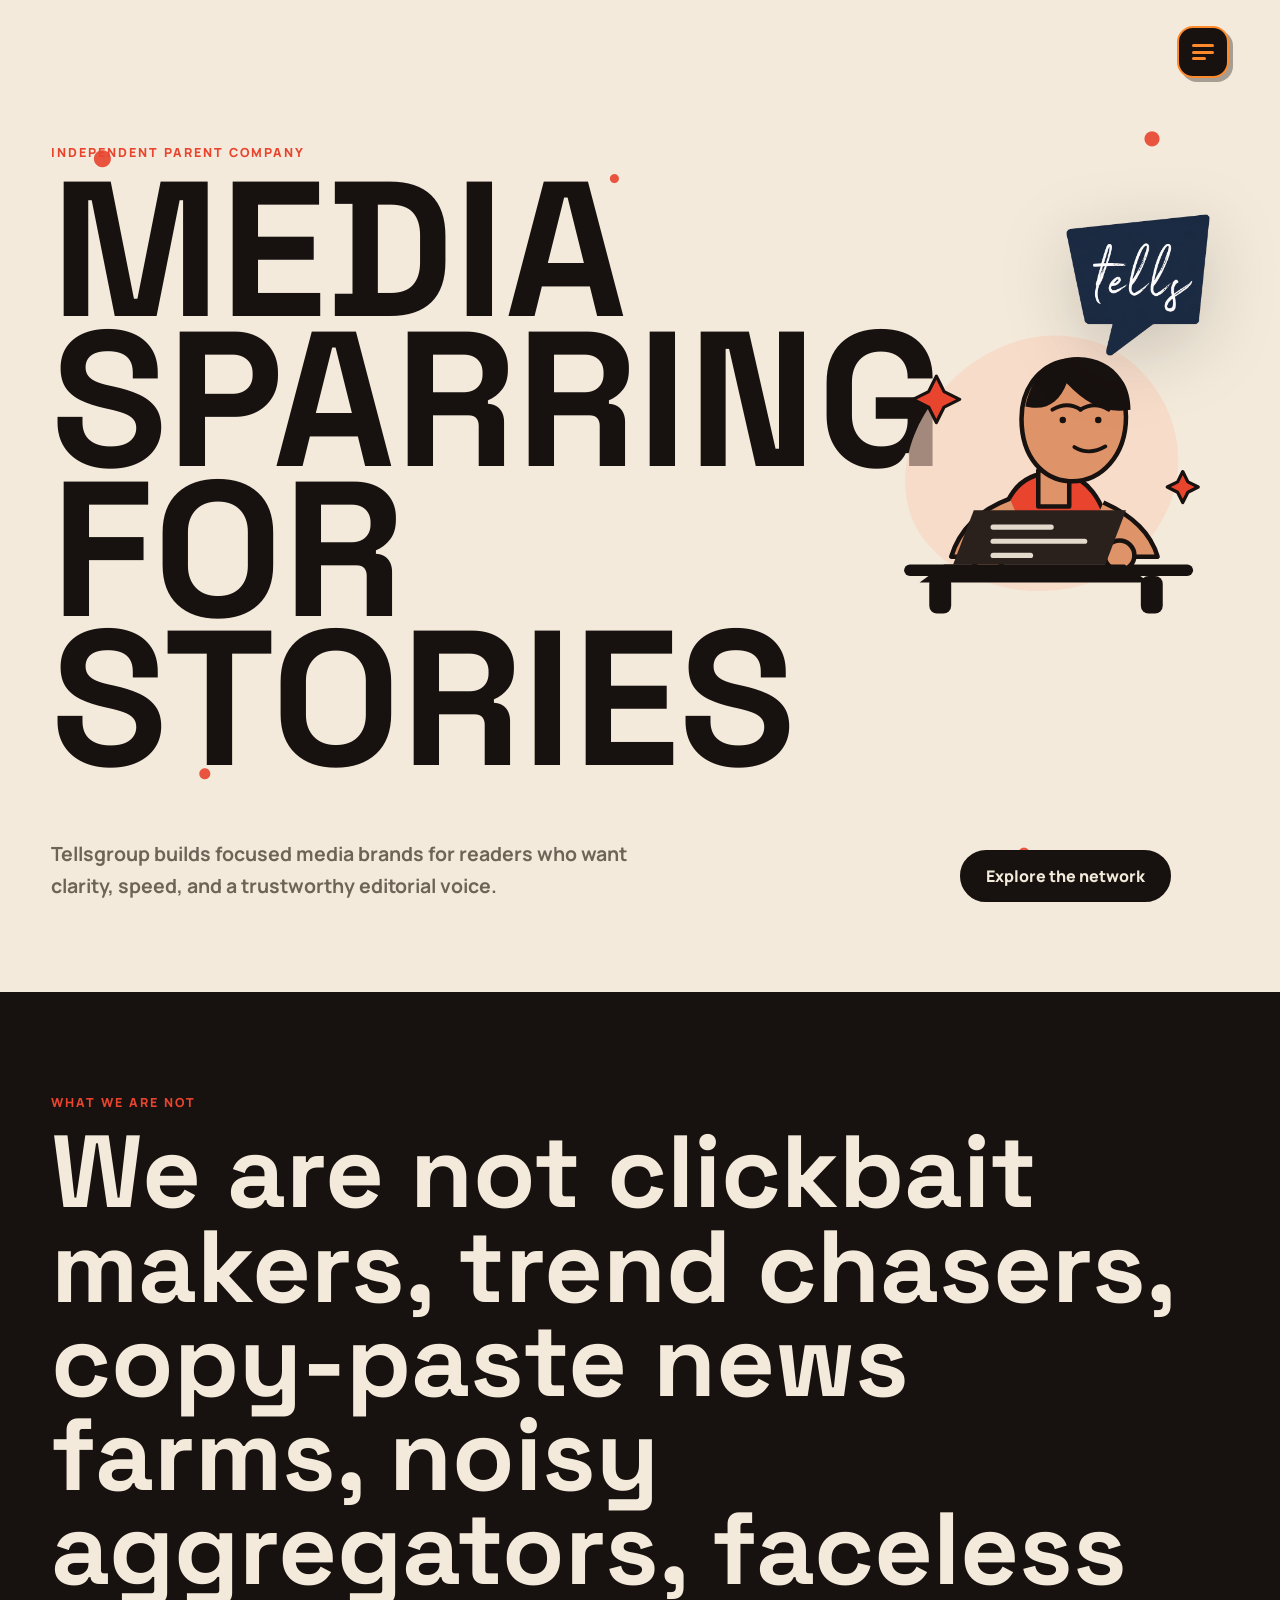
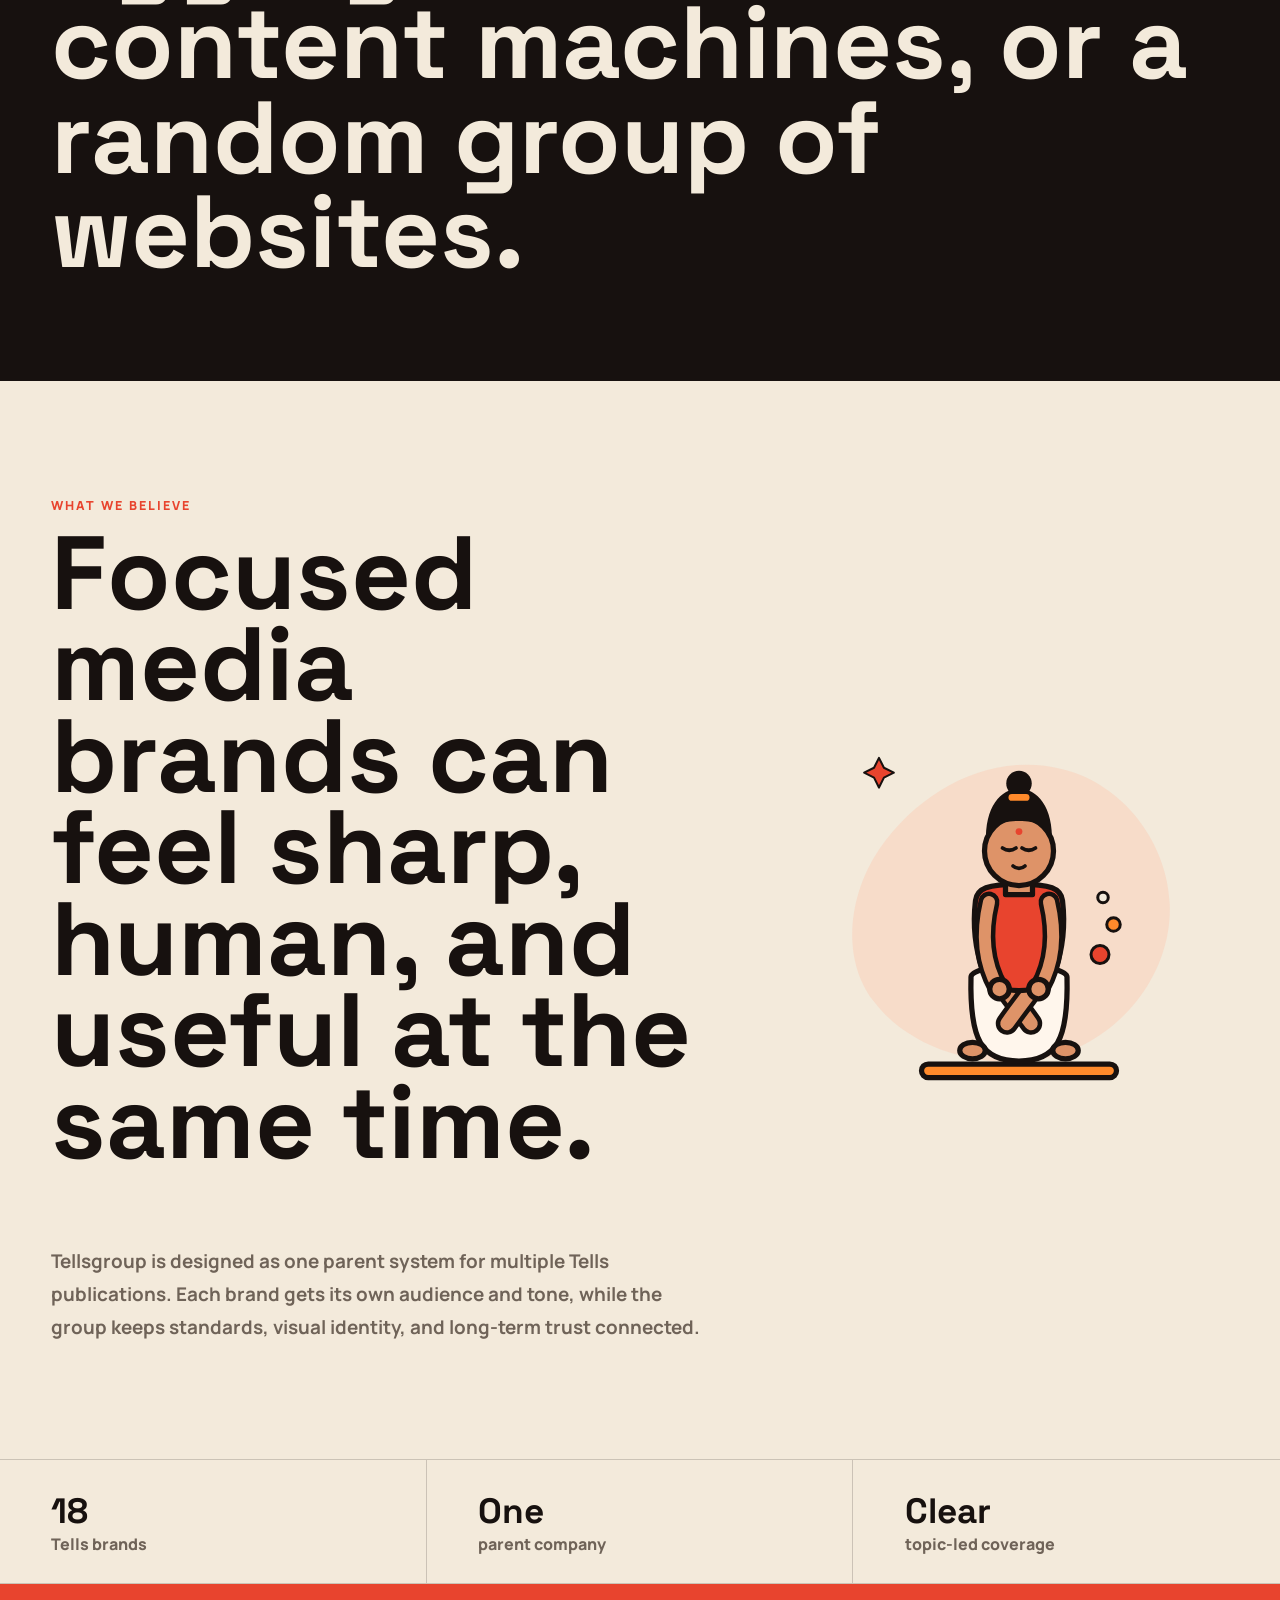
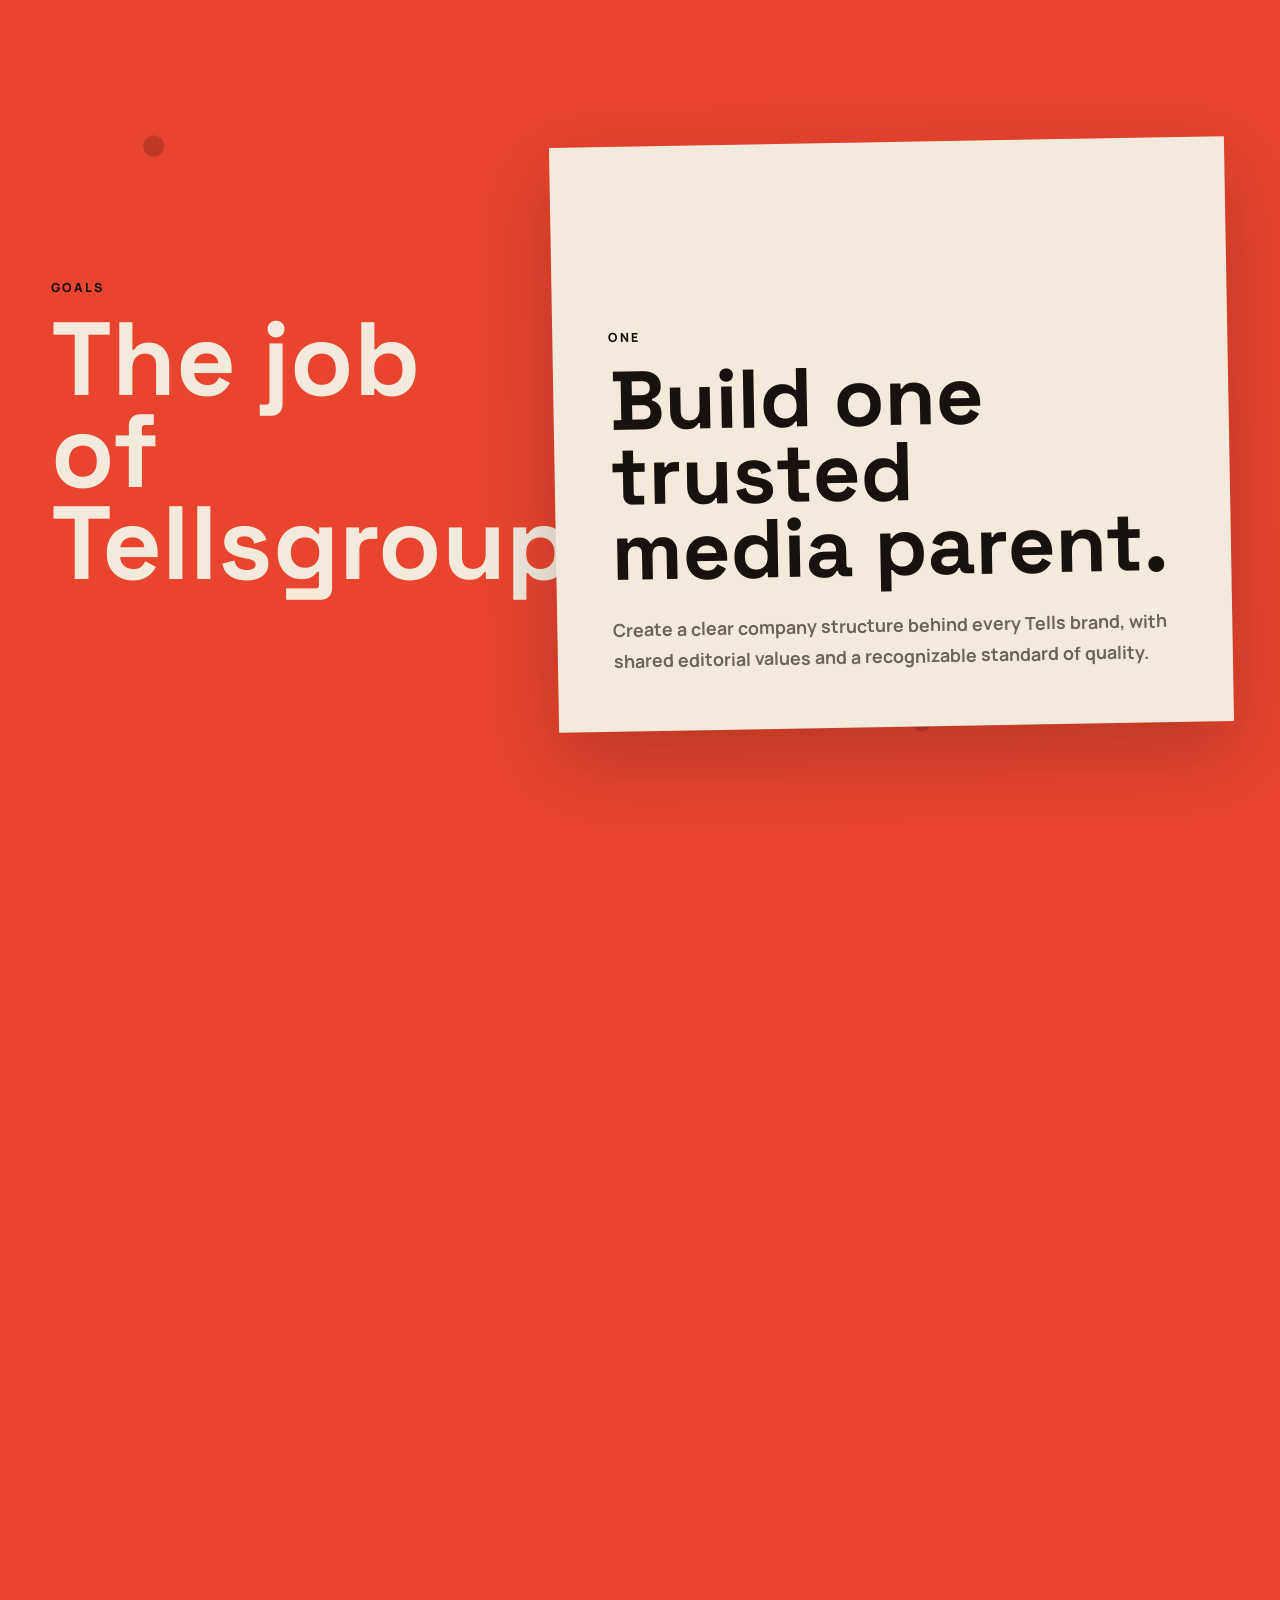
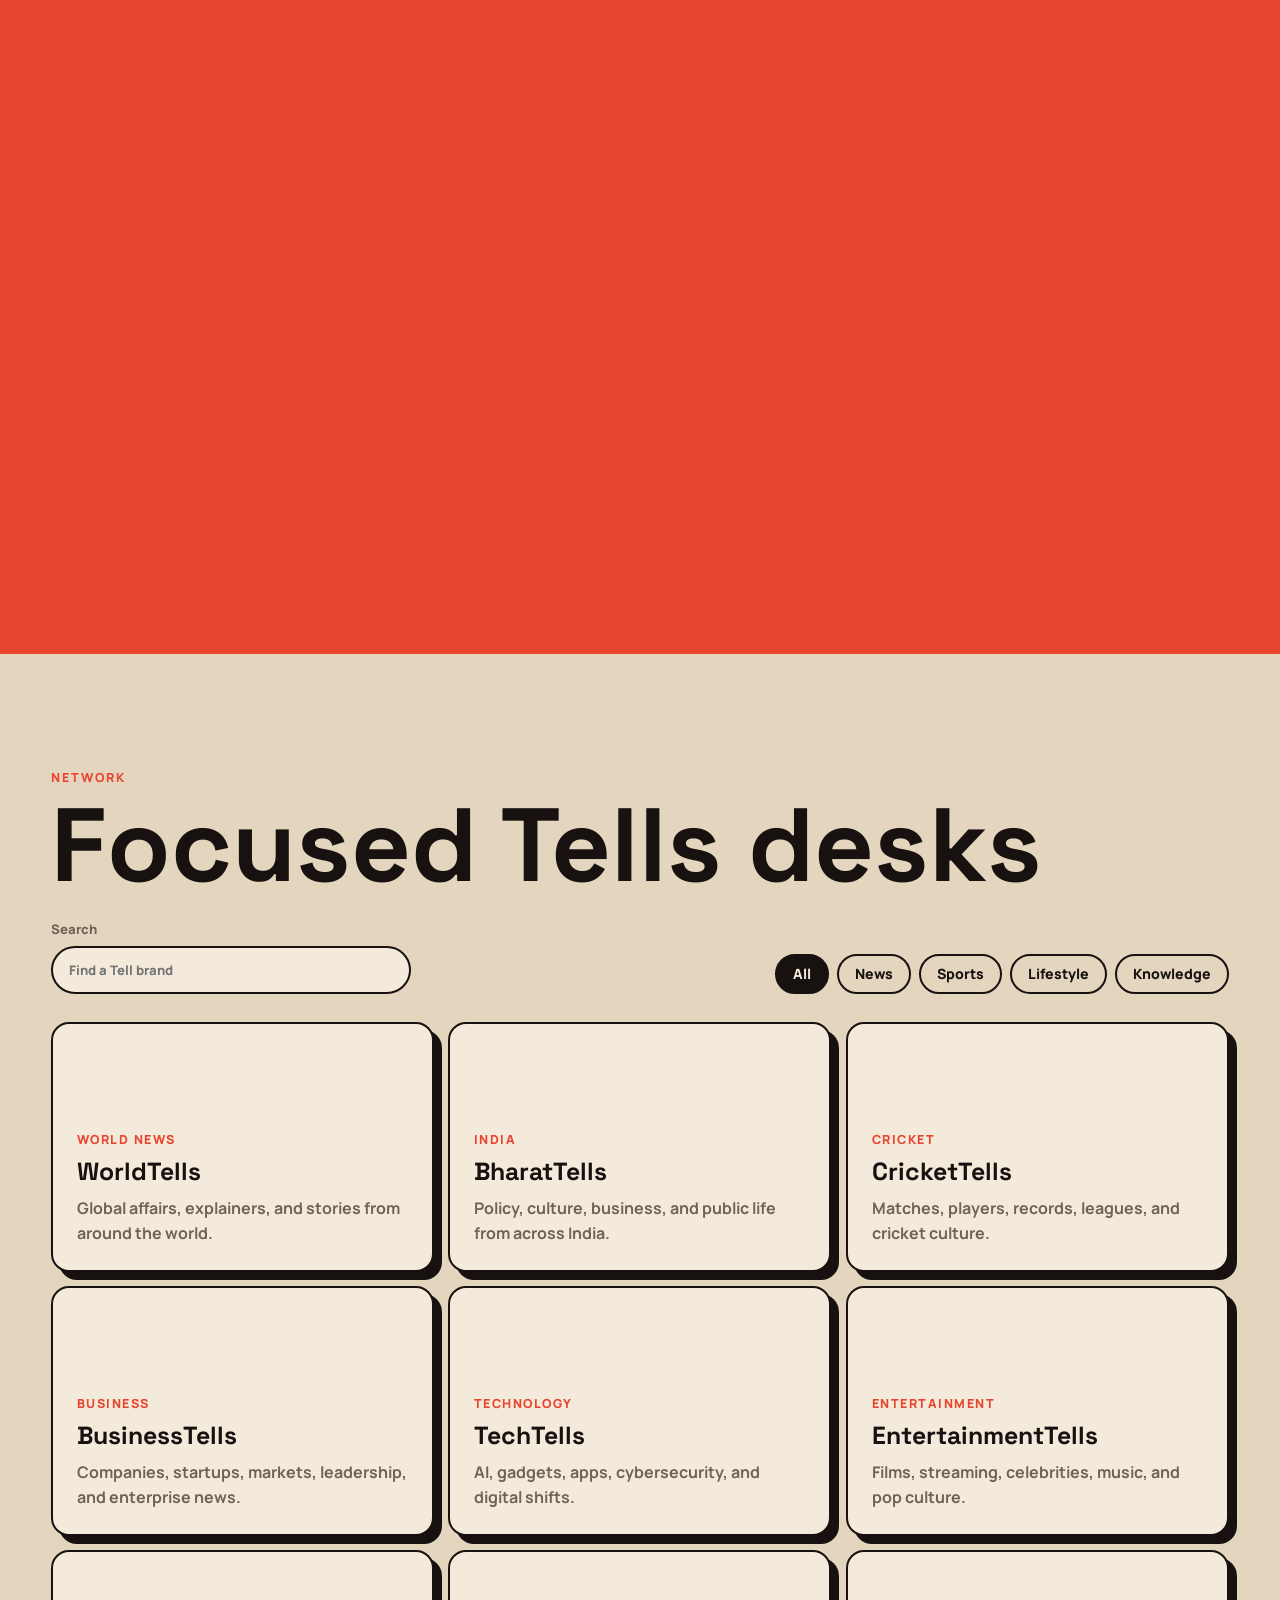
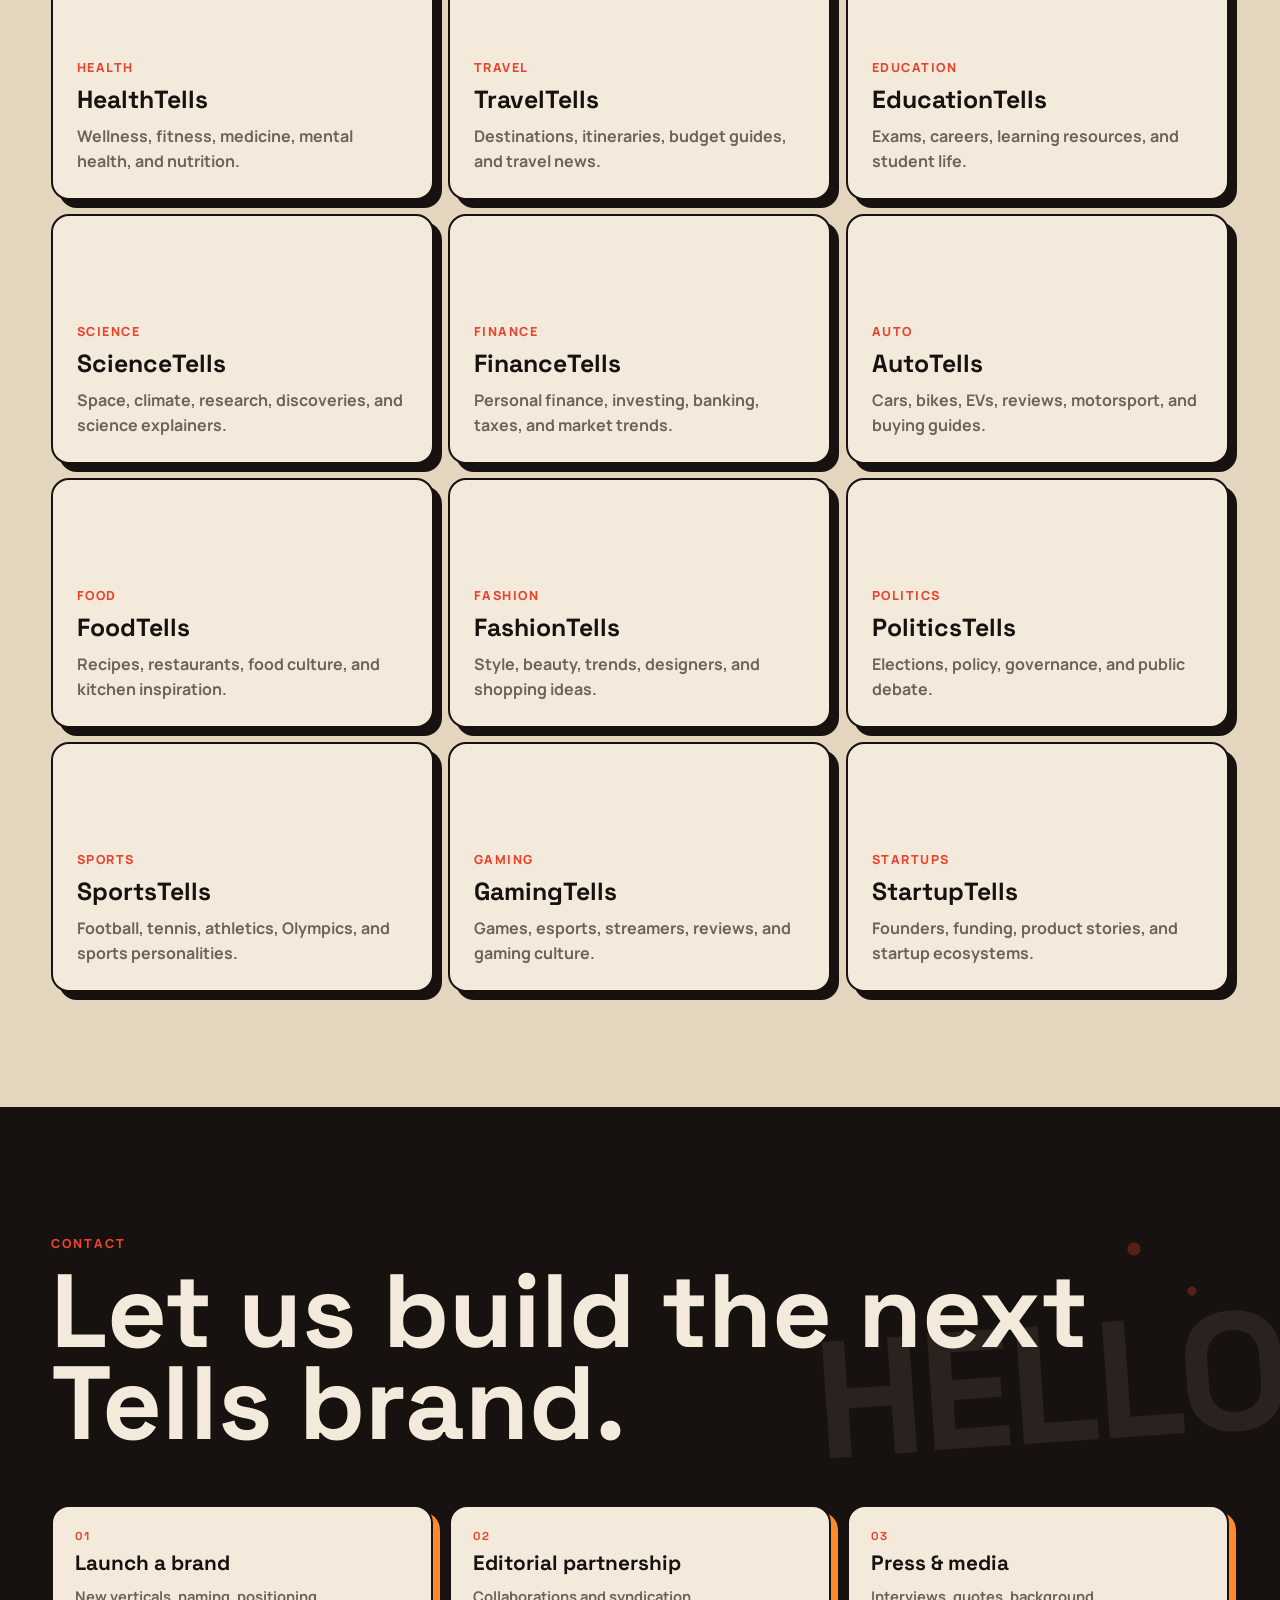
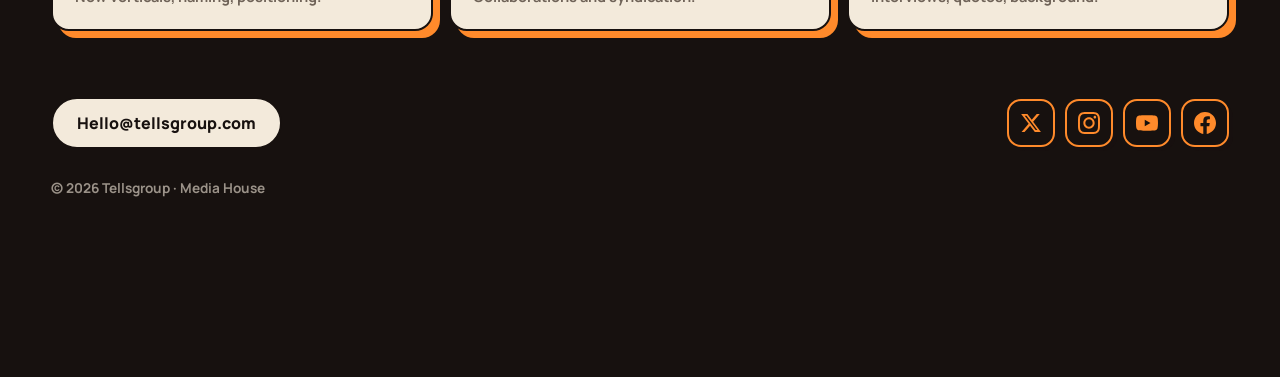
==== index.html @ 2623aae7 "update" ====
<!DOCTYPE html>
<html lang="en">
<head>
  <meta charset="UTF-8">
  <meta name="viewport" content="width=device-width, initial-scale=1.0">
  <title>Tellsgroup | Media House</title>
  <meta name="description" content="Tellsgroup is the parent company behind focused Tells brands across news, India, cricket, business, technology, and culture.">
  <link rel="icon" href="assets/favicon.ico" sizes="any">
  <link rel="icon" type="image/png" sizes="32x32" href="assets/favicon-32x32.png">
  <link rel="apple-touch-icon" href="assets/apple-touch-icon.png">
  <meta name="theme-color" content="#17110f">
  <link rel="preconnect" href="https://fonts.googleapis.com">
  <link rel="preconnect" href="https://fonts.gstatic.com" crossorigin>
  <link href="https://fonts.googleapis.com/css2?family=Manrope:wght@400;500;600;700;800;900&family=Space+Grotesk:wght@500;600;700&display=swap" rel="stylesheet">
  <link rel="stylesheet" href="styles.css">
</head>
<body>
<header class="site-header" id="siteHeader">
    <button
      class="menu-toggle"
      id="menuToggle"
      type="button"
      aria-label="Open menu"
      aria-controls="mobileNav"
      aria-expanded="false"
    >
      <span class="menu-toggle-lines" aria-hidden="true">
        <span></span>
        <span></span>
        <span></span>
      </span>
    </button>

    <div class="mobile-nav" id="mobileNav" hidden>
      <nav class="mobile-nav-panel" aria-label="Navigation">
        <a href="#goals" data-mobile-link style="--i: 0">
          <span class="mobile-link-index">01</span>
          <span class="mobile-link-label">Goals</span>
        </a>
        <a href="#brands" data-mobile-link style="--i: 1">
          <span class="mobile-link-index">02</span>
          <span class="mobile-link-label">Brands</span>
        </a>
        <a href="#contact" data-mobile-link style="--i: 2">
          <span class="mobile-link-index">03</span>
          <span class="mobile-link-label">Contact</span>
        </a>
      </nav>
    </div>
  </header>

  <main id="top">
    <section class="hero">
      <div class="freckle-field" aria-hidden="true"></div>
      <div class="lotus-rain" aria-hidden="true">
        <span class="lotus-item" style="--x:6%;--d:14s;--delay:-4s;--s:1.15;--o:.5;--petal:#ef9cb8">
          <svg class="lotus-flower" viewBox="0 0 48 48"><ellipse cx="24" cy="15" rx="6.5" ry="11"/><ellipse cx="24" cy="15" rx="6.5" ry="11" transform="rotate(45 24 24)"/><ellipse cx="24" cy="15" rx="6.5" ry="11" transform="rotate(90 24 24)"/><ellipse cx="24" cy="15" rx="6.5" ry="11" transform="rotate(135 24 24)"/><ellipse cx="24" cy="15" rx="6.5" ry="11" transform="rotate(180 24 24)"/><ellipse cx="24" cy="15" rx="6.5" ry="11" transform="rotate(225 24 24)"/><ellipse cx="24" cy="15" rx="6.5" ry="11" transform="rotate(270 24 24)"/><ellipse cx="24" cy="15" rx="6.5" ry="11" transform="rotate(315 24 24)"/><circle cx="24" cy="24" r="4.5"/></svg>
        </span>
        <span class="lotus-item" style="--x:16%;--d:11s;--delay:-7s;--s:.8;--o:.55;--petal:#ff8a2b;--sw:3s">
          <svg class="lotus-petal" viewBox="0 0 24 32"><path d="M12 2 C 21 11, 22 22, 12 30 C 2 22, 3 11, 12 2 Z"/></svg>
        </span>
        <span class="lotus-item" style="--x:28%;--d:16s;--delay:-9s;--s:.9;--o:.45;--petal:#ef9cb8">
          <svg class="lotus-flower" viewBox="0 0 48 48"><ellipse cx="24" cy="15" rx="6.5" ry="11"/><ellipse cx="24" cy="15" rx="6.5" ry="11" transform="rotate(45 24 24)"/><ellipse cx="24" cy="15" rx="6.5" ry="11" transform="rotate(90 24 24)"/><ellipse cx="24" cy="15" rx="6.5" ry="11" transform="rotate(135 24 24)"/><ellipse cx="24" cy="15" rx="6.5" ry="11" transform="rotate(180 24 24)"/><ellipse cx="24" cy="15" rx="6.5" ry="11" transform="rotate(225 24 24)"/><ellipse cx="24" cy="15" rx="6.5" ry="11" transform="rotate(270 24 24)"/><ellipse cx="24" cy="15" rx="6.5" ry="11" transform="rotate(315 24 24)"/><circle cx="24" cy="24" r="4.5"/></svg>
        </span>
        <span class="lotus-item" style="--x:42%;--d:12s;--delay:-2s;--s:.7;--o:.5;--petal:#e8442e;--sw:2.6s">
          <svg class="lotus-petal" viewBox="0 0 24 32"><path d="M12 2 C 21 11, 22 22, 12 30 C 2 22, 3 11, 12 2 Z"/></svg>
        </span>
        <span class="lotus-item" style="--x:55%;--d:15s;--delay:-6s;--s:1.3;--o:.4;--petal:#ef9cb8">
          <svg class="lotus-flower" viewBox="0 0 48 48"><ellipse cx="24" cy="15" rx="6.5" ry="11"/><ellipse cx="24" cy="15" rx="6.5" ry="11" transform="rotate(45 24 24)"/><ellipse cx="24" cy="15" rx="6.5" ry="11" transform="rotate(90 24 24)"/><ellipse cx="24" cy="15" rx="6.5" ry="11" transform="rotate(135 24 24)"/><ellipse cx="24" cy="15" rx="6.5" ry="11" transform="rotate(180 24 24)"/><ellipse cx="24" cy="15" rx="6.5" ry="11" transform="rotate(225 24 24)"/><ellipse cx="24" cy="15" rx="6.5" ry="11" transform="rotate(270 24 24)"/><ellipse cx="24" cy="15" rx="6.5" ry="11" transform="rotate(315 24 24)"/><circle cx="24" cy="24" r="4.5"/></svg>
        </span>
        <span class="lotus-item" style="--x:66%;--d:13s;--delay:-11s;--s:.85;--o:.6;--petal:#fff6ec">
          <svg class="lotus-petal" viewBox="0 0 24 32"><path d="M12 2 C 21 11, 22 22, 12 30 C 2 22, 3 11, 12 2 Z"/></svg>
        </span>
        <span class="lotus-item" style="--x:78%;--d:17s;--delay:-3s;--s:1;--o:.45;--petal:#ef9cb8">
          <svg class="lotus-flower" viewBox="0 0 48 48"><ellipse cx="24" cy="15" rx="6.5" ry="11"/><ellipse cx="24" cy="15" rx="6.5" ry="11" transform="rotate(45 24 24)"/><ellipse cx="24" cy="15" rx="6.5" ry="11" transform="rotate(90 24 24)"/><ellipse cx="24" cy="15" rx="6.5" ry="11" transform="rotate(135 24 24)"/><ellipse cx="24" cy="15" rx="6.5" ry="11" transform="rotate(180 24 24)"/><ellipse cx="24" cy="15" rx="6.5" ry="11" transform="rotate(225 24 24)"/><ellipse cx="24" cy="15" rx="6.5" ry="11" transform="rotate(270 24 24)"/><ellipse cx="24" cy="15" rx="6.5" ry="11" transform="rotate(315 24 24)"/><circle cx="24" cy="24" r="4.5"/></svg>
        </span>
        <span class="lotus-item" style="--x:88%;--d:10.5s;--delay:-8s;--s:.75;--o:.5;--petal:#ef9cb8;--sw:2.8s">
          <svg class="lotus-petal" viewBox="0 0 24 32"><path d="M12 2 C 21 11, 22 22, 12 30 C 2 22, 3 11, 12 2 Z"/></svg>
        </span>
        <span class="lotus-item" style="--x:95%;--d:13.5s;--delay:-12s;--s:.85;--o:.4;--petal:#ef9cb8">
          <svg class="lotus-flower" viewBox="0 0 48 48"><ellipse cx="24" cy="15" rx="6.5" ry="11"/><ellipse cx="24" cy="15" rx="6.5" ry="11" transform="rotate(45 24 24)"/><ellipse cx="24" cy="15" rx="6.5" ry="11" transform="rotate(90 24 24)"/><ellipse cx="24" cy="15" rx="6.5" ry="11" transform="rotate(135 24 24)"/><ellipse cx="24" cy="15" rx="6.5" ry="11" transform="rotate(180 24 24)"/><ellipse cx="24" cy="15" rx="6.5" ry="11" transform="rotate(225 24 24)"/><ellipse cx="24" cy="15" rx="6.5" ry="11" transform="rotate(270 24 24)"/><ellipse cx="24" cy="15" rx="6.5" ry="11" transform="rotate(315 24 24)"/><circle cx="24" cy="24" r="4.5"/></svg>
        </span>
      </div>
      <div class="hero-copy-block">
        <p class="eyebrow">Independent parent company</p>
        <h1>MEDIA<br>SPARRING<br>FOR STORIES</h1>
      </div>

      <div class="hero-visual">
        <div class="thinker-animation" role="img" aria-label="Animated editor thinking about Tellsgroup ideas">
          <img class="idea-logo" src="assets/tells-logo-transparent.png" alt="">
          <span class="hello-badge">HI</span>
          <svg class="thinker-svg" viewBox="0 0 560 520" aria-hidden="true" focusable="false">
            <path class="blob-bg" d="M86 368c-44-57-35-148 16-214C160 79 250 37 338 59c82 20 140 99 143 180 3 79-47 155-120 190-89 43-219 15-275-61Z"/>
            <g class="desk">
              <rect x="56" y="408" width="448" height="18" rx="9"/>
              <rect x="95" y="426" width="34" height="58" rx="12"/>
              <rect x="423" y="426" width="34" height="58" rx="12"/>
            </g>
            <g class="editor">
              <path class="torso" d="M198 384c8-80 36-118 88-118s82 38 94 118H198Z"/>
              <path class="neck" d="M264 262h48v56h-48z"/>
              <g class="head-group">
                <path class="head" d="M238 182c0-52 34-91 82-91 46 0 80 36 80 88 0 61-39 100-83 100-45 0-79-37-79-97Z"/>
                <path class="hair" d="M244 163c10-53 48-82 93-76 43 6 70 38 70 81-35 7-68-7-99-41-11 29-31 44-64 36Z"/>
                <circle class="eye eye-left" cx="302" cy="184" r="5"/>
                <circle class="eye eye-right" cx="357" cy="184" r="5"/>
                <path class="brow" d="M286 168c15-9 30-9 44 0"/>
                <path class="brow" d="M329 168c15-9 30-9 44 0"/>
                <path class="mouth" d="M320 226c15 9 31 9 48-1"/>
              </g>
              <path class="arm arm-left" d="M220 306c-48 18-78 48-91 90h62c8-21 24-36 48-46"/>
              <path class="arm arm-right" d="M365 312c47 21 74 49 84 84h-62c-7-17-20-30-41-41"/>
              <circle class="hand hand-left" cx="186" cy="396" r="24"/>
              <circle class="hand hand-right" cx="390" cy="394" r="23"/>
            </g>
            <g class="laptop">
              <path class="screen" d="M164 324h236l-32 84H132l32-84Z"/>
              <path class="base" d="M118 408h280l38 28H80l38-28Z"/>
              <line class="code-line line-one" x1="194" y1="350" x2="284" y2="350"/>
              <line class="code-line line-two" x1="194" y1="372" x2="336" y2="372"/>
              <line class="code-line line-three" x1="194" y1="394" x2="252" y2="394"/>
            </g>
            <path class="spark spark-one" d="M106 116l12 24 24 12-24 12-12 24-12-24-24-12 24-12 12-24Z"/>
            <path class="spark spark-two" d="M488 264l8 16 16 8-16 8-8 16-8-16-16-8 16-8 8-16Z"/>
          </svg>
        </div>
      </div>

      <div class="hero-bottom">
        <p>Tellsgroup builds focused media brands for readers who want clarity, speed, and a trustworthy editorial voice.</p>
        <a class="round-button" href="#brands">Explore the network</a>
      </div>
    </section>

    <section class="anti-section">
      <p class="eyebrow">What we are not</p>
      <p class="anti-copy">We are not clickbait makers, trend chasers, copy-paste news farms, noisy aggregators, faceless content machines, or a random group of websites.</p>
    </section>

    <section class="statement-section" id="about">
      <div class="lotus-rain" aria-hidden="true">
        <span class="lotus-item" style="--x:12%;--d:12s;--delay:-5s;--s:.8;--o:.5;--petal:#ff8a2b;--sw:3s">
          <svg class="lotus-petal" viewBox="0 0 24 32"><path d="M12 2 C 21 11, 22 22, 12 30 C 2 22, 3 11, 12 2 Z"/></svg>
        </span>
        <span class="lotus-item" style="--x:22%;--d:14.5s;--delay:-3s;--s:1;--o:.45;--petal:#ef9cb8">
          <svg class="lotus-flower" viewBox="0 0 48 48"><ellipse cx="24" cy="15" rx="6.5" ry="11"/><ellipse cx="24" cy="15" rx="6.5" ry="11" transform="rotate(45 24 24)"/><ellipse cx="24" cy="15" rx="6.5" ry="11" transform="rotate(90 24 24)"/><ellipse cx="24" cy="15" rx="6.5" ry="11" transform="rotate(135 24 24)"/><ellipse cx="24" cy="15" rx="6.5" ry="11" transform="rotate(180 24 24)"/><ellipse cx="24" cy="15" rx="6.5" ry="11" transform="rotate(225 24 24)"/><ellipse cx="24" cy="15" rx="6.5" ry="11" transform="rotate(270 24 24)"/><ellipse cx="24" cy="15" rx="6.5" ry="11" transform="rotate(315 24 24)"/><circle cx="24" cy="24" r="4.5"/></svg>
        </span>
        <span class="lotus-item" style="--x:30%;--d:15s;--delay:-8s;--s:.9;--o:.45;--petal:#ef9cb8">
          <svg class="lotus-flower" viewBox="0 0 48 48"><ellipse cx="24" cy="15" rx="6.5" ry="11"/><ellipse cx="24" cy="15" rx="6.5" ry="11" transform="rotate(45 24 24)"/><ellipse cx="24" cy="15" rx="6.5" ry="11" transform="rotate(90 24 24)"/><ellipse cx="24" cy="15" rx="6.5" ry="11" transform="rotate(135 24 24)"/><ellipse cx="24" cy="15" rx="6.5" ry="11" transform="rotate(180 24 24)"/><ellipse cx="24" cy="15" rx="6.5" ry="11" transform="rotate(225 24 24)"/><ellipse cx="24" cy="15" rx="6.5" ry="11" transform="rotate(270 24 24)"/><ellipse cx="24" cy="15" rx="6.5" ry="11" transform="rotate(315 24 24)"/><circle cx="24" cy="24" r="4.5"/></svg>
        </span>
        <span class="lotus-item" style="--x:48%;--d:11s;--delay:-2s;--s:.7;--o:.5;--petal:#e8442e;--sw:2.6s">
          <svg class="lotus-petal" viewBox="0 0 24 32"><path d="M12 2 C 21 11, 22 22, 12 30 C 2 22, 3 11, 12 2 Z"/></svg>
        </span>
        <span class="lotus-item" style="--x:66%;--d:16s;--delay:-10s;--s:1.1;--o:.4;--petal:#ef9cb8">
          <svg class="lotus-flower" viewBox="0 0 48 48"><ellipse cx="24" cy="15" rx="6.5" ry="11"/><ellipse cx="24" cy="15" rx="6.5" ry="11" transform="rotate(45 24 24)"/><ellipse cx="24" cy="15" rx="6.5" ry="11" transform="rotate(90 24 24)"/><ellipse cx="24" cy="15" rx="6.5" ry="11" transform="rotate(135 24 24)"/><ellipse cx="24" cy="15" rx="6.5" ry="11" transform="rotate(180 24 24)"/><ellipse cx="24" cy="15" rx="6.5" ry="11" transform="rotate(225 24 24)"/><ellipse cx="24" cy="15" rx="6.5" ry="11" transform="rotate(270 24 24)"/><ellipse cx="24" cy="15" rx="6.5" ry="11" transform="rotate(315 24 24)"/><circle cx="24" cy="24" r="4.5"/></svg>
        </span>
        <span class="lotus-item" style="--x:58%;--d:13.5s;--delay:-7s;--s:.75;--o:.5;--petal:#ff8a2b;--sw:3s">
          <svg class="lotus-petal" viewBox="0 0 24 32"><path d="M12 2 C 21 11, 22 22, 12 30 C 2 22, 3 11, 12 2 Z"/></svg>
        </span>
        <span class="lotus-item" style="--x:80%;--d:13s;--delay:-6s;--s:.85;--o:.55;--petal:#fff6ec">
          <svg class="lotus-petal" viewBox="0 0 24 32"><path d="M12 2 C 21 11, 22 22, 12 30 C 2 22, 3 11, 12 2 Z"/></svg>
        </span>
        <span class="lotus-item" style="--x:90%;--d:14s;--delay:-1s;--s:.8;--o:.45;--petal:#ef9cb8">
          <svg class="lotus-flower" viewBox="0 0 48 48"><ellipse cx="24" cy="15" rx="6.5" ry="11"/><ellipse cx="24" cy="15" rx="6.5" ry="11" transform="rotate(45 24 24)"/><ellipse cx="24" cy="15" rx="6.5" ry="11" transform="rotate(90 24 24)"/><ellipse cx="24" cy="15" rx="6.5" ry="11" transform="rotate(135 24 24)"/><ellipse cx="24" cy="15" rx="6.5" ry="11" transform="rotate(180 24 24)"/><ellipse cx="24" cy="15" rx="6.5" ry="11" transform="rotate(225 24 24)"/><ellipse cx="24" cy="15" rx="6.5" ry="11" transform="rotate(270 24 24)"/><ellipse cx="24" cy="15" rx="6.5" ry="11" transform="rotate(315 24 24)"/><circle cx="24" cy="24" r="4.5"/></svg>
        </span>
      </div>
      <div>
        <p class="eyebrow">What we believe</p>
        <h2>Focused media brands can feel sharp, human, and useful at the same time.</h2>
      </div>
      <figure class="yoga-figure reveal-item" tabindex="0" role="img" aria-label="Meditating figure giving a blessing">
        <svg class="yoga-svg" xmlns="http://www.w3.org/2000/svg" viewBox="0 0 560 520" focusable="false">
          <path class="yoga-blob" d="M86 368c-44-57-35-148 16-214C160 79 250 37 338 59c82 20 140 99 143 180 3 79-47 155-120 190-89 43-219 15-275-61Z"/>
          <g class="yoga-body">
            <rect class="yoga-mat" x="150" y="452" width="260" height="18" rx="9"/>
            <path class="yoga-legs" d="M216 336 C214 420 230 448 280 448 C330 448 346 420 344 336 C344 328 316 320 280 320 C244 320 216 328 216 336 Z"/>
            <path class="yoga-shin-ink shin-left" d="M250 336 C 266 358, 282 378, 296 398"/>
            <path class="yoga-shin shin-left" d="M250 336 C 266 358, 282 378, 296 398"/>
            <path class="yoga-shin-ink shin-right" d="M310 336 C 294 358, 278 378, 264 398"/>
            <path class="yoga-shin shin-right" d="M310 336 C 294 358, 278 378, 264 398"/>
            <ellipse class="yoga-foot" cx="218" cy="434" rx="17" ry="11"/>
            <ellipse class="yoga-foot" cx="342" cy="434" rx="17" ry="11"/>
            <path class="yoga-torso" d="M222 234 C218 268 222 300 232 328 C240 346 258 354 280 354 C302 354 320 346 328 328 C338 300 342 268 338 234 C336 218 322 212 280 212 C238 212 224 218 222 234 Z"/>

            <!-- Left arm (her left, our right) stays in lap -->
            <path class="yoga-arm-ink arm-right" d="M320 236 C 330 278, 326 318, 308 350"/>
            <path class="yoga-arm arm-right" d="M320 236 C 330 278, 326 318, 308 350"/>

            <!-- Right arm (her right, our left) in meditation mudra by default -->
            <g class="yoga-arm-resting">
              <path class="yoga-arm-ink arm-left" d="M240 236 C 230 278, 234 318, 252 350"/>
              <path class="yoga-arm arm-left" d="M240 236 C 230 278, 234 318, 252 350"/>
              <circle class="yoga-hand yoga-hand-resting" cx="254" cy="352" r="13"/>
            </g>
            <circle class="yoga-hand" cx="306" cy="352" r="13"/>

            <!-- Blessing mudra (abhaya) — hidden until hover -->
            <g class="yoga-blessing" opacity="0">
              <!-- divine saffron glow behind the raised palm -->
              <circle class="yoga-blessing-glow" cx="190" cy="156" r="42"/>
              <circle class="yoga-blessing-glow-ring" cx="190" cy="156" r="52"/>
              <!-- raised right arm (ink outline + skin fill) -->
              <path class="yoga-arm-ink yoga-blessing-arm-ink" d="M240 236 C 220 224 202 210 192 196" stroke-linecap="round"/>
              <path class="yoga-arm yoga-blessing-arm" d="M240 236 C 220 224 202 210 192 196" stroke-linecap="round"/>
              <!-- hand: abhaya/ashirvad mudra scaled around wrist joint (192, 196) -->
              <g transform="translate(192, 196) scale(0.64) translate(-192, -196)">
                <g class="yoga-blessing-hand">
                  <path class="yoga-blessing-hand-outline" d="
                    M 176 196
                    C 170 178, 165 158, 165 140
                    C 165 120, 167 106, 171 106
                    C 175 106, 177 114, 177 120
                    C 177 104, 179 90, 183 90
                    C 187 90, 189 100, 189 112
                    C 189 98, 191 82, 196 82
                    C 201 82, 203 94, 203 108
                    C 203 98, 204 86, 208 86
                    C 212 86, 214 96, 213 114
                    C 213 130, 211 142, 209 148
                    C 213 142, 221 133, 230 128
                    C 237 124, 244 128, 244 135
                    C 244 144, 237 158, 228 170
                    C 220 180, 214 188, 212 196
                    Z"/>

                  <!-- Vertical finger division lines extending down into the palm -->
                  <path class="yoga-blessing-finger-line" d="M 177 118 C 177 132, 177 148, 177 160"/>
                  <path class="yoga-blessing-finger-line" d="M 189 110 C 189 128, 189 146, 189 164"/>
                  <path class="yoga-blessing-finger-line" d="M 203 106 C 203 126, 202 144, 202 162"/>

                  <!-- Horizontal knuckle arc creases -->
                  <path class="yoga-blessing-knuckle" d="M 167 124 Q 171 126 175 124"/>
                  <path class="yoga-blessing-knuckle" d="M 168 136 Q 172 138 176 136"/>
                  <path class="yoga-blessing-knuckle" d="M 179 110 Q 183 112 187 110"/>
                  <path class="yoga-blessing-knuckle" d="M 179 128 Q 183 130 187 128"/>
                  <path class="yoga-blessing-knuckle" d="M 191 104 Q 195 106 199 104"/>
                  <path class="yoga-blessing-knuckle" d="M 191 124 Q 195 126 199 124"/>
                  <path class="yoga-blessing-knuckle" d="M 204 106 Q 207 108 211 106"/>
                  <path class="yoga-blessing-knuckle" d="M 203 126 Q 207 128 210 126"/>

                  <!-- Palm creases (Ashirvad style as shown in image.png) -->
                  <path class="yoga-blessing-palm-line" d="M 171 160 C 182 156, 195 156, 207 160"/>
                  <path class="yoga-blessing-palm-line" d="M 175 170 C 187 168, 199 164, 209 152"/>
                  <path class="yoga-blessing-palm-line" d="M 209 152 C 201 166, 197 178, 197 194"/>
                </g>

                <!-- Rudraksha mala (prayer bead bracelet wrapped around wrist) -->
                <g class="yoga-blessing-mala">
                  <circle class="yoga-mala-bead" cx="174" cy="196" r="5.5"/>
                  <circle class="yoga-mala-bead" cx="183" cy="199" r="5.5"/>
                  <circle class="yoga-mala-bead" cx="192" cy="200" r="5.5"/>
                  <circle class="yoga-mala-bead" cx="201" cy="199" r="5.5"/>
                  <circle class="yoga-mala-bead" cx="210" cy="195" r="5.5"/>
                  
                  <circle class="yoga-mala-bead-top" cx="177" cy="190" r="5"/>
                  <circle class="yoga-mala-bead-top" cx="186" cy="192" r="5"/>
                  <circle class="yoga-mala-bead-top" cx="195" cy="192" r="5"/>
                  <circle class="yoga-mala-bead-top" cx="204" cy="190" r="5"/>
                  <circle class="yoga-mala-guru" cx="192" cy="208" r="6.5"/>
                </g>
              </g>
            </g>
          </g>
          <g class="yoga-head">
            <path class="yoga-neck" d="M262 204 h36 v22 h-36 z"/>
            <circle class="yoga-face" cx="280" cy="168" r="46"/>
            <path class="yoga-hair" d="M236 158 C 234 108, 256 86, 280 84 C 304 86, 326 108, 324 158 C 322 134, 302 128, 280 128 C 258 128, 238 134, 236 158 Z"/>
            <circle class="yoga-bun" cx="280" cy="78" r="17"/>
            <rect class="yoga-tie" x="266" y="92" width="28" height="9" rx="4.5"/>

            <!-- Closed (meditating) eyes — fade out on hover -->
            <path class="yoga-eye eye-left" d="M258 164 C 264 168, 270 168, 276 164"/>
            <path class="yoga-eye eye-right" d="M284 164 C 290 168, 296 168, 302 164"/>

            <!-- Open eyes — hidden until hover -->
            <g class="yoga-eyes-open" opacity="0">
              <!-- eye whites (outlines) -->
              <ellipse class="yoga-eye-open-outline" cx="267" cy="167" rx="8" ry="9"/>
              <ellipse class="yoga-eye-open-outline" cx="293" cy="167" rx="8" ry="9"/>
              <!-- pupils -->
              <ellipse class="yoga-eye-pupil" cx="267" cy="168" rx="4.5" ry="6"/>
              <ellipse class="yoga-eye-pupil" cx="293" cy="168" rx="4.5" ry="6"/>
              <!-- catchlights -->
              <circle class="yoga-eye-shine" cx="269" cy="165" r="1.8" fill="#fff"/>
              <circle class="yoga-eye-shine" cx="295" cy="165" r="1.8" fill="#fff"/>
              <!-- raised warm eyebrows for the "blessing" look -->
              <path class="yoga-eyebrow" d="M256 153 Q 267 148 278 154"/>
              <path class="yoga-eyebrow" d="M282 154 Q 293 148 304 153"/>
            </g>

            <!-- Smile (closed-mouth, soft; gets a subtle lift in CSS when blessing) -->
            <path class="yoga-smile" d="M272 188 C 276 192, 284 192, 288 188"/>
            <path class="yoga-smile-blessing" d="M270 188 C 275 194, 285 194, 290 188" opacity="0"/>
            <circle class="yoga-bindi" cx="280" cy="142" r="4.5"/>
          </g>
          <g transform="translate(35 -20) scale(0.55)">
            <path class="yoga-spark" d="M106 116l12 24 24 12-24 12-12 24-12-24-24-12 24-12 12-24Z"/>
          </g>
          <g class="yoga-dots">
            <circle class="yoga-dot" cx="388" cy="306" r="12"/>
            <circle class="yoga-dot" cx="406" cy="266" r="9"/>
            <circle class="yoga-dot" cx="392" cy="230" r="7"/>
          </g>
          <g class="yoga-badge">
            <rect class="yoga-badge-shadow" x="402" y="152" width="78" height="50" rx="25" transform="rotate(-4 441 177)"/>
            <rect class="yoga-badge-bg" x="397" y="147" width="78" height="50" rx="25" transform="rotate(-4 436 172)"/>
            <text x="436" y="184" text-anchor="middle">OM</text>
          </g>
        </svg>
      </figure>
      <p>Tellsgroup is designed as one parent system for multiple Tells publications. Each brand gets its own audience and tone, while the group keeps standards, visual identity, and long-term trust connected.</p>
    </section>

    <section class="stats-band" aria-label="Network highlights">
      <div>
        <strong>18</strong>
        <span>Tells brands</span>
      </div>
      <div>
        <strong>One</strong>
        <span>parent company</span>
      </div>
      <div>
        <strong>Clear</strong>
        <span>topic-led coverage</span>
      </div>
    </section>

    <section class="goals-stage" id="goals">
      <div class="goal-pin">
        <div class="goal-label">
          <span>goals</span>
          <h2>The job of Tellsgroup</h2>
        </div>

        <div class="goal-deck" aria-label="Tellsgroup goals">
          <article class="goal-card is-active">
            <span>one</span>
            <h3>Build one trusted media parent.</h3>
            <p>Create a clear company structure behind every Tells brand, with shared editorial values and a recognizable standard of quality.</p>
          </article>
          <article class="goal-card">
            <span>two</span>
            <h3>Make each topic instantly clear.</h3>
            <p>Every Tells brand should explain its purpose in seconds, so readers know why it exists and when to return.</p>
          </article>
          <article class="goal-card">
            <span>three</span>
            <h3>Grow without becoming noisy.</h3>
            <p>Launch new verticals with discipline, not clutter. The group should become bigger while staying simple to understand.</p>
          </article>
          <article class="goal-card">
            <span>four</span>
            <h3>Turn attention into trust.</h3>
            <p>Use design, speed, and responsible publishing to make the Tells network dependable for readers, partners, and future teams.</p>
          </article>
        </div>
      </div>
    </section>

    <section class="brands-section" id="brands">
      <div class="section-heading">
        <p class="eyebrow">Network</p>
        <h2>Focused Tells desks</h2>
      </div>

      <div class="brand-tools" aria-label="Brand filters">
        <label class="search-field">
          <span>Search</span>
          <input id="brandSearch" type="search" placeholder="Find a Tell brand" autocomplete="off">
        </label>
        <div class="filter-buttons" role="group" aria-label="Filter brands by category">
          <button class="filter-button active" type="button" data-filter="all">All</button>
          <button class="filter-button" type="button" data-filter="news">News</button>
          <button class="filter-button" type="button" data-filter="sports">Sports</button>
          <button class="filter-button" type="button" data-filter="lifestyle">Lifestyle</button>
          <button class="filter-button" type="button" data-filter="knowledge">Knowledge</button>
        </div>
      </div>

      <div class="brands-grid" id="brandsGrid">
        <a class="brand-card" href="https://worldtells.com" data-category="news"><span>World news</span><strong>WorldTells</strong><p>Global affairs, explainers, and stories from around the world.</p></a>
        <a class="brand-card" href="https://bharattells.com" data-category="news"><span>India</span><strong>BharatTells</strong><p>Policy, culture, business, and public life from across India.</p></a>
        <a class="brand-card" href="https://crickettells.com" data-category="sports"><span>Cricket</span><strong>CricketTells</strong><p>Matches, players, records, leagues, and cricket culture.</p></a>
        <a class="brand-card" href="https://businesstells.com" data-category="news"><span>Business</span><strong>BusinessTells</strong><p>Companies, startups, markets, leadership, and enterprise news.</p></a>
        <a class="brand-card" href="https://techtells.com" data-category="knowledge"><span>Technology</span><strong>TechTells</strong><p>AI, gadgets, apps, cybersecurity, and digital shifts.</p></a>
        <a class="brand-card" href="https://entertainmenttells.com" data-category="lifestyle"><span>Entertainment</span><strong>EntertainmentTells</strong><p>Films, streaming, celebrities, music, and pop culture.</p></a>
        <a class="brand-card" href="https://healthtells.com" data-category="lifestyle"><span>Health</span><strong>HealthTells</strong><p>Wellness, fitness, medicine, mental health, and nutrition.</p></a>
        <a class="brand-card" href="https://traveltells.com" data-category="lifestyle"><span>Travel</span><strong>TravelTells</strong><p>Destinations, itineraries, budget guides, and travel news.</p></a>
        <a class="brand-card" href="https://educationtells.com" data-category="knowledge"><span>Education</span><strong>EducationTells</strong><p>Exams, careers, learning resources, and student life.</p></a>
        <a class="brand-card" href="https://sciencetells.com" data-category="knowledge"><span>Science</span><strong>ScienceTells</strong><p>Space, climate, research, discoveries, and science explainers.</p></a>
        <a class="brand-card" href="https://financetells.com" data-category="news"><span>Finance</span><strong>FinanceTells</strong><p>Personal finance, investing, banking, taxes, and market trends.</p></a>
        <a class="brand-card" href="https://autotells.com" data-category="lifestyle"><span>Auto</span><strong>AutoTells</strong><p>Cars, bikes, EVs, reviews, motorsport, and buying guides.</p></a>
        <a class="brand-card" href="https://foodtells.com" data-category="lifestyle"><span>Food</span><strong>FoodTells</strong><p>Recipes, restaurants, food culture, and kitchen inspiration.</p></a>
        <a class="brand-card" href="https://fashiontells.com" data-category="lifestyle"><span>Fashion</span><strong>FashionTells</strong><p>Style, beauty, trends, designers, and shopping ideas.</p></a>
        <a class="brand-card" href="https://politicstells.com" data-category="news"><span>Politics</span><strong>PoliticsTells</strong><p>Elections, policy, governance, and public debate.</p></a>
        <a class="brand-card" href="https://sportstells.com" data-category="sports"><span>Sports</span><strong>SportsTells</strong><p>Football, tennis, athletics, Olympics, and sports personalities.</p></a>
        <a class="brand-card" href="https://gamingtells.com" data-category="lifestyle"><span>Gaming</span><strong>GamingTells</strong><p>Games, esports, streamers, reviews, and gaming culture.</p></a>
        <a class="brand-card" href="https://startuptells.com" data-category="knowledge"><span>Startups</span><strong>StartupTells</strong><p>Founders, funding, product stories, and startup ecosystems.</p></a>
      </div>
    </section>

    <section class="contact-section" id="contact">
      <span class="contact-backdrop" aria-hidden="true">HELLO</span>
      <div class="contact-freckles" aria-hidden="true"></div>

      <div class="contact-head">
        <p class="eyebrow">Contact</p>
        <h2>Let us build the next Tells brand.</h2>
      </div>

      <div class="contact-cards">
        <a class="contact-card" href="/cdn-cgi/l/email-protection#82eae7eeeeedc2f6e7eeeef1e5f0edf7f2ace1edef">
          <span class="contact-card-index">01</span>
          <strong>Launch a brand</strong>
          <p>New verticals, naming, positioning.</p>
        </a>
        <a class="contact-card" href="/cdn-cgi/l/email-protection#69010c050506291d0c05051a0e1b061c19470a0604">
          <span class="contact-card-index">02</span>
          <strong>Editorial partnership</strong>
          <p>Collaborations and syndication.</p>
        </a>
        <a class="contact-card" href="/cdn-cgi/l/email-protection#523a373e3e3d1226373e3e2135203d27227c313d3f">
          <span class="contact-card-index">03</span>
          <strong>Press &amp; media</strong>
          <p>Interviews, quotes, background.</p>
        </a>
      </div>

      <div class="contact-closer">
        <a class="round-button dark" href="mailto:YOUR_EMAIL@example.com">
  Hello@tellsgroup.com
</a>
        <div class="social-row">
          <a class="social-chip" href="https://x.com/tellsgroup" target="_blank" rel="noopener noreferrer" aria-label="Tellsgroup on X">
            <svg viewBox="0 0 24 24" aria-hidden="true" focusable="false"><path d="M18.244 2.25h3.308l-7.227 8.26 8.502 11.24H16.17l-5.214-6.817L4.99 21.75H1.68l7.73-8.835L1.254 2.25H8.08l4.713 6.231 5.451-6.231zm-1.161 17.52h1.833L7.084 4.126H5.117l11.966 15.644z"/></svg>
          </a>
          <a class="social-chip" href="https://instagram.com/tellsgroup" target="_blank" rel="noopener noreferrer" aria-label="Tellsgroup on Instagram">
            <svg viewBox="0 0 24 24" aria-hidden="true" focusable="false"><path d="M12 2.163c3.204 0 3.584.012 4.85.07 3.252.148 4.771 1.691 4.919 4.919.058 1.265.069 1.645.069 4.849 0 3.205-.012 3.584-.069 4.849-.149 3.225-1.664 4.771-4.919 4.919-1.266.058-1.644.07-4.85.07-3.204 0-3.584-.012-4.849-.07-3.26-.149-4.771-1.699-4.919-4.92-.058-1.265-.07-1.644-.07-4.849 0-3.204.013-3.583.07-4.849.149-3.227 1.664-4.771 4.919-4.919 1.266-.057 1.645-.069 4.849-.069zm0-2.163c-3.259 0-3.667.014-4.947.072-4.358.2-6.78 2.618-6.98 6.98-.059 1.281-.073 1.689-.073 4.948 0 3.259.014 3.668.072 4.948.2 4.358 2.618 6.78 6.98 6.98 1.281.058 1.689.072 4.948.072 3.259 0 3.668-.014 4.948-.072 4.354-.2 6.782-2.618 6.979-6.98.059-1.28.073-1.689.073-4.948 0-3.259-.014-3.667-.072-4.947-.196-4.354-2.617-6.78-6.979-6.98-1.281-.059-1.69-.073-4.949-.073zm0 5.838c-3.403 0-6.162 2.759-6.162 6.162s2.759 6.163 6.162 6.163 6.162-2.759 6.162-6.163c0-3.403-2.759-6.162-6.162-6.162zm0 10.162c-2.209 0-4-1.79-4-4 0-2.209 1.791-4 4-4s4 1.791 4 4c0 2.21-1.791 4-4 4zm6.406-11.845c-.796 0-1.441.645-1.441 1.44s.645 1.44 1.441 1.44c.795 0 1.439-.645 1.439-1.44s-.644-1.44-1.439-1.44z"/></svg>
          </a>
          <a class="social-chip" href="https://youtube.com/@tellsgroup" target="_blank" rel="noopener noreferrer" aria-label="Tellsgroup on YouTube">
            <svg viewBox="0 0 24 24" aria-hidden="true" focusable="false"><path d="M23.498 6.186a3.016 3.016 0 0 0-2.122-2.136C19.505 3.545 12 3.545 12 3.545s-7.505 0-9.377.505A3.017 3.017 0 0 0 .502 6.186C0 8.07 0 12 0 12s0 3.93.502 5.814a3.016 3.016 0 0 0 2.122 2.136c1.871.505 9.376.505 9.376.505s7.505 0 9.377-.505a3.015 3.015 0 0 0 2.122-2.136C24 15.93 24 12 24 12s0-3.93-.502-5.814zM9.545 15.568V8.432L15.818 12l-6.273 3.568z"/></svg>
          </a>
          <a class="social-chip" href="https://facebook.com/tellsgroup" target="_blank" rel="noopener noreferrer" aria-label="Tellsgroup on Facebook">
            <svg viewBox="0 0 24 24" aria-hidden="true" focusable="false"><path d="M24 12.073c0-6.627-5.373-12-12-12s-12 5.373-12 12c0 5.99 4.388 10.954 10.125 11.854v-8.385H7.078v-3.47h3.047V9.43c0-3.007 1.792-4.669 4.533-4.669 1.312 0 2.686.235 2.686.235v2.953H15.83c-1.491 0-1.956.925-1.956 1.874v2.25h3.328l-.532 3.47h-2.796v8.385C19.612 23.027 24 18.062 24 12.073z"/></svg>
          </a>
        </div>
      </div>
      <span class="contact-copy">© 2026 Tellsgroup · Media House</span>
    </section>
  </main>

  <button
    class="to-top"
    id="toTop"
    type="button"
    aria-label="Back to top"
  >
    <svg viewBox="0 0 24 24" aria-hidden="true" focusable="false">
      <path d="M12 19V5M5 12l7-7 7 7" fill="none" stroke="#ff8a2b" stroke-width="2.5" stroke-linecap="round" stroke-linejoin="round"/>
    </svg>
  </button>


  <!-- Cat chatbot mascot — fixed directly above the back-to-top arrow -->
  <div id="catChatbot">
    <div id="catTooltip" role="status" aria-live="polite">
      <span>Meow! Need help? 🐾</span>
    </div>

    <button id="catBtn" type="button" aria-label="Open cat chat" aria-expanded="false" aria-controls="catPanel">
      <!-- Cat face only -->
      <svg class="cat-btn-svg" viewBox="0 0 60 60" xmlns="http://www.w3.org/2000/svg" aria-hidden="true" focusable="false">
        <!-- Ears -->
        <path class="cat-ear" d="M10 22 L15 6 L24 18 Z"/>
        <path class="cat-ear" d="M50 22 L45 6 L36 18 Z"/>
        <path class="cat-ear-inner" d="M13 19 L16 10 L22 17 Z"/>
        <path class="cat-ear-inner" d="M47 19 L44 10 L38 17 Z"/>
        <!-- Face -->
        <circle class="cat-face-circle" cx="30" cy="34" r="22"/>
        <!-- Cheeks -->
        <circle class="cat-blush" cx="18" cy="38" r="3.5"/>
        <circle class="cat-blush" cx="42" cy="38" r="3.5"/>
        <!-- Open eyes -->
        <g class="cat-eyes-open">
          <ellipse class="cat-eye" cx="22" cy="31" rx="3" ry="4.5"/>
          <ellipse class="cat-eye" cx="38" cy="31" rx="3" ry="4.5"/>
          <circle class="cat-eye-shine" cx="23" cy="29.5" r="1"/>
          <circle class="cat-eye-shine" cx="39" cy="29.5" r="1"/>
        </g>
        <!-- Closed (blinking) eyes -->
        <g class="cat-eyes-closed">
          <path class="cat-eye-closed" d="M18 32 Q 22 28 26 32"/>
          <path class="cat-eye-closed" d="M34 32 Q 38 28 42 32"/>
        </g>
        <!-- Nose + mouth -->
        <path class="cat-nose" d="M28 39 L32 39 L30 42 Z"/>
        <path class="cat-mouth" d="M30 42 Q 27 46 24 44 M30 42 Q 33 46 36 44"/>
        <!-- Whiskers -->
        <path class="cat-whisker" d="M14 38 L4 36"/>
        <path class="cat-whisker" d="M14 42 L4 44"/>
        <path class="cat-whisker" d="M46 38 L56 36"/>
        <path class="cat-whisker" d="M46 42 L56 44"/>
      </svg>

      <span id="catDot" aria-hidden="true">1</span>
    </button>

    <div id="catPanel" role="dialog" aria-label="Chat with the Tells Cat" aria-hidden="true">
      <div class="cat-panel-header">
        <div class="cat-panel-avatar">
          <span>🐱</span>
          <span class="cat-panel-status" title="Online"></span>
        </div>
        <div class="cat-panel-title">
          <strong>Tells Cat</strong>
          <small>Online · Replies instantly</small>
        </div>
        <button id="catClose" type="button" aria-label="Close chat">
          <svg viewBox="0 0 24 24" width="14" height="14" aria-hidden="true"><path d="M6 6l12 12M18 6L6 18" stroke="currentColor" stroke-width="2.5" stroke-linecap="round" fill="none"/></svg>
        </button>
      </div>
      <div class="cat-panel-messages" id="catMessages">
        <div class="cat-msg cat-msg-bot">
          <span class="cat-msg-avatar" aria-hidden="true">🐱</span>
          <div class="cat-msg-bubble"><p>Hi, I'm the <strong>Tells Cat</strong>! 🐾 Welcome to Tellsgroup.</p></div>
        </div>
        <div class="cat-msg cat-msg-bot">
          <span class="cat-msg-avatar" aria-hidden="true">🐱</span>
          <div class="cat-msg-bubble"><p>Try a quick reply or type me a message!</p></div>
        </div>
      </div>
      <div class="cat-panel-quick" id="catQuick">
        <button type="button" data-intent="brands">🏷️ Show brands</button>
        <button type="button" data-intent="about">🤔 About</button>
        <button type="button" data-intent="contact">📬 Contact</button>
        <button type="button" data-intent="pet">✋ Pet me</button>
      </div>
      <form class="cat-panel-input" id="catForm">
        <input type="text" id="catInput" placeholder="Type a message..." autocomplete="off" aria-label="Type your message">
        <button type="submit" aria-label="Send">
          <svg viewBox="0 0 24 24" width="16" height="16" aria-hidden="true"><path d="M3 11l18-8-8 18-2-8-8-2z" fill="currentColor"/></svg>
        </button>
      </form>
    </div>
  </div>

  <script src="script.js"></script>
<script>(function(){function c(){var b=a.contentDocument||(a.contentWindow&&a.contentWindow.document);if(b){var d=b.createElement('script');d.innerHTML="window.__CF$cv$params={r:'a28db66628c7c0e2',t:'MTc4NjM1MTQwMQ=='};var a=document.createElement('script');a.src='/cdn-cgi/challenge-platform/scripts/jsd/main.js';document.getElementsByTagName('head')[0].appendChild(a);";b.getElementsByTagName('head')[0].appendChild(d)}}if(document.body){var a=document.createElement('iframe');a.height=1;a.width=1;a.style.position='absolute';a.style.top=0;a.style.left=0;a.style.border='none';a.style.visibility='hidden';document.body.appendChild(a);if('loading'!==document.readyState)c();else if(window.addEventListener)document.addEventListener('DOMContentLoaded',c);else{var e=document.onreadystatechange||function(){};document.onreadystatechange=function(b){e(b);'loading'!==document.readyState&&(document.onreadystatechange=e,c())}}}})();</script><script>(function(){function c(){var b=a.contentDocument||(a.contentWindow&&a.contentWindow.document);if(b){var d=b.createElement('script');d.innerHTML="window.__CF$cv$params={r:'a28f031bf8214015',t:'MTc4NjM2NTAyOQ=='};var a=document.createElement('script');a.src='/cdn-cgi/challenge-platform/scripts/jsd/main.js';document.getElementsByTagName('head')[0].appendChild(a);";b.getElementsByTagName('head')[0].appendChild(d)}}if(document.body){var a=document.createElement('iframe');a.height=1;a.width=1;a.style.position='absolute';a.style.top=0;a.style.left=0;a.style.border='none';a.style.visibility='hidden';document.body.appendChild(a);if('loading'!==document.readyState)c();else if(window.addEventListener)document.addEventListener('DOMContentLoaded',c);else{var e=document.onreadystatechange||function(){};document.onreadystatechange=function(b){e(b);'loading'!==document.readyState&&(document.onreadystatechange=e,c())}}}})();</script><script type="module" src="https://static.cloudflareinsights.com/beacon.min.js/v4513226cdae34746b4dedf0b4dfa099e1781791509496" integrity="sha512-ZE9pZaUXND66v380QUtch/5sE9tPFh2zg45pR2PB0CVkCtOREv2AJKkSidISWkysEuQ0EH8faUU5du78bx87UQ==" data-cf-beacon='{"version":"2024.11.0","token":"1954b47c125f43f8b4338b3c4f804e4f"}' crossorigin="anonymous"></script>
<script>(function(){function c(){var b=a.contentDocument||(a.contentWindow&&a.contentWindow.document);if(b){var d=b.createElement('script');d.innerHTML="window.__CF$cv$params={r:'a28f195a6b849648',t:'MTc4NjM2NTk0MA=='};var a=document.createElement('script');a.src='/cdn-cgi/challenge-platform/scripts/jsd/main.js';document.getElementsByTagName('head')[0].appendChild(a);";b.getElementsByTagName('head')[0].appendChild(d)}}if(document.body){var a=document.createElement('iframe');a.height=1;a.width=1;a.style.position='absolute';a.style.top=0;a.style.left=0;a.style.border='none';a.style.visibility='hidden';document.body.appendChild(a);if('loading'!==document.readyState)c();else if(window.addEventListener)document.addEventListener('DOMContentLoaded',c);else{var e=document.onreadystatechange||function(){};document.onreadystatechange=function(b){e(b);'loading'!==document.readyState&&(document.onreadystatechange=e,c())}}}})();</script><script type="module" src="https://static.cloudflareinsights.com/beacon.min.js/v4513226cdae34746b4dedf0b4dfa099e1781791509496" integrity="sha512-ZE9pZaUXND66v380QUtch/5sE9tPFh2zg45pR2PB0CVkCtOREv2AJKkSidISWkysEuQ0EH8faUU5du78bx87UQ==" data-cf-beacon='{"version":"2024.11.0","token":"1954b47c125f43f8b4338b3c4f804e4f"}' crossorigin="anonymous"></script>
</body></html>
---- styles.css ----
:root {
  --cream: #f3eadb;
  --cream-2: #e4d5bf;
  --ink: #17110f;
  --red: #e8442e;
  --red-dark: #b72c20;
  --muted: #6f6358;
  --line: rgba(23, 17, 15, 0.18);
  --shadow: 0 28px 80px rgba(23, 17, 15, 0.22);
}

* {
  box-sizing: border-box;
}

html {
  scroll-behavior: smooth;
}

body {
  margin: 0;
  color: var(--ink);
  background: var(--cream);
  font-family: "Manrope", Arial, sans-serif;
}

a {
  color: inherit;
}

/* ------------------------------------------------------------------
   Floating header: just the hamburger at top-right. No logo, no
   bar, no background — the header itself is invisible.
------------------------------------------------------------------- */
.site-header {
  position: fixed;
  top: 0;
  left: 0;
  right: 0;
  z-index: 40;
  display: flex;
  align-items: center;
  justify-content: flex-end;
  gap: 16px;
  padding: clamp(14px, 2.6vw, 26px) clamp(18px, 4vw, 64px);
  background: transparent;
  border: 0;
  box-shadow: none;
  pointer-events: none; /* let clicks pass through the empty strip */
  animation: headerDropIn 700ms cubic-bezier(0.16, 1, 0.3, 1) both;
}

/* Hamburger: orange lines on a black chip — brand colors,
   always visible on light and dark sections alike.
   Lines keep the exact same X-morph animation as before. */
.menu-toggle {
  position: relative;
  z-index: 2;
  display: grid;
  place-items: center;
  width: 52px;
  height: 52px;
  padding: 0;
  border: 2px solid #ff8a2b;
  border-radius: 16px;
  background: var(--ink);
  box-shadow: 4px 4px 0 rgba(23, 17, 15, 0.35);
  cursor: pointer;
  flex-shrink: 0;
  pointer-events: auto;
  opacity: 0;
  animation: headerItemIn 700ms cubic-bezier(0.16, 1, 0.3, 1) 120ms forwards;
  transition:
    transform 240ms cubic-bezier(0.2, 0.8, 0.2, 1),
    box-shadow 240ms ease;
}

.menu-toggle:hover {
  transform: translate(-1px, -1px);
  box-shadow: 6px 6px 0 rgba(23, 17, 15, 0.35);
}

.menu-toggle:active {
  transform: scale(0.92);
}

.menu-toggle-lines {
  position: relative;
  display: block;
  width: 22px;
  height: 16px;
  margin: 0 auto;
}

.menu-toggle-lines span {
  position: absolute;
  left: 0;
  width: 22px;
  height: 3px;
  border-radius: 999px;
  background: #ff8a2b;
  transition:
    transform 320ms cubic-bezier(0.2, 0.8, 0.2, 1),
    opacity 220ms ease,
    top 320ms cubic-bezier(0.2, 0.8, 0.2, 1),
    width 320ms ease;
}

.menu-toggle-lines span:nth-child(1) {
  top: 0;
}

.menu-toggle-lines span:nth-child(2) {
  top: 6.5px;
}

.menu-toggle-lines span:nth-child(3) {
  top: 13px;
  width: 14px;
}

/* Open state: morphs the three lines into an X (existing animation) */
.menu-toggle[aria-expanded="true"] .menu-toggle-lines span:nth-child(1) {
  top: 6.5px;
  transform: rotate(45deg);
}

.menu-toggle[aria-expanded="true"] .menu-toggle-lines span:nth-child(2) {
  opacity: 0;
  transform: scaleX(0);
}

.menu-toggle[aria-expanded="true"] .menu-toggle-lines span:nth-child(3) {
  top: 6.5px;
  width: 22px;
  transform: rotate(-45deg);
}

/* Back to top — black & orange, matching the hamburger.
   Appears at the bottom-right once the page is scrolled. */
.to-top {
  position: fixed;
  right: clamp(18px, 4vw, 64px);
  bottom: clamp(18px, 3vw, 32px);
  z-index: 35;
  display: grid;
  place-items: center;
  width: 52px;
  height: 52px;
  padding: 0;
  border: 2px solid #ff8a2b;
  border-radius: 16px;
  background: var(--ink);
  box-shadow: 4px 4px 0 rgba(23, 17, 15, 0.35);
  cursor: pointer;
  opacity: 0;
  transform: translateY(14px);
  pointer-events: none;
  transition:
    opacity 280ms ease,
    transform 280ms cubic-bezier(0.2, 0.8, 0.2, 1),
    background 220ms ease,
    box-shadow 220ms ease;
}

.to-top.is-visible {
  opacity: 1;
  transform: translateY(0);
  pointer-events: auto;
}

.to-top:hover {
  background: #ff8a2b;
  box-shadow: 6px 6px 0 rgba(23, 17, 15, 0.35);
  transform: translateY(-2px);
}

.to-top:hover svg path {
  stroke: var(--ink);
}

.to-top:active {
  transform: scale(0.92);
}

.to-top svg {
  width: 22px;
  height: 22px;
}

.to-top svg path {
  transition: stroke 220ms ease;
}

/* Mobile / dropdown menu panel — now the only navigation, all sizes */
.mobile-nav {
  position: fixed;
  top: clamp(84px, 12vh, 100px);
  left: 0;
  right: 0;
  z-index: 30;
  padding: 14px clamp(18px, 4vw, 64px) 24px;
  pointer-events: none;
}

.mobile-nav.is-open {
  pointer-events: auto;
}

.mobile-nav[hidden] {
  display: none;
}

.mobile-nav.is-closing,
.mobile-nav.is-open {
  display: block;
}

.mobile-nav-panel {
  display: grid;
  gap: 10px;
  max-width: 640px;
  margin: 0 auto;
  padding: 18px;
  border: 3px solid var(--ink);
  border-radius: 28px;
  background:
    radial-gradient(circle at 12% 18%, rgba(255, 138, 43, 0.22) 0 10px, transparent 11px),
    radial-gradient(circle at 88% 72%, rgba(23, 17, 15, 0.08) 0 8px, transparent 9px),
    #fff6ec;
  box-shadow: 10px 14px 0 var(--ink);
  transform: translateY(-18px) scale(0.96);
  opacity: 0;
  filter: blur(8px);
  transition:
    transform 420ms cubic-bezier(0.16, 1, 0.3, 1),
    opacity 320ms ease,
    filter 320ms ease;
  transform-origin: top center;
  max-height: calc(100vh - 110px);
  overflow-y: auto;
}

.mobile-nav.is-open .mobile-nav-panel {
  transform: translateY(0) scale(1);
  opacity: 1;
  filter: blur(0);
}

.mobile-nav-panel a {
  position: relative;
  display: flex;
  align-items: center;
  justify-content: space-between;
  gap: 16px;
  min-height: 64px;
  padding: 14px 18px;
  border: 2px solid var(--ink);
  border-radius: 18px;
  background: #fff6ec;
  color: var(--ink);
  text-decoration: none;
  box-shadow: 5px 5px 0 var(--ink);
  overflow: hidden;
  opacity: 0;
  transform: translateY(18px);
  transition:
    transform 280ms cubic-bezier(0.2, 0.8, 0.2, 1),
    box-shadow 280ms ease,
    background 220ms ease,
    color 220ms ease;
}

.mobile-nav.is-open .mobile-nav-panel a {
  opacity: 1;
  transform: translateY(0);
  transition-delay: calc(80ms + (var(--i, 0) * 70ms));
}

.mobile-nav-panel a::before {
  content: "";
  position: absolute;
  inset: 0;
  background: linear-gradient(110deg, transparent 0 40%, rgba(255, 138, 43, 0.35) 50%, transparent 60%);
  transform: translateX(-120%);
  transition: transform 520ms ease;
}

.mobile-nav-panel a:hover,
.mobile-nav-panel a:focus-visible {
  background: var(--ink);
  color: #ff8a2b;
  transform: translate(-2px, -2px);
  box-shadow: 8px 8px 0 #ff8a2b;
  outline: none;
}

.mobile-nav-panel a:hover::before,
.mobile-nav-panel a:focus-visible::before {
  transform: translateX(120%);
}

.mobile-link-index {
  font-family: "Space Grotesk", "Manrope", Arial, sans-serif;
  font-size: 0.78rem;
  font-weight: 700;
  letter-spacing: 0.14em;
  opacity: 0.55;
}

.mobile-link-label {
  margin-left: auto;
  font-family: "Space Grotesk", "Manrope", Arial, sans-serif;
  font-size: 1.45rem;
  font-weight: 700;
}


body.menu-open {
  overflow: hidden;
}

.hero {
  position: relative;
  min-height: 100vh;
  display: grid;
  grid-template-columns: minmax(0, 1fr) minmax(320px, 0.48fr);
  gap: clamp(28px, 5vw, 72px);
  align-items: center;
  /* extra top padding so the floating logo never sits on the headline */
  padding: clamp(130px, 16vh, 190px) clamp(20px, 4vw, 64px) clamp(56px, 7vw, 100px);
  overflow: hidden;
}

.freckle-field {
  position: absolute;
  inset: 0;
  pointer-events: none;
  background:
    radial-gradient(circle at 8% 16%, var(--red) 0 8px, transparent 9px),
    radial-gradient(circle at 16% 78%, var(--red) 0 5px, transparent 6px),
    radial-gradient(circle at 48% 18%, var(--red) 0 4px, transparent 5px),
    radial-gradient(circle at 90% 14%, var(--red) 0 7px, transparent 8px),
    radial-gradient(circle at 80% 86%, var(--red) 0 5px, transparent 6px);
  opacity: 0.9;
}

/* Lotus rain — gentle drifting lotus flowers and petals, flat style
   with ink outlines. Sparse, slow, and non-interactive on purpose. */
.lotus-rain {
  position: absolute;
  inset: 0;
  overflow: hidden;
  z-index: 0;
  pointer-events: none;
}

.lotus-item {
  position: absolute;
  top: -80px;
  left: var(--x, 50%);
  width: calc(26px * var(--s, 1));
  opacity: 0;
  animation: lotusFall var(--d, 14s) linear var(--delay, 0s) infinite;
}

.lotus-item svg {
  display: block;
  width: 100%;
  height: auto;
  animation: lotusSway var(--sw, 3.6s) ease-in-out infinite alternate;
}

.lotus-flower ellipse {
  fill: var(--petal, #ef9cb8);
  stroke: var(--ink);
  stroke-width: 2;
  stroke-linejoin: round;
}

.lotus-flower circle {
  fill: #ff8a2b;
  stroke: var(--ink);
  stroke-width: 2;
}

.lotus-petal path {
  fill: var(--petal, #e8442e);
  stroke: var(--ink);
  stroke-width: 2;
  stroke-linejoin: round;
}

@keyframes lotusFall {
  0% {
    top: -80px;
    opacity: 0;
    transform: rotate(0deg);
  }

  8% {
    opacity: var(--o, 0.5);
  }

  88% {
    opacity: var(--o, 0.5);
  }

  100% {
    top: calc(100% + 60px);
    opacity: 0;
    transform: rotate(220deg);
  }
}

@keyframes lotusSway {
  from {
    transform: translateX(-10px) rotate(-10deg);
  }

  to {
    transform: translateX(10px) rotate(10deg);
  }
}

.hero-copy-block,
.hero-visual,
.hero-bottom {
  position: relative;
  z-index: 1;
}

.eyebrow {
  margin: 0 0 14px;
  color: var(--red);
  font-size: 0.78rem;
  font-weight: 900;
  letter-spacing: 0.16em;
  text-transform: uppercase;
}

h1,
h2,
h3 {
  margin: 0;
  font-family: "Space Grotesk", "Manrope", Arial, sans-serif;
  font-weight: 700;
  letter-spacing: 0;
}

h1 {
  font-size: 12rem;
  line-height: 0.78;
  text-transform: uppercase;
}

h2 {
  font-size: 6.5rem;
  line-height: 0.88;
}

.hero-visual {
  min-height: 540px;
}

.thinker-animation {
  position: absolute;
  right: 0;
  bottom: 0;
  width: min(520px, 100%);
  height: 520px;
  overflow: visible;
  cursor: pointer;
}

.thinker-svg {
  position: absolute;
  inset: 0;
  width: 100%;
  height: 100%;
  overflow: visible;
  transform-origin: center bottom;
  transition: transform 420ms cubic-bezier(0.2, 0.8, 0.2, 1);
}

.idea-logo {
  position: absolute;
  top: 2px;
  right: 16px;
  z-index: 3;
  width: 150px;
  transform-origin: center;
  filter: drop-shadow(0 18px 34px rgba(23, 17, 15, 0.18));
  animation: ideaFloat 4s ease-in-out infinite alternate;
  transition: opacity 220ms ease, filter 220ms ease;
}

.hello-badge {
  position: absolute;
  top: 252px;
  right: -6px;
  z-index: 5;
  display: grid;
  width: 86px;
  height: 58px;
  place-items: center;
  color: var(--cream);
  border: 3px solid var(--ink);
  border-radius: 999px 999px 999px 8px;
  background: var(--red);
  box-shadow: 8px 8px 0 var(--ink);
  font-family: "Space Grotesk", "Manrope", Arial, sans-serif;
  font-size: 1.2rem;
  font-weight: 900;
  opacity: 0;
  transform: translateY(12px) scale(0.82) rotate(-8deg);
  transition: opacity 180ms ease, transform 260ms cubic-bezier(0.2, 0.8, 0.2, 1);
  pointer-events: none;
}

.thinker-animation:hover .hello-badge,
.thinker-animation:focus-within .hello-badge {
  opacity: 1;
  transform: translateY(0) scale(1) rotate(-3deg);
  animation: helloPop 1.1s ease-in-out infinite alternate;
}

.thinker-animation:hover .thinker-svg,
.thinker-animation:focus-within .thinker-svg {
  transform: translateY(-12px) rotate(-1.5deg) scale(1.035);
}

.thinker-animation:hover .idea-logo,
.thinker-animation:focus-within .idea-logo {
  opacity: 0;
  filter: drop-shadow(0 26px 42px rgba(232, 68, 46, 0.32));
  animation-duration: 1.6s;
}

.thinker-animation:hover .spark-one,
.thinker-animation:hover .spark-two,
.thinker-animation:focus-within .spark-one,
.thinker-animation:focus-within .spark-two {
  animation-duration: 900ms;
}

.blob-bg {
  fill: #f8d3be;
  opacity: 0.62;
  animation: blobBreathe 8s ease-in-out infinite alternate;
}

.desk rect,
.screen,
.base {
  fill: var(--ink);
}

.torso {
  fill: var(--red);
  stroke: var(--ink);
  stroke-width: 7;
  stroke-linejoin: round;
}

.neck,
.head,
.arm-left,
.arm-right,
.hand-left,
.hand-right {
  fill: #de9368;
  stroke: var(--ink);
  stroke-width: 7;
  stroke-linejoin: round;
}

.hair,
.eye-left,
.eye-right {
  fill: var(--ink);
}

.brow,
.mouth {
  fill: none;
  stroke: var(--ink);
  stroke-width: 6;
  stroke-linecap: round;
}

.head-group {
  transform-origin: 320px 190px;
  animation: headNod 3.6s ease-in-out infinite alternate;
}

.arm-right,
.hand-right {
  transform-origin: 386px 394px;
  animation: thinkingHand 2.6s ease-in-out infinite alternate;
}

.screen {
  fill: #2a211d;
}

.base {
  fill: var(--ink);
}

.code-line {
  stroke: var(--cream);
  stroke-width: 8;
  stroke-linecap: round;
  opacity: 0.92;
  animation: codeBlink 2.4s ease-in-out infinite;
}

.line-two {
  animation-delay: 220ms;
}

.line-three {
  animation-delay: 440ms;
}

.spark-one,
.spark-two {
  fill: var(--red);
  stroke: var(--ink);
  stroke-width: 5;
  stroke-linejoin: round;
  transform-box: fill-box;
  transform-origin: center;
  animation: sparkTwinkle 2.8s ease-in-out infinite alternate;
}

.spark-two {
  animation-delay: 480ms;
}

.hero-bottom {
  grid-column: 1 / -1;
  display: flex;
  align-items: end;
  justify-content: space-between;
  gap: 24px;
  max-width: 1120px;
}

.hero-bottom p {
  max-width: 640px;
  margin: 0;
  color: var(--muted);
  font-size: 1.22rem;
  line-height: 1.65;
  font-weight: 700;
}

.round-button {
  display: inline-flex;
  align-items: center;
  justify-content: center;
  min-height: 52px;
  padding: 0 24px;
  color: var(--cream);
  border: 2px solid var(--ink);
  border-radius: 999px;
  background: var(--ink);
  font-weight: 900;
  text-decoration: none;
  transition: transform 160ms ease, background 160ms ease, color 160ms ease;
}

.round-button:hover {
  color: var(--ink);
  background: transparent;
  transform: translateY(-2px);
}

.round-button.dark {
  color: var(--ink);
  background: var(--cream);
}

.round-button.dark:hover {
  color: var(--cream);
  background: transparent;
}

.anti-section {
  padding: clamp(54px, 8vw, 110px) clamp(20px, 4vw, 64px);
  color: var(--cream);
  background: var(--ink);
}

.anti-copy {
  max-width: 1250px;
  margin: 0;
  font-family: "Space Grotesk", "Manrope", Arial, sans-serif;
  font-size: 6.4rem;
  font-weight: 700;
  line-height: 0.92;
  letter-spacing: 0;
}

.statement-section {
  position: relative;
  display: grid;
  grid-template-columns: minmax(0, 0.9fr) minmax(280px, 0.62fr);
  gap: clamp(28px, 6vw, 86px);
  align-items: end;
  padding: clamp(70px, 9vw, 124px) clamp(20px, 4vw, 64px);
  border-bottom: 1px solid var(--line);
  overflow: hidden;
}

.statement-section p:last-child {
  position: relative;
  z-index: 2;
  grid-column: 1;
  margin: 0;
  color: var(--muted);
  font-size: 1.18rem;
  line-height: 1.75;
  font-weight: 700;
}

/* Yoga figure — meditating woman in the "What we believe" section,
   drawn in the same style as the hero thinker (flat fills, thick
   ink outlines, peach blob, red/orange/cream palette). */
.yoga-figure {
  margin: 0;
  grid-column: 2;
  grid-row: 1 / span 2;
  align-self: center;
  justify-self: end;
  width: min(100%, 420px);
  z-index: 1;
  cursor: pointer;
  outline: none;
}

.yoga-svg {
  display: block;
  width: 100%;
  height: auto;
  overflow: visible;
  transform-origin: center bottom;
  transition: transform 420ms cubic-bezier(0.2, 0.8, 0.2, 1);
}

.yoga-figure:hover .yoga-svg {
  transform: translateY(-10px) rotate(-1.5deg) scale(1.02);
}

/* ----- Blessing mudra on hover / keyboard focus / tap ----- */
/* Symmetric in/out timings so eyes don't "drop" — same curve both directions. */

/* Closed (meditating) eyes and resting smile — softened out on hover (lifted by base transition rule below) */
.yoga-figure:hover .yoga-eye,
.yoga-figure:focus-within .yoga-eye,
.yoga-figure.is-blessing .yoga-eye {
  opacity: 0;
}
.yoga-figure:hover .yoga-smile,
.yoga-figure:focus-within .yoga-smile,
.yoga-figure.is-blessing .yoga-smile {
  opacity: 0;
}

/* Open eyes: scale vertically from closed (slits) → fully open like eyelids lifting.
   Each eye element scales around its own center for a clean "eyelid" open/close. */
.yoga-eyes-open > * {
  transform-box: fill-box;
  transform-origin: center;
}
.yoga-eyes-open {
  opacity: 0;
  transition: opacity 320ms cubic-bezier(0.2, 0.8, 0.2, 1) 120ms;
}
.yoga-eyes-open .yoga-eye-open-outline {
  transform: scaleY(0.08);
  transition: transform 360ms cubic-bezier(0.2, 0.8, 0.2, 1) 100ms;
}
.yoga-eyes-open .yoga-eye-pupil {
  transform: scaleY(0.08);
  transition: transform 340ms cubic-bezier(0.2, 0.8, 0.2, 1) 140ms;
}
.yoga-eyes-open .yoga-eye-shine {
  opacity: 0;
  transform: scale(0.3);
  transition: opacity 200ms ease 320ms, transform 260ms cubic-bezier(0.2,0.8,0.2,1) 300ms;
}
.yoga-eyes-open .yoga-eyebrow {
  opacity: 0;
  transform: translateY(4px);
  transition: opacity 260ms ease 160ms, transform 300ms cubic-bezier(0.2,0.8,0.2,1) 140ms;
}
.yoga-figure:hover .yoga-eyes-open,
.yoga-figure:focus-within .yoga-eyes-open,
.yoga-figure.is-blessing .yoga-eyes-open {
  opacity: 1;
}
.yoga-figure:hover .yoga-eyes-open .yoga-eye-open-outline,
.yoga-figure:focus-within .yoga-eyes-open .yoga-eye-open-outline,
.yoga-figure.is-blessing .yoga-eyes-open .yoga-eye-open-outline {
  transform: scaleY(1);
  transition: transform 380ms cubic-bezier(0.2, 0.8, 0.2, 1) 220ms;
}
.yoga-figure:hover .yoga-eyes-open .yoga-eye-pupil,
.yoga-figure:focus-within .yoga-eyes-open .yoga-eye-pupil,
.yoga-figure.is-blessing .yoga-eyes-open .yoga-eye-pupil {
  transform: scaleY(1);
  transition: transform 360ms cubic-bezier(0.2, 0.8, 0.2, 1) 260ms;
}
.yoga-figure:hover .yoga-eyes-open .yoga-eye-shine,
.yoga-figure:focus-within .yoga-eyes-open .yoga-eye-shine,
.yoga-figure.is-blessing .yoga-eyes-open .yoga-eye-shine {
  opacity: 1;
  transform: scale(1);
  transition: opacity 220ms ease 520ms, transform 260ms cubic-bezier(0.2,0.8,0.2,1) 500ms;
}
.yoga-figure:hover .yoga-eyes-open .yoga-eyebrow,
.yoga-figure:focus-within .yoga-eyes-open .yoga-eyebrow,
.yoga-figure.is-blessing .yoga-eyes-open .yoga-eyebrow {
  opacity: 1;
  transform: translateY(0);
  transition: opacity 260ms ease 300ms, transform 320ms cubic-bezier(0.2,0.8,0.2,1) 280ms;
}

/* Eye outlines (whites) are cream, pupils ink */
.yoga-eye-open-outline {
  fill: #fff6ec;
  stroke: var(--ink);
  stroke-width: 4;
}
.yoga-eye-pupil {
  fill: var(--ink);
}
.yoga-eyebrow {
  fill: none;
  stroke: var(--ink);
  stroke-width: 3.5;
  stroke-linecap: round;
}
.yoga-eye-shine { pointer-events: none; }

/* Warmer, more open smile when blessing */
.yoga-smile-blessing {
  opacity: 0;
  transform: scale(0.6);
  transform-box: fill-box;
  transform-origin: center;
  transition:
    opacity 260ms ease 260ms,
    transform 300ms cubic-bezier(0.2,0.8,0.2,1) 260ms;
}
.yoga-figure:hover .yoga-smile-blessing,
.yoga-figure:focus-within .yoga-smile-blessing,
.yoga-figure.is-blessing .yoga-smile-blessing {
  opacity: 1;
  transform: scale(1);
  transition:
    opacity 260ms ease 440ms,
    transform 300ms cubic-bezier(0.2,0.8,0.2,1) 440ms;
}

/* Resting (meditation) right arm/hand fades out as blessing arm fades in */
.yoga-arm-resting {
  opacity: 1;
  transform: translateY(0);
  transition: opacity 280ms ease, transform 340ms cubic-bezier(0.2, 0.8, 0.2, 1);
}
.yoga-figure:hover .yoga-arm-resting,
.yoga-figure:focus-within .yoga-arm-resting,
.yoga-figure.is-blessing .yoga-arm-resting {
  opacity: 0;
  transform: translateY(4px);
}

/* Blessing arm group: fades in and lifts up from the lap for a graceful "raise" */
.yoga-blessing {
  opacity: 0;
  pointer-events: none;
  transform-origin: 240px 236px;
  transform: translateY(10px) rotate(-8deg);
  transition:
    opacity 320ms cubic-bezier(0.2, 0.8, 0.2, 1) 120ms,
    transform 420ms cubic-bezier(0.2, 0.8, 0.2, 1) 100ms;
}
.yoga-figure:hover .yoga-blessing,
.yoga-figure:focus-within .yoga-blessing,
.yoga-figure.is-blessing .yoga-blessing {
  opacity: 1;
  transform: translateY(0) rotate(0);
  transition:
    opacity 280ms ease 220ms,
    transform 460ms cubic-bezier(0.2, 0.8, 0.2, 1) 180ms;
}

.yoga-blessing-arm-ink {
  stroke: var(--ink);
  stroke-width: 28;
  stroke-linecap: round;
  fill: none;
}
.yoga-blessing-arm {
  stroke: #de9368;
  stroke-width: 16;
  stroke-linecap: round;
  fill: none;
}

/* Hand: single outline+fill path now (outline is the stroke, fill is skin) */
.yoga-blessing-hand-outline {
  fill: #de9368;
  stroke: var(--ink);
  stroke-width: 6;
  stroke-linejoin: round;
  stroke-linecap: round;
}
.yoga-blessing-hand-fill { display: none; }
.yoga-blessing-thumb-outline,
.yoga-blessing-thumb { display: none; }
.yoga-blessing-finger-line {
  stroke: var(--ink);
  stroke-width: 1.8;
  stroke-linecap: round;
  fill: none;
  opacity: 0.45;
}
.yoga-blessing-knuckle {
  stroke-width: 1.4;
  opacity: 0.38;
}
.yoga-blessing-palm-line {
  stroke: var(--ink);
  stroke-width: 1.8;
  stroke-linecap: round;
  fill: none;
  opacity: 0.4;
}
.yoga-blessing-palm-line-soft {
  stroke-width: 1.4;
  opacity: 0.32;
}
.yoga-blessing-thumb-crease {
  stroke-width: 1.6;
  opacity: 0.4;
}

/* Divine glow behind the raised hand (saffron halo) */
.yoga-blessing-glow {
  fill: #ff8a2b;
  opacity: 0;
  filter: blur(12px);
  transform-origin: 190px 156px;
  transform: scale(0.7);
  transition: opacity 320ms ease, transform 420ms cubic-bezier(0.2, 0.8, 0.2, 1);
}
.yoga-blessing-glow-ring {
  fill: none;
  stroke: #ffd300;
  stroke-width: 4;
  opacity: 0;
  transform-origin: 190px 156px;
  transform: scale(0.7);
  transition: opacity 320ms ease 120ms, transform 420ms cubic-bezier(0.2, 0.8, 0.2, 1) 100ms;
}
.yoga-figure:hover .yoga-blessing-glow,
.yoga-figure:focus-within .yoga-blessing-glow,
.yoga-figure.is-blessing .yoga-blessing-glow {
  opacity: 0.5;
  transform: scale(1);
  animation: blessingGlowPulse 2.4s ease-in-out infinite 600ms;
  transition: opacity 360ms ease 240ms, transform 460ms cubic-bezier(0.2, 0.8, 0.2, 1) 220ms;
}
.yoga-figure:hover .yoga-blessing-glow-ring,
.yoga-figure:focus-within .yoga-blessing-glow-ring,
.yoga-figure.is-blessing .yoga-blessing-glow-ring {
  opacity: 0.7;
  transform: scale(1);
  animation: blessingGlowPulse 2.4s ease-in-out infinite 800ms;
  transition: opacity 360ms ease 300ms, transform 460ms cubic-bezier(0.2, 0.8, 0.2, 1) 280ms;
}
@keyframes blessingGlowPulse {
  0%, 100% { transform: scale(1); opacity: 0.5; }
  50%      { transform: scale(1.12); opacity: 0.78; }
}

/* Rudraksha mala beads */
.yoga-mala-bead {
  fill: #c22b0c;
  stroke: var(--ink);
  stroke-width: 2;
}
.yoga-mala-bead-top {
  fill: #e64a19;
  stroke: var(--ink);
  stroke-width: 2;
}
.yoga-mala-guru {
  fill: #ff8a2b;
}

.yoga-blob {
  fill: #f8d3be;
  opacity: 0.62;
  animation: blobBreathe 8s ease-in-out infinite alternate;
}

.yoga-mat {
  fill: #ff8a2b;
  stroke: var(--ink);
  stroke-width: 7;
  stroke-linejoin: round;
}

.yoga-legs {
  fill: #fff6ec;
  stroke: var(--ink);
  stroke-width: 7;
  stroke-linejoin: round;
}

.yoga-foot {
  fill: #de9368;
  stroke: var(--ink);
  stroke-width: 7;
}

.yoga-torso {
  fill: var(--red);
  stroke: var(--ink);
  stroke-width: 7;
  stroke-linejoin: round;
}

.yoga-neck,
.yoga-face {
  fill: #de9368;
  stroke: var(--ink);
  stroke-width: 7;
  stroke-linejoin: round;
}

.yoga-hair,
.yoga-bun {
  fill: var(--ink);
}

.yoga-tie {
  fill: #ff8a2b;
}

.yoga-eye,
.yoga-smile {
  fill: none;
  stroke: var(--ink);
  stroke-width: 5;
  stroke-linecap: round;
  opacity: 1;
  transition: opacity 320ms cubic-bezier(0.2, 0.8, 0.2, 1);
}

.yoga-bindi {
  fill: var(--red);
}

.yoga-arm-ink,
.yoga-shin-ink {
  stroke: var(--ink);
  stroke-linecap: round;
  fill: none;
}

.yoga-arm-ink {
  stroke-width: 28;
}

.yoga-arm {
  stroke: #de9368;
  stroke-width: 16;
  stroke-linecap: round;
  fill: none;
}

.yoga-shin-ink {
  stroke-width: 30;
}

.yoga-shin {
  stroke: #de9368;
  stroke-width: 18;
  stroke-linecap: round;
  fill: none;
}

.yoga-hand {
  fill: #de9368;
  stroke: var(--ink);
  stroke-width: 7;
}

.yoga-body {
  transform-origin: 280px 450px;
  animation: yogaBreathe 4.6s ease-in-out infinite alternate;
}

.yoga-head {
  transform-origin: 280px 210px;
  animation: yogaSway 5.4s ease-in-out infinite alternate;
}

.yoga-spark {
  fill: var(--red);
  stroke: var(--ink);
  stroke-width: 5;
  stroke-linejoin: round;
  transform-box: fill-box;
  transform-origin: center;
  animation: sparkTwinkle 2.8s ease-in-out infinite alternate;
}

.yoga-figure:hover .yoga-spark {
  animation-duration: 900ms;
}

.yoga-dot {
  stroke: var(--ink);
  stroke-width: 4;
  transform-box: fill-box;
  transform-origin: center;
  animation: calmBounce 2.6s ease-in-out infinite;
}

.yoga-dot:nth-child(1) {
  fill: var(--red);
}

.yoga-dot:nth-child(2) {
  fill: #ff8a2b;
  animation-delay: 180ms;
}

.yoga-dot:nth-child(3) {
  fill: var(--cream);
  animation-delay: 360ms;
}

.yoga-badge {
  opacity: 0;
  transform: translateY(10px) scale(0.85) rotate(4deg);
  transform-origin: 436px 172px;
  transition:
    opacity 180ms ease,
    transform 260ms cubic-bezier(0.2, 0.8, 0.2, 1);
  pointer-events: none;
}

.yoga-figure:hover .yoga-badge,
.yoga-figure:focus-within .yoga-badge {
  opacity: 1;
  transform: translateY(0) scale(1) rotate(2deg);
  animation: helloPop 1.1s ease-in-out infinite alternate;
}

.yoga-badge-shadow {
  fill: var(--ink);
}

.yoga-badge-bg {
  fill: #ff8a2b;
  stroke: var(--ink);
  stroke-width: 3;
}

.yoga-badge text {
  fill: var(--ink);
  font-family: "Space Grotesk", "Manrope", Arial, sans-serif;
  font-size: 26px;
  font-weight: 700;
}

@keyframes yogaBreathe {
  from {
    transform: scaleY(1);
  }

  to {
    transform: scaleY(1.018) translateY(-2px);
  }
}

@keyframes yogaSway {
  from {
    transform: rotate(-1.2deg);
  }

  to {
    transform: rotate(1.2deg);
  }
}

.statement-section > div:first-child:not(.lotus-rain) {
  position: relative;
  z-index: 2;
}

.calm-mark {
  position: absolute;
  right: 40%;
  bottom: 104px;
  z-index: 1;
  display: grid;
  grid-template-columns: repeat(3, 34px);
  gap: 12px;
  pointer-events: none;
}

.calm-mark span {
  display: block;
  width: 34px;
  height: 34px;
  border: 4px solid var(--ink);
  border-radius: 50%;
  background: var(--red);
  box-shadow: 5px 5px 0 var(--ink);
  animation: calmBounce 2.6s ease-in-out infinite;
}

.calm-mark span:nth-child(2) {
  background: #ff8a2b;
  animation-delay: 180ms;
}

.calm-mark span:nth-child(3) {
  background: var(--cream);
  animation-delay: 360ms;
}

.stats-band {
  display: grid;
  grid-template-columns: repeat(3, 1fr);
  background: var(--cream);
  border-bottom: 1px solid var(--line);
}

.stats-band div {
  padding: 28px clamp(20px, 4vw, 64px);
  border-right: 1px solid var(--line);
}

.stats-band div:last-child {
  border-right: 0;
}

.stats-band strong,
.stats-band span {
  display: block;
}

.stats-band strong {
  font-family: "Space Grotesk", "Manrope", Arial, sans-serif;
  font-size: 2.2rem;
  letter-spacing: 0;
}

.stats-band span {
  color: var(--muted);
  font-weight: 900;
}

.goals-stage {
  position: relative;
  height: 430vh;
  color: var(--cream);
  background: var(--red);
}

.goal-pin {
  position: sticky;
  top: 0;
  min-height: 100vh;
  display: grid;
  grid-template-columns: minmax(260px, 0.65fr) minmax(0, 1fr);
  gap: clamp(28px, 5vw, 80px);
  align-items: center;
  padding: clamp(70px, 8vw, 112px) clamp(20px, 4vw, 64px);
  overflow: hidden;
}

.goal-pin::before {
  content: "";
  position: absolute;
  inset: 0;
  background:
    radial-gradient(circle at 12% 18%, rgba(23, 17, 15, 0.2) 0 10px, transparent 11px),
    radial-gradient(circle at 86% 22%, rgba(23, 17, 15, 0.18) 0 6px, transparent 7px),
    radial-gradient(circle at 72% 82%, rgba(23, 17, 15, 0.18) 0 9px, transparent 10px);
}

.goal-label,
.goal-deck {
  position: relative;
  z-index: 1;
}

.goal-label span,
.goal-card span {
  display: block;
  margin-bottom: 18px;
  color: var(--ink);
  font-size: 0.78rem;
  font-weight: 900;
  letter-spacing: 0.18em;
  text-transform: uppercase;
}

.goal-label h2 {
  max-width: 520px;
}

.goal-deck,
.goal-card {
  min-height: min(65vh, 620px);
}

.goal-card {
  position: absolute;
  inset: 0;
  display: grid;
  align-content: end;
  padding: clamp(28px, 5vw, 56px);
  color: var(--ink);
  background: var(--cream);
  box-shadow: var(--shadow);
  opacity: 0;
  transform: translateY(80px) scale(0.9) rotate(2deg);
  transition: opacity 520ms ease, transform 760ms cubic-bezier(0.2, 0.8, 0.18, 1);
  pointer-events: none;
}

.goal-card.is-active {
  z-index: 3;
  opacity: 1;
  transform: translateY(0) scale(1) rotate(-1deg);
}

.goal-card.is-previous {
  z-index: 2;
  opacity: 0;
  transform: translateY(-90px) scale(0.9) rotate(-3deg);
}

.goal-card h3 {
  max-width: 760px;
  font-size: 5.2rem;
  line-height: 0.9;
}

.goal-card p {
  max-width: 620px;
  margin: 26px 0 0;
  color: var(--muted);
  font-size: 1.12rem;
  line-height: 1.7;
  font-weight: 700;
}

.brands-section {
  padding: clamp(70px, 9vw, 124px) clamp(20px, 4vw, 64px);
  background: var(--cream-2);
}

.section-heading {
  margin-bottom: 28px;
}

.brand-tools {
  display: flex;
  align-items: end;
  justify-content: space-between;
  gap: 18px;
  margin-bottom: 28px;
}

.search-field {
  display: grid;
  width: min(360px, 100%);
  gap: 8px;
  color: var(--muted);
  font-size: 0.82rem;
  font-weight: 900;
}

.search-field input {
  width: 100%;
  height: 48px;
  padding: 0 16px;
  border: 2px solid var(--ink);
  border-radius: 999px;
  color: var(--ink);
  background: var(--cream);
  font: inherit;
  outline: 0;
}

.search-field input:focus {
  box-shadow: 0 0 0 4px rgba(232, 68, 46, 0.18);
}

.filter-buttons {
  display: flex;
  align-items: center;
  flex-wrap: wrap;
  gap: 8px;
}

.filter-button {
  height: 40px;
  padding: 0 16px;
  border: 2px solid var(--ink);
  border-radius: 999px;
  color: var(--ink);
  background: transparent;
  font: inherit;
  font-size: 0.88rem;
  font-weight: 900;
  cursor: pointer;
}

.filter-button.active {
  color: var(--cream);
  background: var(--ink);
}

.brands-grid {
  display: grid;
  grid-template-columns: repeat(3, minmax(0, 1fr));
  gap: 14px;
}

.brand-card {
  position: relative;
  isolation: isolate;
  overflow: hidden;
  min-height: 250px;
  display: grid;
  align-content: end;
  gap: 12px;
  padding: 24px;
  color: var(--ink);
  border: 2px solid var(--ink);
  border-radius: 18px;
  background: var(--cream);
  text-decoration: none;
  box-shadow: 8px 8px 0 var(--ink);
  transform: perspective(900px) rotateX(0) rotateY(0) translateY(0);
  transform-origin: center center;
  transition: transform 220ms cubic-bezier(0.2, 0.8, 0.2, 1), box-shadow 220ms ease, background 180ms ease, color 180ms ease;
}

.brand-card::before {
  content: "";
  position: absolute;
  inset: auto -18% -48% auto;
  z-index: -1;
  width: 190px;
  height: 190px;
  border-radius: 50%;
  background:
    radial-gradient(circle at 32% 32%, var(--cream) 0 4px, transparent 5px),
    radial-gradient(circle at 55% 48%, var(--cream) 0 4px, transparent 5px),
    radial-gradient(circle at 43% 66%, var(--cream) 0 3px, transparent 4px),
    var(--red);
  transform: scale(0.18);
  transform-origin: center;
  transition: transform 420ms cubic-bezier(0.16, 1, 0.3, 1), border-radius 420ms ease;
}

.brand-card::after {
  content: "OPEN DESK";
  position: absolute;
  top: 18px;
  right: 18px;
  display: grid;
  min-width: 82px;
  height: 34px;
  place-items: center;
  color: var(--cream);
  border: 2px solid var(--ink);
  border-radius: 999px;
  background: var(--ink);
  font-size: 0.68rem;
  font-weight: 900;
  letter-spacing: 0.08em;
  transform: translateY(-12px);
  opacity: 0;
  transition: opacity 180ms ease, transform 220ms ease;
}

.brand-card:hover,
.brand-card:focus-visible {
  z-index: 1;
  color: var(--cream);
  background: var(--ink);
  box-shadow: 14px 14px 0 var(--red);
  transform: perspective(900px) translateY(-16px) rotateX(7deg) rotateY(-10deg) rotateZ(-2deg);
}

.brand-card:nth-child(even):hover,
.brand-card:nth-child(even):focus-visible {
  box-shadow: -14px 14px 0 var(--red);
  transform: perspective(900px) translateY(-16px) rotateX(7deg) rotateY(10deg) rotateZ(2deg);
}

.brand-card:nth-child(3n):hover,
.brand-card:nth-child(3n):focus-visible {
  transform: perspective(900px) translateY(-17px) rotateX(8deg) rotateY(8deg) rotateZ(2.5deg);
}

.brand-card:hover::before,
.brand-card:focus-visible::before {
  border-radius: 30%;
  transform: scale(4.7) rotate(18deg);
}

.brand-card:hover::after,
.brand-card:focus-visible::after {
  opacity: 1;
  transform: translateY(0);
}

.brand-card:nth-child(3):hover,
.brand-card:nth-child(3):focus-visible {
  transform: perspective(900px) translateY(-18px) rotateX(8deg) rotateY(12deg) rotateZ(3deg);
  box-shadow: -14px 14px 0 var(--red);
}

.brand-card:nth-child(3)::after {
  content: "MATCH ON";
}

.brand-card:nth-child(3)::before {
  background:
    radial-gradient(circle at 34% 34%, var(--cream) 0 4px, transparent 5px),
    radial-gradient(circle at 54% 48%, var(--cream) 0 4px, transparent 5px),
    radial-gradient(circle at 44% 66%, var(--cream) 0 3px, transparent 4px),
    var(--red);
}

.brand-card:nth-child(5)::after {
  content: "SIGNAL";
}

.brand-card:nth-child(11)::after {
  content: "MARKET";
}

.brand-card:nth-child(18)::after {
  content: "BUILD";
}

.brand-card span {
  color: var(--red);
  font-size: 0.78rem;
  font-weight: 900;
  letter-spacing: 0.12em;
  text-transform: uppercase;
}

.brand-card:hover span,
.brand-card:focus-visible span {
  color: var(--ink);
}

.brand-card strong {
  font-family: "Space Grotesk", "Manrope", Arial, sans-serif;
  font-size: 1.55rem;
  line-height: 1;
  letter-spacing: 0;
}

.brand-card p {
  margin: 0;
  color: var(--muted);
  line-height: 1.55;
  font-weight: 700;
}

.brand-card:hover p,
.brand-card:focus-visible p {
  color: rgba(243, 234, 219, 0.84);
}

.brand-card.hidden {
  display: none;
}

.contact-section {
  position: relative;
  overflow: hidden;
  padding: clamp(70px, 10vw, 140px) clamp(20px, 4vw, 64px) 0;
  color: var(--cream);
  background: var(--ink);
}

.contact-head {
  position: relative;
  z-index: 1;
}

.contact-head h2 {
  max-width: 1050px;
  margin: 0;
}

/* Giant background stamp — on-brand big type, subtle */
.contact-backdrop {
  position: absolute;
  right: 0;
  top: clamp(96px, 14vw, 200px);
  z-index: 0;
  color: var(--cream);
  opacity: 0.08;
  font-family: "Space Grotesk", "Manrope", Arial, sans-serif;
  font-size: clamp(4.5rem, 13vw, 11rem);
  font-weight: 900;
  line-height: 1;
  letter-spacing: -0.02em;
  white-space: nowrap;
  transform: rotate(-4deg);
  transform-origin: top right;
  pointer-events: none;
  user-select: none;
}

/* Freckle dots — echoes the hero pattern, barely-there texture */
.contact-freckles {
  position: absolute;
  top: clamp(44px, 6vw, 84px);
  right: clamp(20px, 4vw, 64px);
  z-index: 0;
  width: 190px;
  height: 130px;
  background:
    radial-gradient(circle, var(--red) 0 6px, transparent 7px),
    radial-gradient(circle, var(--red) 0 4px, transparent 5px),
    radial-gradient(circle, var(--red) 0 3px, transparent 4px);
  background-position: 0 0, 58px 42px, 118px 12px;
  background-repeat: no-repeat;
  opacity: 0.3;
  pointer-events: none;
}

/* Purpose cards — cream, ink border, orange hard shadow */
.contact-cards {
  position: relative;
  z-index: 1;
  display: grid;
  grid-template-columns: repeat(3, minmax(0, 1fr));
  gap: 16px;
  margin: clamp(36px, 5vw, 56px) 0 clamp(34px, 4vw, 46px);
}

.contact-card {
  display: grid;
  gap: 10px;
  padding: 22px;
  color: var(--ink);
  background: var(--cream);
  border: 2px solid var(--ink);
  border-radius: 18px;
  box-shadow: 7px 7px 0 #ff8a2b;
  text-decoration: none;
  transition:
    transform 200ms cubic-bezier(0.2, 0.8, 0.2, 1),
    box-shadow 200ms ease,
    background 180ms ease,
    color 180ms ease;
}

.contact-card:hover,
.contact-card:focus-visible {
  color: var(--cream);
  background: var(--ink);
  transform: translate(-2px, -2px);
  box-shadow: 10px 10px 0 #ff8a2b;
  outline: none;
}

.contact-card-index {
  color: var(--red);
  font-family: "Space Grotesk", "Manrope", Arial, sans-serif;
  font-size: 0.72rem;
  font-weight: 700;
  letter-spacing: 0.16em;
}

.contact-card strong {
  font-family: "Space Grotesk", "Manrope", Arial, sans-serif;
  font-size: 1.3rem;
  line-height: 1.05;
  letter-spacing: 0;
}

.contact-card p {
  margin: 0;
  color: var(--muted);
  font-size: 0.92rem;
  font-weight: 700;
  line-height: 1.5;
}

.contact-card:hover .contact-card-index,
.contact-card:focus-visible .contact-card-index {
  color: #ff8a2b;
}

.contact-card:hover p,
.contact-card:focus-visible p {
  color: rgba(243, 234, 219, 0.75);
}

/* Closer row — email button + social chips */
.contact-closer {
  position: relative;
  z-index: 1;
  display: flex;
  align-items: center;
  justify-content: space-between;
  flex-wrap: wrap;
  gap: 16px 24px;
  padding-top: clamp(8px, 2vw, 20px);
}

/* Social chips — black squares, orange icons, same language as the
   hamburger and back-to-top buttons. */
.social-row {
  display: flex;
  align-items: center;
  gap: 10px;
}

.social-chip {
  display: grid;
  place-items: center;
  width: 48px;
  height: 48px;
  padding: 0;
  border: 2px solid #ff8a2b;
  border-radius: 14px;
  background: var(--ink);
  box-shadow: 4px 4px 0 rgba(23, 17, 15, 0.35);
  cursor: pointer;
  text-decoration: none;
  transition:
    transform 200ms cubic-bezier(0.2, 0.8, 0.2, 1),
    background-color 200ms ease,
    border-color 200ms ease,
    box-shadow 200ms ease;
}

.social-chip svg {
  width: 22px;
  height: 22px;
  display: block;
  pointer-events: none;
}

.social-chip svg path {
  fill: #ff8a2b;
  transition: fill 200ms ease;
}

.social-chip:hover,
.social-chip:focus-visible {
  background-color: #ff8a2b;
  border-color: var(--ink);
  box-shadow: 6px 6px 0 rgba(23, 17, 15, 0.35);
  transform: translate(-2px, -2px);
  outline: none;
}

.social-chip:hover svg path,
.social-chip:focus-visible svg path {
  fill: var(--ink);
}

.social-chip:active {
  transform: translate(-1px, -1px) scale(0.94);
  box-shadow: 2px 2px 0 rgba(23, 17, 15, 0.35);
}

.contact-copy {
  display: block;
  position: relative;
  z-index: 1;
  margin-top: clamp(18px, 3vw, 30px);
  /* extra bottom space to clear the cat + back-to-top FABs
     so they never cover the copyright or social chips */
  padding-bottom: clamp(140px, 20vh, 180px);
  color: rgba(243, 234, 219, 0.6);
  font-size: 0.85rem;
  font-weight: 700;
}

.reveal-item {
  opacity: 0;
  transform: translateY(36px);
  transition: opacity 700ms ease, transform 700ms cubic-bezier(0.2, 0.8, 0.2, 1);
  transition-delay: var(--reveal-delay, 0ms);
}

.reveal-item.is-visible {
  opacity: 1;
  transform: translateY(0);
}

.brand-card.reveal-item {
  transform: perspective(900px) translateY(36px) rotateX(0) rotateY(0);
}

.brand-card.reveal-item.is-visible {
  transform: perspective(900px) translateY(0) rotateX(0) rotateY(0);
}

.brand-card.reveal-item.is-visible:hover,
.brand-card.reveal-item.is-visible:focus-visible {
  transform: perspective(900px) translateY(-16px) rotateX(7deg) rotateY(-10deg) rotateZ(-2deg);
}

.brand-card.reveal-item.is-visible:nth-child(even):hover,
.brand-card.reveal-item.is-visible:nth-child(even):focus-visible {
  transform: perspective(900px) translateY(-16px) rotateX(7deg) rotateY(10deg) rotateZ(2deg);
}

.brand-card.reveal-item.is-visible:nth-child(3n):hover,
.brand-card.reveal-item.is-visible:nth-child(3n):focus-visible {
  transform: perspective(900px) translateY(-17px) rotateX(8deg) rotateY(8deg) rotateZ(2.5deg);
}

.brand-card.reveal-item.is-visible:nth-child(3):hover,
.brand-card.reveal-item.is-visible:nth-child(3):focus-visible {
  transform: perspective(900px) translateY(-18px) rotateX(8deg) rotateY(12deg) rotateZ(3deg);
}

@keyframes ideaFloat {
  from {
    transform: translateY(0) rotate(-5deg) scale(1);
  }

  to {
    transform: translateY(-16px) rotate(2deg) scale(1.035);
  }
}

@keyframes blobBreathe {
  from {
    transform: scale(1);
  }

  to {
    transform: scale(1.035) translate(-4px, -6px);
  }
}

@keyframes headNod {
  from {
    transform: rotate(-1.8deg) translateY(0);
  }

  to {
    transform: rotate(2deg) translateY(-5px);
  }
}

@keyframes thinkingHand {
  0% {
    transform: translate(0, 0) rotate(0deg);
  }

  100% {
    transform: translate(4px, -6px) rotate(-2deg);
  }
}

@keyframes codeBlink {
  0%,
  100% {
    opacity: 0.34;
    stroke-dasharray: 24 18;
  }

  50% {
    opacity: 1;
    stroke-dasharray: 120 8;
  }
}

@keyframes sparkTwinkle {
  from {
    transform: scale(0.82) rotate(0deg);
    opacity: 0.58;
  }

  to {
    transform: scale(1.05) rotate(12deg);
    opacity: 1;
  }
}

@keyframes helloPop {
  from {
    transform: translateY(0) scale(1) rotate(-3deg);
  }

  to {
    transform: translateY(-7px) scale(1.04) rotate(2deg);
  }
}


@keyframes headerDropIn {
  from {
    opacity: 0;
    transform: translateY(-24px);
  }

  to {
    opacity: 1;
    transform: translateY(0);
  }
}

@keyframes headerItemIn {
  from {
    opacity: 0;
    transform: translateY(-14px) scale(0.96);
  }

  to {
    opacity: 1;
    transform: translateY(0) scale(1);
  }
}

@keyframes calmBounce {
  0%,
  100% {
    transform: translateY(0) scale(1);
  }

  50% {
    transform: translateY(-12px) scale(1.06);
  }
}

@media (prefers-reduced-motion: reduce) {
  *,
  *::before,
  *::after {
    animation-duration: 0.01ms !important;
    animation-iteration-count: 1 !important;
    transition-duration: 0.01ms !important;
    scroll-behavior: auto !important;
  }

  .reveal-item,
  .menu-toggle {
    opacity: 1;
    transform: none;
  }

  .site-header {
    transform: none;
  }

  .mobile-nav-panel,
  .mobile-nav-panel a {
    filter: none;
    opacity: 1;
    transform: none;
  }

  .lotus-item,
  .lotus-item svg {
    animation: none !important;
    opacity: 0 !important;
  }
}

@media (max-width: 980px) {
  h1 {
    font-size: 7rem;
  }

  h2 {
    font-size: 4.3rem;
  }

  .anti-copy {
    font-size: 4.2rem;
  }

  .goal-card h3 {
    font-size: 3.8rem;
  }

  .hero,
  .statement-section,
  .goal-pin {
    grid-template-columns: 1fr;
  }

  .yoga-figure {
    grid-column: 1;
    grid-row: auto;
    justify-self: center;
    width: min(100%, 340px);
    margin: 0 auto;
  }

  .calm-mark {
    right: 28px;
    bottom: 34px;
    opacity: 0.34;
  }

  .hero-visual {
    min-height: 420px;
  }

  .hero-bottom,
  .brand-tools {
    align-items: flex-start;
    flex-direction: column;
  }

  .brands-grid {
    grid-template-columns: repeat(2, minmax(0, 1fr));
  }
}

@media (max-width: 680px) {
  h1 {
    font-size: 4rem;
  }

  h2 {
    font-size: 2.85rem;
  }

  .anti-copy {
    font-size: 2.7rem;
  }

  .goal-card h3 {
    font-size: 2.5rem;
  }

  .hero-bottom p,
  .statement-section p:last-child,
  .goal-card p {
    font-size: 1rem;
  }

  .menu-toggle {
    width: 44px;
    height: 44px;
  }

  .to-top {
    width: 44px;
    height: 44px;
  }

  .calm-mark {
    display: none;
  }

  .hero-visual {
    min-height: 330px;
  }

  .thinker-animation {
    right: 50%;
    width: 320px;
    height: 330px;
    transform: translateX(50%) scale(0.72);
    transform-origin: bottom center;
  }

  .idea-logo {
    width: 118px;
    right: 22px;
  }

  .stats-band,
  .brands-grid {
    grid-template-columns: 1fr;
  }

  .stats-band div {
    border-right: 0;
    border-bottom: 1px solid var(--line);
  }

  .goals-stage {
    height: 390vh;
  }

  .goal-deck,
  .goal-card {
    min-height: 440px;
  }

  .contact-cards {
    grid-template-columns: 1fr;
  }

  .contact-backdrop {
    opacity: 0.055;
  }

  .social-chip {
    width: 42px;
    height: 42px;
    border-radius: 12px;
  }

  .social-chip svg {
    width: 19px;
    height: 19px;
  }

}

/* ================================================================
   Cat Chatbot – fixed in bottom-right, DIRECTLY ABOVE the ↑ arrow.
   Circular FAB in the same black+orange language as the site's
   other action buttons (hamburger, back-to-top).
   ================================================================ */
#catChatbot {
  position: fixed;
  /* Align horizontally with .to-top arrow (52px wide). Cat is 56px,
     so shift 2px left to center on the arrow. */
  right: calc(clamp(18px, 4vw, 64px) - 2px);
  /* Sit above the arrow with enough clearance that the cat doesn't
     cover the social chips (Facebook, etc.) in the contact section.
     Arrow bottom + arrow height + gap (26px gives ~16px clearance
     above the chip row at desktop). */
  bottom: calc(clamp(18px, 3vw, 32px) + 52px + 26px);
  z-index: 9999;
  /* Container sized exactly to the button — panel & tooltip are
     absolutely positioned so they never push the button around. */
  width: 56px;
  height: 56px;
  pointer-events: none;
  font-family: "Manrope", Arial, sans-serif;
  opacity: 0;
  transform: translateY(12px) scale(0.9);
  transition: opacity 280ms ease, transform 280ms cubic-bezier(0.2,0.8,0.2,1);
}
#catChatbot.cat-visible {
  opacity: 1;
  transform: translateY(0) scale(1);
}

/* Greeting bubble — absolutely positioned ABOVE the button,
   out of flow so it never affects the button's location. */
#catTooltip {
  position: absolute;
  bottom: calc(100% + 10px);
  right: 0;
  max-width: 220px;
  padding: 9px 14px;
  background: #fff6ec;
  color: var(--ink);
  border: 2.5px solid var(--ink);
  border-radius: 16px 16px 4px 16px;
  box-shadow: 4px 4px 0 var(--ink);
  font-size: 0.85rem;
  font-weight: 700;
  line-height: 1.3;
  opacity: 0;
  transform: translateY(6px) scale(0.9);
  pointer-events: none;
  transition: opacity 220ms ease, transform 220ms cubic-bezier(0.2,0.8,0.2,1);
  white-space: normal;
}
#catTooltip.tooltip-visible {
  opacity: 1;
  transform: translateY(0) scale(1);
}

/* ----- Cat FAB button ----- */
#catBtn {
  position: absolute;
  inset: 0;
  width: 56px;
  height: 56px;
  padding: 0;
  display: block;
  border: 2px solid #ff8a2b;
  border-radius: 50%;
  background: var(--ink);
  box-shadow: 4px 4px 0 rgba(23,17,15,0.45);
  cursor: pointer;
  pointer-events: auto;
  outline: none;
  z-index: 2;
  transition: transform 200ms cubic-bezier(0.2,0.8,0.2,1),
              box-shadow 200ms ease, background 200ms ease;
}
#catBtn:hover {
  background: #ff8a2b;
  transform: translate(-1px,-2px);
  box-shadow: 6px 6px 0 rgba(23,17,15,0.45);
}
#catBtn:active { transform: scale(0.92); }
#catBtn:focus-visible { box-shadow: 0 0 0 4px rgba(255,138,43,0.35), 4px 4px 0 rgba(23,17,15,0.45); }

#catBtn svg.cat-btn-svg {
  position: absolute;
  inset: 0;
  width: 100%;
  height: 100%;
  overflow: visible;
  display: block;
  transition: transform 240ms cubic-bezier(0.2,0.8,0.2,1);
}
#catBtn:hover svg.cat-btn-svg { transform: rotate(-8deg) scale(1.05); }
#catBtn.cat-open svg.cat-btn-svg { transform: rotate(10deg) scale(0.9); }

/* Cat face drawing (simple, readable at small size) */
#catBtn .cat-face-circle { fill: #fff6ec; stroke: var(--ink); stroke-width: 3; }
#catBtn .cat-ear        { fill: #fff6ec; stroke: var(--ink); stroke-width: 3; stroke-linejoin: round; }
#catBtn .cat-ear-inner  { fill: #ef9cb8; stroke: none; }
#catBtn .cat-eye        { fill: var(--ink); }
#catBtn .cat-eye-shine  { fill: #fff; }
#catBtn .cat-blush      { fill: #ef9cb8; opacity: 0.5; }
#catBtn .cat-nose       { fill: #ef9cb8; stroke: var(--ink); stroke-width: 1.5; stroke-linejoin: round; }
#catBtn .cat-mouth      { fill: none; stroke: var(--ink); stroke-width: 2; stroke-linecap: round; }
#catBtn .cat-whisker    { stroke: var(--ink); stroke-width: 1.5; stroke-linecap: round; opacity: 0.7; }

/* Open/closed eyes for blinking */
#catBtn .cat-eye-closed {
  fill: none;
  stroke: var(--ink);
  stroke-width: 2.5;
  stroke-linecap: round;
  opacity: 0;
}
#catBtn.is-blinking .cat-eye,
#catBtn.is-blinking .cat-eye-shine { opacity: 0; }
#catBtn.is-blinking .cat-eye-closed { opacity: 1; }

/* Unread badge */
#catDot {
  position: absolute;
  top: -2px;
  right: -2px;
  min-width: 20px;
  height: 20px;
  padding: 0 5px;
  display: grid;
  place-items: center;
  background: var(--red);
  color: #fff;
  border: 2px solid #fff6ec;
  border-radius: 999px;
  font-size: 0.68rem;
  font-weight: 900;
  box-shadow: 2px 2px 0 rgba(0,0,0,0.3);
  opacity: 0;
  transform: scale(0);
  transition: opacity 200ms ease, transform 200ms cubic-bezier(0.2,0.8,0.2,1);
  z-index: 3;
}
#catDot.badge-visible {
  opacity: 1;
  transform: scale(1);
  animation: catDotBounce 500ms cubic-bezier(0.2,0.8,0.2,1);
}
@keyframes catDotBounce {
  0% { transform: scale(0); }
  60% { transform: scale(1.2); }
  100% { transform: scale(1); }
}

/* ----- Chat panel -----
   Absolutely positioned above the button (out of flow) so open/close
   and message growth never push the cat button off its anchor. */
#catPanel {
  position: absolute;
  bottom: calc(100% + 12px);
  right: 0;
  width: 320px;
  max-width: calc(100vw - 36px);
  max-height: min(460px, calc(100vh - 160px));
  display: flex;
  flex-direction: column;
  background: #fff6ec;
  border: 3px solid var(--ink);
  border-radius: 22px;
  box-shadow: 8px 10px 0 var(--ink);
  overflow: hidden;
  opacity: 0;
  visibility: hidden;
  transform: translateY(10px) scale(0.95);
  transform-origin: bottom right;
  pointer-events: none;
  transition:
    opacity 260ms ease,
    transform 300ms cubic-bezier(0.2,0.8,0.2,1),
    visibility 0s linear 260ms;
}
#catPanel.panel-open {
  opacity: 1;
  visibility: visible;
  transform: translateY(0) scale(1);
  pointer-events: auto;
  transition: opacity 260ms ease, transform 300ms cubic-bezier(0.2,0.8,0.2,1), visibility 0s;
}

.cat-panel-header {
  display: flex;
  align-items: center;
  gap: 10px;
  padding: 12px 14px;
  background: var(--ink);
  color: #fff6ec;
}
.cat-panel-avatar {
  position: relative;
  width: 38px; height: 38px;
  border-radius: 50%;
  background: var(--red);
  border: 2px solid #ff8a2b;
  display: grid; place-items: center;
  font-size: 1.3rem;
  flex-shrink: 0;
}
.cat-panel-status {
  position: absolute;
  right: -2px; bottom: -2px;
  width: 11px; height: 11px;
  border-radius: 50%;
  background: #4ade80;
  border: 2px solid var(--ink);
}
.cat-panel-title strong {
  display: block;
  font-family: "Space Grotesk","Manrope",Arial,sans-serif;
  font-size: 0.95rem;
  font-weight: 700;
}
.cat-panel-title small {
  color: rgba(255,246,236,0.6);
  font-size: 0.7rem;
  font-weight: 700;
}
#catClose {
  margin-left: auto;
  width: 30px; height: 30px;
  border: 2px solid rgba(255,246,236,0.3);
  border-radius: 8px;
  background: transparent;
  color: #fff6ec;
  cursor: pointer;
  display: grid; place-items: center;
  transition: background 160ms, transform 160ms;
}
#catClose:hover { background: var(--red); border-color: var(--red); transform: rotate(90deg); }

.cat-panel-messages {
  flex: 1;
  overflow-y: auto;
  padding: 14px;
  display: flex;
  flex-direction: column;
  gap: 10px;
  background: var(--cream);
}
.cat-panel-messages::-webkit-scrollbar { width: 6px; }
.cat-panel-messages::-webkit-scrollbar-thumb { background: var(--line); border-radius: 999px; }

.cat-msg {
  display: flex;
  gap: 7px;
  align-items: flex-end;
  max-width: 85%;
  animation: catMsgIn 280ms cubic-bezier(0.2,0.8,0.2,1) both;
}
@keyframes catMsgIn {
  from { opacity: 0; transform: translateY(8px) scale(0.96); }
  to   { opacity: 1; transform: translateY(0) scale(1); }
}
.cat-msg-bot { align-self: flex-start; }
.cat-msg-user { align-self: flex-end; flex-direction: row-reverse; }

.cat-msg-avatar {
  width: 26px; height: 26px;
  border-radius: 50%;
  background: var(--red);
  border: 2px solid var(--ink);
  display: grid; place-items: center;
  font-size: 0.9rem;
  flex-shrink: 0;
}
.cat-msg-user .cat-msg-avatar { background: #ff8a2b; }

.cat-msg-bubble {
  padding: 8px 12px;
  border: 2px solid var(--ink);
  border-radius: 13px 13px 13px 3px;
  background: #fff6ec;
  box-shadow: 2px 2px 0 var(--ink);
}
.cat-msg-user .cat-msg-bubble {
  background: var(--ink);
  color: #fff6ec;
  border-radius: 13px 13px 3px 13px;
  box-shadow: -2px 2px 0 var(--red);
}
.cat-msg-bubble p {
  margin: 0;
  font-size: 0.84rem;
  line-height: 1.45;
  font-weight: 600;
}

/* Typing */
.cat-typing { display: inline-flex; gap: 4px; padding: 4px 0; }
.cat-typing span {
  width: 6px; height: 6px;
  border-radius: 50%;
  background: var(--muted);
  animation: catTypingDot 1.1s ease-in-out infinite;
}
.cat-typing span:nth-child(2) { animation-delay: 0.15s; }
.cat-typing span:nth-child(3) { animation-delay: 0.3s; }
@keyframes catTypingDot {
  0%,60%,100% { transform: translateY(0); opacity: 0.4; }
  30% { transform: translateY(-4px); opacity: 1; }
}

.cat-panel-quick {
  display: flex;
  flex-wrap: wrap;
  gap: 6px;
  padding: 8px 12px;
  background: var(--cream);
  border-top: 2px solid var(--line);
}
.cat-panel-quick button {
  padding: 5px 10px;
  border: 2px solid var(--ink);
  border-radius: 999px;
  background: #fff6ec;
  color: var(--ink);
  font: inherit;
  font-size: 0.74rem;
  font-weight: 800;
  cursor: pointer;
  transition: transform 150ms, background 150ms, color 150ms;
}
.cat-panel-quick button:hover {
  background: var(--ink);
  color: #ff8a2b;
  transform: translateY(-2px);
}

.cat-panel-input {
  display: flex;
  gap: 6px;
  padding: 10px;
  background: #fff6ec;
  border-top: 2px solid var(--ink);
}
.cat-panel-input input {
  flex: 1;
  height: 36px;
  padding: 0 12px;
  border: 2px solid var(--ink);
  border-radius: 999px;
  background: var(--cream);
  color: var(--ink);
  font: inherit;
  font-size: 0.84rem;
  font-weight: 600;
  outline: none;
}
.cat-panel-input input:focus { box-shadow: 0 0 0 4px rgba(232,68,46,0.18); }
.cat-panel-input button[type="submit"] {
  width: 36px; height: 36px;
  border: 2px solid var(--ink);
  border-radius: 50%;
  background: var(--red);
  color: #fff6ec;
  cursor: pointer;
  display: grid; place-items: center;
  flex-shrink: 0;
  transition: transform 150ms, background 150ms;
}
.cat-panel-input button[type="submit"]:hover { background: var(--ink); transform: scale(1.08) rotate(-8deg); }

/* Desktop (≥980px): base rule already positions the cat correctly */
@media (min-width: 980px) {
  #catChatbot {
    right: calc(clamp(18px, 4vw, 64px) - 2px);
    bottom: calc(clamp(18px, 3vw, 32px) + 52px + 26px);
    width: 56px;
    height: 56px;
  }
}

/* Mobile tweaks: arrow is 44×44, cat is 48×48 (centered by shifting
   2px left). Increase gap to 22px so the cat clears social chips. */
@media (max-width: 680px) {
  #catChatbot {
    right: calc(clamp(18px, 4vw, 64px) - 2px);
    bottom: calc(clamp(18px, 3vw, 32px) + 44px + 22px);
    width: 48px;
    height: 48px;
  }
  #catBtn { width: 48px; height: 48px; }
  #catPanel {
    width: min(320px, calc(100vw - 28px));
    max-width: calc(100vw - 28px);
    max-height: 60vh;
    right: 0;
  }
}
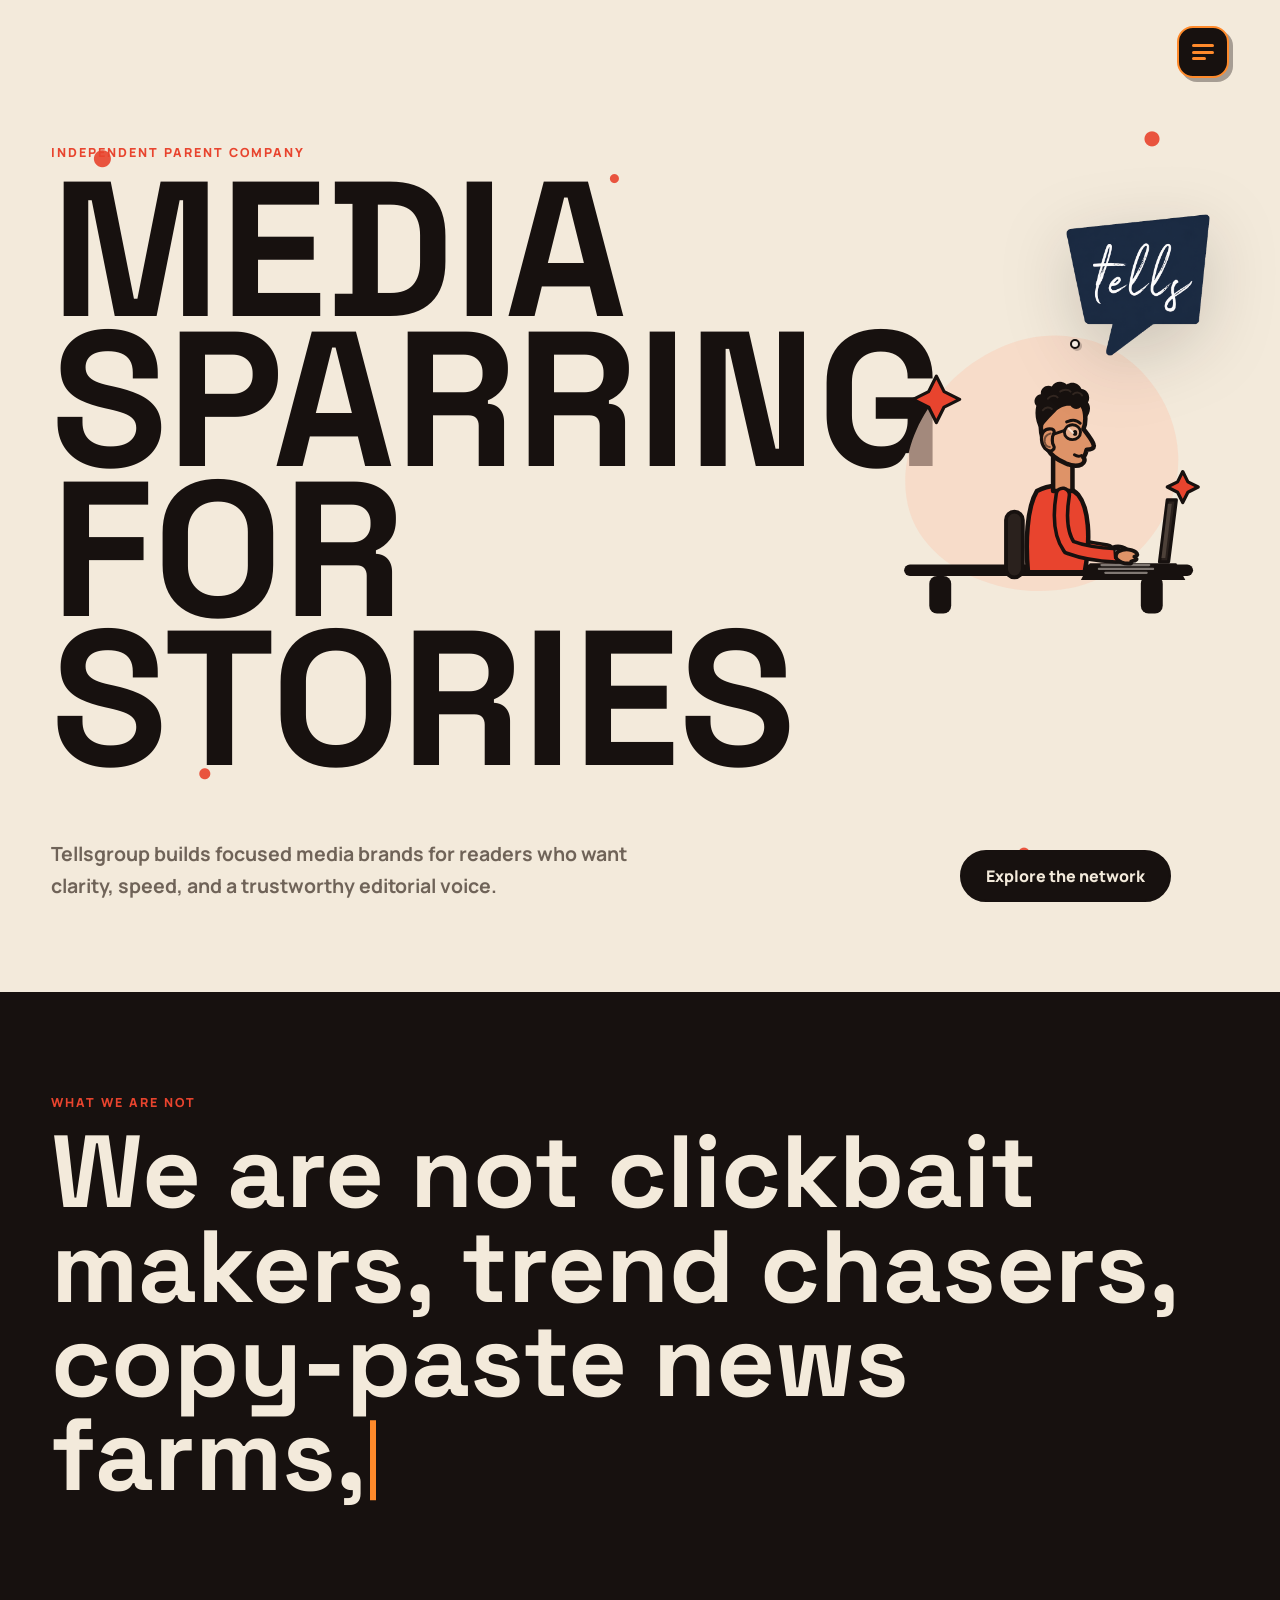
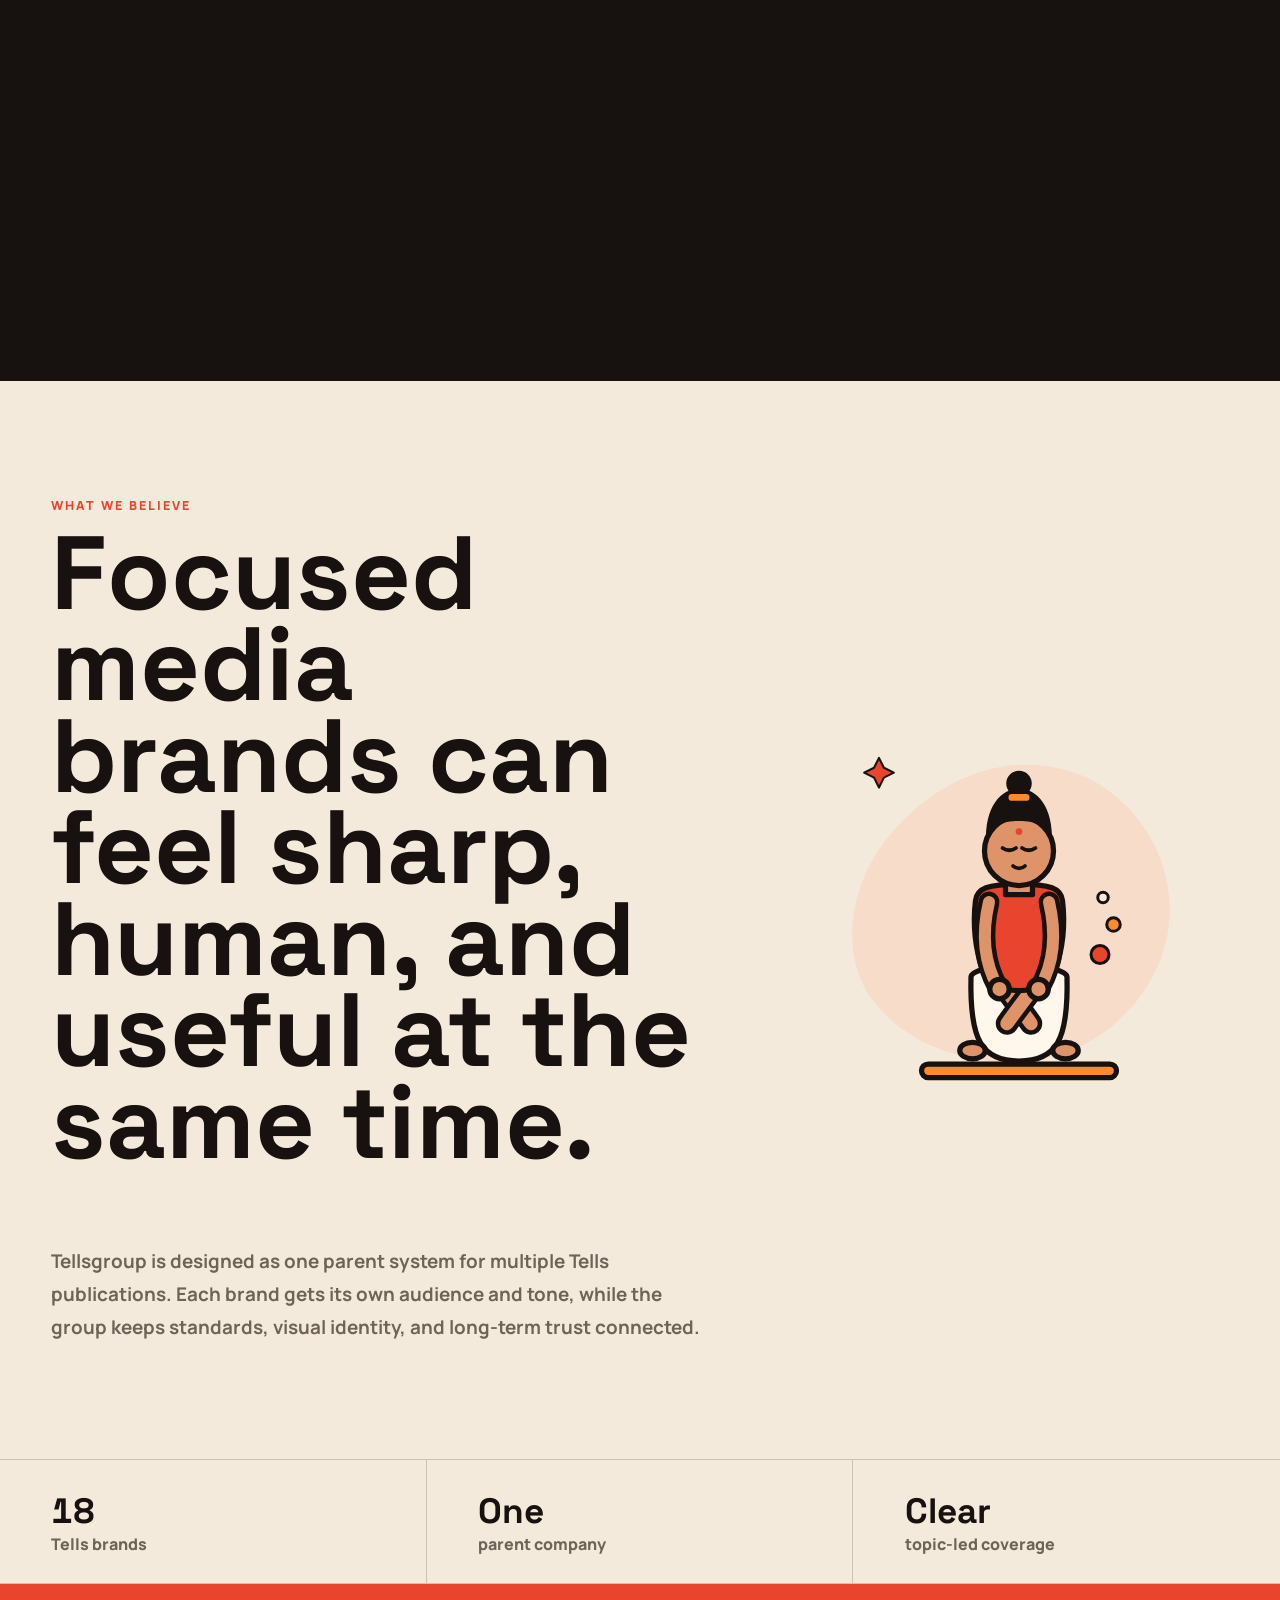
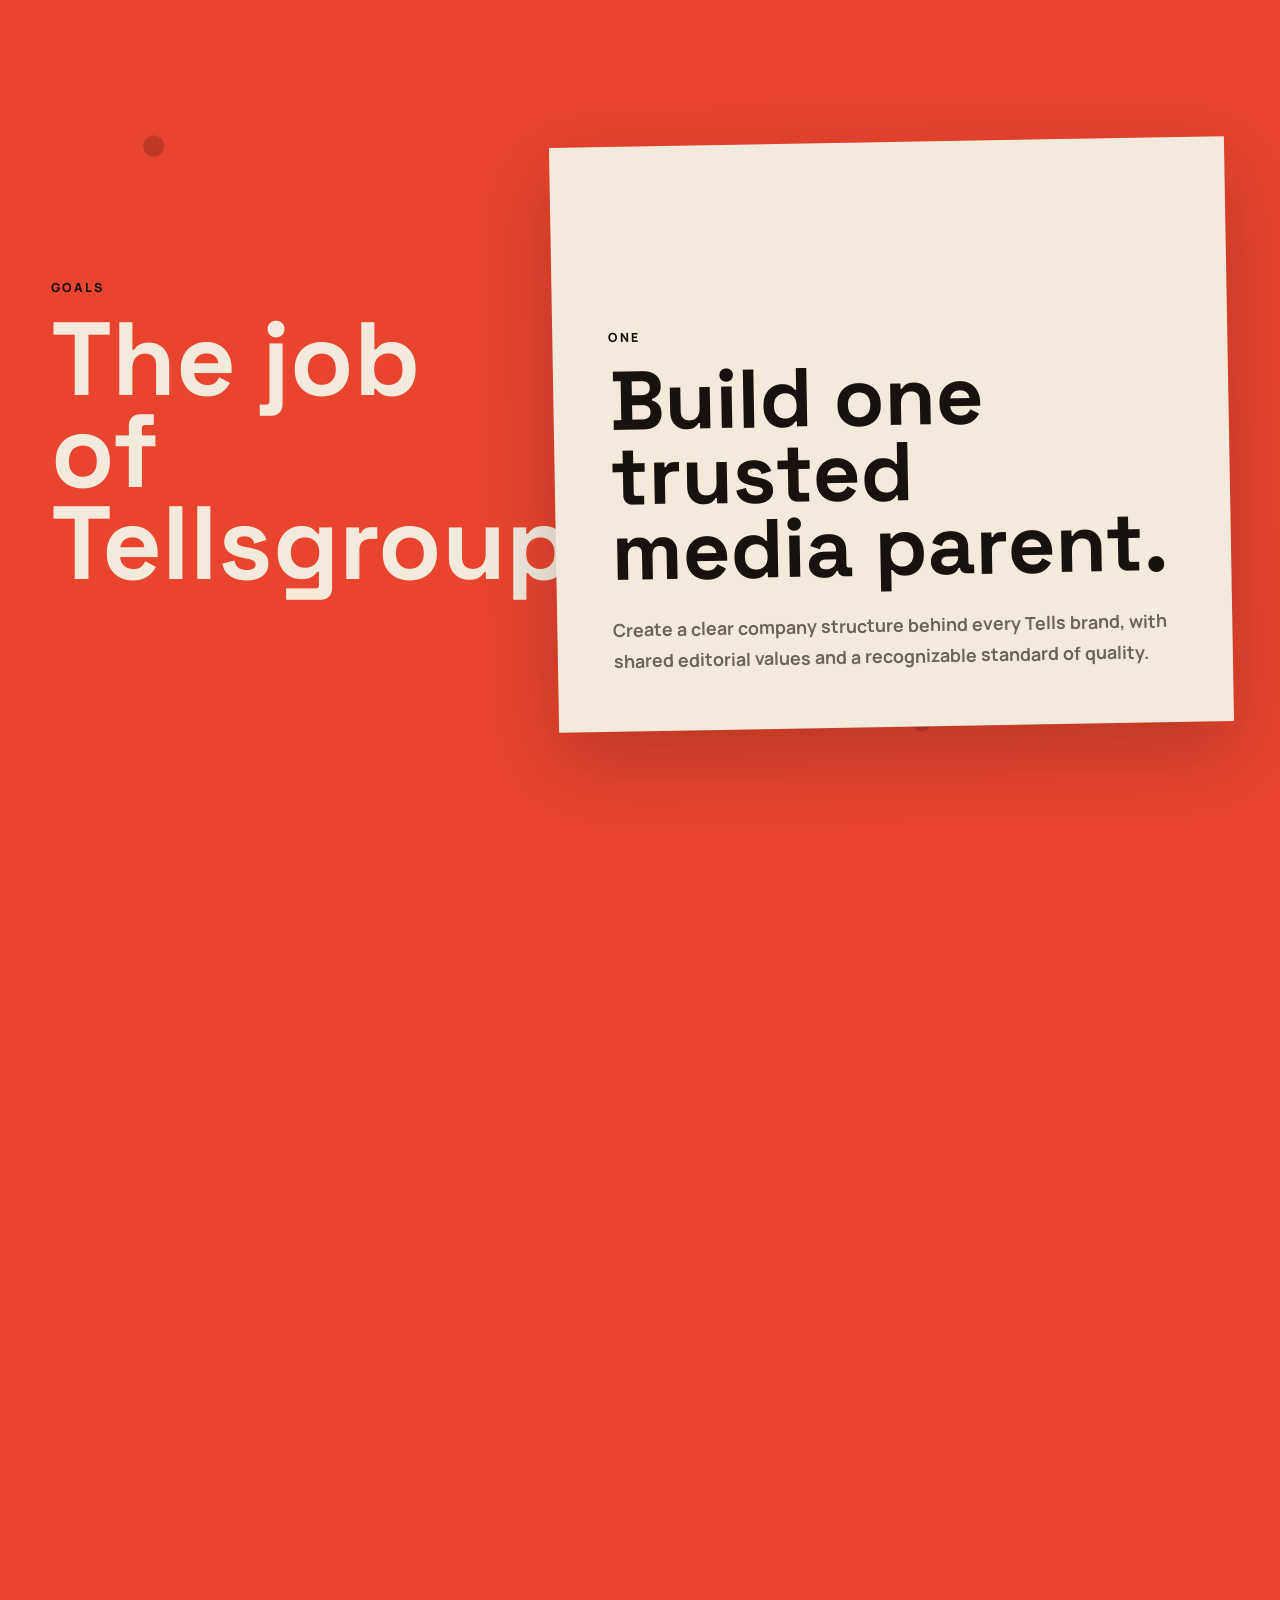
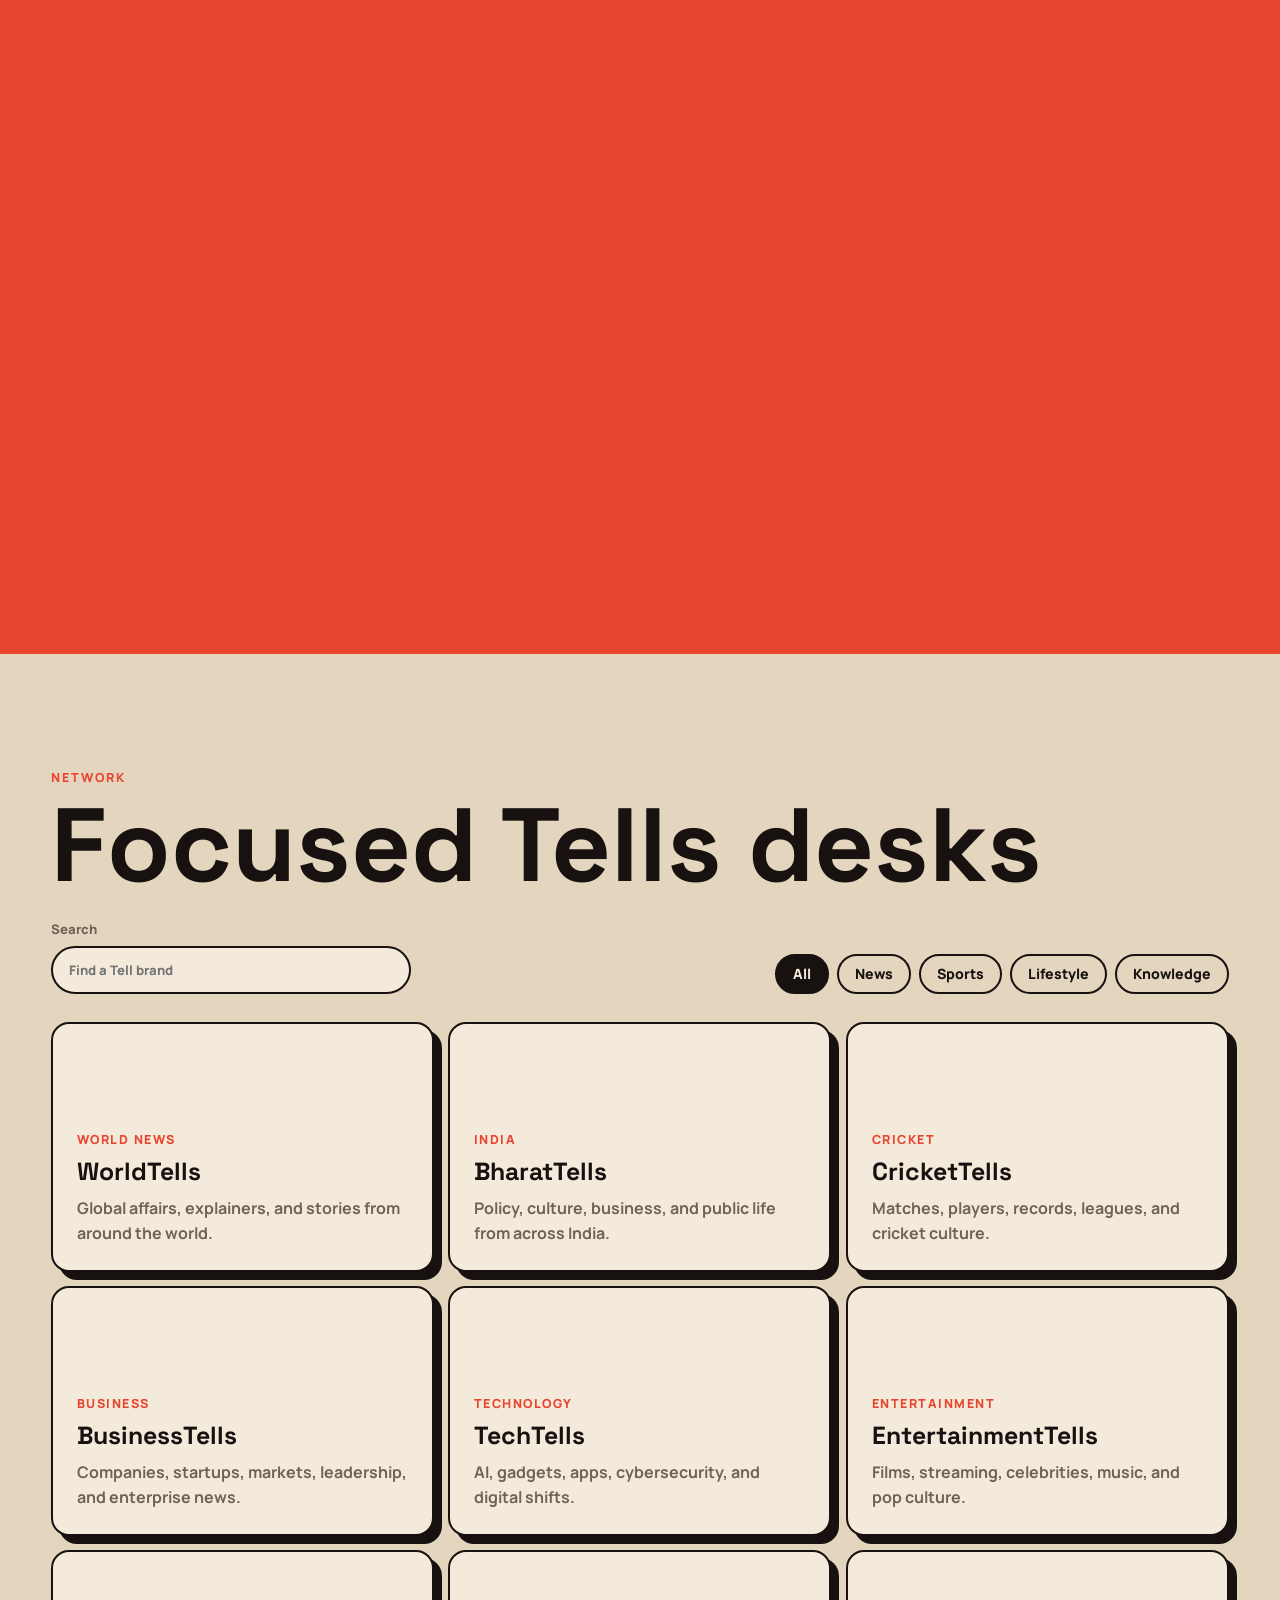
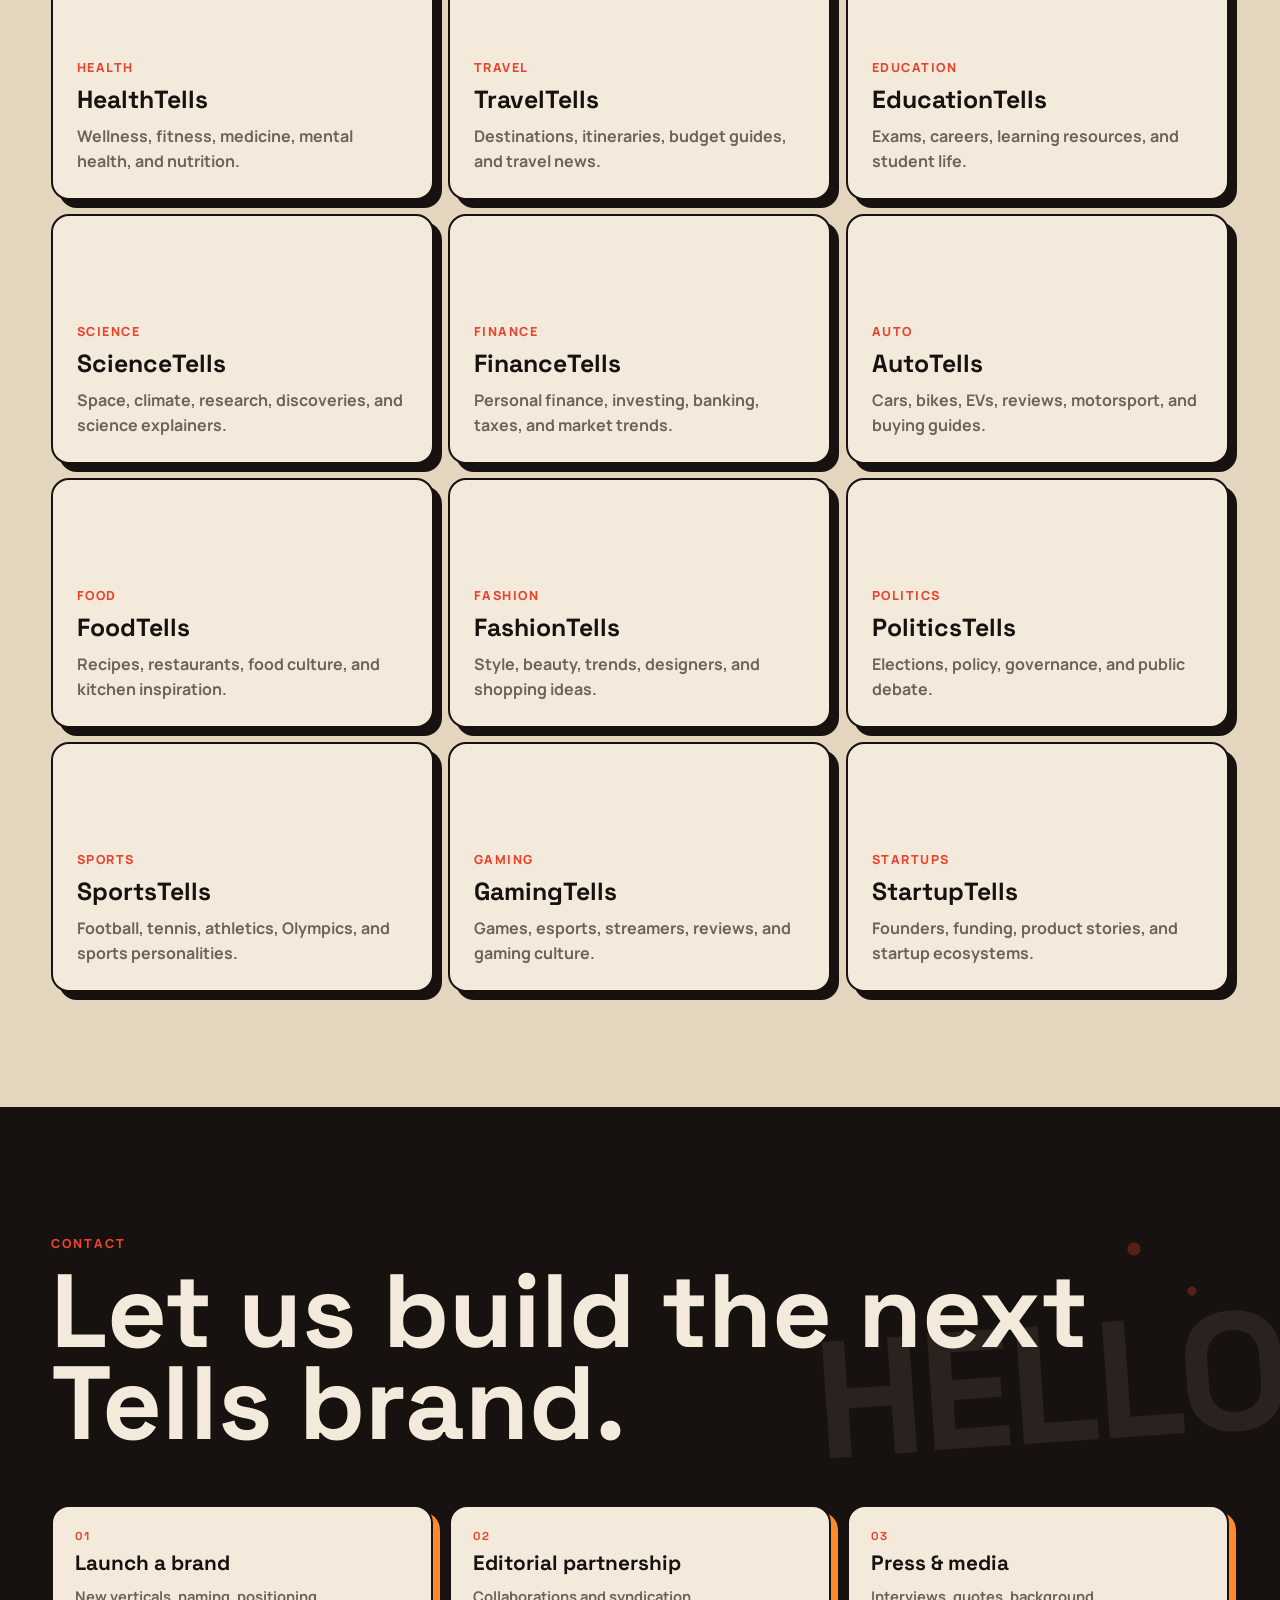
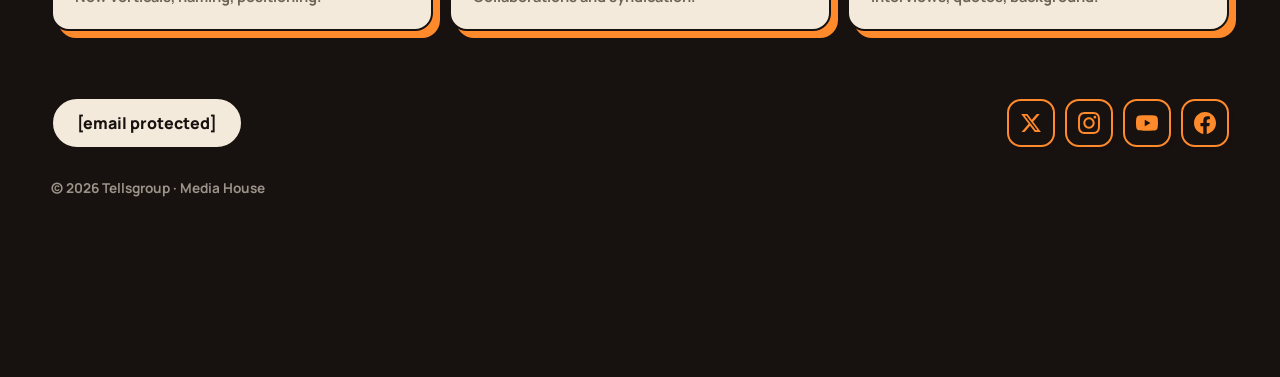
==== commit e3aebdd4: "update" ====
--- a/index.html
+++ b/index.html
@@ -6,8 +6,10 @@
   <title>Tellsgroup | Media House</title>
   <meta name="description" content="Tellsgroup is the parent company behind focused Tells brands across news, India, cricket, business, technology, and culture.">
   <link rel="icon" href="assets/favicon.ico" sizes="any">
+  <link rel="icon" type="image/png" sizes="16x16" href="F:\projects\tellsgroup3\assets\tells-logo.png">
   <link rel="icon" type="image/png" sizes="32x32" href="assets/favicon-32x32.png">
-  <link rel="apple-touch-icon" href="assets/apple-touch-icon.png">
+  <link rel="icon" type="image/png" sizes="192x192" href="assets/android-chrome-192x192.png">
+  <link rel="apple-touch-icon" sizes="180x180" href="assets/apple-touch-icon.png">
   <meta name="theme-color" content="#17110f">
   <link rel="preconnect" href="https://fonts.googleapis.com">
   <link rel="preconnect" href="https://fonts.gstatic.com" crossorigin>
@@ -52,43 +54,19 @@
   <main id="top">
     <section class="hero">
       <div class="freckle-field" aria-hidden="true"></div>
-      <div class="lotus-rain" aria-hidden="true">
-        <span class="lotus-item" style="--x:6%;--d:14s;--delay:-4s;--s:1.15;--o:.5;--petal:#ef9cb8">
-          <svg class="lotus-flower" viewBox="0 0 48 48"><ellipse cx="24" cy="15" rx="6.5" ry="11"/><ellipse cx="24" cy="15" rx="6.5" ry="11" transform="rotate(45 24 24)"/><ellipse cx="24" cy="15" rx="6.5" ry="11" transform="rotate(90 24 24)"/><ellipse cx="24" cy="15" rx="6.5" ry="11" transform="rotate(135 24 24)"/><ellipse cx="24" cy="15" rx="6.5" ry="11" transform="rotate(180 24 24)"/><ellipse cx="24" cy="15" rx="6.5" ry="11" transform="rotate(225 24 24)"/><ellipse cx="24" cy="15" rx="6.5" ry="11" transform="rotate(270 24 24)"/><ellipse cx="24" cy="15" rx="6.5" ry="11" transform="rotate(315 24 24)"/><circle cx="24" cy="24" r="4.5"/></svg>
-        </span>
-        <span class="lotus-item" style="--x:16%;--d:11s;--delay:-7s;--s:.8;--o:.55;--petal:#ff8a2b;--sw:3s">
-          <svg class="lotus-petal" viewBox="0 0 24 32"><path d="M12 2 C 21 11, 22 22, 12 30 C 2 22, 3 11, 12 2 Z"/></svg>
-        </span>
-        <span class="lotus-item" style="--x:28%;--d:16s;--delay:-9s;--s:.9;--o:.45;--petal:#ef9cb8">
-          <svg class="lotus-flower" viewBox="0 0 48 48"><ellipse cx="24" cy="15" rx="6.5" ry="11"/><ellipse cx="24" cy="15" rx="6.5" ry="11" transform="rotate(45 24 24)"/><ellipse cx="24" cy="15" rx="6.5" ry="11" transform="rotate(90 24 24)"/><ellipse cx="24" cy="15" rx="6.5" ry="11" transform="rotate(135 24 24)"/><ellipse cx="24" cy="15" rx="6.5" ry="11" transform="rotate(180 24 24)"/><ellipse cx="24" cy="15" rx="6.5" ry="11" transform="rotate(225 24 24)"/><ellipse cx="24" cy="15" rx="6.5" ry="11" transform="rotate(270 24 24)"/><ellipse cx="24" cy="15" rx="6.5" ry="11" transform="rotate(315 24 24)"/><circle cx="24" cy="24" r="4.5"/></svg>
-        </span>
-        <span class="lotus-item" style="--x:42%;--d:12s;--delay:-2s;--s:.7;--o:.5;--petal:#e8442e;--sw:2.6s">
-          <svg class="lotus-petal" viewBox="0 0 24 32"><path d="M12 2 C 21 11, 22 22, 12 30 C 2 22, 3 11, 12 2 Z"/></svg>
-        </span>
-        <span class="lotus-item" style="--x:55%;--d:15s;--delay:-6s;--s:1.3;--o:.4;--petal:#ef9cb8">
-          <svg class="lotus-flower" viewBox="0 0 48 48"><ellipse cx="24" cy="15" rx="6.5" ry="11"/><ellipse cx="24" cy="15" rx="6.5" ry="11" transform="rotate(45 24 24)"/><ellipse cx="24" cy="15" rx="6.5" ry="11" transform="rotate(90 24 24)"/><ellipse cx="24" cy="15" rx="6.5" ry="11" transform="rotate(135 24 24)"/><ellipse cx="24" cy="15" rx="6.5" ry="11" transform="rotate(180 24 24)"/><ellipse cx="24" cy="15" rx="6.5" ry="11" transform="rotate(225 24 24)"/><ellipse cx="24" cy="15" rx="6.5" ry="11" transform="rotate(270 24 24)"/><ellipse cx="24" cy="15" rx="6.5" ry="11" transform="rotate(315 24 24)"/><circle cx="24" cy="24" r="4.5"/></svg>
-        </span>
-        <span class="lotus-item" style="--x:66%;--d:13s;--delay:-11s;--s:.85;--o:.6;--petal:#fff6ec">
-          <svg class="lotus-petal" viewBox="0 0 24 32"><path d="M12 2 C 21 11, 22 22, 12 30 C 2 22, 3 11, 12 2 Z"/></svg>
-        </span>
-        <span class="lotus-item" style="--x:78%;--d:17s;--delay:-3s;--s:1;--o:.45;--petal:#ef9cb8">
-          <svg class="lotus-flower" viewBox="0 0 48 48"><ellipse cx="24" cy="15" rx="6.5" ry="11"/><ellipse cx="24" cy="15" rx="6.5" ry="11" transform="rotate(45 24 24)"/><ellipse cx="24" cy="15" rx="6.5" ry="11" transform="rotate(90 24 24)"/><ellipse cx="24" cy="15" rx="6.5" ry="11" transform="rotate(135 24 24)"/><ellipse cx="24" cy="15" rx="6.5" ry="11" transform="rotate(180 24 24)"/><ellipse cx="24" cy="15" rx="6.5" ry="11" transform="rotate(225 24 24)"/><ellipse cx="24" cy="15" rx="6.5" ry="11" transform="rotate(270 24 24)"/><ellipse cx="24" cy="15" rx="6.5" ry="11" transform="rotate(315 24 24)"/><circle cx="24" cy="24" r="4.5"/></svg>
-        </span>
-        <span class="lotus-item" style="--x:88%;--d:10.5s;--delay:-8s;--s:.75;--o:.5;--petal:#ef9cb8;--sw:2.8s">
-          <svg class="lotus-petal" viewBox="0 0 24 32"><path d="M12 2 C 21 11, 22 22, 12 30 C 2 22, 3 11, 12 2 Z"/></svg>
-        </span>
-        <span class="lotus-item" style="--x:95%;--d:13.5s;--delay:-12s;--s:.85;--o:.4;--petal:#ef9cb8">
-          <svg class="lotus-flower" viewBox="0 0 48 48"><ellipse cx="24" cy="15" rx="6.5" ry="11"/><ellipse cx="24" cy="15" rx="6.5" ry="11" transform="rotate(45 24 24)"/><ellipse cx="24" cy="15" rx="6.5" ry="11" transform="rotate(90 24 24)"/><ellipse cx="24" cy="15" rx="6.5" ry="11" transform="rotate(135 24 24)"/><ellipse cx="24" cy="15" rx="6.5" ry="11" transform="rotate(180 24 24)"/><ellipse cx="24" cy="15" rx="6.5" ry="11" transform="rotate(225 24 24)"/><ellipse cx="24" cy="15" rx="6.5" ry="11" transform="rotate(270 24 24)"/><ellipse cx="24" cy="15" rx="6.5" ry="11" transform="rotate(315 24 24)"/><circle cx="24" cy="24" r="4.5"/></svg>
-        </span>
-      </div>
       <div class="hero-copy-block">
         <p class="eyebrow">Independent parent company</p>
         <h1>MEDIA<br>SPARRING<br>FOR STORIES</h1>
       </div>
 
       <div class="hero-visual">
-        <div class="thinker-animation" role="img" aria-label="Animated editor thinking about Tellsgroup ideas">
+        <div class="thinker-animation" role="img" aria-label="Side view of an editor typing on a laptop while thinking about Tells, turning to wave on hover">
           <img class="idea-logo" src="assets/tells-logo-transparent.png" alt="">
+          <span class="thought-dots" aria-hidden="true">
+            <span></span>
+            <span></span>
+            <span></span>
+          </span>
           <span class="hello-badge">HI</span>
           <svg class="thinker-svg" viewBox="0 0 560 520" aria-hidden="true" focusable="false">
             <path class="blob-bg" d="M86 368c-44-57-35-148 16-214C160 79 250 37 338 59c82 20 140 99 143 180 3 79-47 155-120 190-89 43-219 15-275-61Z"/>
@@ -97,29 +75,100 @@
               <rect x="95" y="426" width="34" height="58" rx="12"/>
               <rect x="423" y="426" width="34" height="58" rx="12"/>
             </g>
+            <!-- far arm drawn BEHIND the torso: in side view its root is hidden, only forearm and hand emerge -->
+            <g class="arm-back-group">
+              <path class="arm-ink" d="M298 306 C 291 338, 294 359, 304 374 C 326 381, 350 385, 370 388"/>
+              <path class="arm-sleeve" d="M298 306 C 291 338, 294 359, 304 374 C 326 381, 350 385, 370 388"/>
+              <path class="cuff" d="M368 382 L 376 384 L 377 397 L 369 395 Z"/>
+              <g class="typing-hand hand-back">
+                <path class="hand far" d="M373 385 C 379 380, 388 379, 394 381 C 400 383, 404 386, 405 390 C 406 393, 404 395, 401 395 L 403 397 C 405 399, 402 401, 399 401 L 397 402 C 398 404, 395 405, 392 404 C 385 404, 377 401, 373 397 C 370 394, 370 388, 373 385 Z"/>
+                <circle class="finger far" cx="378" cy="400" r="3.6"/>
+              </g>
+            </g>
             <g class="editor">
-              <path class="torso" d="M198 384c8-80 36-118 88-118s82 38 94 118H198Z"/>
-              <path class="neck" d="M264 262h48v56h-48z"/>
-              <g class="head-group">
-                <path class="head" d="M238 182c0-52 34-91 82-91 46 0 80 36 80 88 0 61-39 100-83 100-45 0-79-37-79-97Z"/>
-                <path class="hair" d="M244 163c10-53 48-82 93-76 43 6 70 38 70 81-35 7-68-7-99-41-11 29-31 44-64 36Z"/>
-                <circle class="eye eye-left" cx="302" cy="184" r="5"/>
-                <circle class="eye eye-right" cx="357" cy="184" r="5"/>
-                <path class="brow" d="M286 168c15-9 30-9 44 0"/>
-                <path class="brow" d="M329 168c15-9 30-9 44 0"/>
-                <path class="mouth" d="M320 226c15 9 31 9 48-1"/>
-              </g>
-              <path class="arm arm-left" d="M220 306c-48 18-78 48-91 90h62c8-21 24-36 48-46"/>
-              <path class="arm arm-right" d="M365 312c47 21 74 49 84 84h-62c-7-17-20-30-41-41"/>
-              <circle class="hand hand-left" cx="186" cy="396" r="24"/>
-              <circle class="hand hand-right" cx="390" cy="394" r="23"/>
-            </g>
+              <rect class="chair-back" x="214" y="326" width="26" height="102" rx="13"/>
+              <path class="torso" d="M262 294 C 284 282, 310 284, 326 300 C 342 320, 346 366, 336 420 L 248 420 C 244 374, 246 320, 262 294 Z"/>
+              <path class="neck" d="M287 240 L 287 294 L 317 294 L 317 240 C 312 246 292 246 287 240 Z"/>
+              <g class="head-side">
+              <path class="head" d="M279 230
+              C 268 213, 265 193, 272 175
+              C 281 154, 300 144, 316 149
+              C 330 153, 337 166, 337 182
+              C 337 189, 336 194, 334 198
+              C 341 207, 349 217, 350 223
+              C 351 228, 346 230, 339 230
+              C 338 235, 337 239, 334 242
+              C 337 245, 336 250, 331 253
+              C 325 256, 315 255, 306 251
+              C 294 246, 284 239, 279 230 Z"/>
+              <path class="ear-side" d="M285 198 C 274 196, 268 204, 269 215 C 270 226, 277 233, 284 232 C 288 231, 290 227, 288 224 C 285 220, 285 210, 288 205 C 290 202, 288 199, 285 198 Z"/>
+              <path class="ear-line" d="M283 205 C 276 207, 273 212, 274 218 C 275 223, 278 226, 282 226"/>
+              <path class="hair" d="M267 199 C 260 188, 258 174, 261 162 C 255 156, 259 145, 268 144 C 267 135, 276 128, 285 132 C 289 124, 301 122, 308 129 C 316 123, 328 127, 331 136 C 341 137, 346 148, 341 157 C 347 164, 344 176, 337 182 C 336 174, 333 168, 330 164 C 325 169, 317 167, 314 162 C 305 161, 296 165, 290 172 C 283 179, 273 189, 267 199 Z"/>
+              <path class="hair-curl" d="M279 151 C 283 146, 290 145, 294 149"/>
+              <path class="hair-curl" d="M298 140 C 303 136, 310 136, 314 140"/>
+              <path class="hair-curl" d="M318 144 C 323 140, 329 141, 332 146"/>
+              <path class="hair-curl" d="M271 169 C 275 164, 281 163, 285 167"/>
+              <path class="brow" d="M308 187 C 316 183, 324 184, 329 189"/>
+              <g class="glasses">
+              <ellipse class="lens" cx="317" cy="203" rx="12.5" ry="11.5"/>
+              <path class="temple" d="M305 200 L 288 206"/>
+              <ellipse class="eye eye-left" cx="321" cy="204" rx="3.4" ry="4.4"/>
+              <path class="lens-glint" d="M311 197l7 7"/>
+              </g>
+              <path class="mouth" d="M331 239 C 327 241, 323 240, 320 238"/>
+              </g>
+              <g class="head-front">
+                <ellipse class="ear" cx="274" cy="212" rx="6.5" ry="8"/>
+                <ellipse class="ear" cx="336" cy="212" rx="6.5" ry="8"/>
+                <ellipse class="head" cx="305" cy="210" rx="31" ry="38"/>
+                <path class="hair" d="M277 207 C 262 197, 256 180, 264 166 C 258 158, 263 146, 273 146 C 273 136, 284 130, 293 134 C 298 127, 312 126, 317 134 C 326 129, 338 134, 340 144 C 349 146, 353 157, 347 165 C 354 178, 351 197, 333 207 C 327 192, 318 179, 305 177 C 292 179, 283 192, 277 207 Z"/>
+                <path class="hair-curl" d="M280 157 C 284 152, 291 151, 295 155"/>
+                <path class="hair-curl" d="M301 147 C 306 143, 314 143, 318 147"/>
+                <path class="hair-curl" d="M324 153 C 329 149, 336 150, 339 155"/>
+                <path class="hair-curl" d="M270 173 C 274 168, 281 167, 285 171"/>
+                <g class="glasses">
+                  <path class="temple" d="M280 206 L 272 212"/>
+                  <path class="temple" d="M334 206 L 339 211"/>
+                  <rect class="lens" x="280" y="197" width="25" height="23" rx="10"/>
+                  <rect class="lens" x="309" y="197" width="25" height="23" rx="10"/>
+                  <path class="frame-link" d="M305 206 C 306 204, 308 204, 309 206"/>
+                  <ellipse class="eye eye-left" cx="292" cy="209" rx="3.4" ry="4.4"/>
+                  <ellipse class="eye eye-right" cx="321" cy="209" rx="3.4" ry="4.4"/>
+                  <path class="lens-glint" d="M285 202l7 7"/>
+                  <path class="lens-glint" d="M314 200l7 7"/>
+                </g>
+                <path class="nose" d="M305 222 c 3 5 3 8 -2 11"/>
+                <path class="mouth" d="M295 238 c 7 5 13 5 19 0"/>
+              </g>
+            </g>
+            <!-- laptop: screen hinged at the FAR side, keyboard between him and the screen -->
             <g class="laptop">
-              <path class="screen" d="M164 324h236l-32 84H132l32-84Z"/>
-              <path class="base" d="M118 408h280l38 28H80l38-28Z"/>
-              <line class="code-line line-one" x1="194" y1="350" x2="284" y2="350"/>
-              <line class="code-line line-two" x1="194" y1="372" x2="336" y2="372"/>
-              <line class="code-line line-three" x1="194" y1="394" x2="252" y2="394"/>
+              <path class="screen" d="M452 404 L466 404 L478 308 L464 308 Z"/>
+              <path class="screen-panel" d="M455 398 L461 398 L471 314 L465 314 Z"/>
+              <path class="base" d="M344 406 L478 406 L492 432 L330 432 Z"/>
+              <g class="keys">
+                <line x1="362" y1="409" x2="436" y2="409"/>
+                <line x1="358" y1="415" x2="442" y2="415"/>
+                <line x1="368" y1="421" x2="432" y2="421"/>
+              </g>
+            </g>
+            <g class="arm-front-group">
+              <path class="arm-ink" d="M302 300 C 296 336, 300 364, 312 381 C 336 390, 362 393, 384 394"/>
+              <path class="arm-sleeve" d="M302 300 C 296 336, 300 364, 312 381 C 336 390, 362 393, 384 394"/>
+              <path class="cuff" d="M382 384 L 390 386 L 391 400 L 383 398 Z"/>
+              <g class="typing-hand hand-front">
+                <path class="hand" d="M388 388 C 394 385, 400 384, 405 385 C 411 386, 415 388, 417 391 C 418.5 393.5, 416.5 395.5, 413 396 L 415.5 398 C 417.5 400, 415 402.5, 411 402.5 L 408 403.5 C 410 405.5, 407 407.5, 403 406.5 C 396 406.5, 390 404, 386 400 C 383 397, 384 391, 388 388 Z"/>
+
+              </g>
+            </g>
+            <!-- purpose-drawn waving arm with open palm — springs up on hover -->
+            <g class="arm-wave-group">
+              <path class="arm-ink" d="M302 300 C 318 292, 338 278, 348 257 C 356 237, 357 212, 356 190"/>
+              <path class="arm-sleeve" d="M302 300 C 318 292, 338 278, 348 257 C 356 237, 357 212, 356 190"/>
+              <g class="wave-hand">
+                <path class="wave-part" d="M347 191 C 345 187, 343 184, 343 181 C 340 180, 336 178.5, 333.5 177.5 C 330 176, 328 174, 328.5 171.5 C 329 169, 331.5 168.5, 334 169.5 C 337 170.5, 340.5 171, 343 171.5 C 343 168, 342.5 165, 342.5 162 C 342 156, 341.5 147, 341.5 142 C 341.5 138.5, 343 136.5, 345.5 136.5 C 348 136.5, 349.5 138.5, 349.5 142 C 349.5 147, 349.5 154, 349.7 160 C 350 155, 350.5 141, 350.5 134 C 350.5 130.5, 352 128.5, 354.5 128.5 C 357 128.5, 358.5 130.5, 358.5 134 C 358.5 141, 358.7 154, 358.9 159.5 C 359.2 154, 360 143, 360.5 138.5 C 360.9 135, 362.5 133.2, 365 133.5 C 367.4 133.8, 368.7 135.9, 368.3 139.4 C 367.8 144, 367.5 156, 367.5 162.5 C 368 158, 369 151, 369.7 148 C 370.4 144.8, 372.2 143.4, 374.4 144 C 376.6 144.6, 377.6 146.7, 377 149.8 C 376.2 154, 374.5 163, 374 168 C 373.5 174, 372 183, 369.5 189 C 368.5 190.5, 367.5 191, 366 191 Z"/>
+              </g>
+              <ellipse class="cuff" cx="356" cy="188" rx="11.5" ry="5.5" transform="rotate(-8 356 188)"/>
             </g>
             <path class="spark spark-one" d="M106 116l12 24 24 12-24 12-12 24-12-24-24-12 24-12 12-24Z"/>
             <path class="spark spark-two" d="M488 264l8 16 16 8-16 8-8 16-8-16-16-8 16-8 8-16Z"/>
@@ -239,7 +288,7 @@
                   <path class="yoga-blessing-knuckle" d="M 204 106 Q 207 108 211 106"/>
                   <path class="yoga-blessing-knuckle" d="M 203 126 Q 207 128 210 126"/>
 
-                  <!-- Palm creases (Ashirvad style as shown in image.png) -->
+                  <!-- Palm creases (Ashirvad style) -->
                   <path class="yoga-blessing-palm-line" d="M 171 160 C 182 156, 195 156, 207 160"/>
                   <path class="yoga-blessing-palm-line" d="M 175 170 C 187 168, 199 164, 209 152"/>
                   <path class="yoga-blessing-palm-line" d="M 209 152 C 201 166, 197 178, 197 194"/>
@@ -411,17 +460,17 @@
       </div>
 
       <div class="contact-cards">
-        <a class="contact-card" href="/cdn-cgi/l/email-protection#82eae7eeeeedc2f6e7eeeef1e5f0edf7f2ace1edef">
+        <a class="contact-card" href="/cdn-cgi/l/email-protection#f39b969f9f9cb387969f9f8094819c8683dd909c9e">
           <span class="contact-card-index">01</span>
           <strong>Launch a brand</strong>
           <p>New verticals, naming, positioning.</p>
         </a>
-        <a class="contact-card" href="/cdn-cgi/l/email-protection#69010c050506291d0c05051a0e1b061c19470a0604">
+        <a class="contact-card" href="/cdn-cgi/l/email-protection#9bf3fef7f7f4dbeffef7f7e8fce9f4eeebb5f8f4f6">
           <span class="contact-card-index">02</span>
           <strong>Editorial partnership</strong>
           <p>Collaborations and syndication.</p>
         </a>
-        <a class="contact-card" href="/cdn-cgi/l/email-protection#523a373e3e3d1226373e3e2135203d27227c313d3f">
+        <a class="contact-card" href="/cdn-cgi/l/email-protection#6d05080101022d190801011e0a1f02181d430e0200">
           <span class="contact-card-index">03</span>
           <strong>Press &amp; media</strong>
           <p>Interviews, quotes, background.</p>
@@ -429,9 +478,7 @@
       </div>
 
       <div class="contact-closer">
-        <a class="round-button dark" href="mailto:YOUR_EMAIL@example.com">
-  Hello@tellsgroup.com
-</a>
+        <a class="round-button dark" href="/cdn-cgi/l/email-protection#91f9f4fdfdfed1e5f4fdfde2f6e3fee4e1bff2fefc"><span class="__cf_email__" data-cfemail="85ede0e9e9eac5f1e0e9e9f6e2f7eaf0f5abe6eae8">[email&#160;protected]</span></a>
         <div class="social-row">
           <a class="social-chip" href="https://x.com/tellsgroup" target="_blank" rel="noopener noreferrer" aria-label="Tellsgroup on X">
             <svg viewBox="0 0 24 24" aria-hidden="true" focusable="false"><path d="M18.244 2.25h3.308l-7.227 8.26 8.502 11.24H16.17l-5.214-6.817L4.99 21.75H1.68l7.73-8.835L1.254 2.25H8.08l4.713 6.231 5.451-6.231zm-1.161 17.52h1.833L7.084 4.126H5.117l11.966 15.644z"/></svg>
@@ -546,7 +593,8 @@
     </div>
   </div>
 
-  <script src="script.js"></script>
-<script>(function(){function c(){var b=a.contentDocument||(a.contentWindow&&a.contentWindow.document);if(b){var d=b.createElement('script');d.innerHTML="window.__CF$cv$params={r:'a28db66628c7c0e2',t:'MTc4NjM1MTQwMQ=='};var a=document.createElement('script');a.src='/cdn-cgi/challenge-platform/scripts/jsd/main.js';document.getElementsByTagName('head')[0].appendChild(a);";b.getElementsByTagName('head')[0].appendChild(d)}}if(document.body){var a=document.createElement('iframe');a.height=1;a.width=1;a.style.position='absolute';a.style.top=0;a.style.left=0;a.style.border='none';a.style.visibility='hidden';document.body.appendChild(a);if('loading'!==document.readyState)c();else if(window.addEventListener)document.addEventListener('DOMContentLoaded',c);else{var e=document.onreadystatechange||function(){};document.onreadystatechange=function(b){e(b);'loading'!==document.readyState&&(document.onreadystatechange=e,c())}}}})();</script><script>(function(){function c(){var b=a.contentDocument||(a.contentWindow&&a.contentWindow.document);if(b){var d=b.createElement('script');d.innerHTML="window.__CF$cv$params={r:'a28f031bf8214015',t:'MTc4NjM2NTAyOQ=='};var a=document.createElement('script');a.src='/cdn-cgi/challenge-platform/scripts/jsd/main.js';document.getElementsByTagName('head')[0].appendChild(a);";b.getElementsByTagName('head')[0].appendChild(d)}}if(document.body){var a=document.createElement('iframe');a.height=1;a.width=1;a.style.position='absolute';a.style.top=0;a.style.left=0;a.style.border='none';a.style.visibility='hidden';document.body.appendChild(a);if('loading'!==document.readyState)c();else if(window.addEventListener)document.addEventListener('DOMContentLoaded',c);else{var e=document.onreadystatechange||function(){};document.onreadystatechange=function(b){e(b);'loading'!==document.readyState&&(document.onreadystatechange=e,c())}}}})();</script><script type="module" src="https://static.cloudflareinsights.com/beacon.min.js/v4513226cdae34746b4dedf0b4dfa099e1781791509496" integrity="sha512-ZE9pZaUXND66v380QUtch/5sE9tPFh2zg45pR2PB0CVkCtOREv2AJKkSidISWkysEuQ0EH8faUU5du78bx87UQ==" data-cf-beacon='{"version":"2024.11.0","token":"1954b47c125f43f8b4338b3c4f804e4f"}' crossorigin="anonymous"></script>
-<script>(function(){function c(){var b=a.contentDocument||(a.contentWindow&&a.contentWindow.document);if(b){var d=b.createElement('script');d.innerHTML="window.__CF$cv$params={r:'a28f195a6b849648',t:'MTc4NjM2NTk0MA=='};var a=document.createElement('script');a.src='/cdn-cgi/challenge-platform/scripts/jsd/main.js';document.getElementsByTagName('head')[0].appendChild(a);";b.getElementsByTagName('head')[0].appendChild(d)}}if(document.body){var a=document.createElement('iframe');a.height=1;a.width=1;a.style.position='absolute';a.style.top=0;a.style.left=0;a.style.border='none';a.style.visibility='hidden';document.body.appendChild(a);if('loading'!==document.readyState)c();else if(window.addEventListener)document.addEventListener('DOMContentLoaded',c);else{var e=document.onreadystatechange||function(){};document.onreadystatechange=function(b){e(b);'loading'!==document.readyState&&(document.onreadystatechange=e,c())}}}})();</script><script type="module" src="https://static.cloudflareinsights.com/beacon.min.js/v4513226cdae34746b4dedf0b4dfa099e1781791509496" integrity="sha512-ZE9pZaUXND66v380QUtch/5sE9tPFh2zg45pR2PB0CVkCtOREv2AJKkSidISWkysEuQ0EH8faUU5du78bx87UQ==" data-cf-beacon='{"version":"2024.11.0","token":"1954b47c125f43f8b4338b3c4f804e4f"}' crossorigin="anonymous"></script>
-</body></html>
+  <script data-cfasync="false" src="/cdn-cgi/scripts/5c5dd728/cloudflare-static/email-decode.min.js"></script><script src="script.js"></script>
+
+
+<script type="module" src="https://static.cloudflareinsights.com/beacon.min.js/v4513226cdae34746b4dedf0b4dfa099e1781791509496" integrity="sha512-ZE9pZaUXND66v380QUtch/5sE9tPFh2zg45pR2PB0CVkCtOREv2AJKkSidISWkysEuQ0EH8faUU5du78bx87UQ==" data-cf-beacon='{"version":"2024.11.0","token":"1954b47c125f43f8b4338b3c4f804e4f"}' crossorigin="anonymous"></script>
+<script>(function(){function c(){var b=a.contentDocument||(a.contentWindow&&a.contentWindow.document);if(b){var d=b.createElement('script');d.innerHTML="window.__CF$cv$params={r:'a294b4f86ffec116',t:'MTc4NjQyNDc0Mw=='};var a=document.createElement('script');a.src='/cdn-cgi/challenge-platform/scripts/jsd/main.js';document.getElementsByTagName('head')[0].appendChild(a);";b.getElementsByTagName('head')[0].appendChild(d)}}if(document.body){var a=document.createElement('iframe');a.height=1;a.width=1;a.style.position='absolute';a.style.top=0;a.style.left=0;a.style.border='none';a.style.visibility='hidden';document.body.appendChild(a);if('loading'!==document.readyState)c();else if(window.addEventListener)document.addEventListener('DOMContentLoaded',c);else{var e=document.onreadystatechange||function(){};document.onreadystatechange=function(b){e(b);'loading'!==document.readyState&&(document.onreadystatechange=e,c())}}}})();</script></body></html>
--- a/styles.css
+++ b/styles.css
@@ -315,7 +315,6 @@
   font-weight: 700;
 }
 
-
 body.menu-open {
   overflow: hidden;
 }
@@ -493,6 +492,67 @@
   filter: drop-shadow(0 18px 34px rgba(23, 17, 15, 0.18));
   animation: ideaFloat 4s ease-in-out infinite alternate;
   transition: opacity 220ms ease, filter 220ms ease;
+}
+
+/* Thought-bubble trail — rising dots from the editor's head to the
+   floating Tells logo, so the scene reads as "in his mind, it's tells". */
+.thought-dots {
+  position: absolute;
+  inset: 0;
+  z-index: 2;
+  pointer-events: none;
+  transition: opacity 220ms ease;
+}
+
+.thought-dots span {
+  position: absolute;
+  border: 2.5px solid var(--ink);
+  border-radius: 50%;
+  background: #fff6ec;
+  box-shadow: 2px 2px 0 rgba(23, 17, 15, 0.22);
+  animation: thoughtBob 4s ease-in-out infinite alternate;
+}
+
+.thought-dots span:nth-child(1) {
+  left: 56%;
+  top: 25%;
+  width: 10px;
+  height: 10px;
+}
+
+.thought-dots span:nth-child(2) {
+  left: 65%;
+  top: 16.5%;
+  width: 14px;
+  height: 14px;
+  animation-delay: 350ms;
+}
+
+.thought-dots span:nth-child(3) {
+  left: 73.5%;
+  top: 9%;
+  width: 18px;
+  height: 18px;
+  animation-delay: 700ms;
+}
+
+@keyframes thoughtBob {
+  from {
+    transform: translateY(0) scale(1);
+    opacity: 0.95;
+  }
+
+  to {
+    transform: translateY(-8px) scale(1.08);
+    opacity: 0.65;
+  }
+}
+
+/* When the editor is interrupted (hover reveals the HI badge),
+   the thought trail pops away along with the logo. */
+.thinker-animation:hover .thought-dots,
+.thinker-animation:focus-within .thought-dots {
+  opacity: 0;
 }
 
 .hello-badge {
@@ -564,15 +624,114 @@
 }
 
 .neck,
-.head,
-.arm-left,
-.arm-right,
-.hand-left,
-.hand-right {
+.head {
   fill: #de9368;
   stroke: var(--ink);
   stroke-width: 7;
   stroke-linejoin: round;
+}
+
+.ear {
+  fill: #de9368;
+  stroke: var(--ink);
+  stroke-width: 5;
+}
+
+/* side-profile ear: a real drawn ear (helix + inner fold) rather than
+   a plain circle, so the typing pose reads anatomically */
+.ear-side {
+  fill: #de9368;
+  stroke: var(--ink);
+  stroke-width: 5;
+  stroke-linejoin: round;
+  stroke-linecap: round;
+}
+
+.chair-back {
+  fill: #2a211d;
+  stroke: var(--ink);
+  stroke-width: 6;
+}
+
+/* long shirt sleeves: thick ink outline under a red stroke */
+.arm-ink {
+  fill: none;
+  stroke: var(--ink);
+  stroke-width: 26;
+  stroke-linecap: round;
+}
+
+.arm-sleeve {
+  fill: none;
+  stroke: var(--red);
+  stroke-width: 15;
+  stroke-linecap: round;
+}
+
+.hand,
+.finger {
+  fill: #de9368;
+  stroke: var(--ink);
+  stroke-linejoin: round;
+}
+
+.hand {
+  stroke-width: 6;
+}
+
+.finger {
+  stroke-width: 3.5;
+}
+
+/* glasses — translucent cream lenses, ink frames, tiny glints */
+.glasses .lens {
+  fill: #fff6ec;
+  fill-opacity: 0.3;
+  stroke: var(--ink);
+  stroke-width: 4.5;
+}
+
+.frame-link,
+.temple {
+  fill: none;
+  stroke: var(--ink);
+  stroke-width: 4.5;
+  stroke-linecap: round;
+}
+
+.lens-glint {
+  fill: none;
+  stroke: #fff6ec;
+  stroke-width: 3;
+  stroke-linecap: round;
+  opacity: 0.8;
+}
+
+.nose {
+  fill: none;
+  stroke: var(--ink);
+  stroke-width: 4;
+  stroke-linecap: round;
+}
+/* side-profile nostril crease — softer than the ink outline so the
+   nose reads as a form {
+  fill: none;
+  stroke: var(--ink);
+  stroke-width: 3.5;
+  stroke-linecap: round;
+  opacity: 0.45;
+}
+
+/* laptop details */
+.screen-panel {
+  fill: #4d4139;
+}
+
+.keys line {
+  stroke: #fff6ec;
+  stroke-width: 3.5;
+  stroke-linecap: round;
+  opacity: 0.45;
 }
 
 .hair,
@@ -580,48 +739,191 @@
 .eye-right {
   fill: var(--ink);
 }
+/* soft hairline crease inside the crop {
+  fill: none;
+  stroke: #3a2c26;
+  stroke-width: 3;
+  stroke-linecap: round;
+  opacity: 0.5;
+}
+
+/* curl strokes inside the hair mass — lighter than the ink outline so
+   the coils read as texture instead of extra hard edges */
+.hair-curl {
+  fill: none;
+  stroke: #4a3a32;
+  stroke-width: 3;
+  stroke-linecap: round;
+  opacity: 0.55;
+}
 
 .brow,
 .mouth {
   fill: none;
   stroke: var(--ink);
+  stroke-width: 4.5;
+  stroke-linecap: round;
+}
+
+/* Head turn: side profile while typing; on hover it whips toward us —
+   fast exit, springy arrival with a tiny nod, not a flat flip */
+.head-side,
+.head-front {
+  transform-origin: 305px 210px;
+}
+
+.head-side {
+  transition: transform 180ms cubic-bezier(0.55, 0, 0.55, 0.2), opacity 140ms ease;
+}
+
+/* the front-facing head reads slightly larger than the profile — it
+   scales up from the jaw so the chin stays locked to the neck */
+.head-front {
+  transform-origin: 305px 246px;
+  transform: scaleX(0) scaleY(1.12) rotate(-8deg);
+  opacity: 0;
+  transition:
+    transform 300ms cubic-bezier(0.2, 0.9, 0.25, 1.3) 100ms,
+    opacity 160ms ease 100ms;
+}
+
+.thinker-animation:hover .head-side,
+.thinker-animation:focus-within .head-side {
+  transform: scaleX(0);
+  opacity: 0;
+}
+
+.thinker-animation:hover .head-front,
+.thinker-animation:focus-within .head-front {
+  transform: scale(1.12) rotate(0deg);
+  opacity: 1;
+}
+/* sleeve cap: covers each arm root so the shoulder joint reads as
+   a finished shirt sleeve {
+  fill: var(--red);
+  stroke: var(--ink);
   stroke-width: 6;
+}
+
+/* typing: both hands tap the keys in an alternating rhythm */
+.typing-hand {
+  transform-box: fill-box;
+  animation: typeTap 0.34s ease-in-out infinite alternate;
+}
+
+.hand-front {
+  animation-delay: 170ms;
+}
+
+/* far arm reads slightly darker for depth */
+.hand.far,
+.finger.far {
+  fill: #cd8256;
+}
+
+.ear-line {
+  fill: none;
+  stroke: var(--ink);
+  stroke-width: 3;
   stroke-linecap: round;
-}
-
-.head-group {
-  transform-origin: 320px 190px;
-  animation: headNod 3.6s ease-in-out infinite alternate;
-}
-
-.arm-right,
-.hand-right {
-  transform-origin: 386px 394px;
-  animation: thinkingHand 2.6s ease-in-out infinite alternate;
+  opacity: 0.55;
+}
+
+/* sleeve cuff band at the wrist */
+.cuff {
+  fill: #fff6ec;
+  stroke: var(--ink);
+  stroke-width: 3.5;
+  stroke-linejoin: round;
+}
+
+@keyframes typeTap {
+  from {
+    transform: translateY(-3px) rotate(-3deg);
+  }
+
+  to {
+    transform: translateY(3px) rotate(2deg);
+  }
+}
+
+/* hover: typing freezes, his head faces us, and his near hand
+   rises above his head to wave hi */
+.thinker-animation:hover .typing-hand,
+.thinker-animation:focus-within .typing-hand {
+  animation-play-state: paused;
+}
+
+.arm-front-group {
+  transition: opacity 200ms ease, transform 260ms ease;
+}
+
+/* the far arm stops typing and settles into a relaxed rest on the desk
+   as he turns to wave — it stays visible, it just stops working */
+.arm-back-group {
+  transform-origin: 298px 306px;
+  transition: transform 320ms cubic-bezier(0.3, 0.7, 0.3, 1) 40ms;
+}
+
+.thinker-animation:hover .arm-back-group,
+.thinker-animation:focus-within .arm-back-group {
+  transform: translate(6px, 6px);
+}
+
+/* hover: the typing hand dips away... */
+.thinker-animation:hover .arm-front-group,
+.thinker-animation:focus-within .arm-front-group {
+  opacity: 0;
+  transform: translateY(8px);
+}
+
+/* ...and a purpose-drawn open palm springs up from his shoulder
+   and waves — same swap pattern as the yoga blessing arm */
+.arm-wave-group {
+  transform-origin: 302px 300px;
+  opacity: 0;
+  transform: rotate(24deg);
+  transition:
+    opacity 160ms ease,
+    transform 400ms cubic-bezier(0.2, 0.9, 0.3, 1.25);
+}
+
+.thinker-animation:hover .arm-wave-group,
+.thinker-animation:focus-within .arm-wave-group {
+  opacity: 1;
+  transform: rotate(0deg);
+  animation: waveSideHi 520ms ease-in-out 420ms infinite alternate;
+}
+
+/* the waving hand is one continuous silhouette (palm + fingers + thumb
+   in a single path) so no seams or stray outlines show through */
+.wave-part {
+  fill: #de9368;
+  stroke: var(--ink);
+  stroke-width: 5;
+  stroke-linejoin: round;
+  stroke-linecap: round;
+}
+
+@keyframes waveSideHi {
+  from {
+    transform: rotate(-10deg);
+  }
+
+  to {
+    transform: rotate(8deg);
+  }
 }
 
 .screen {
   fill: #2a211d;
+  stroke: var(--ink);
+  stroke-width: 5;
+  stroke-linejoin: round;
 }
 
 .base {
   fill: var(--ink);
-}
-
-.code-line {
-  stroke: var(--cream);
-  stroke-width: 8;
-  stroke-linecap: round;
-  opacity: 0.92;
-  animation: codeBlink 2.4s ease-in-out infinite;
-}
-
-.line-two {
-  animation-delay: 220ms;
-}
-
-.line-three {
-  animation-delay: 440ms;
 }
 
 .spark-one,
@@ -704,6 +1006,49 @@
   letter-spacing: 0;
 }
 
+/* Typewriter effect — characters stay in place (invisible) so the
+   headline never reflows, and appear one at a time. */
+.type-word {
+  display: inline-block; /* keeps each word atomic — no mid-word breaks */
+  white-space: nowrap;
+}
+
+.type-char {
+  opacity: 0;
+}
+
+.type-char.is-typed {
+  opacity: 1;
+}
+
+/* Blinking orange block cursor that trails the typed letters */
+.type-cursor {
+  display: inline-block;
+  width: 0.055em;
+  min-width: 3px;
+  height: 0.78em;
+  margin-left: 0.04em;
+  background: #ff8a2b;
+  transform: translateY(0.1em);
+  animation: typeCursorBlink 840ms ease-in-out infinite;
+}
+
+.type-cursor.is-hidden {
+  animation: none;
+  opacity: 0;
+  transition: opacity 480ms ease;
+}
+
+@keyframes typeCursorBlink {
+  0%, 45% {
+    opacity: 1;
+  }
+
+  55%, 100% {
+    opacity: 0;
+  }
+}
+
 .statement-section {
   position: relative;
   display: grid;
@@ -920,9 +1265,6 @@
   stroke-linejoin: round;
   stroke-linecap: round;
 }
-.yoga-blessing-hand-fill { display: none; }
-.yoga-blessing-thumb-outline,
-.yoga-blessing-thumb { display: none; }
 .yoga-blessing-finger-line {
   stroke: var(--ink);
   stroke-width: 1.8;
@@ -939,14 +1281,6 @@
   stroke-width: 1.8;
   stroke-linecap: round;
   fill: none;
-  opacity: 0.4;
-}
-.yoga-blessing-palm-line-soft {
-  stroke-width: 1.4;
-  opacity: 0.32;
-}
-.yoga-blessing-thumb-crease {
-  stroke-width: 1.6;
   opacity: 0.4;
 }
 
@@ -1208,38 +1542,6 @@
   z-index: 2;
 }
 
-.calm-mark {
-  position: absolute;
-  right: 40%;
-  bottom: 104px;
-  z-index: 1;
-  display: grid;
-  grid-template-columns: repeat(3, 34px);
-  gap: 12px;
-  pointer-events: none;
-}
-
-.calm-mark span {
-  display: block;
-  width: 34px;
-  height: 34px;
-  border: 4px solid var(--ink);
-  border-radius: 50%;
-  background: var(--red);
-  box-shadow: 5px 5px 0 var(--ink);
-  animation: calmBounce 2.6s ease-in-out infinite;
-}
-
-.calm-mark span:nth-child(2) {
-  background: #ff8a2b;
-  animation-delay: 180ms;
-}
-
-.calm-mark span:nth-child(3) {
-  background: var(--cream);
-  animation-delay: 360ms;
-}
-
 .stats-band {
   display: grid;
   grid-template-columns: repeat(3, 1fr);
@@ -1270,6 +1572,31 @@
 .stats-band span {
   color: var(--muted);
   font-weight: 900;
+}
+
+/* Count-up stat — steady digit widths while 1 → 18 ticks, then a
+   red "pop" when the number lands on 18. */
+.stats-band strong {
+  font-variant-numeric: tabular-nums;
+}
+
+.stats-band strong.count-finished {
+  animation: statCountPop 420ms cubic-bezier(0.2, 0.8, 0.2, 1);
+}
+
+@keyframes statCountPop {
+  0% {
+    transform: scale(1);
+  }
+
+  45% {
+    transform: scale(1.22);
+    color: var(--red);
+  }
+
+  100% {
+    transform: scale(1);
+  }
 }
 
 .goals-stage {
@@ -1867,39 +2194,6 @@
   }
 }
 
-@keyframes headNod {
-  from {
-    transform: rotate(-1.8deg) translateY(0);
-  }
-
-  to {
-    transform: rotate(2deg) translateY(-5px);
-  }
-}
-
-@keyframes thinkingHand {
-  0% {
-    transform: translate(0, 0) rotate(0deg);
-  }
-
-  100% {
-    transform: translate(4px, -6px) rotate(-2deg);
-  }
-}
-
-@keyframes codeBlink {
-  0%,
-  100% {
-    opacity: 0.34;
-    stroke-dasharray: 24 18;
-  }
-
-  50% {
-    opacity: 1;
-    stroke-dasharray: 120 8;
-  }
-}
-
 @keyframes sparkTwinkle {
   from {
     transform: scale(0.82) rotate(0deg);
@@ -1921,7 +2215,6 @@
     transform: translateY(-7px) scale(1.04) rotate(2deg);
   }
 }
-
 
 @keyframes headerDropIn {
   from {
@@ -2023,12 +2316,6 @@
     margin: 0 auto;
   }
 
-  .calm-mark {
-    right: 28px;
-    bottom: 34px;
-    opacity: 0.34;
-  }
-
   .hero-visual {
     min-height: 420px;
   }
@@ -2075,10 +2362,6 @@
   .to-top {
     width: 44px;
     height: 44px;
-  }
-
-  .calm-mark {
-    display: none;
   }
 
   .hero-visual {
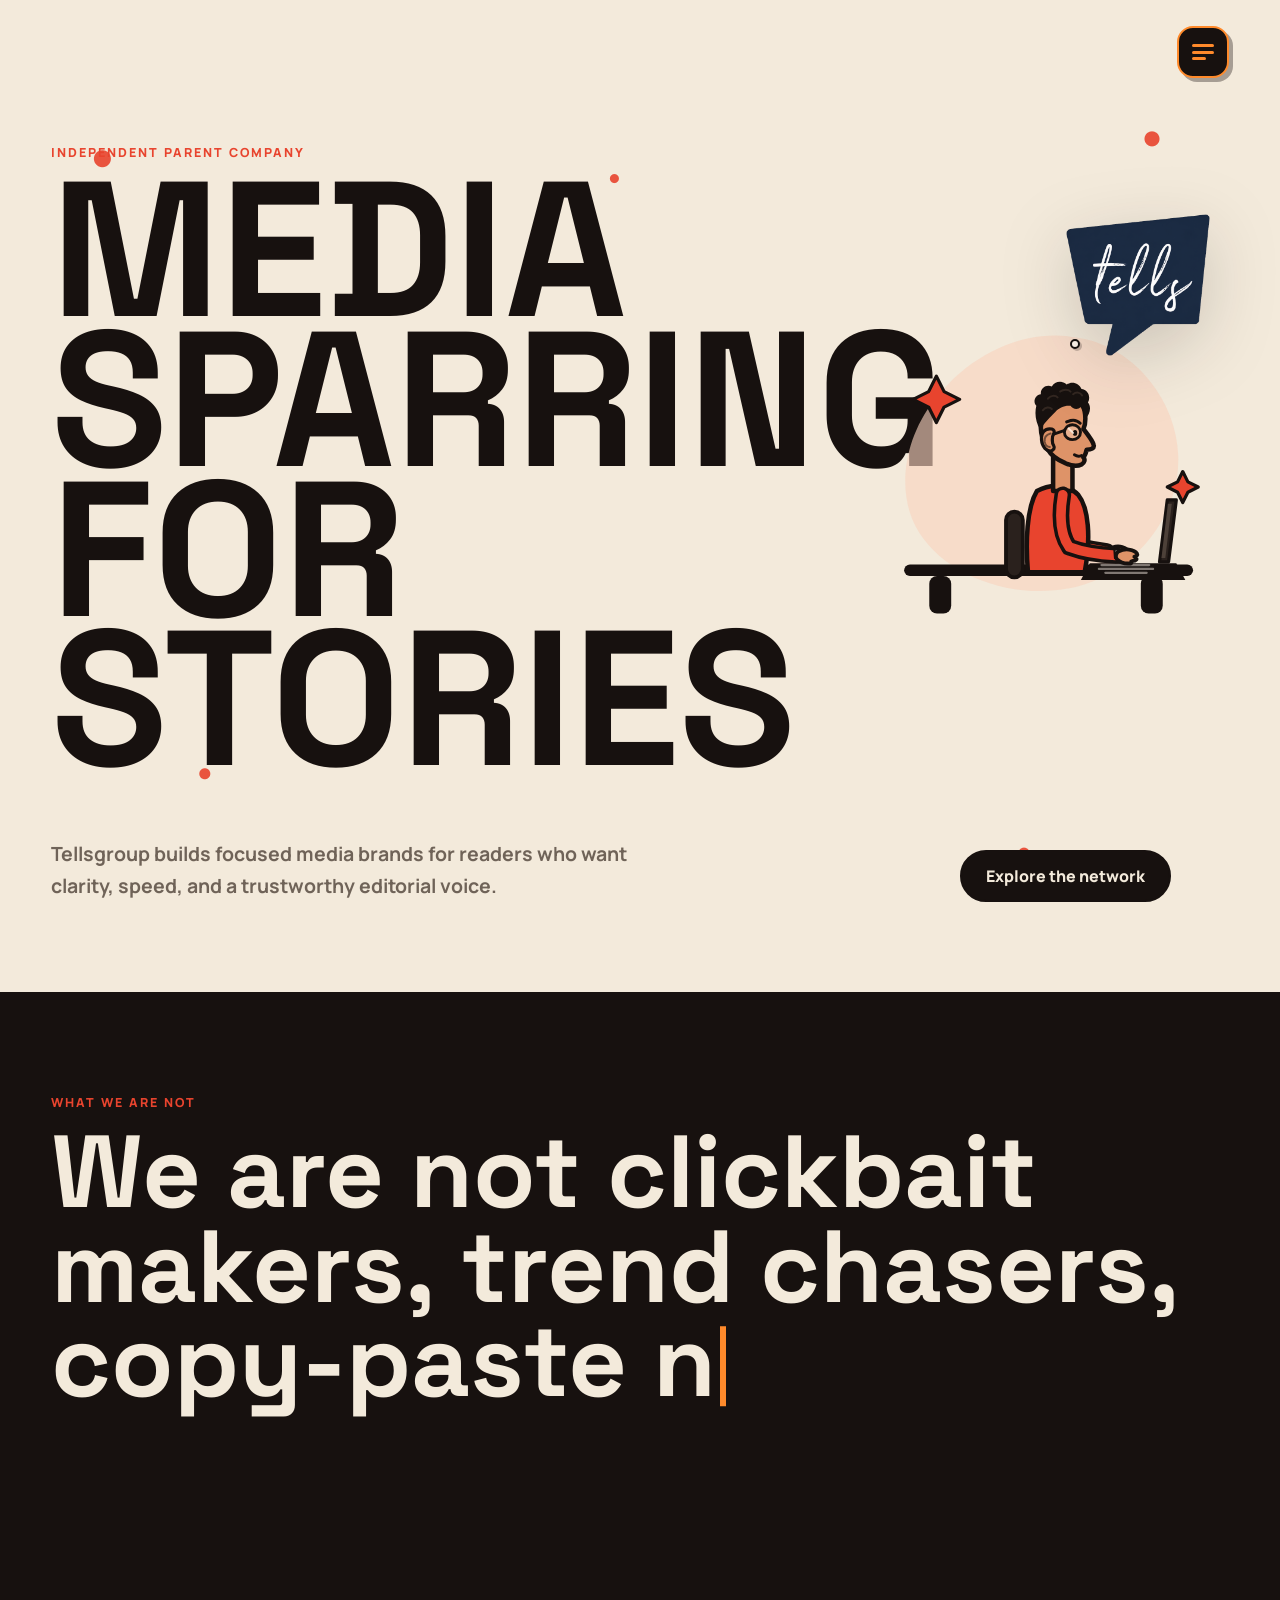
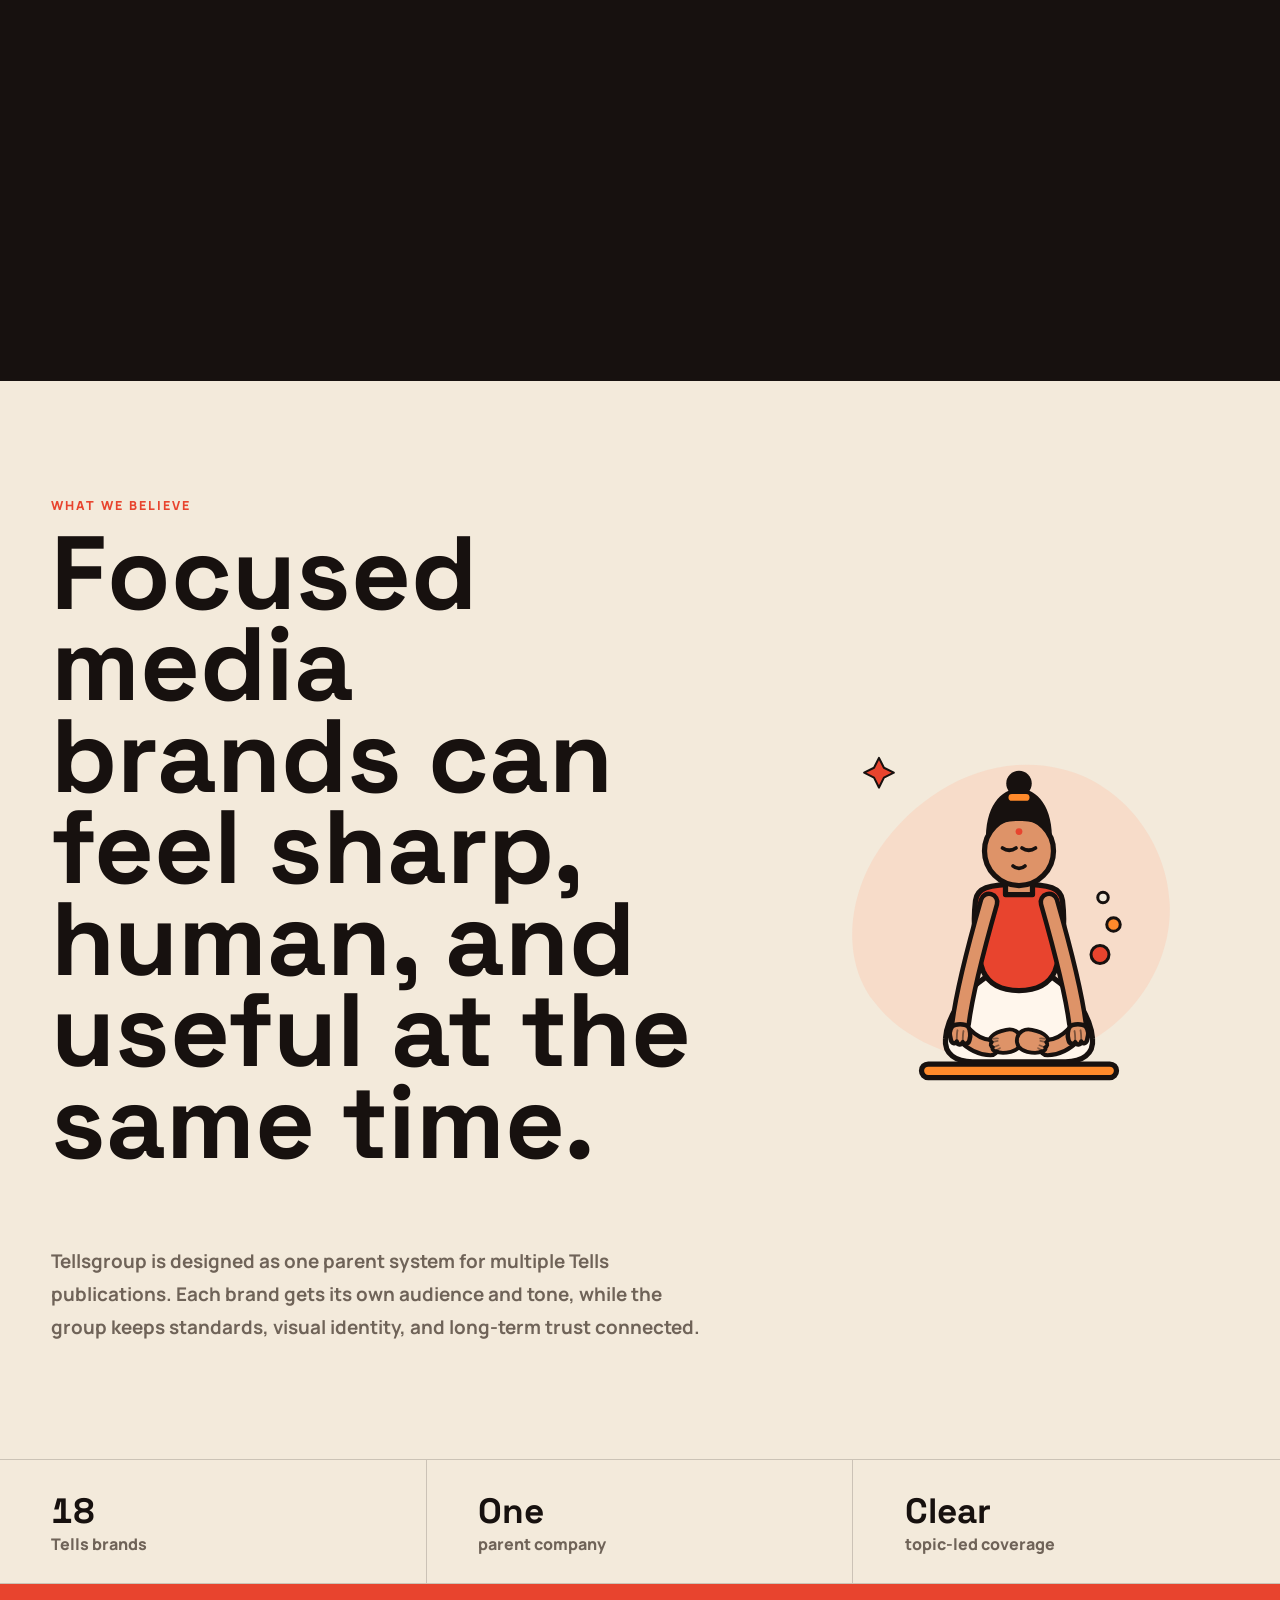
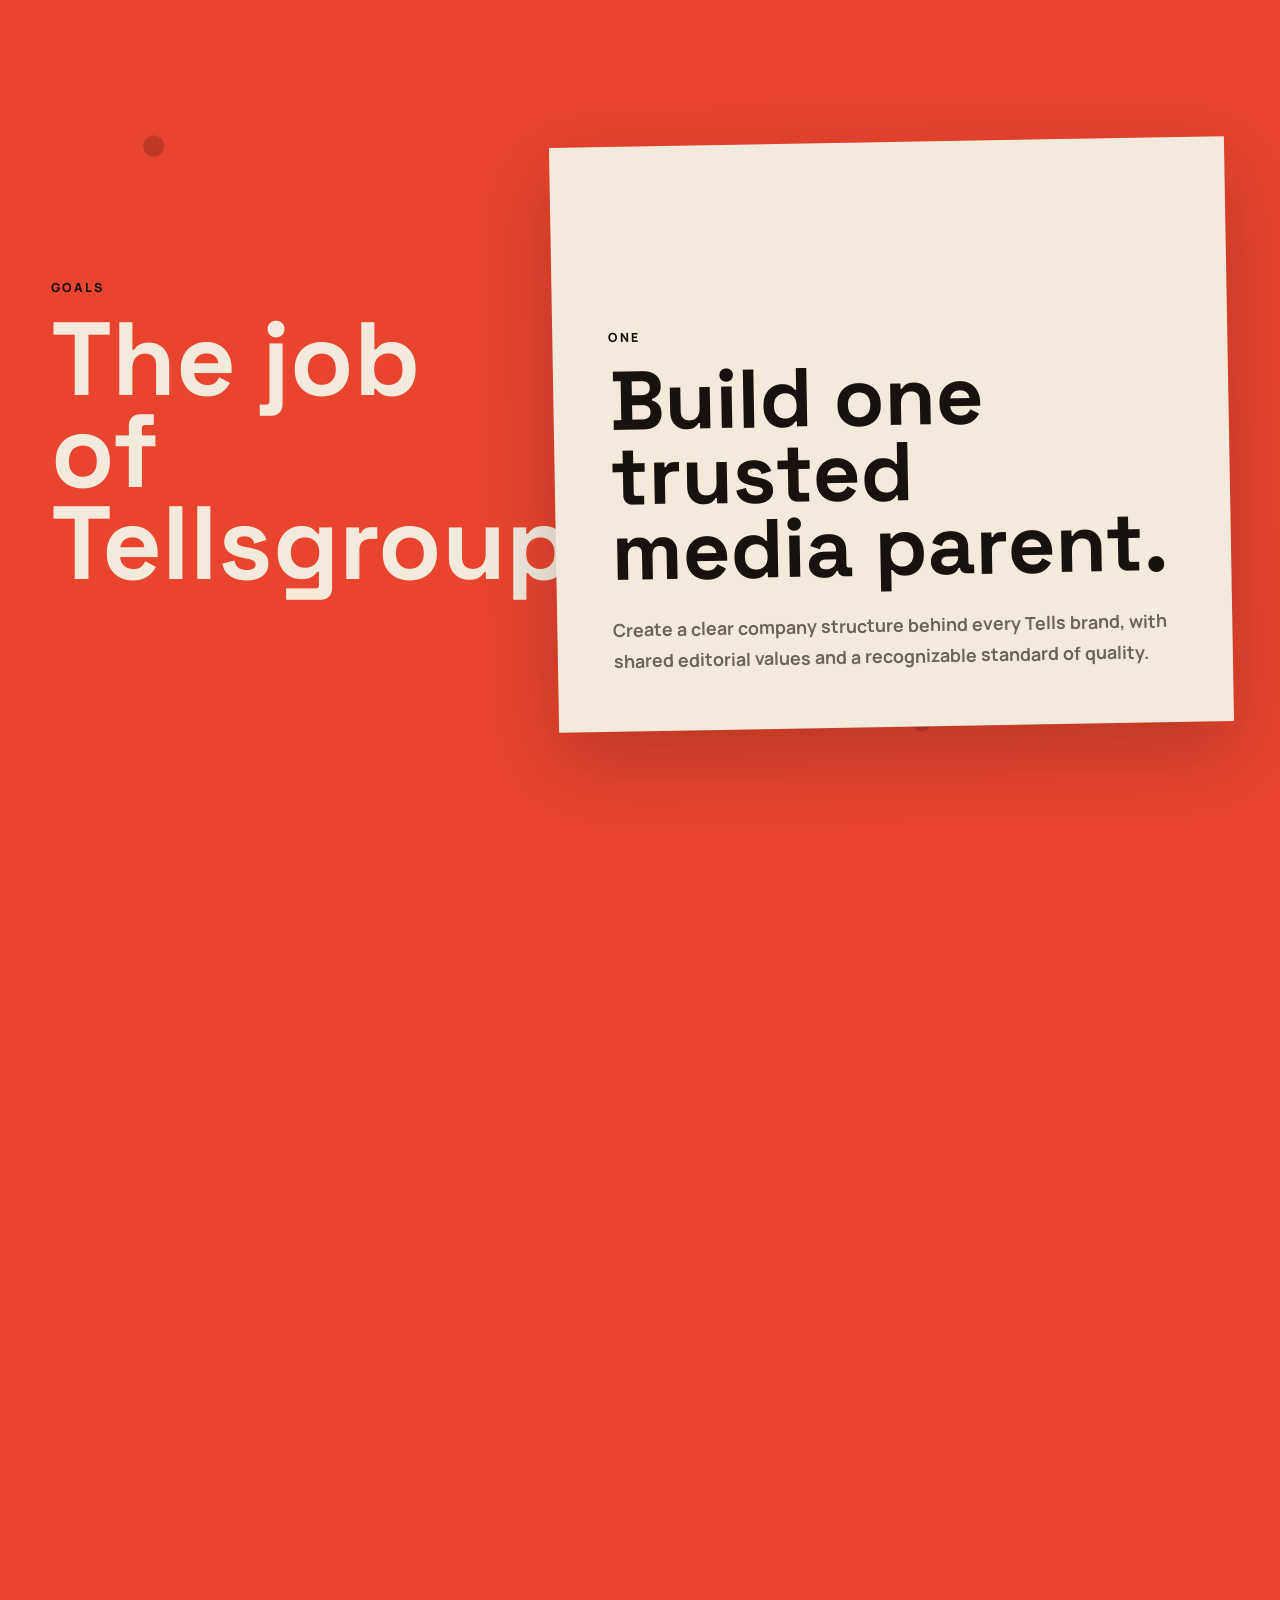
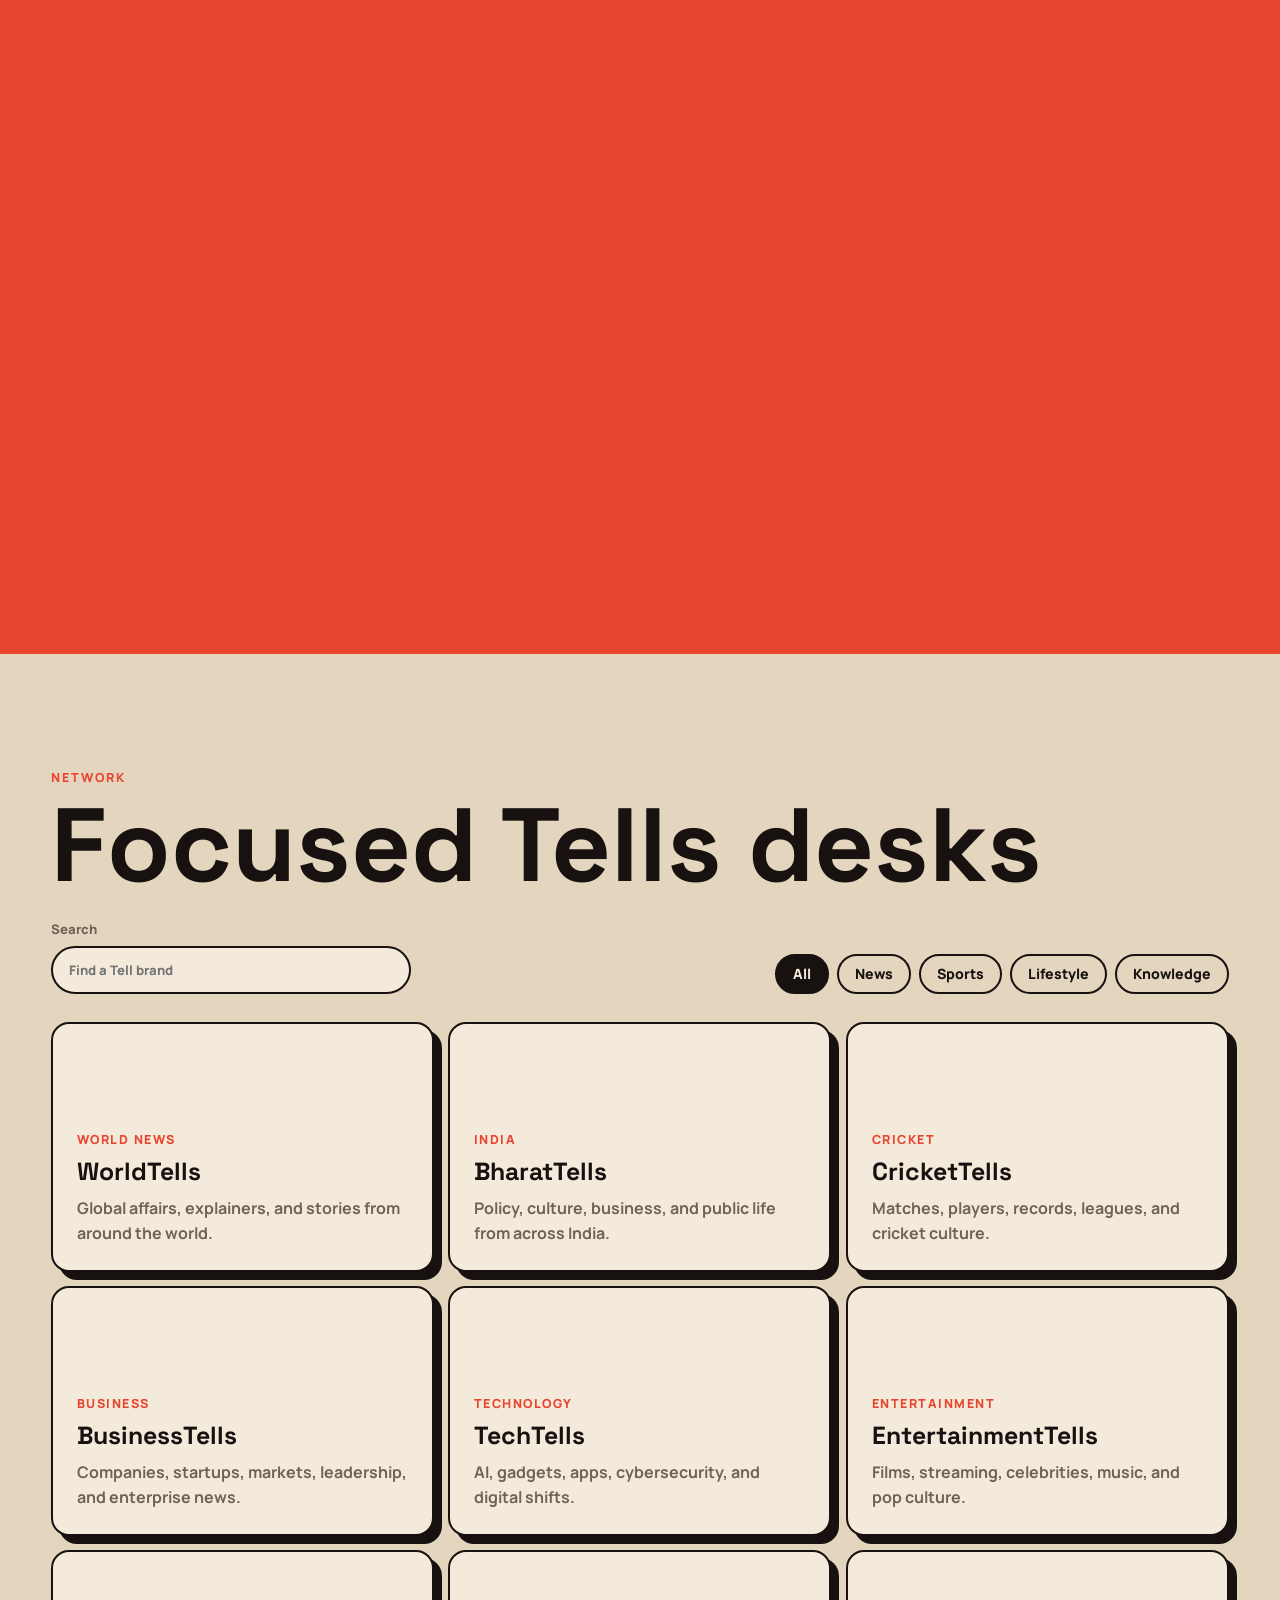
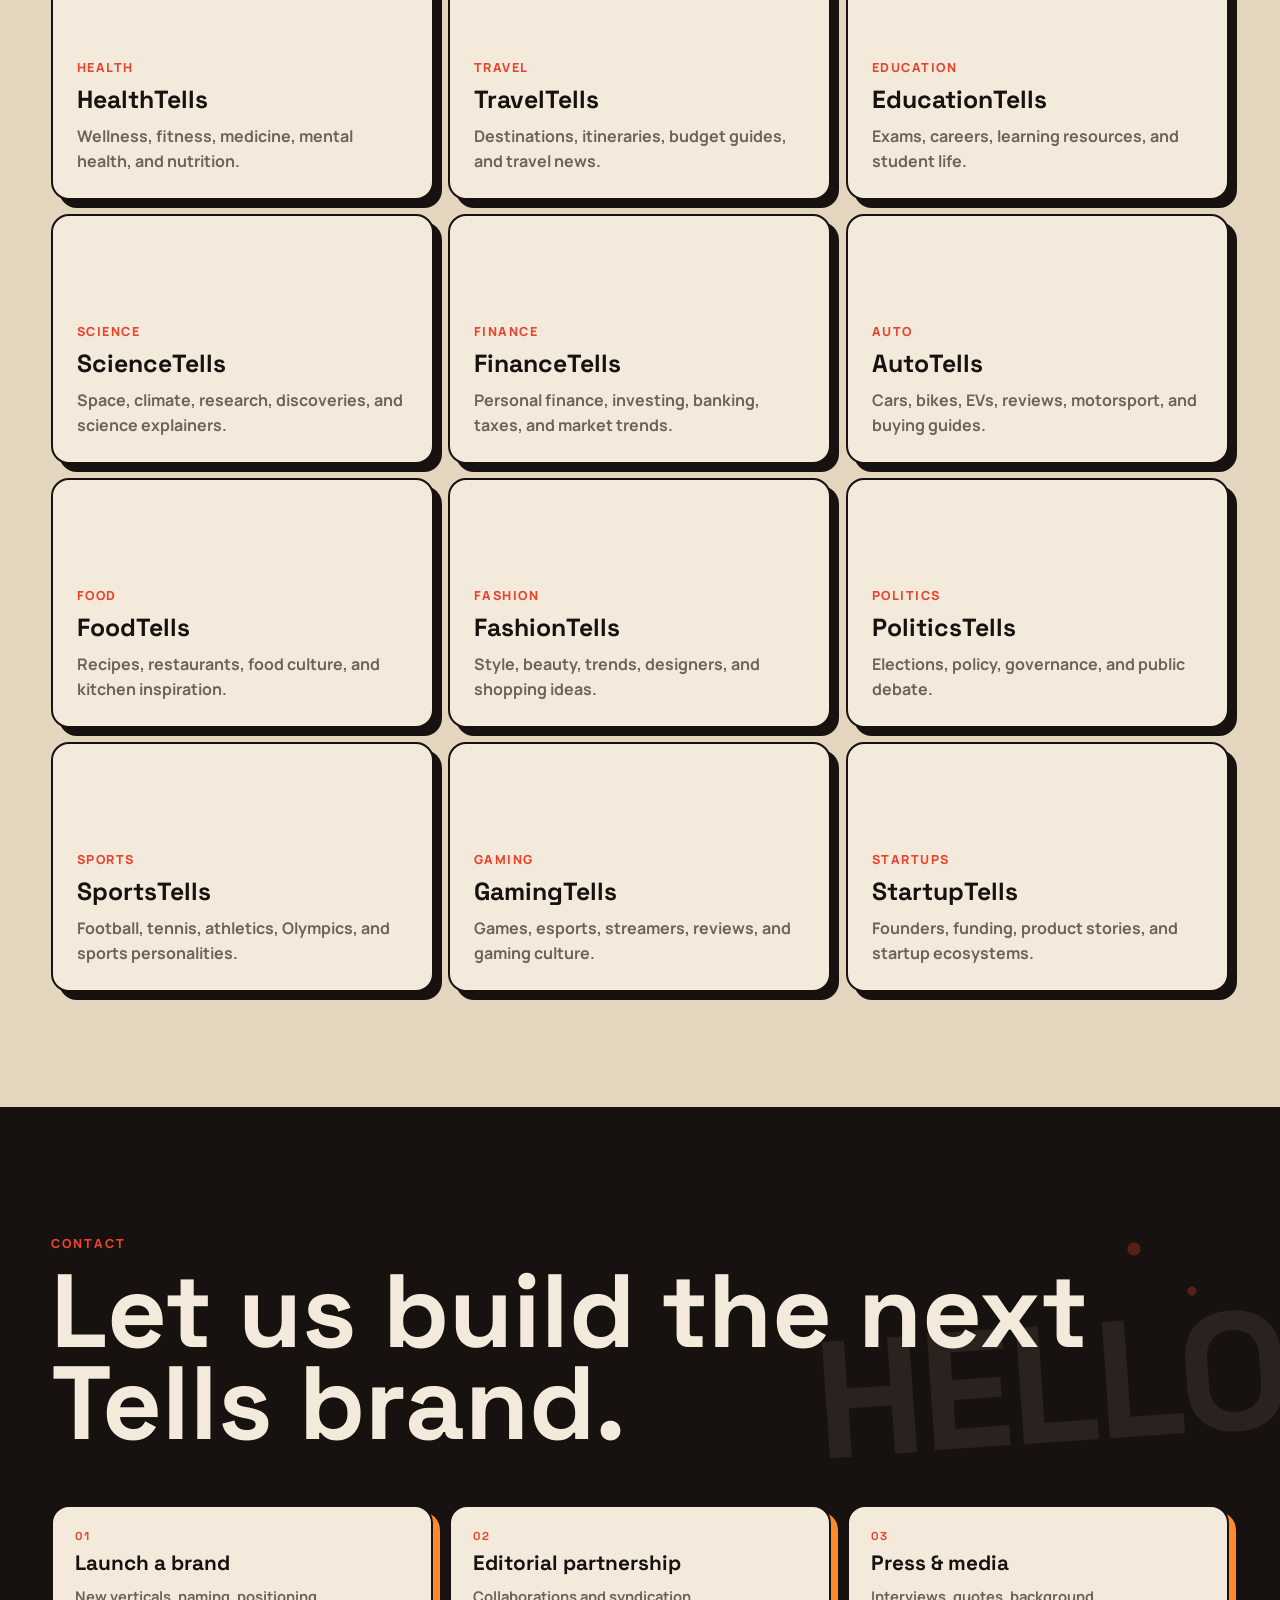
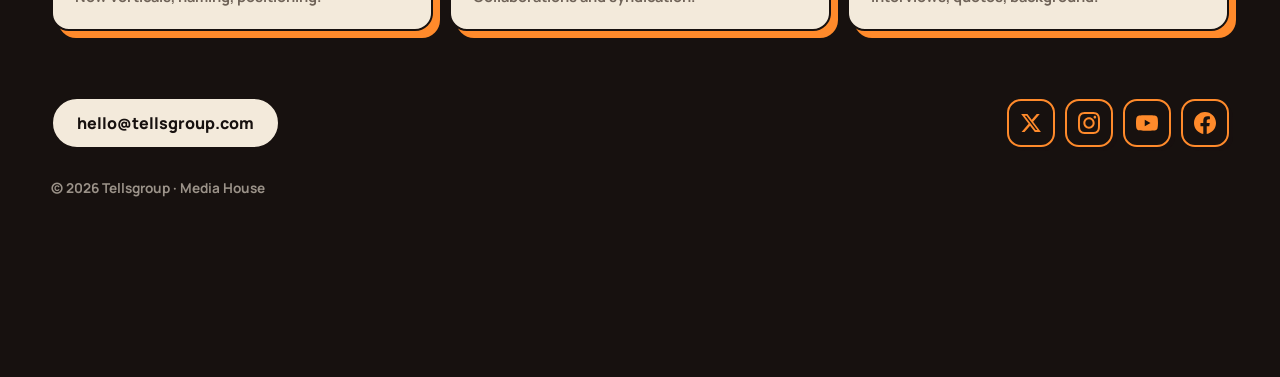
==== commit cf07d1ac: "update" ====
--- a/index.html
+++ b/index.html
@@ -6,7 +6,7 @@
   <title>Tellsgroup | Media House</title>
   <meta name="description" content="Tellsgroup is the parent company behind focused Tells brands across news, India, cricket, business, technology, and culture.">
   <link rel="icon" href="assets/favicon.ico" sizes="any">
-  <link rel="icon" type="image/png" sizes="16x16" href="F:\projects\tellsgroup3\assets\tells-logo.png">
+  <link rel="icon" type="image/png" sizes="16x16" href="assets/favicon-16x16.png">
   <link rel="icon" type="image/png" sizes="32x32" href="assets/favicon-32x32.png">
   <link rel="icon" type="image/png" sizes="192x192" href="assets/android-chrome-192x192.png">
   <link rel="apple-touch-icon" sizes="180x180" href="assets/apple-touch-icon.png">
@@ -223,37 +223,63 @@
           <path class="yoga-blob" d="M86 368c-44-57-35-148 16-214C160 79 250 37 338 59c82 20 140 99 143 180 3 79-47 155-120 190-89 43-219 15-275-61Z"/>
           <g class="yoga-body">
             <rect class="yoga-mat" x="150" y="452" width="260" height="18" rx="9"/>
-            <path class="yoga-legs" d="M216 336 C214 420 230 448 280 448 C330 448 346 420 344 336 C344 328 316 320 280 320 C244 320 216 328 216 336 Z"/>
-            <path class="yoga-shin-ink shin-left" d="M250 336 C 266 358, 282 378, 296 398"/>
-            <path class="yoga-shin shin-left" d="M250 336 C 266 358, 282 378, 296 398"/>
-            <path class="yoga-shin-ink shin-right" d="M310 336 C 294 358, 278 378, 264 398"/>
-            <path class="yoga-shin shin-right" d="M310 336 C 294 358, 278 378, 264 398"/>
-            <ellipse class="yoga-foot" cx="218" cy="434" rx="17" ry="11"/>
-            <ellipse class="yoga-foot" cx="342" cy="434" rx="17" ry="11"/>
+            <!-- Folded legs (padmasana): lap mass, shins folding in, feet sole-up on the lap -->
+            <path class="yoga-legs" d="M236 336 C 206 356, 184 390, 182 418 C 180 439, 196 449, 218 449 L342 449 C 364 449, 380 439, 378 418 C 376 390, 354 356, 324 336 Z"/>
+
+            <!-- Shins fold from each knee inward; the ends tuck under the feet -->
+            <path class="yoga-shin-ink shin-left" d="M206 412 C 218 424, 230 430, 242 430"/>
+            <path class="yoga-shin shin-left" d="M206 412 C 218 424, 230 430, 242 430"/>
+            <path class="yoga-shin-ink shin-right" d="M354 412 C 342 424, 330 430, 318 430"/>
+            <path class="yoga-shin shin-right" d="M354 412 C 342 424, 330 430, 318 430"/>
+
+            <!-- Feet resting sole-up on the lap, toes pointing outward -->
+            <g class="yoga-foot-group" transform="translate(262 422) rotate(-12)">
+              <path class="yoga-foot" d="M 4 -15 C -4 -15, -12 -14, -16 -11 C -20 -9, -21 -5, -18 -3 C -21 -1, -21 2, -18 4 C -20 6, -19 9, -15 10 C -12 13, -4 15, 4 15 C 14 15, 21 9, 21 0 C 21 -9, 14 -15, 4 -15 Z"/>
+              <path class="yoga-toe-line" d="M -17 -7 C -13 -7, -11 -7, -9 -6"/>
+              <path class="yoga-toe-line" d="M -18 -3 C -14 -3, -12 -3, -10 -3"/>
+              <path class="yoga-toe-line" d="M -18 4  C -14 4, -12 3, -10 3"/>
+              <path class="yoga-toe-line" d="M -16 9  C -13 8, -11 8, -9 7"/>
+            </g>
+            <g class="yoga-foot-group" transform="translate(298 422) rotate(12) scale(-1 1)">
+              <path class="yoga-foot" d="M 4 -15 C -4 -15, -12 -14, -16 -11 C -20 -9, -21 -5, -18 -3 C -21 -1, -21 2, -18 4 C -20 6, -19 9, -15 10 C -12 13, -4 15, 4 15 C 14 15, 21 9, 21 0 C 21 -9, 14 -15, 4 -15 Z"/>
+              <path class="yoga-toe-line" d="M -17 -7 C -13 -7, -11 -7, -9 -6"/>
+              <path class="yoga-toe-line" d="M -18 -3 C -14 -3, -12 -3, -10 -3"/>
+              <path class="yoga-toe-line" d="M -18 4  C -14 4, -12 3, -10 3"/>
+              <path class="yoga-toe-line" d="M -16 9  C -13 8, -11 8, -9 7"/>
+            </g>
+
             <path class="yoga-torso" d="M222 234 C218 268 222 300 232 328 C240 346 258 354 280 354 C302 354 320 346 328 328 C338 300 342 268 338 234 C336 218 322 212 280 212 C238 212 224 218 222 234 Z"/>
 
-            <!-- Left arm (her left, our right) stays in lap -->
-            <path class="yoga-arm-ink arm-right" d="M320 236 C 330 278, 326 318, 308 350"/>
-            <path class="yoga-arm arm-right" d="M320 236 C 330 278, 326 318, 308 350"/>
-
-            <!-- Right arm (her right, our left) in meditation mudra by default -->
+            <!-- Left arm (her left, our right) rests on the knee -->
+            <path class="yoga-arm-ink arm-right" d="M320 236 C 336 292, 352 350, 358 398"/>
+            <path class="yoga-arm arm-right" d="M320 236 C 336 292, 352 350, 358 398"/>
+            <g class="yoga-hand-group" transform="translate(359 412)">
+              <path class="yoga-hand" d="M -11 -10 C -14 -6, -15 2, -13 8 C -12 13, -7 15, -4 11 C -2 15, 3 15, 4 10 C 6 14, 11 13, 12 7 C 14 1, 13 -6, 10 -10 C 6 -14, -7 -14, -11 -10 Z"/>
+              <path class="yoga-finger-line" d="M -4 11 C -4 5, -4 0, -5 -4"/>
+              <path class="yoga-finger-line" d="M 4 10 C 4 4, 4 -1, 3 -5"/>
+            </g>
+
+            <!-- Right arm (her right, our left) rests on the knee until the blessing -->
             <g class="yoga-arm-resting">
-              <path class="yoga-arm-ink arm-left" d="M240 236 C 230 278, 234 318, 252 350"/>
-              <path class="yoga-arm arm-left" d="M240 236 C 230 278, 234 318, 252 350"/>
-              <circle class="yoga-hand yoga-hand-resting" cx="254" cy="352" r="13"/>
-            </g>
-            <circle class="yoga-hand" cx="306" cy="352" r="13"/>
+              <path class="yoga-arm-ink arm-left" d="M240 236 C 224 292, 208 350, 202 398"/>
+              <path class="yoga-arm arm-left" d="M240 236 C 224 292, 208 350, 202 398"/>
+              <g class="yoga-hand-group" transform="translate(201 412) scale(-1 1)">
+                <path class="yoga-hand" d="M -11 -10 C -14 -6, -15 2, -13 8 C -12 13, -7 15, -4 11 C -2 15, 3 15, 4 10 C 6 14, 11 13, 12 7 C 14 1, 13 -6, 10 -10 C 6 -14, -7 -14, -11 -10 Z"/>
+                <path class="yoga-finger-line" d="M -4 11 C -4 5, -4 0, -5 -4"/>
+                <path class="yoga-finger-line" d="M 4 10 C 4 4, 4 -1, 3 -5"/>
+              </g>
+            </g>
 
             <!-- Blessing mudra (abhaya) — hidden until hover -->
             <g class="yoga-blessing" opacity="0">
               <!-- divine saffron glow behind the raised palm -->
-              <circle class="yoga-blessing-glow" cx="190" cy="156" r="42"/>
-              <circle class="yoga-blessing-glow-ring" cx="190" cy="156" r="52"/>
+              <circle class="yoga-blessing-glow" cx="178" cy="114" r="42"/>
+              <circle class="yoga-blessing-glow-ring" cx="178" cy="114" r="52"/>
               <!-- raised right arm (ink outline + skin fill) -->
-              <path class="yoga-arm-ink yoga-blessing-arm-ink" d="M240 236 C 220 224 202 210 192 196" stroke-linecap="round"/>
-              <path class="yoga-arm yoga-blessing-arm" d="M240 236 C 220 224 202 210 192 196" stroke-linecap="round"/>
+              <path class="yoga-arm-ink yoga-blessing-arm-ink" d="M240 236 C 224 220, 200 190, 180 154" stroke-linecap="round"/>
+              <path class="yoga-arm yoga-blessing-arm" d="M240 236 C 224 220, 200 190, 180 154" stroke-linecap="round"/>
               <!-- hand: abhaya/ashirvad mudra scaled around wrist joint (192, 196) -->
-              <g transform="translate(192, 196) scale(0.64) translate(-192, -196)">
+              <g transform="translate(-12, -42) translate(192, 196) scale(0.64) translate(-192, -196)">
                 <g class="yoga-blessing-hand">
                   <path class="yoga-blessing-hand-outline" d="
                     M 176 196
@@ -262,8 +288,8 @@
                     C 175 106, 177 114, 177 120
                     C 177 104, 179 90, 183 90
                     C 187 90, 189 100, 189 112
-                    C 189 98, 191 82, 196 82
-                    C 201 82, 203 94, 203 108
+                    C 189 98, 192 82, 196 82
+                    C 200 82, 202 94, 203 108
                     C 203 98, 204 86, 208 86
                     C 212 86, 214 96, 213 114
                     C 213 130, 211 142, 209 148
@@ -460,17 +486,17 @@
       </div>
 
       <div class="contact-cards">
-        <a class="contact-card" href="/cdn-cgi/l/email-protection#f39b969f9f9cb387969f9f8094819c8683dd909c9e">
+        <a class="contact-card" href="mailto:hello@tellsgroup.com">
           <span class="contact-card-index">01</span>
           <strong>Launch a brand</strong>
           <p>New verticals, naming, positioning.</p>
         </a>
-        <a class="contact-card" href="/cdn-cgi/l/email-protection#9bf3fef7f7f4dbeffef7f7e8fce9f4eeebb5f8f4f6">
+        <a class="contact-card" href="mailto:hello@tellsgroup.com">
           <span class="contact-card-index">02</span>
           <strong>Editorial partnership</strong>
           <p>Collaborations and syndication.</p>
         </a>
-        <a class="contact-card" href="/cdn-cgi/l/email-protection#6d05080101022d190801011e0a1f02181d430e0200">
+        <a class="contact-card" href="mailto:hello@tellsgroup.com">
           <span class="contact-card-index">03</span>
           <strong>Press &amp; media</strong>
           <p>Interviews, quotes, background.</p>
@@ -478,7 +504,7 @@
       </div>
 
       <div class="contact-closer">
-        <a class="round-button dark" href="/cdn-cgi/l/email-protection#91f9f4fdfdfed1e5f4fdfde2f6e3fee4e1bff2fefc"><span class="__cf_email__" data-cfemail="85ede0e9e9eac5f1e0e9e9f6e2f7eaf0f5abe6eae8">[email&#160;protected]</span></a>
+        <a class="round-button dark" href="mailto:hello@tellsgroup.com">hello@tellsgroup.com</a>
         <div class="social-row">
           <a class="social-chip" href="https://x.com/tellsgroup" target="_blank" rel="noopener noreferrer" aria-label="Tellsgroup on X">
             <svg viewBox="0 0 24 24" aria-hidden="true" focusable="false"><path d="M18.244 2.25h3.308l-7.227 8.26 8.502 11.24H16.17l-5.214-6.817L4.99 21.75H1.68l7.73-8.835L1.254 2.25H8.08l4.713 6.231 5.451-6.231zm-1.161 17.52h1.833L7.084 4.126H5.117l11.966 15.644z"/></svg>
@@ -593,8 +619,7 @@
     </div>
   </div>
 
-  <script data-cfasync="false" src="/cdn-cgi/scripts/5c5dd728/cloudflare-static/email-decode.min.js"></script><script src="script.js"></script>
-
-
-<script type="module" src="https://static.cloudflareinsights.com/beacon.min.js/v4513226cdae34746b4dedf0b4dfa099e1781791509496" integrity="sha512-ZE9pZaUXND66v380QUtch/5sE9tPFh2zg45pR2PB0CVkCtOREv2AJKkSidISWkysEuQ0EH8faUU5du78bx87UQ==" data-cf-beacon='{"version":"2024.11.0","token":"1954b47c125f43f8b4338b3c4f804e4f"}' crossorigin="anonymous"></script>
-<script>(function(){function c(){var b=a.contentDocument||(a.contentWindow&&a.contentWindow.document);if(b){var d=b.createElement('script');d.innerHTML="window.__CF$cv$params={r:'a294b4f86ffec116',t:'MTc4NjQyNDc0Mw=='};var a=document.createElement('script');a.src='/cdn-cgi/challenge-platform/scripts/jsd/main.js';document.getElementsByTagName('head')[0].appendChild(a);";b.getElementsByTagName('head')[0].appendChild(d)}}if(document.body){var a=document.createElement('iframe');a.height=1;a.width=1;a.style.position='absolute';a.style.top=0;a.style.left=0;a.style.border='none';a.style.visibility='hidden';document.body.appendChild(a);if('loading'!==document.readyState)c();else if(window.addEventListener)document.addEventListener('DOMContentLoaded',c);else{var e=document.onreadystatechange||function(){};document.onreadystatechange=function(b){e(b);'loading'!==document.readyState&&(document.onreadystatechange=e,c())}}}})();</script></body></html>
+  <script src="script.js"></script>
+
+
+</body></html>
--- a/styles.css
+++ b/styles.css
@@ -1361,7 +1361,8 @@
 .yoga-foot {
   fill: #de9368;
   stroke: var(--ink);
-  stroke-width: 7;
+  stroke-width: 5;
+  stroke-linejoin: round;
 }
 
 .yoga-torso {
@@ -1421,12 +1422,12 @@
 }
 
 .yoga-shin-ink {
-  stroke-width: 30;
+  stroke-width: 26;
 }
 
 .yoga-shin {
   stroke: #de9368;
-  stroke-width: 18;
+  stroke-width: 15;
   stroke-linecap: round;
   fill: none;
 }
@@ -1434,7 +1435,24 @@
 .yoga-hand {
   fill: #de9368;
   stroke: var(--ink);
-  stroke-width: 7;
+  stroke-width: 6;
+  stroke-linejoin: round;
+}
+
+.yoga-toe-line {
+  fill: none;
+  stroke: var(--ink);
+  stroke-width: 2.2;
+  stroke-linecap: round;
+  opacity: 0.45;
+}
+
+.yoga-finger-line {
+  fill: none;
+  stroke: var(--ink);
+  stroke-width: 2.4;
+  stroke-linecap: round;
+  opacity: 0.5;
 }
 
 .yoga-body {
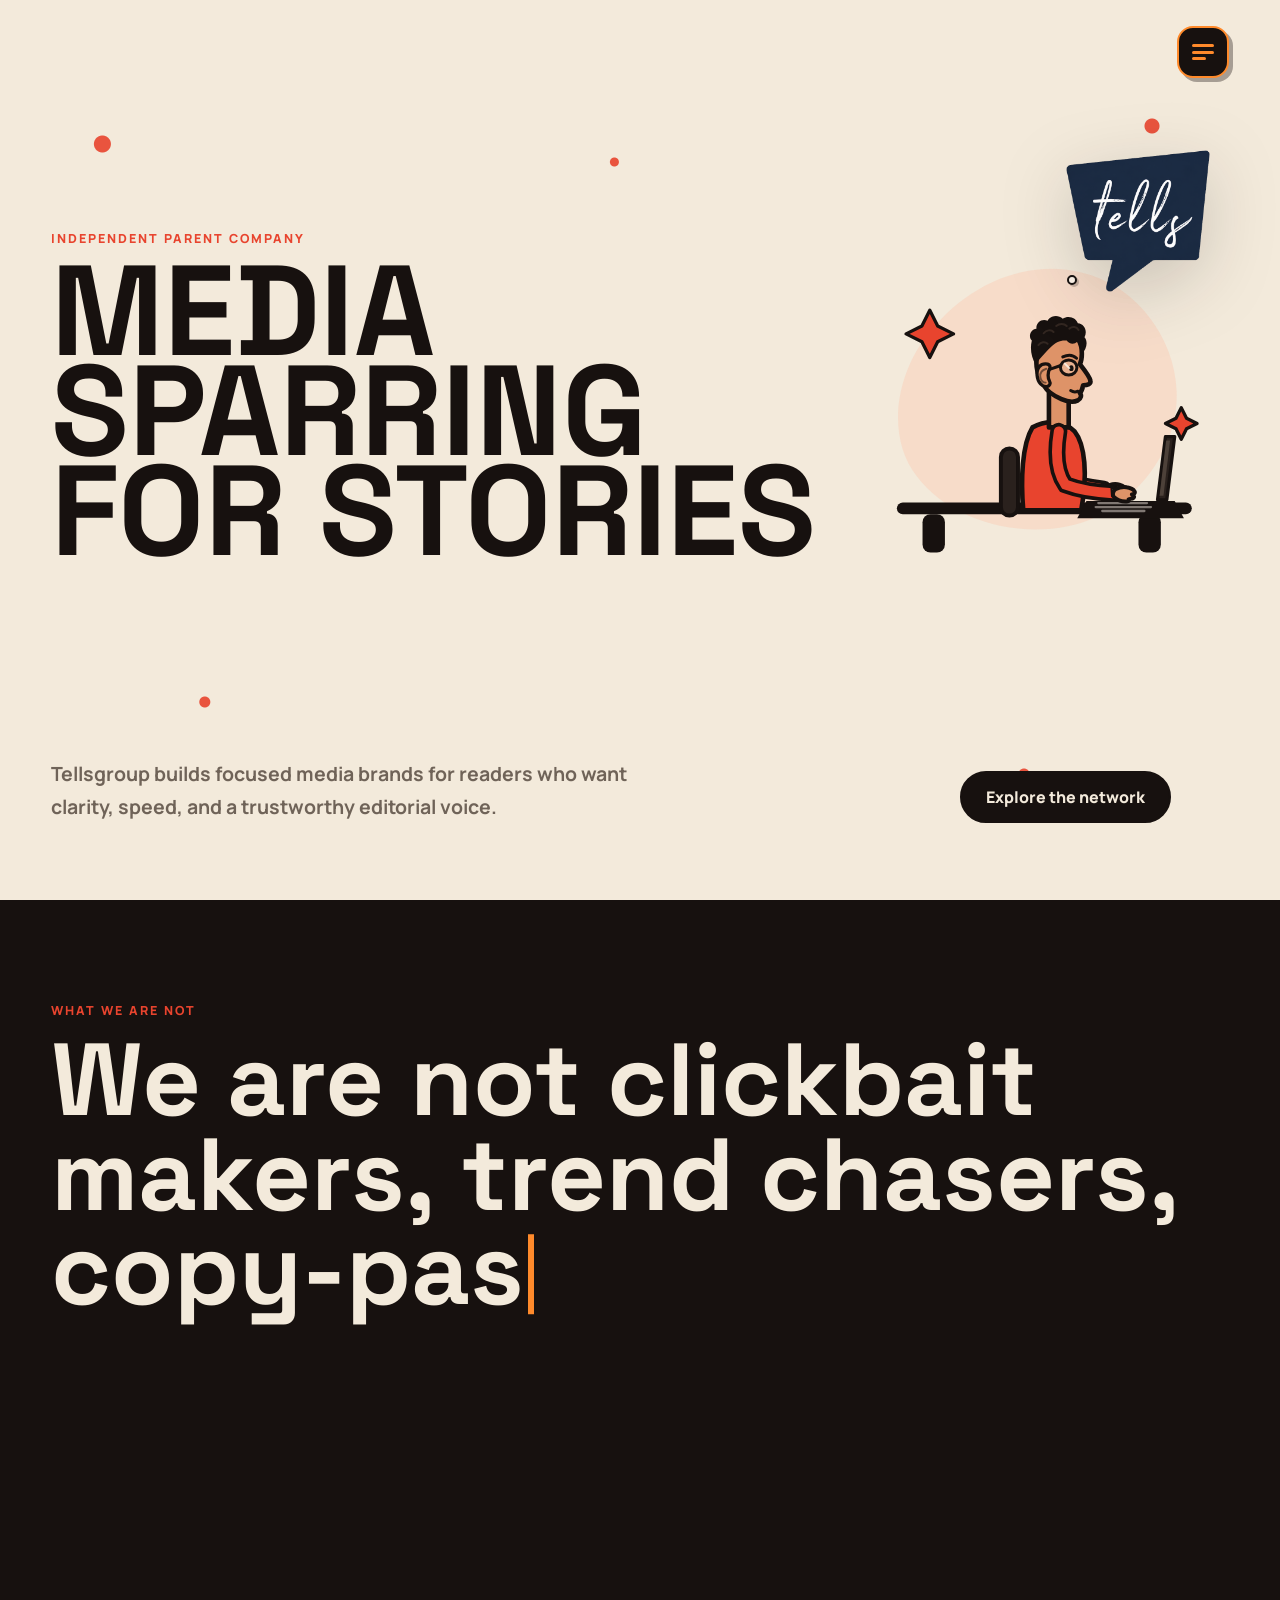
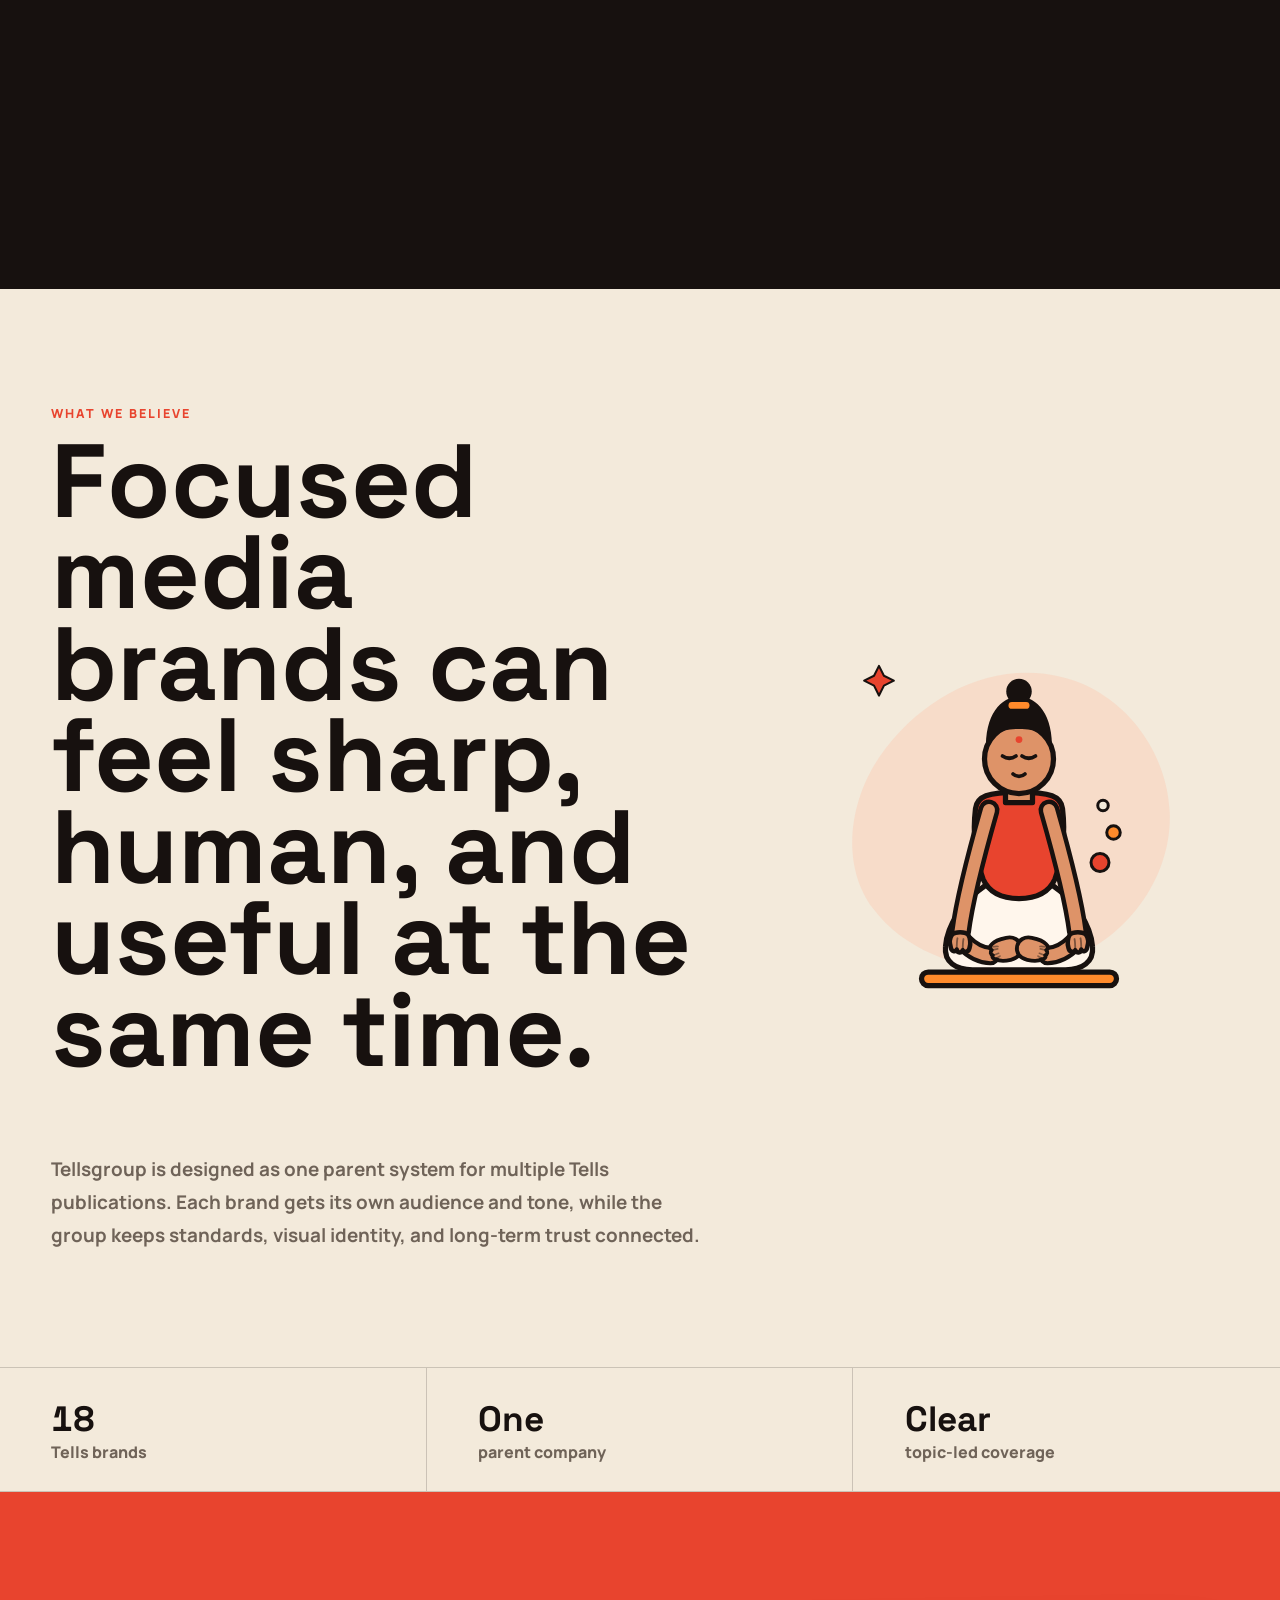
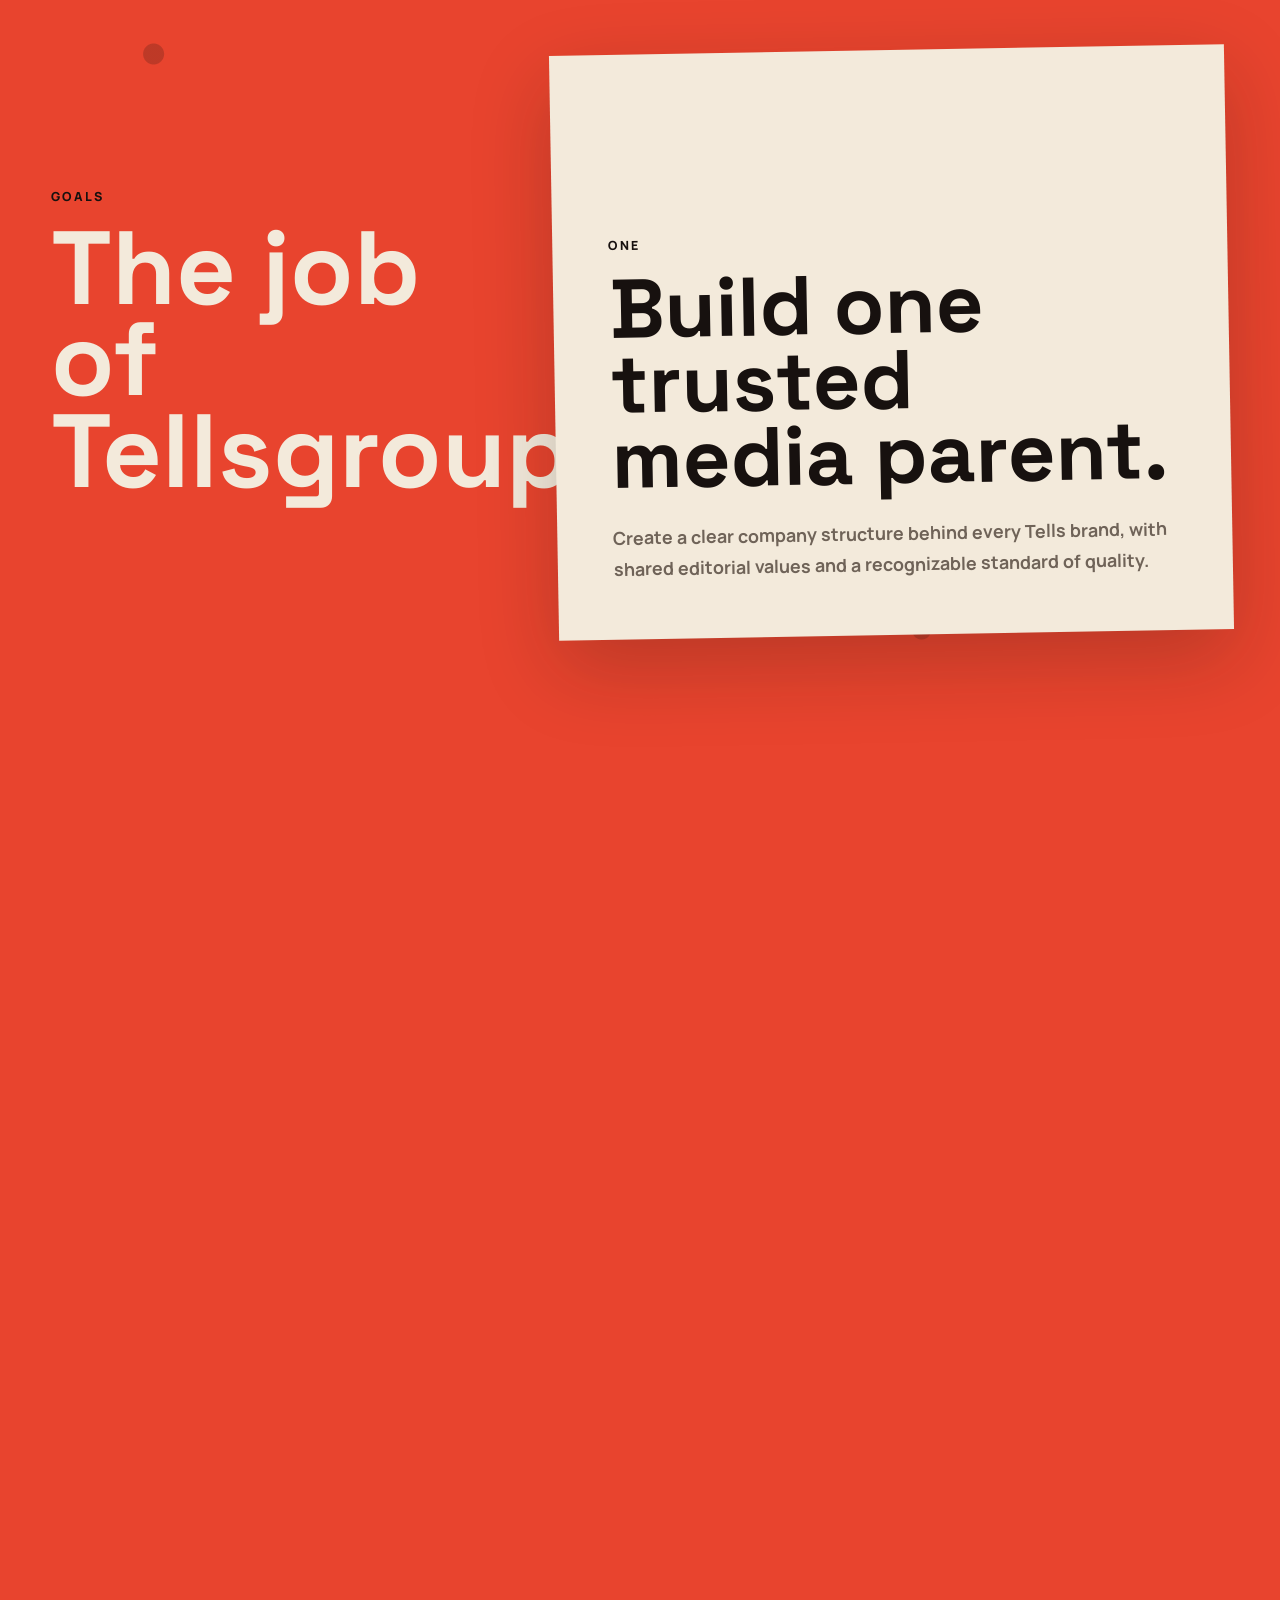
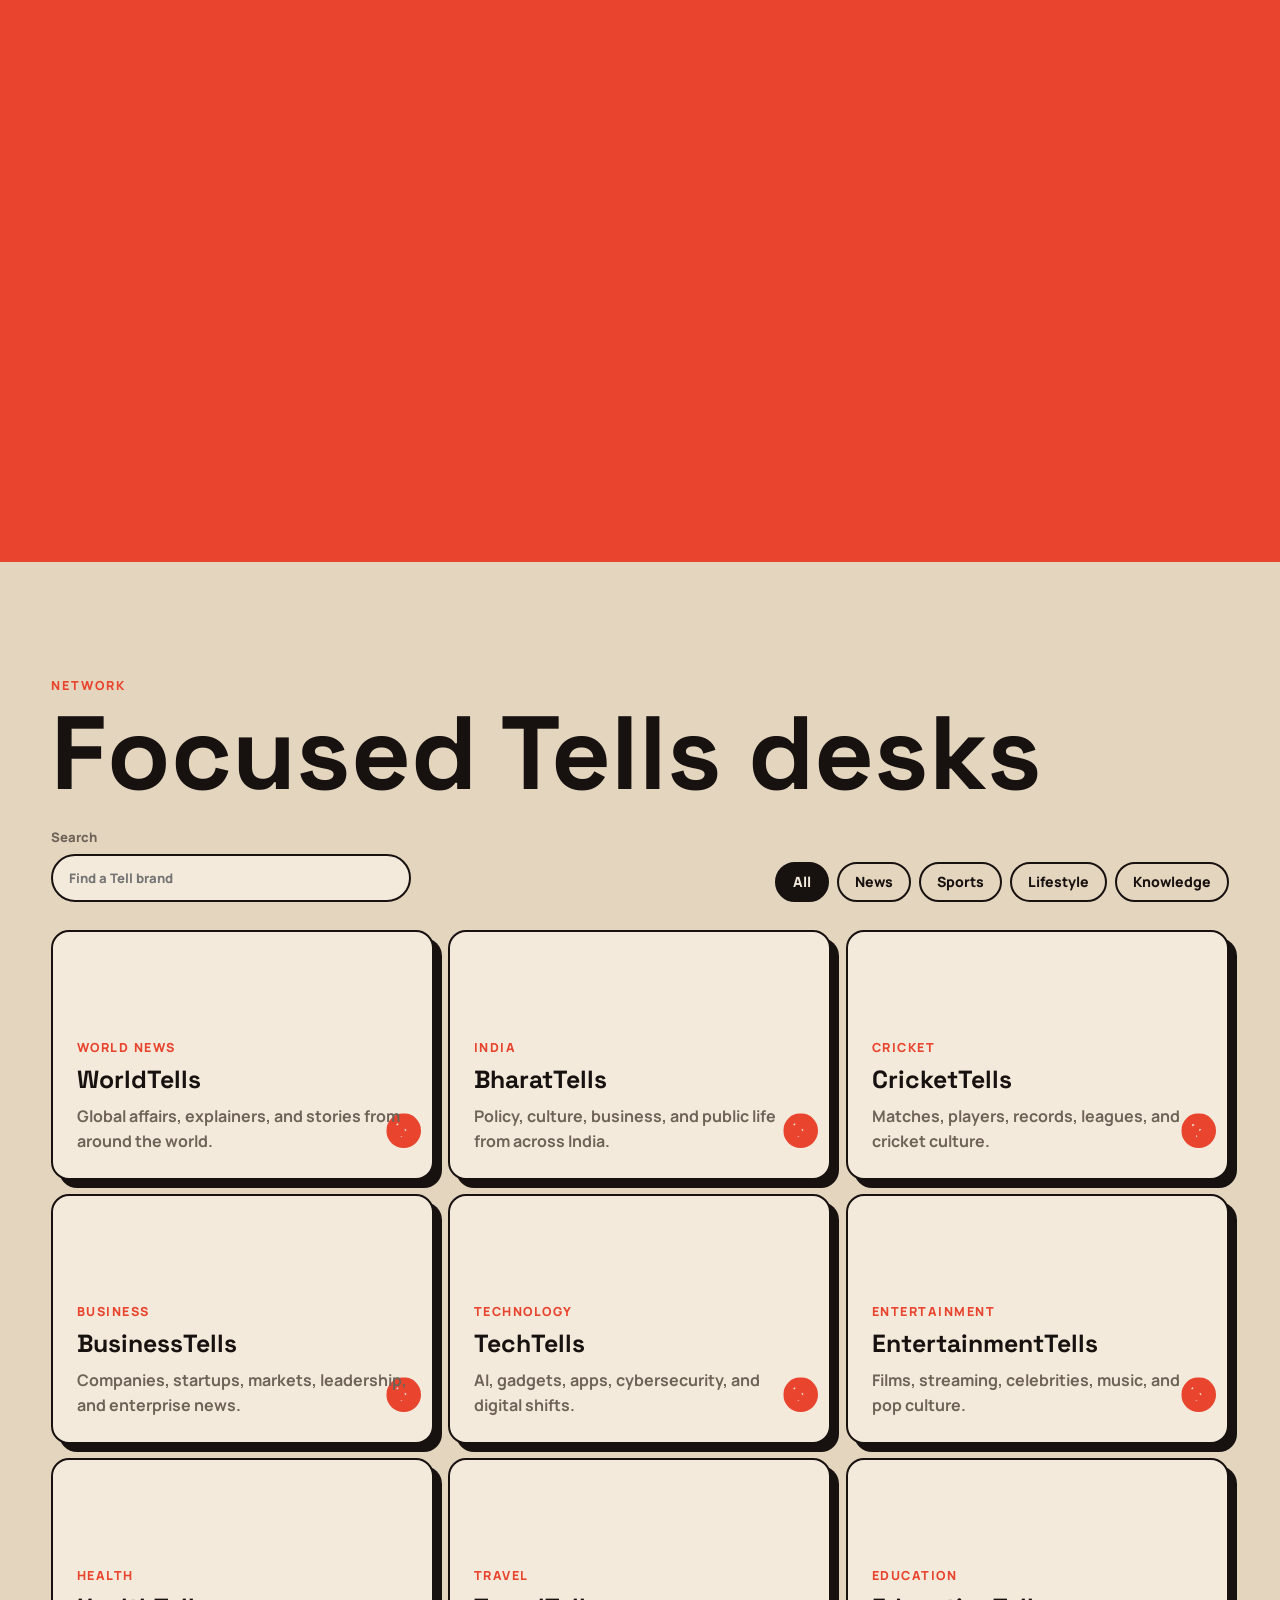
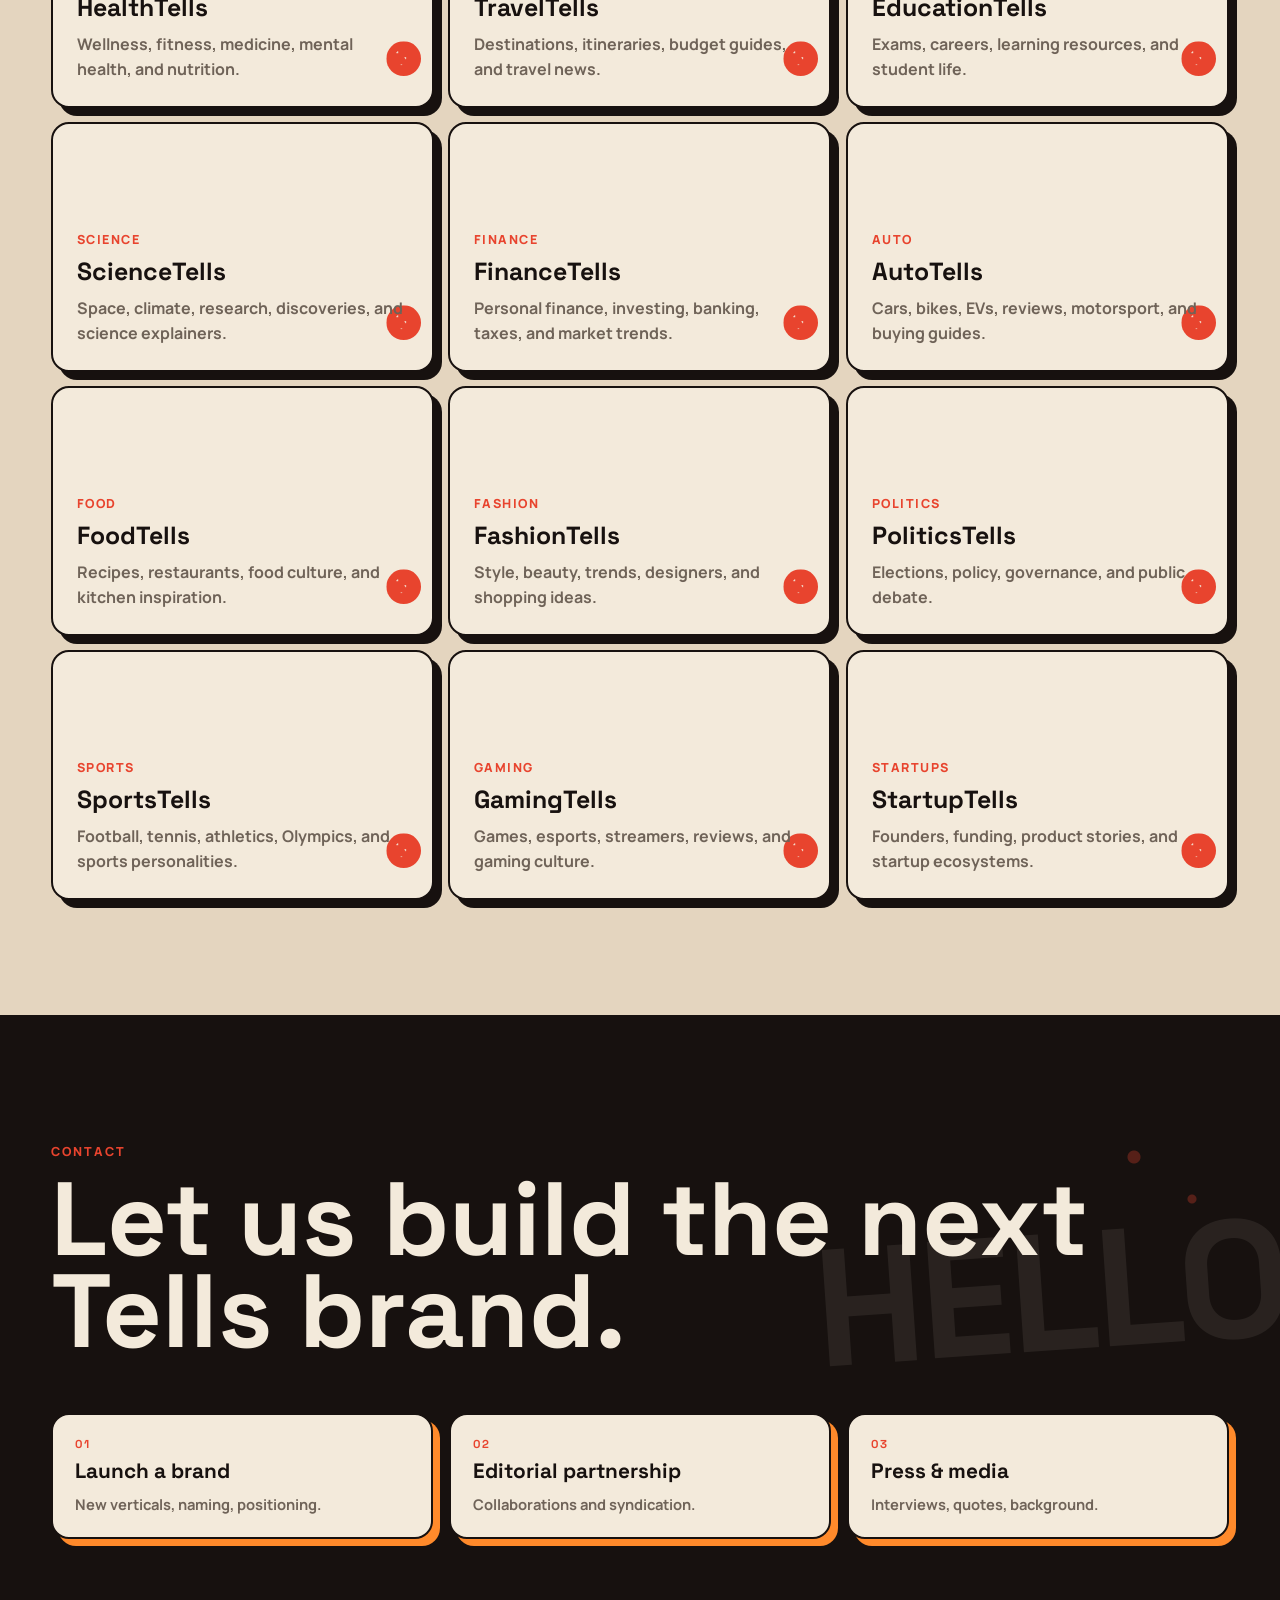
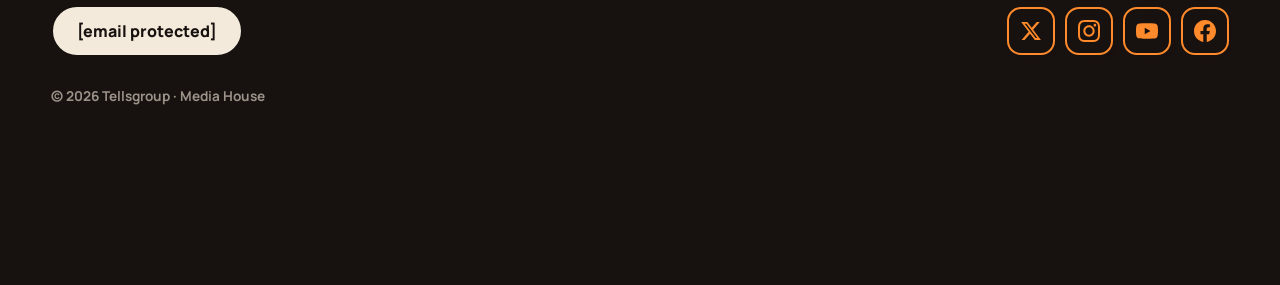
==== commit 8ca7e964: "update" ====
--- a/index.html
+++ b/index.html
@@ -33,6 +33,11 @@
       </span>
     </button>
 
+    <!-- live scroll percentage, sits under the menu button -->
+    <div class="scroll-progress" aria-hidden="true">
+      <span class="scroll-progress-value" id="scrollProgress">0%</span>
+    </div>
+
     <div class="mobile-nav" id="mobileNav" hidden>
       <nav class="mobile-nav-panel" aria-label="Navigation">
         <a href="#goals" data-mobile-link style="--i: 0">
@@ -455,24 +460,24 @@
       </div>
 
       <div class="brands-grid" id="brandsGrid">
-        <a class="brand-card" href="https://worldtells.com" data-category="news"><span>World news</span><strong>WorldTells</strong><p>Global affairs, explainers, and stories from around the world.</p></a>
-        <a class="brand-card" href="https://bharattells.com" data-category="news"><span>India</span><strong>BharatTells</strong><p>Policy, culture, business, and public life from across India.</p></a>
-        <a class="brand-card" href="https://crickettells.com" data-category="sports"><span>Cricket</span><strong>CricketTells</strong><p>Matches, players, records, leagues, and cricket culture.</p></a>
-        <a class="brand-card" href="https://businesstells.com" data-category="news"><span>Business</span><strong>BusinessTells</strong><p>Companies, startups, markets, leadership, and enterprise news.</p></a>
-        <a class="brand-card" href="https://techtells.com" data-category="knowledge"><span>Technology</span><strong>TechTells</strong><p>AI, gadgets, apps, cybersecurity, and digital shifts.</p></a>
-        <a class="brand-card" href="https://entertainmenttells.com" data-category="lifestyle"><span>Entertainment</span><strong>EntertainmentTells</strong><p>Films, streaming, celebrities, music, and pop culture.</p></a>
-        <a class="brand-card" href="https://healthtells.com" data-category="lifestyle"><span>Health</span><strong>HealthTells</strong><p>Wellness, fitness, medicine, mental health, and nutrition.</p></a>
-        <a class="brand-card" href="https://traveltells.com" data-category="lifestyle"><span>Travel</span><strong>TravelTells</strong><p>Destinations, itineraries, budget guides, and travel news.</p></a>
-        <a class="brand-card" href="https://educationtells.com" data-category="knowledge"><span>Education</span><strong>EducationTells</strong><p>Exams, careers, learning resources, and student life.</p></a>
-        <a class="brand-card" href="https://sciencetells.com" data-category="knowledge"><span>Science</span><strong>ScienceTells</strong><p>Space, climate, research, discoveries, and science explainers.</p></a>
-        <a class="brand-card" href="https://financetells.com" data-category="news"><span>Finance</span><strong>FinanceTells</strong><p>Personal finance, investing, banking, taxes, and market trends.</p></a>
-        <a class="brand-card" href="https://autotells.com" data-category="lifestyle"><span>Auto</span><strong>AutoTells</strong><p>Cars, bikes, EVs, reviews, motorsport, and buying guides.</p></a>
-        <a class="brand-card" href="https://foodtells.com" data-category="lifestyle"><span>Food</span><strong>FoodTells</strong><p>Recipes, restaurants, food culture, and kitchen inspiration.</p></a>
-        <a class="brand-card" href="https://fashiontells.com" data-category="lifestyle"><span>Fashion</span><strong>FashionTells</strong><p>Style, beauty, trends, designers, and shopping ideas.</p></a>
-        <a class="brand-card" href="https://politicstells.com" data-category="news"><span>Politics</span><strong>PoliticsTells</strong><p>Elections, policy, governance, and public debate.</p></a>
-        <a class="brand-card" href="https://sportstells.com" data-category="sports"><span>Sports</span><strong>SportsTells</strong><p>Football, tennis, athletics, Olympics, and sports personalities.</p></a>
-        <a class="brand-card" href="https://gamingtells.com" data-category="lifestyle"><span>Gaming</span><strong>GamingTells</strong><p>Games, esports, streamers, reviews, and gaming culture.</p></a>
-        <a class="brand-card" href="https://startuptells.com" data-category="knowledge"><span>Startups</span><strong>StartupTells</strong><p>Founders, funding, product stories, and startup ecosystems.</p></a>
+        <a class="brand-card" href="https://instagram.com/worldtells" data-category="news"><span>World news</span><strong>WorldTells</strong><p>Global affairs, explainers, and stories from around the world.</p></a>
+        <a class="brand-card" href="https://instagram.com/bharatells" data-category="news"><span>India</span><strong>BharatTells</strong><p>Policy, culture, business, and public life from across India.</p></a>
+        <a class="brand-card" href="https://instagram.com/cricketells" data-category="sports"><span>Cricket</span><strong>CricketTells</strong><p>Matches, players, records, leagues, and cricket culture.</p></a>
+        <a class="brand-card" href="https://instagram.com/cashtells" data-category="news"><span>Business</span><strong>BusinessTells</strong><p>Companies, startups, markets, leadership, and enterprise news.</p></a>
+        <a class="brand-card" href="https://instagram.com/tellsgroup" data-category="knowledge"><span>Technology</span><strong>TechTells</strong><p>AI, gadgets, apps, cybersecurity, and digital shifts.</p></a>
+        <a class="brand-card" href="https://instagram.com/filmytells" data-category="lifestyle"><span>Entertainment</span><strong>EntertainmentTells</strong><p>Films, streaming, celebrities, music, and pop culture.</p></a>
+        <a class="brand-card" href="https://instagram.com/healthtells" data-category="lifestyle"><span>Health</span><strong>HealthTells</strong><p>Wellness, fitness, medicine, mental health, and nutrition.</p></a>
+        <a class="brand-card" href="https://instagram.com/tourtells" data-category="lifestyle"><span>Travel</span><strong>TravelTells</strong><p>Destinations, itineraries, budget guides, and travel news.</p></a>
+        <a class="brand-card" href="https://instagram.com/carrertells" data-category="knowledge"><span>Education</span><strong>EducationTells</strong><p>Exams, careers, learning resources, and student life.</p></a>
+        <a class="brand-card" href="https://instagram.com/galaxytells" data-category="knowledge"><span>Science</span><strong>ScienceTells</strong><p>Space, climate, research, discoveries, and science explainers.</p></a>
+        <a class="brand-card" href="https://instagram.com/tellsgroup" data-category="news"><span>Finance</span><strong>FinanceTells</strong><p>Personal finance, investing, banking, taxes, and market trends.</p></a>
+        <a class="brand-card" href="https://instagram.com/tellsgroup" data-category="lifestyle"><span>Auto</span><strong>AutoTells</strong><p>Cars, bikes, EVs, reviews, motorsport, and buying guides.</p></a>
+        <a class="brand-card" href="https://instagram.com/tellsgroup" data-category="lifestyle"><span>Food</span><strong>FoodTells</strong><p>Recipes, restaurants, food culture, and kitchen inspiration.</p></a>
+        <a class="brand-card" href="https://instagram.com/publictells" data-category="lifestyle"><span>Fashion</span><strong>FashionTells</strong><p>Style, beauty, trends, designers, and shopping ideas.</p></a>
+        <a class="brand-card" href="https://instagram.com/policytells" data-category="news"><span>Politics</span><strong>PoliticsTells</strong><p>Elections, policy, governance, and public debate.</p></a>
+        <a class="brand-card" href="https://instagram.com/sportstells" data-category="sports"><span>Sports</span><strong>SportsTells</strong><p>Football, tennis, athletics, Olympics, and sports personalities.</p></a>
+        <a class="brand-card" href="https://instagram.com/tellsgroup" data-category="lifestyle"><span>Gaming</span><strong>GamingTells</strong><p>Games, esports, streamers, reviews, and gaming culture.</p></a>
+        <a class="brand-card" href="https://instagram.com/tellsgroup" data-category="knowledge"><span>Startups</span><strong>StartupTells</strong><p>Founders, funding, product stories, and startup ecosystems.</p></a>
       </div>
     </section>
 
@@ -486,17 +491,17 @@
       </div>
 
       <div class="contact-cards">
-        <a class="contact-card" href="mailto:hello@tellsgroup.com">
+        <a class="contact-card" href="/cdn-cgi/l/email-protection#fa929f969695ba8e9f9696899d88958f8ad4999597">
           <span class="contact-card-index">01</span>
           <strong>Launch a brand</strong>
           <p>New verticals, naming, positioning.</p>
         </a>
-        <a class="contact-card" href="mailto:hello@tellsgroup.com">
+        <a class="contact-card" href="/cdn-cgi/l/email-protection#533b363f3f3c1327363f3f2034213c26237d303c3e">
           <span class="contact-card-index">02</span>
           <strong>Editorial partnership</strong>
           <p>Collaborations and syndication.</p>
         </a>
-        <a class="contact-card" href="mailto:hello@tellsgroup.com">
+        <a class="contact-card" href="/cdn-cgi/l/email-protection#85ede0e9e9eac5f1e0e9e9f6e2f7eaf0f5abe6eae8">
           <span class="contact-card-index">03</span>
           <strong>Press &amp; media</strong>
           <p>Interviews, quotes, background.</p>
@@ -504,7 +509,7 @@
       </div>
 
       <div class="contact-closer">
-        <a class="round-button dark" href="mailto:hello@tellsgroup.com">hello@tellsgroup.com</a>
+        <a class="round-button dark" href="/cdn-cgi/l/email-protection#9af2fff6f6f5daeefff6f6e9fde8f5efeab4f9f5f7"><span class="__cf_email__" data-cfemail="7c14191010133c081910100f1b0e13090c521f1311">[email&#160;protected]</span></a>
         <div class="social-row">
           <a class="social-chip" href="https://x.com/tellsgroup" target="_blank" rel="noopener noreferrer" aria-label="Tellsgroup on X">
             <svg viewBox="0 0 24 24" aria-hidden="true" focusable="false"><path d="M18.244 2.25h3.308l-7.227 8.26 8.502 11.24H16.17l-5.214-6.817L4.99 21.75H1.68l7.73-8.835L1.254 2.25H8.08l4.713 6.231 5.451-6.231zm-1.161 17.52h1.833L7.084 4.126H5.117l11.966 15.644z"/></svg>
@@ -588,7 +593,7 @@
         </div>
         <div class="cat-panel-title">
           <strong>Tells Cat</strong>
-          <small>Online · Replies instantly</small>
+          <small>Online · Meow Meow</small>
         </div>
         <button id="catClose" type="button" aria-label="Close chat">
           <svg viewBox="0 0 24 24" width="14" height="14" aria-hidden="true"><path d="M6 6l12 12M18 6L6 18" stroke="currentColor" stroke-width="2.5" stroke-linecap="round" fill="none"/></svg>
@@ -619,7 +624,7 @@
     </div>
   </div>
 
-  <script src="script.js"></script>
-
-
-</body></html>
+  <script data-cfasync="false" src="/cdn-cgi/scripts/5c5dd728/cloudflare-static/email-decode.min.js"></script><script src="script.js"></script>
+
+
+<script>(function(){function c(){var b=a.contentDocument||(a.contentWindow&&a.contentWindow.document);if(b){var d=b.createElement('script');d.innerHTML="window.__CF$cv$params={r:'a296056728ab47e8',t:'MTc4NjQzODUyNA=='};var a=document.createElement('script');a.src='/cdn-cgi/challenge-platform/scripts/jsd/main.js';document.getElementsByTagName('head')[0].appendChild(a);";b.getElementsByTagName('head')[0].appendChild(d)}}if(document.body){var a=document.createElement('iframe');a.height=1;a.width=1;a.style.position='absolute';a.style.top=0;a.style.left=0;a.style.border='none';a.style.visibility='hidden';document.body.appendChild(a);if('loading'!==document.readyState)c();else if(window.addEventListener)document.addEventListener('DOMContentLoaded',c);else{var e=document.onreadystatechange||function(){};document.onreadystatechange=function(b){e(b);'loading'!==document.readyState&&(document.onreadystatechange=e,c())}}}})();</script></body></html>
--- a/styles.css
+++ b/styles.css
@@ -84,6 +84,46 @@
   transform: scale(0.92);
 }
 
+/* Scroll progress readout, tucked under the menu button */
+/* Scroll percentage badge — same 52px square, border and shadow as .menu-toggle */
+.scroll-progress {
+  position: absolute;
+  top: calc(clamp(14px, 2.6vw, 26px) + 52px + 10px);
+  right: clamp(18px, 4vw, 64px);
+  z-index: 2;
+  box-sizing: border-box;
+  display: grid;
+  place-items: center;
+  width: 52px;
+  height: 52px;
+  border: 2px solid #ff8a2b;
+  border-radius: 16px;
+  background: var(--ink);
+  box-shadow: 4px 4px 0 rgba(23, 17, 15, 0.35);
+  pointer-events: none;
+  /* hidden until the reader is 10% down the page */
+  opacity: 0;
+  transform: translateY(-6px) scale(0.9);
+  transition:
+    opacity 260ms ease,
+    transform 320ms cubic-bezier(0.2, 0.8, 0.2, 1);
+}
+
+.scroll-progress.is-visible {
+  opacity: 1;
+  transform: translateY(0) scale(1);
+}
+
+.scroll-progress-value {
+  font-family: "Space Grotesk", "Manrope", Arial, sans-serif;
+  font-size: 0.78rem;
+  font-weight: 900;
+  letter-spacing: 0.02em;
+  line-height: 1;
+  color: #ff8a2b;
+  font-variant-numeric: tabular-nums;
+}
+
 .menu-toggle-lines {
   position: relative;
   display: block;
@@ -324,10 +364,10 @@
   min-height: 100vh;
   display: grid;
   grid-template-columns: minmax(0, 1fr) minmax(320px, 0.48fr);
-  gap: clamp(28px, 5vw, 72px);
+  gap: clamp(24px, 3.2vw, 46px);
   align-items: center;
   /* extra top padding so the floating logo never sits on the headline */
-  padding: clamp(130px, 16vh, 190px) clamp(20px, 4vw, 64px) clamp(56px, 7vw, 100px);
+  padding: clamp(92px, 11vh, 140px) clamp(20px, 4vw, 64px) clamp(40px, 4vw, 60px);
   overflow: hidden;
 }
 
@@ -448,7 +488,9 @@
 }
 
 h1 {
-  font-size: 12rem;
+  /* fluid: 10vw keeps the headline inside its grid column at every width,
+     22vh stops it eating the fold on short screens, 12rem caps it on wide ones */
+  font-size: min(12rem, 10vw, 22vh);
   line-height: 0.78;
   text-transform: uppercase;
 }
@@ -459,7 +501,9 @@
 }
 
 .hero-visual {
-  min-height: 540px;
+  /* shrinks with the viewport on short screens so the art + headline + CTA
+     still fit the fold; capped at the artwork's natural 540px */
+  min-height: min(540px, 60vh);
 }
 
 .thinker-animation {
@@ -467,7 +511,7 @@
   right: 0;
   bottom: 0;
   width: min(520px, 100%);
-  height: 520px;
+  height: min(520px, 58vh);
   overflow: visible;
   cursor: pointer;
 }
@@ -1810,10 +1854,13 @@
 .brand-card::before {
   content: "";
   position: absolute;
-  inset: auto -18% -48% auto;
+  inset: auto -18% -20% auto;
   z-index: -1;
-  width: 190px;
-  height: 190px;
+  /* sized from the card itself so the reveal keeps the same proportion of
+     ink visible at every card width (fixed px buried small cards in red) */
+  width: 51%;
+  aspect-ratio: 1;
+  height: auto;
   border-radius: 50%;
   background:
     radial-gradient(circle at 32% 32%, var(--cream) 0 4px, transparent 5px),
@@ -1869,7 +1916,7 @@
 .brand-card:hover::before,
 .brand-card:focus-visible::before {
   border-radius: 30%;
-  transform: scale(4.7) rotate(18deg);
+  transform: scale(2.6) rotate(18deg);
 }
 
 .brand-card:hover::after,
@@ -1918,7 +1965,9 @@
 
 .brand-card:hover span,
 .brand-card:focus-visible span {
-  color: var(--ink);
+  /* cream, not ink: the label often sits on the red blob at small card
+     widths, where dark-on-red was unreadable */
+  color: var(--cream);
 }
 
 .brand-card strong {
@@ -2338,6 +2387,17 @@
     min-height: 420px;
   }
 
+  /* single column: centre the art in its own row instead of letting the
+     520px-tall absolute box ride up into the headline */
+  .thinker-animation {
+    position: relative;
+    right: auto;
+    bottom: auto;
+    width: min(460px, 100%);
+    height: 420px;
+    margin: 0 auto;
+  }
+
   .hero-bottom,
   .brand-tools {
     align-items: flex-start;
@@ -2380,6 +2440,17 @@
   .to-top {
     width: 44px;
     height: 44px;
+  }
+
+  /* menu button is 44px at this breakpoint, so match it */
+  .scroll-progress {
+    top: calc(clamp(14px, 2.6vw, 26px) + 44px + 10px);
+    width: 44px;
+    height: 44px;
+  }
+
+  .scroll-progress-value {
+    font-size: 0.7rem;
   }
 
   .hero-visual {
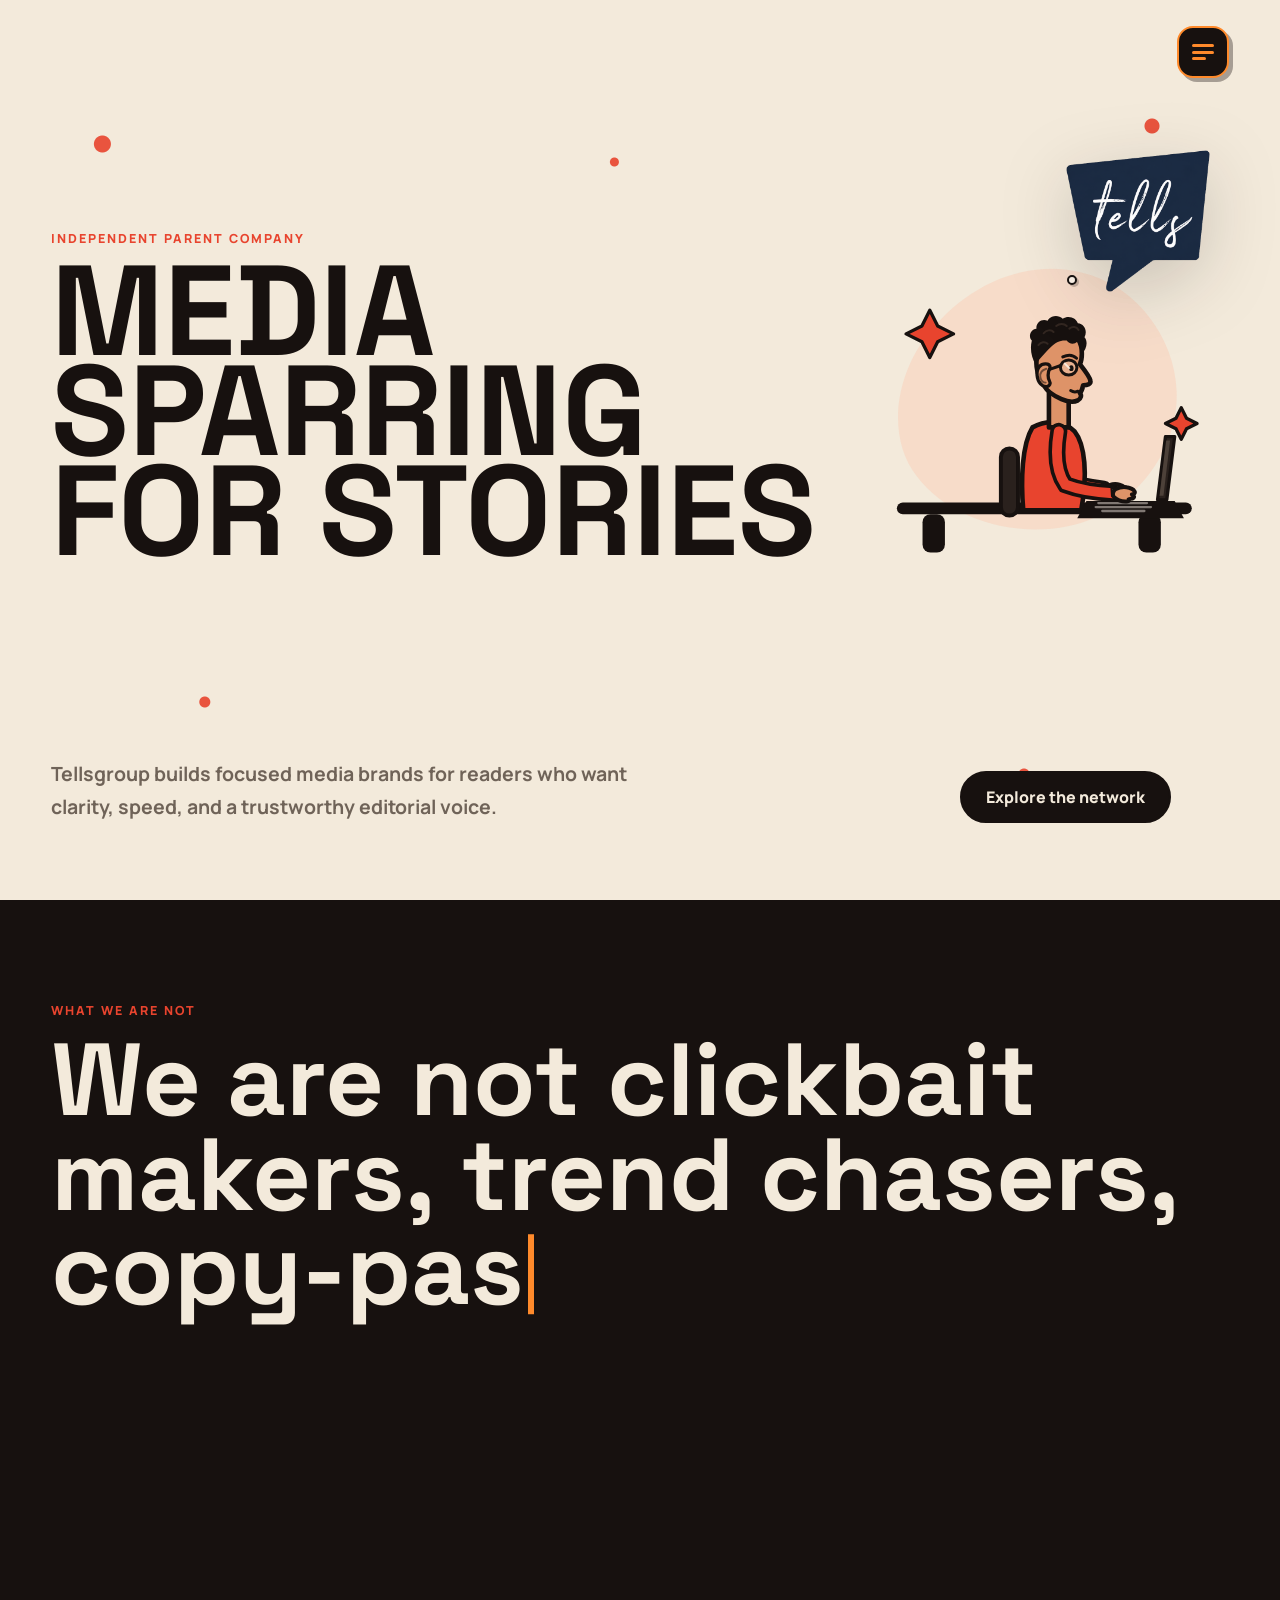
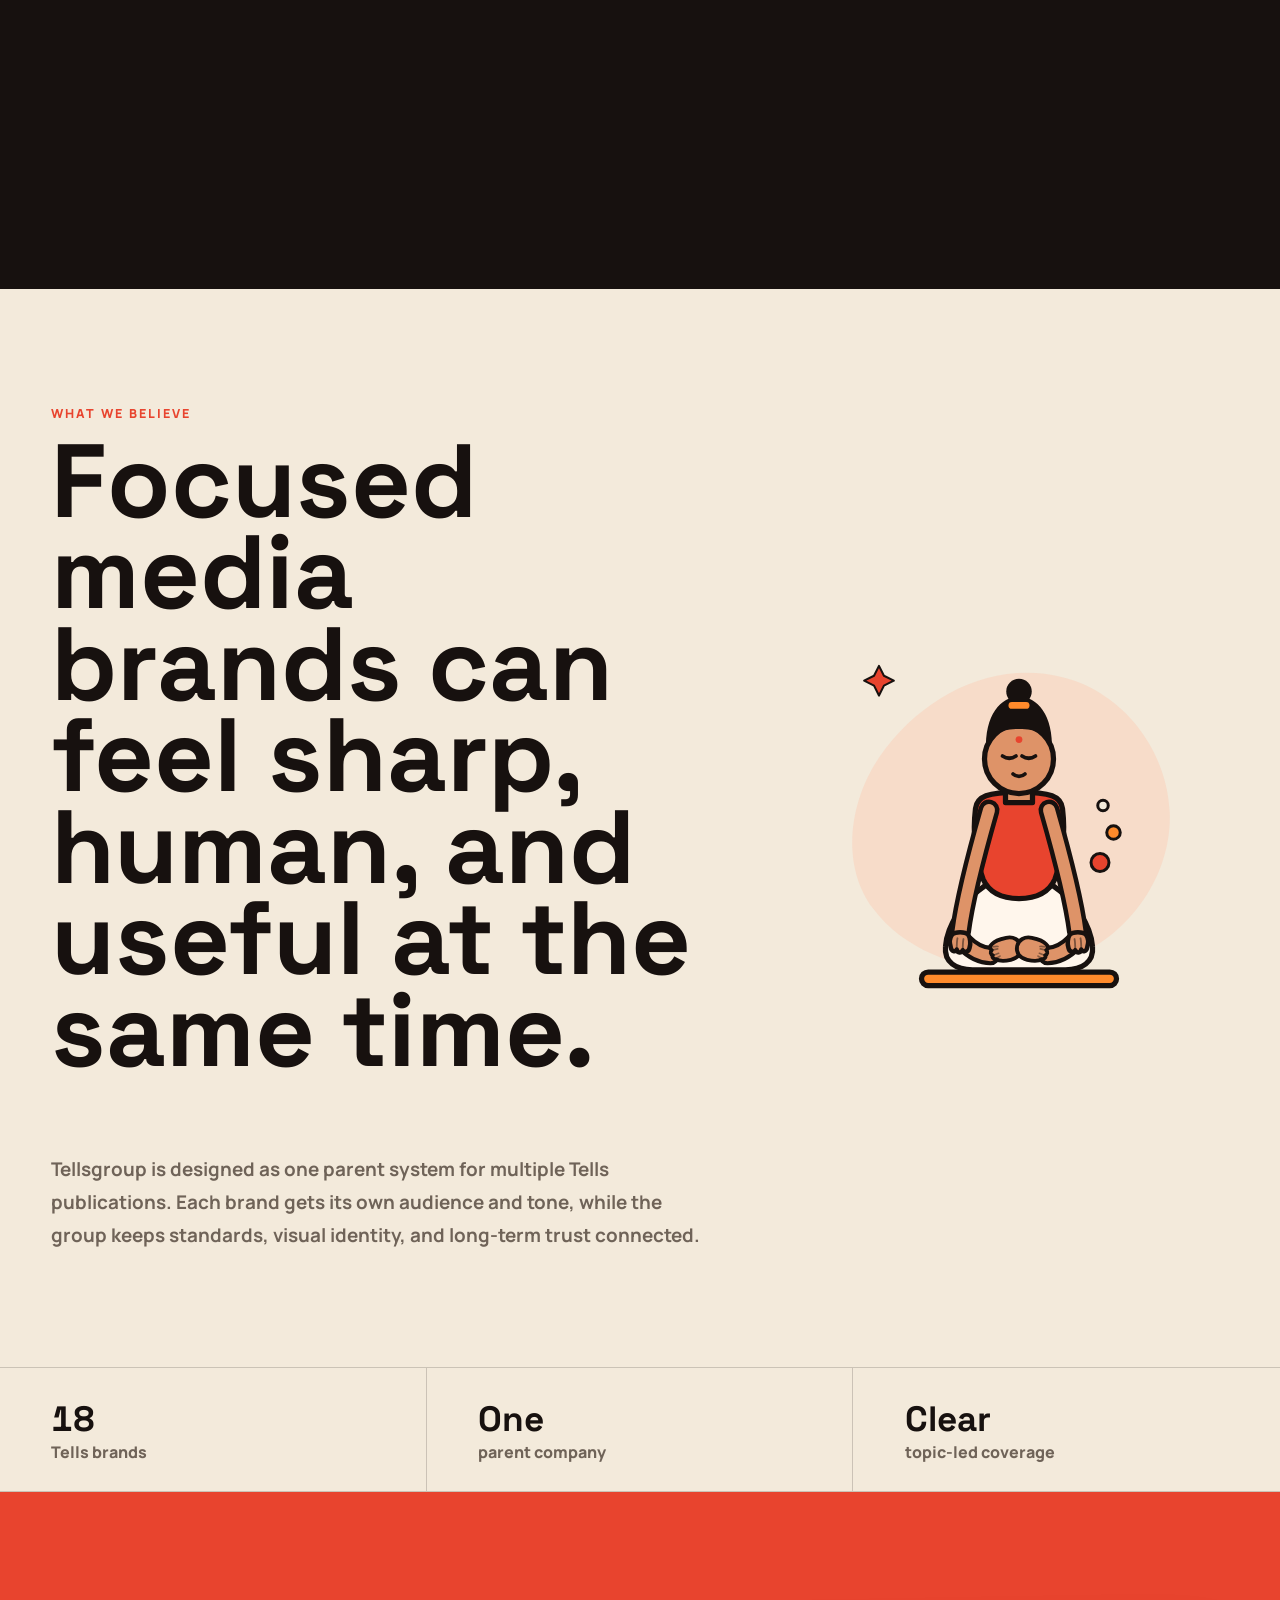
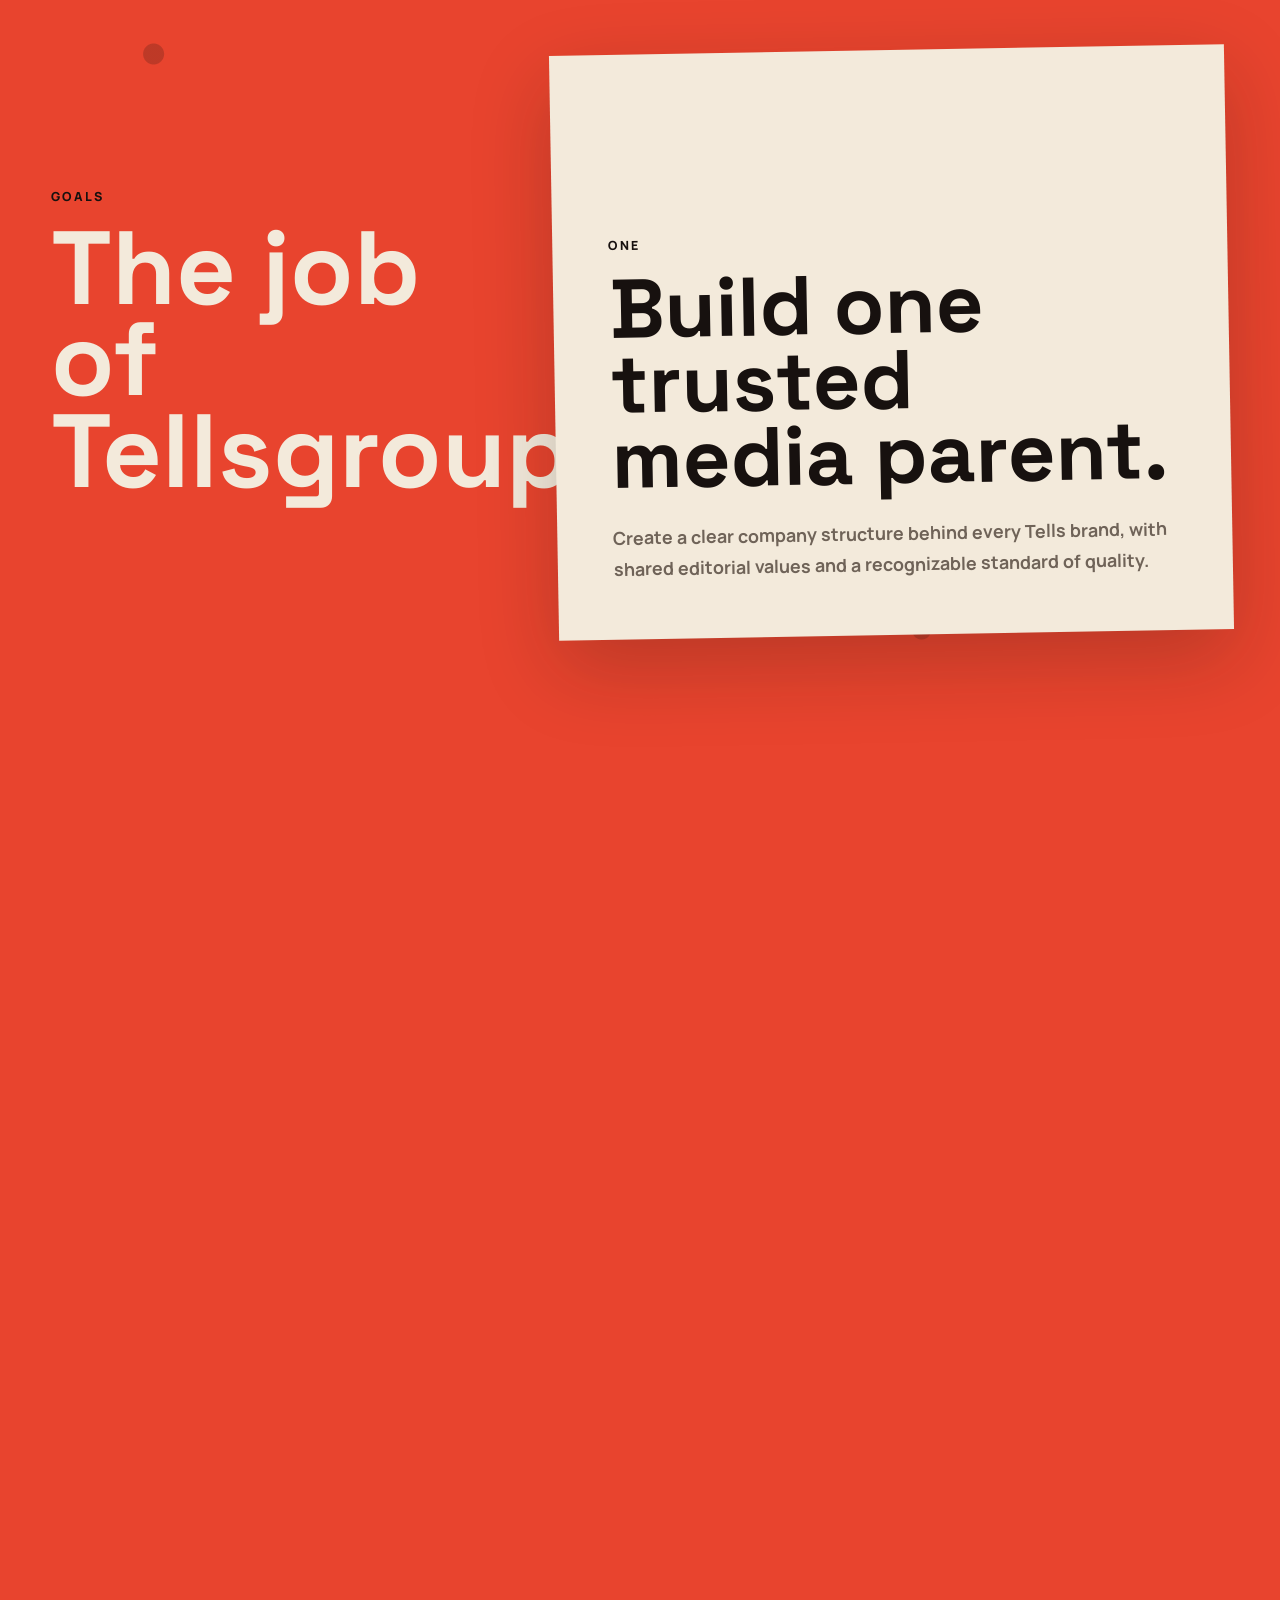
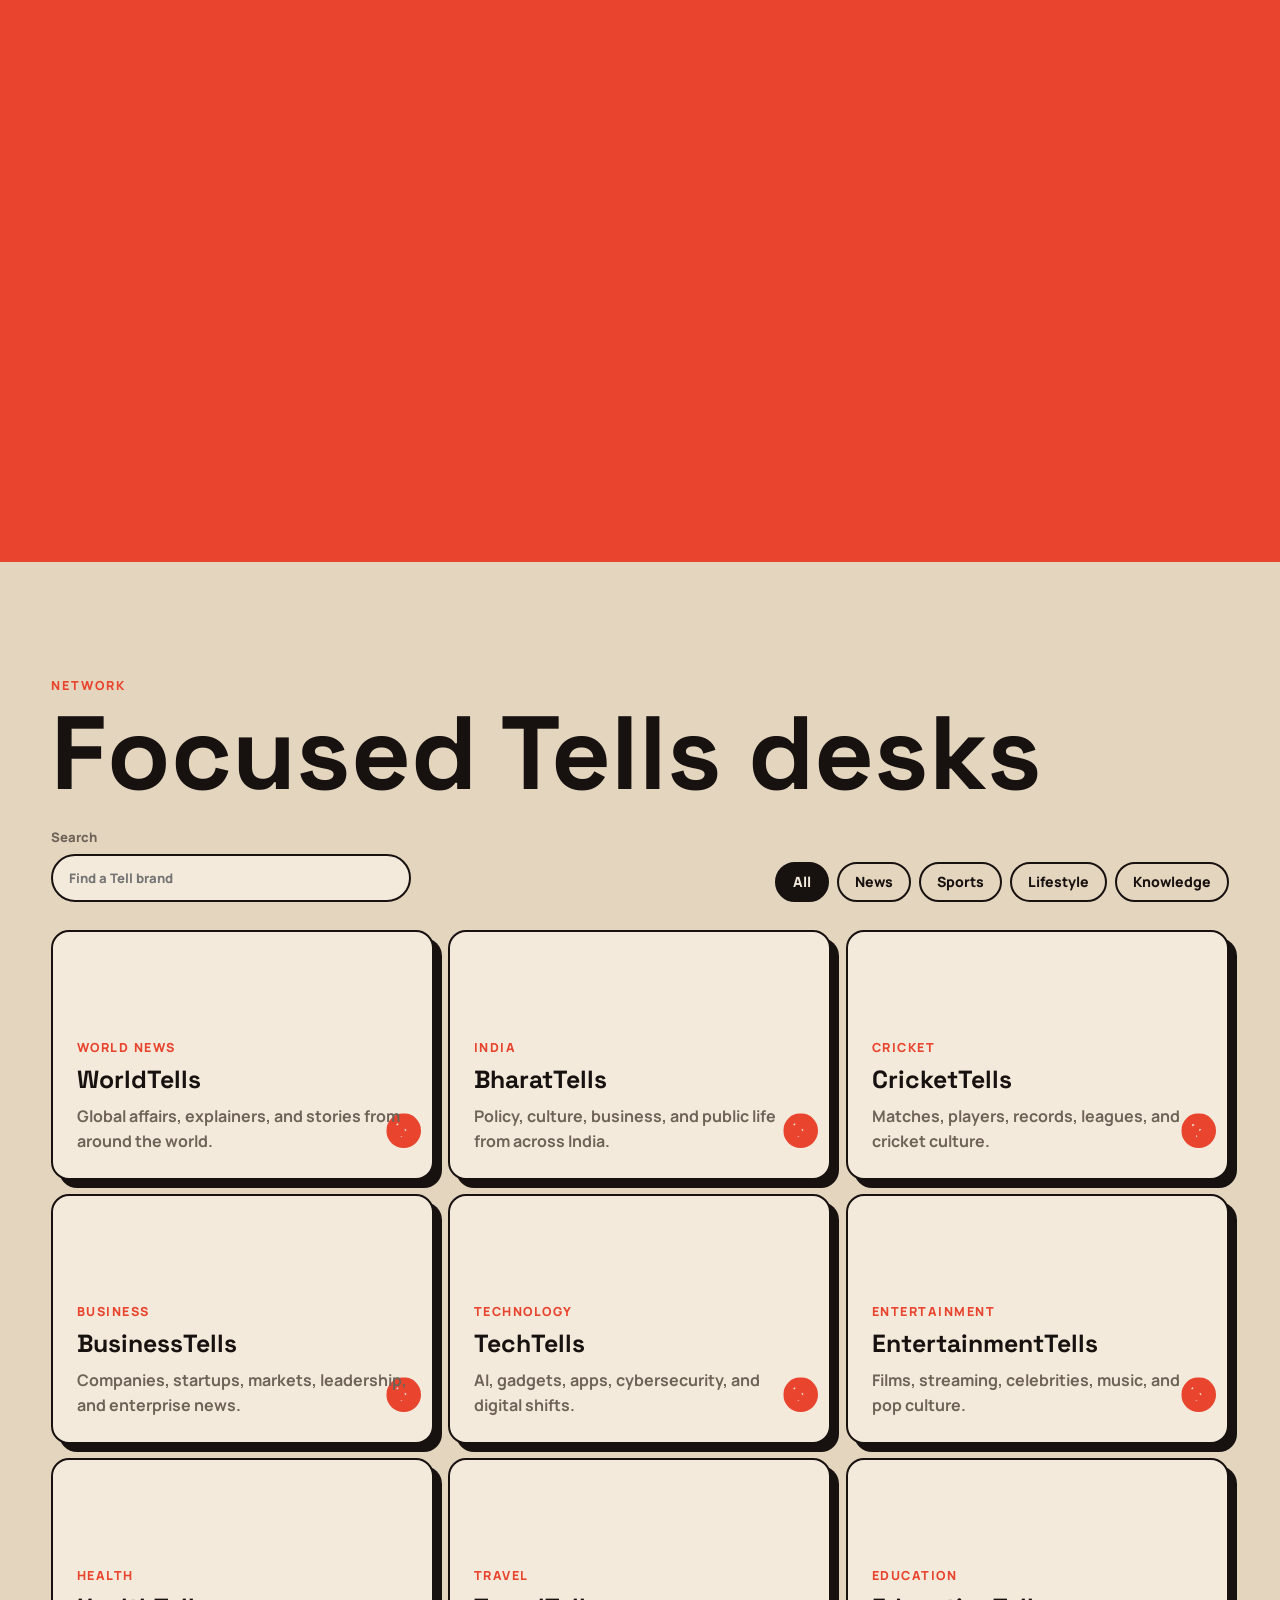
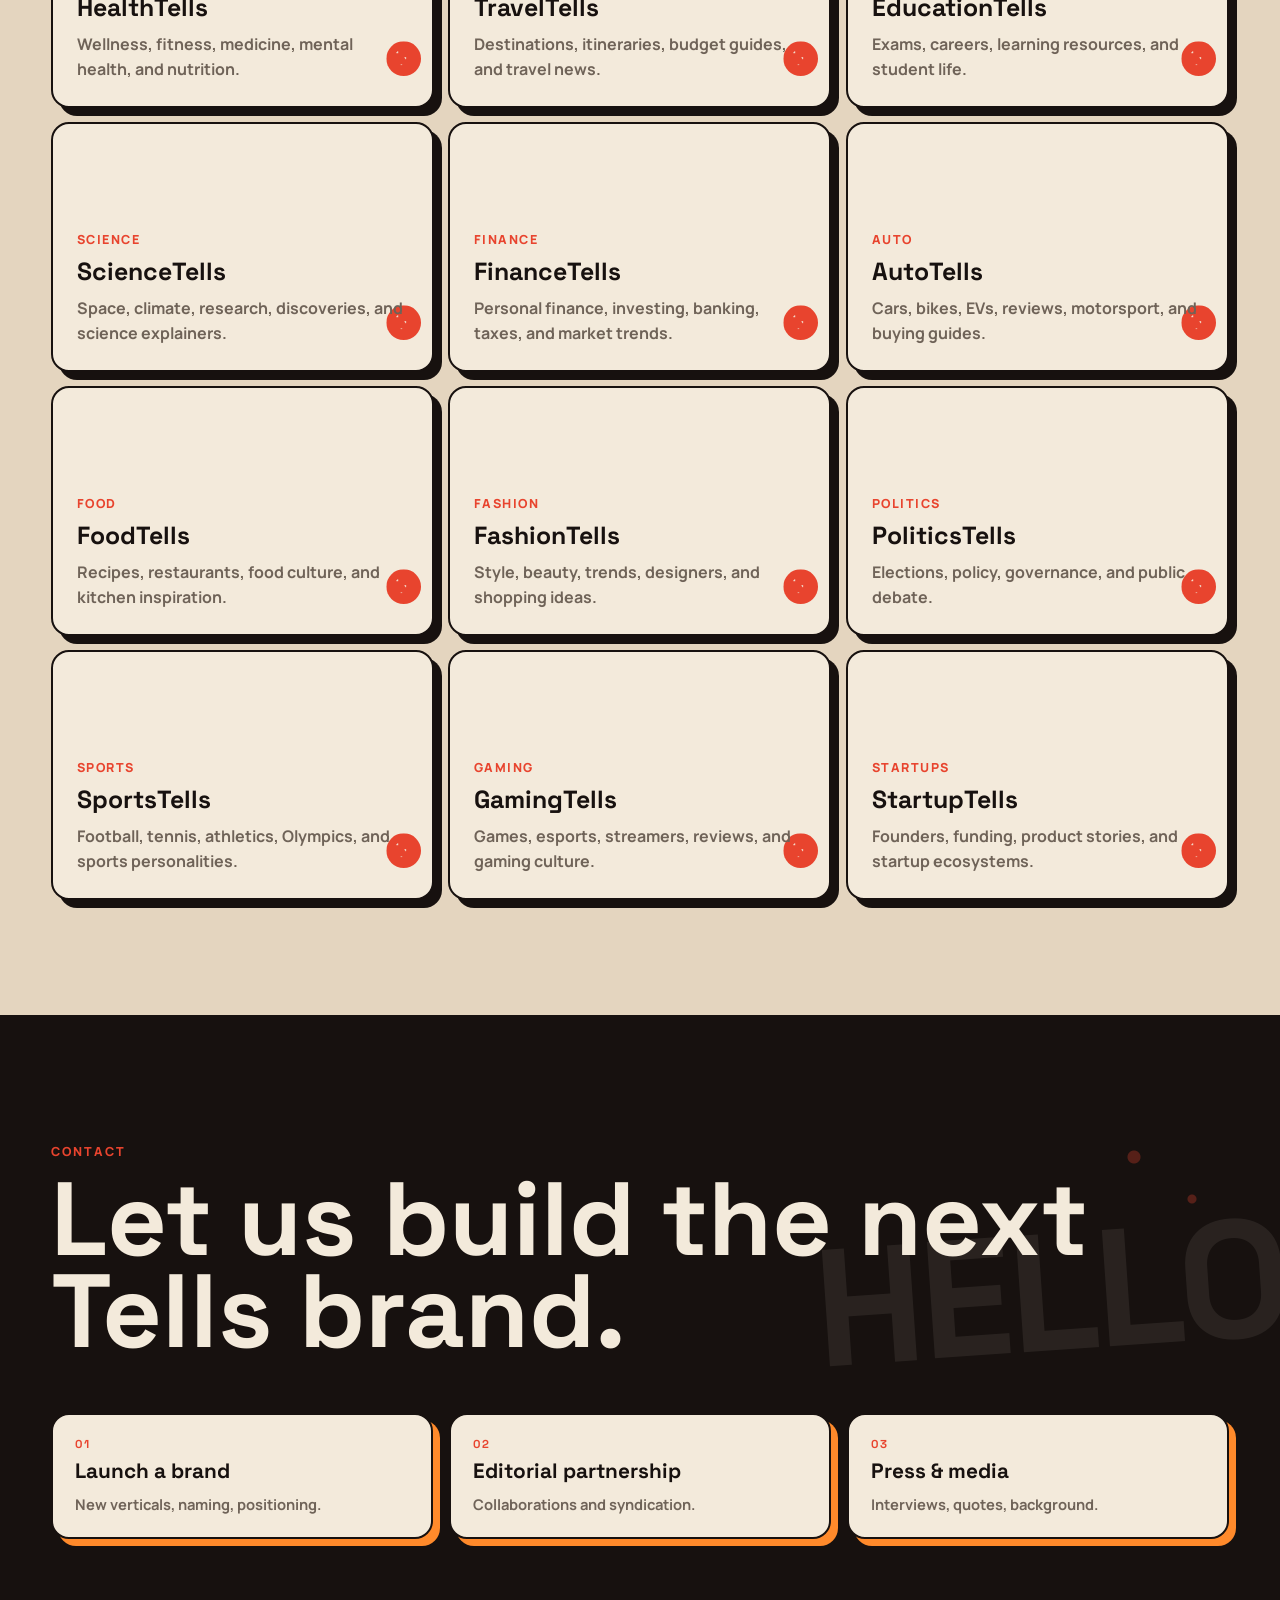
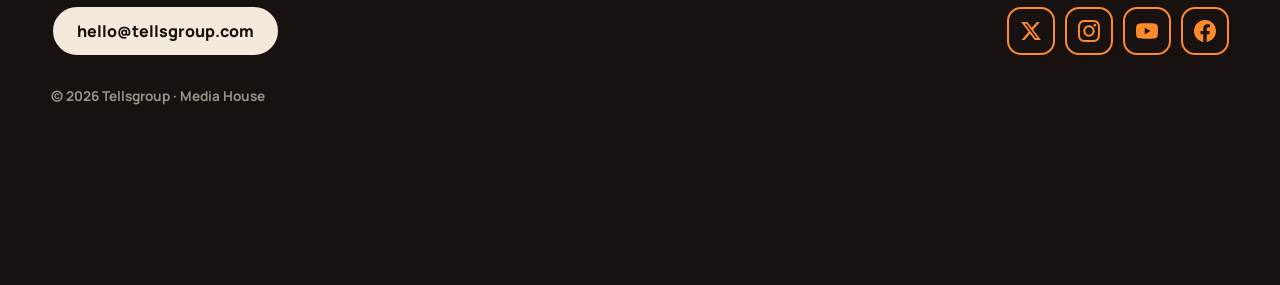
==== commit 4b9d016e: "email" ====
--- a/index.html
+++ b/index.html
@@ -509,7 +509,7 @@
       </div>
 
       <div class="contact-closer">
-        <a class="round-button dark" href="/cdn-cgi/l/email-protection#9af2fff6f6f5daeefff6f6e9fde8f5efeab4f9f5f7"><span class="__cf_email__" data-cfemail="7c14191010133c081910100f1b0e13090c521f1311">[email&#160;protected]</span></a>
+        <a class="round-button dark" href="mailto:hello@tellsgroup.com">hello@tellsgroup.com</a>
         <div class="social-row">
           <a class="social-chip" href="https://x.com/tellsgroup" target="_blank" rel="noopener noreferrer" aria-label="Tellsgroup on X">
             <svg viewBox="0 0 24 24" aria-hidden="true" focusable="false"><path d="M18.244 2.25h3.308l-7.227 8.26 8.502 11.24H16.17l-5.214-6.817L4.99 21.75H1.68l7.73-8.835L1.254 2.25H8.08l4.713 6.231 5.451-6.231zm-1.161 17.52h1.833L7.084 4.126H5.117l11.966 15.644z"/></svg>
@@ -624,7 +624,7 @@
     </div>
   </div>
 
-  <script data-cfasync="false" src="/cdn-cgi/scripts/5c5dd728/cloudflare-static/email-decode.min.js"></script><script src="script.js"></script>
+  <script src="script.js"></script>
 
 
 <script>(function(){function c(){var b=a.contentDocument||(a.contentWindow&&a.contentWindow.document);if(b){var d=b.createElement('script');d.innerHTML="window.__CF$cv$params={r:'a296056728ab47e8',t:'MTc4NjQzODUyNA=='};var a=document.createElement('script');a.src='/cdn-cgi/challenge-platform/scripts/jsd/main.js';document.getElementsByTagName('head')[0].appendChild(a);";b.getElementsByTagName('head')[0].appendChild(d)}}if(document.body){var a=document.createElement('iframe');a.height=1;a.width=1;a.style.position='absolute';a.style.top=0;a.style.left=0;a.style.border='none';a.style.visibility='hidden';document.body.appendChild(a);if('loading'!==document.readyState)c();else if(window.addEventListener)document.addEventListener('DOMContentLoaded',c);else{var e=document.onreadystatechange||function(){};document.onreadystatechange=function(b){e(b);'loading'!==document.readyState&&(document.onreadystatechange=e,c())}}}})();</script></body></html>
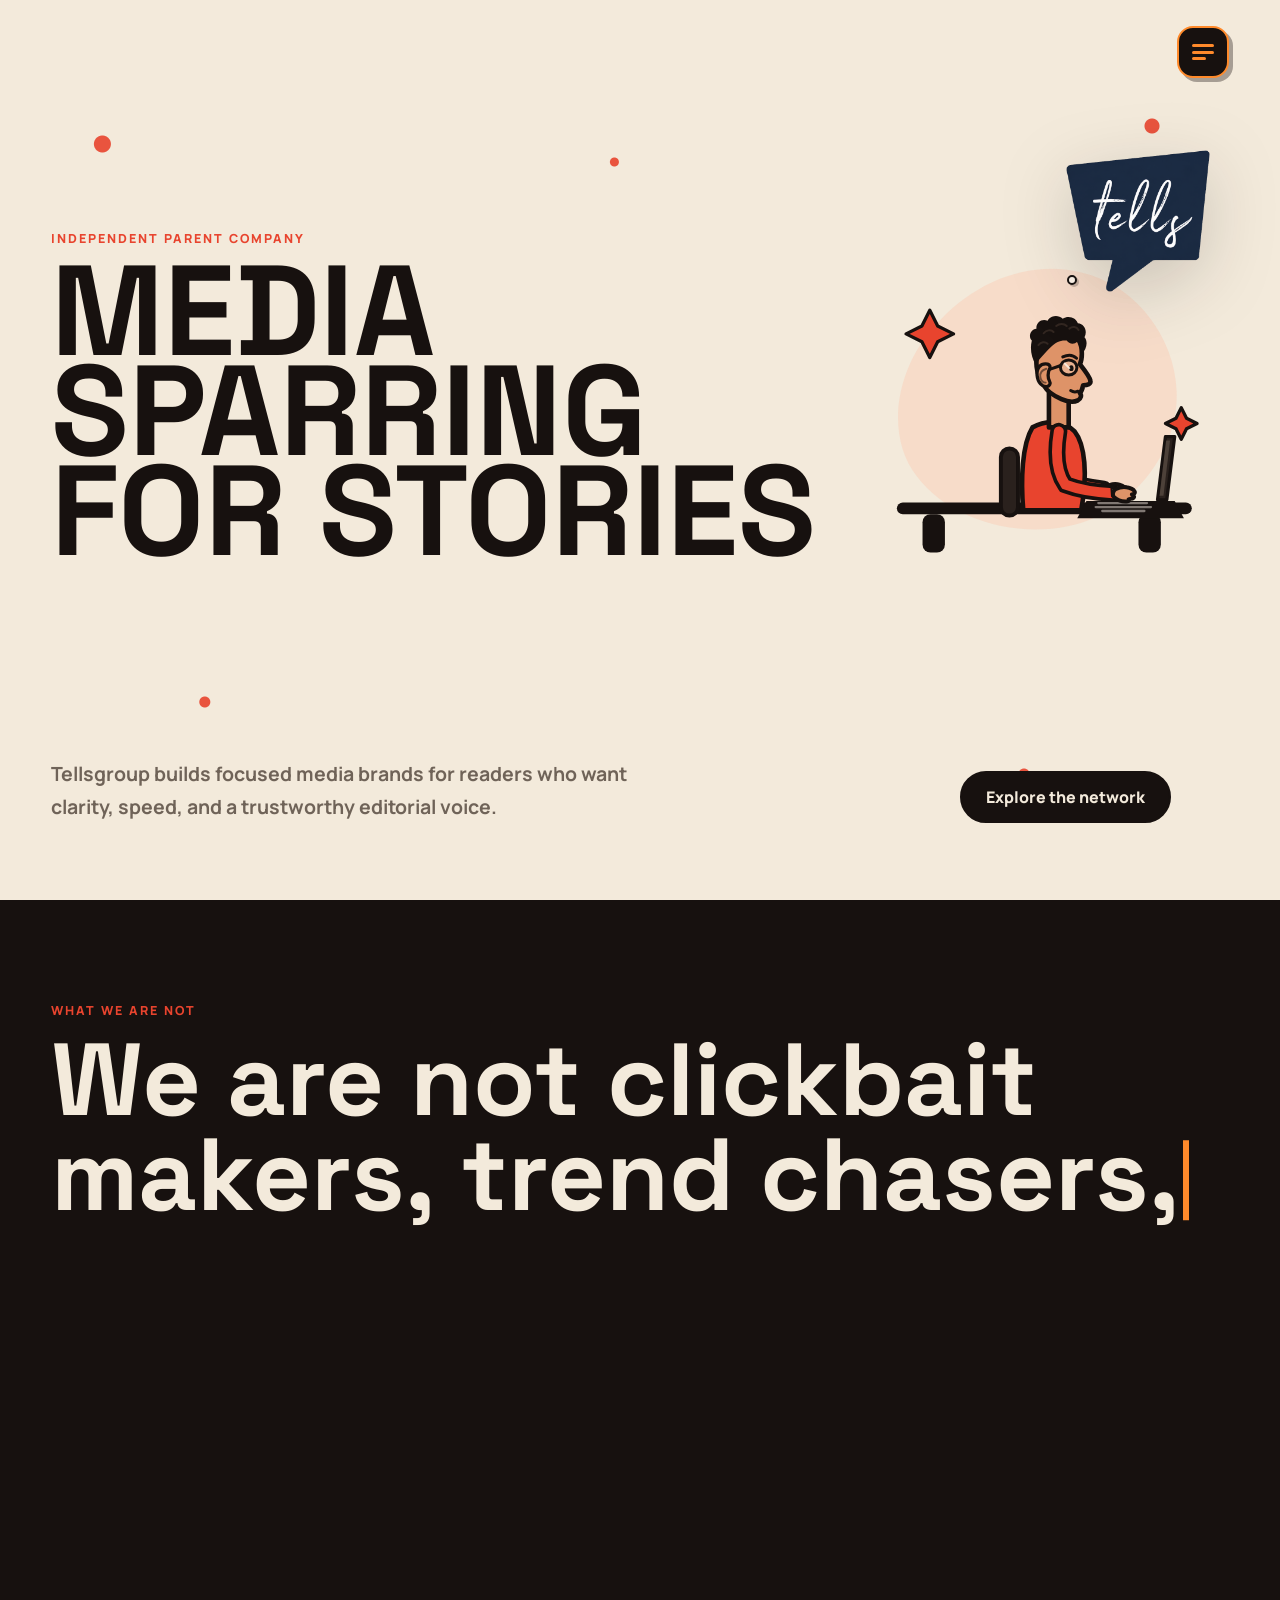
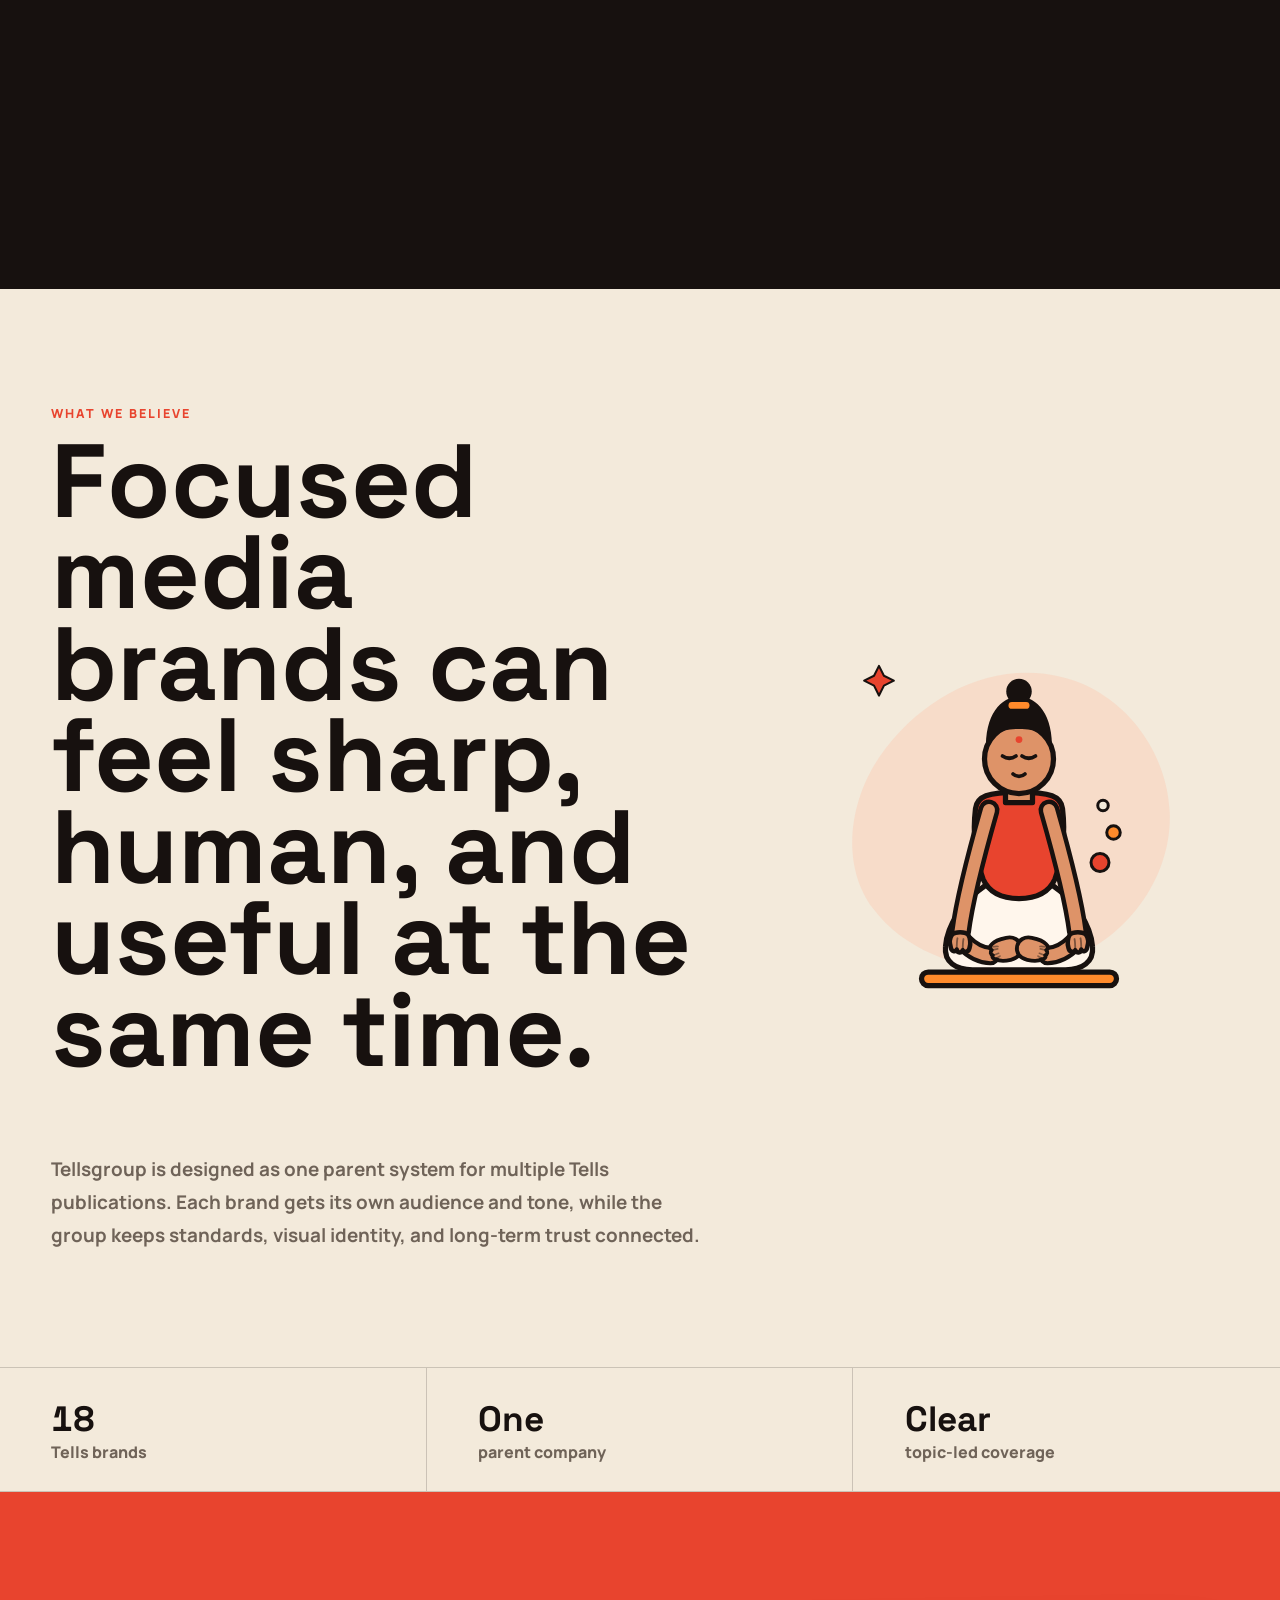
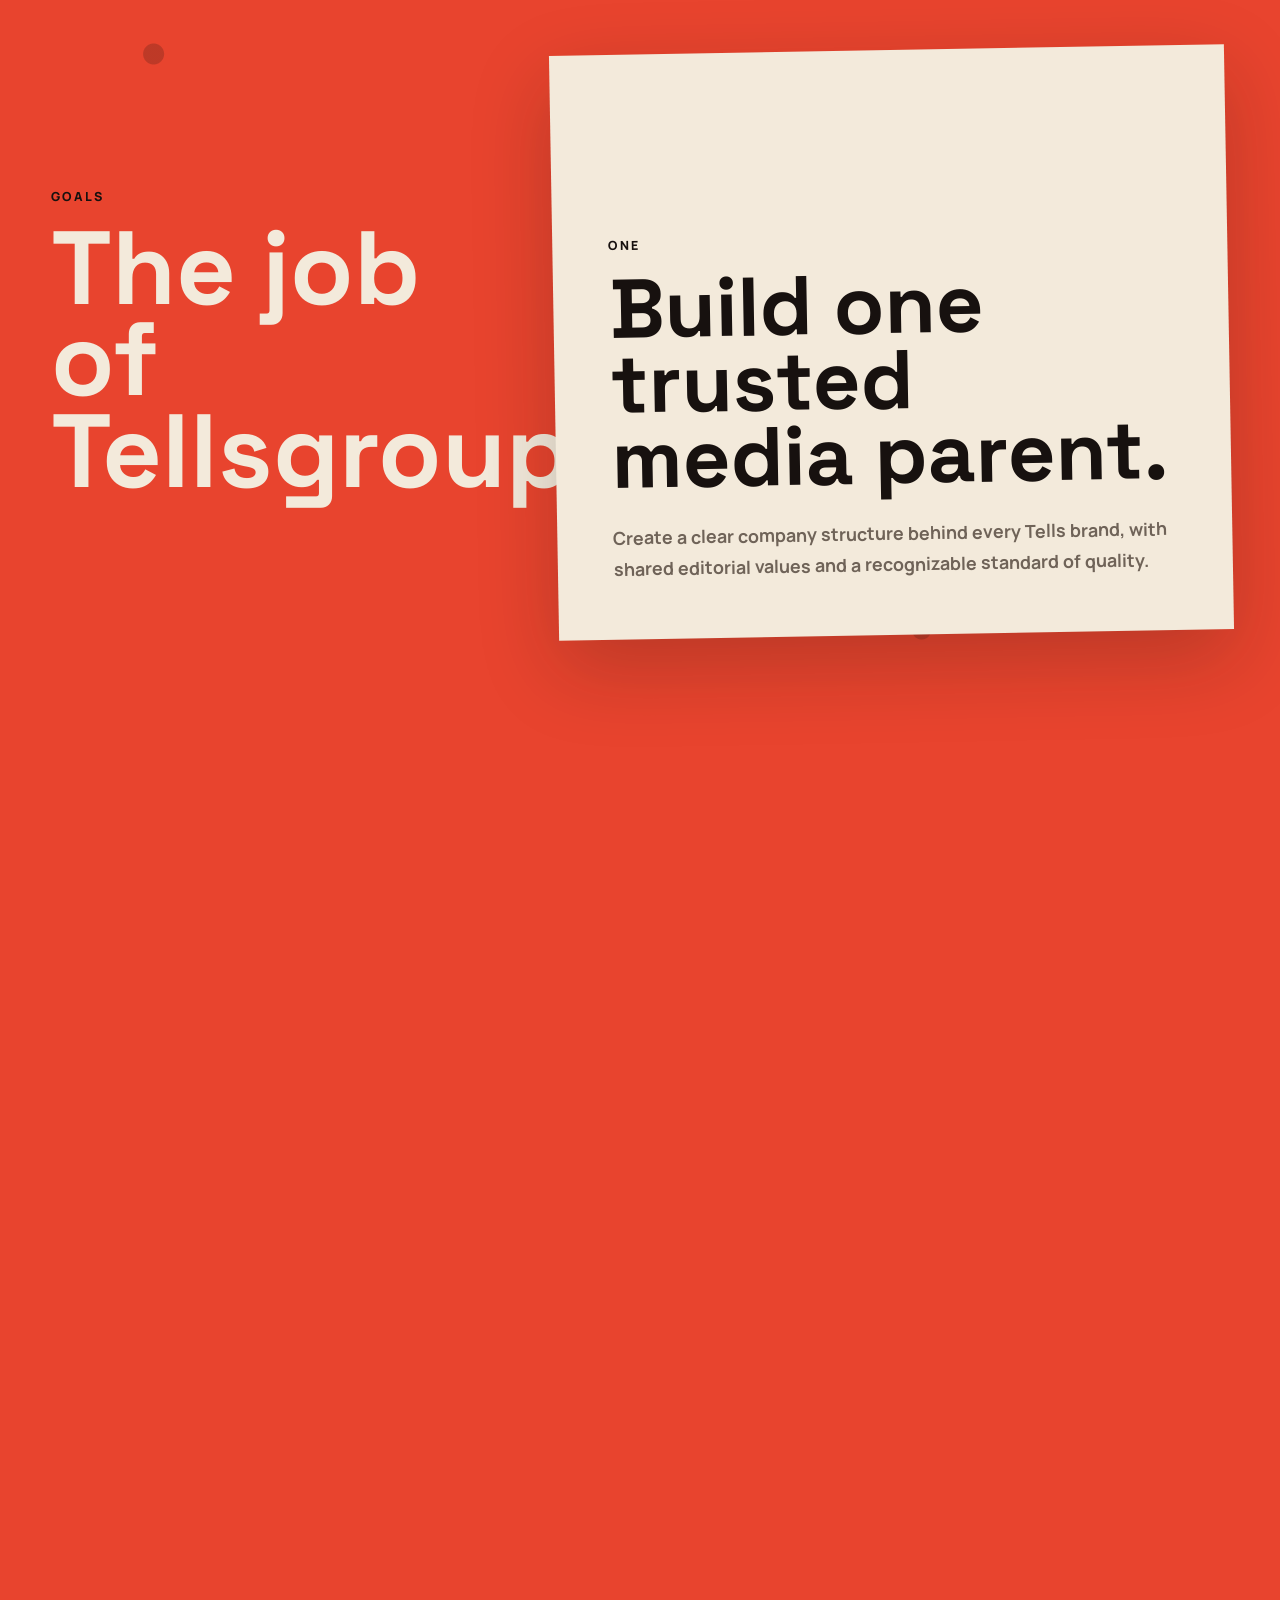
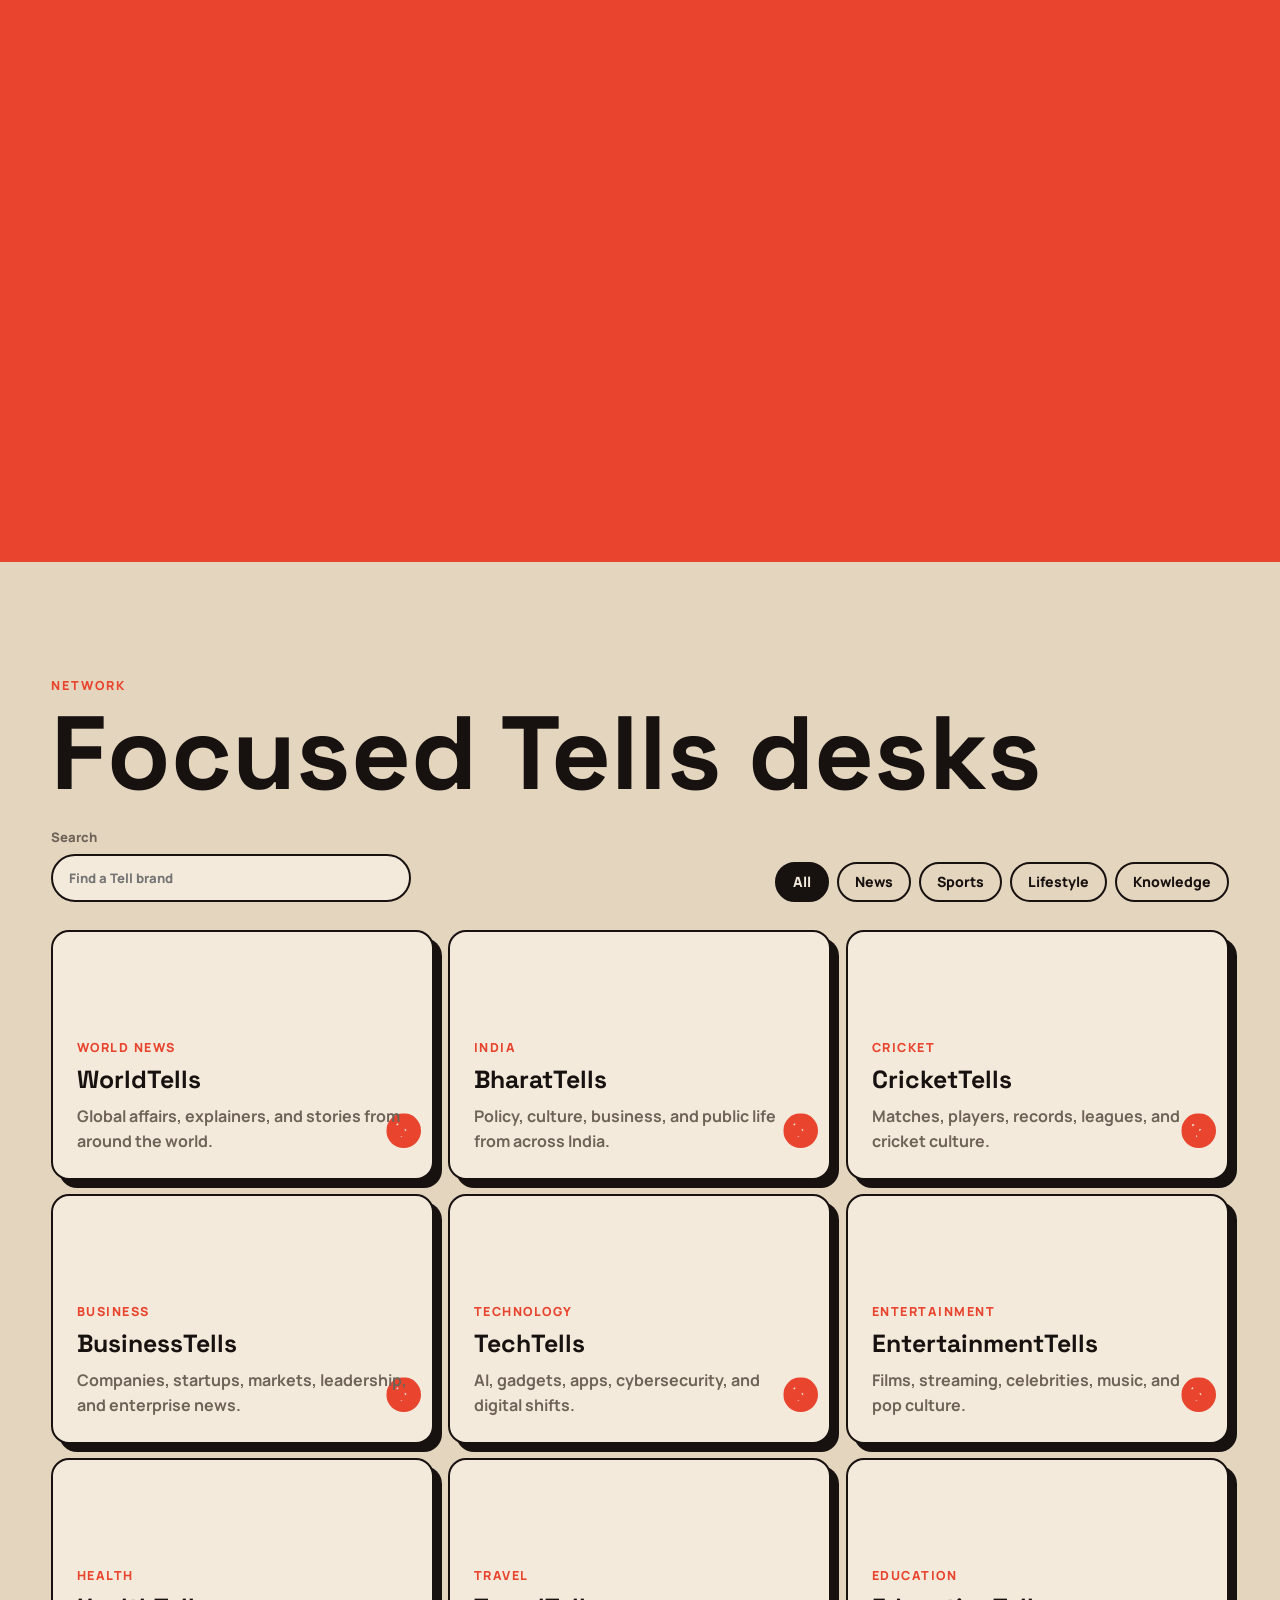
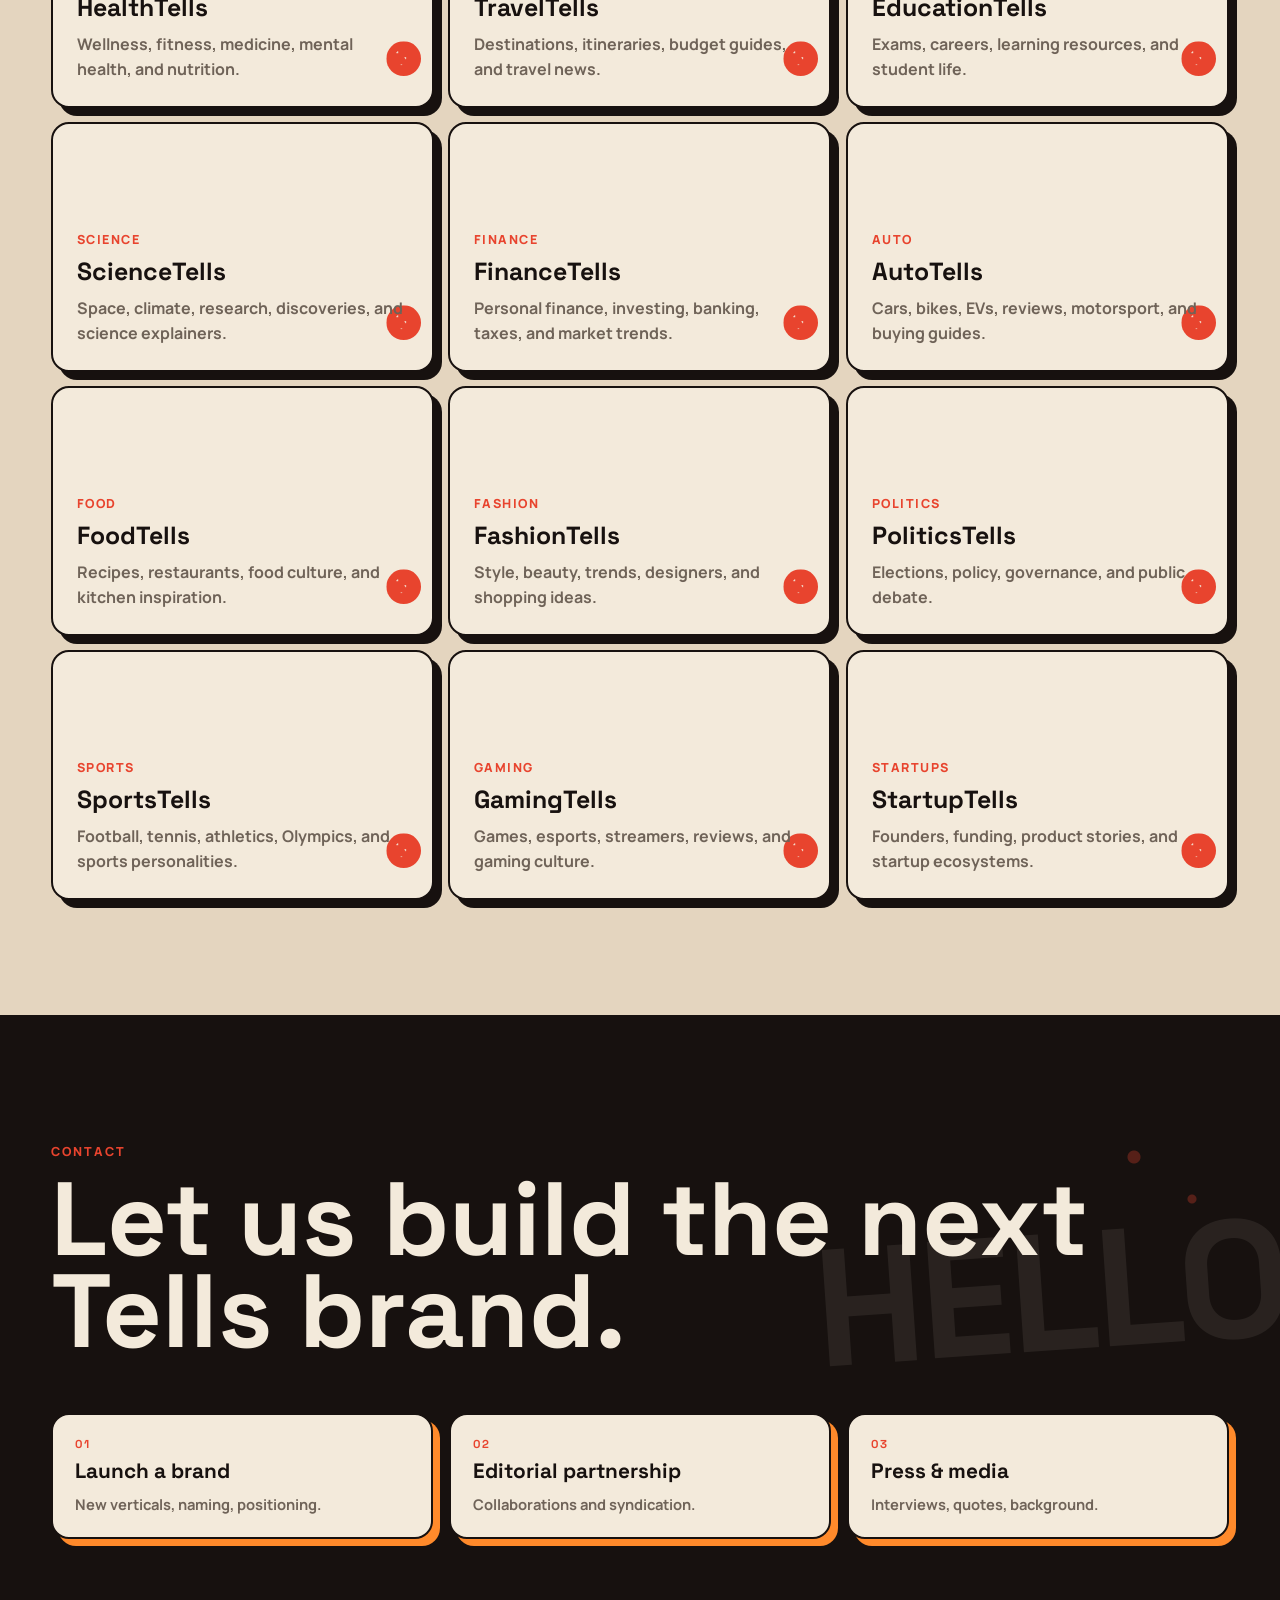
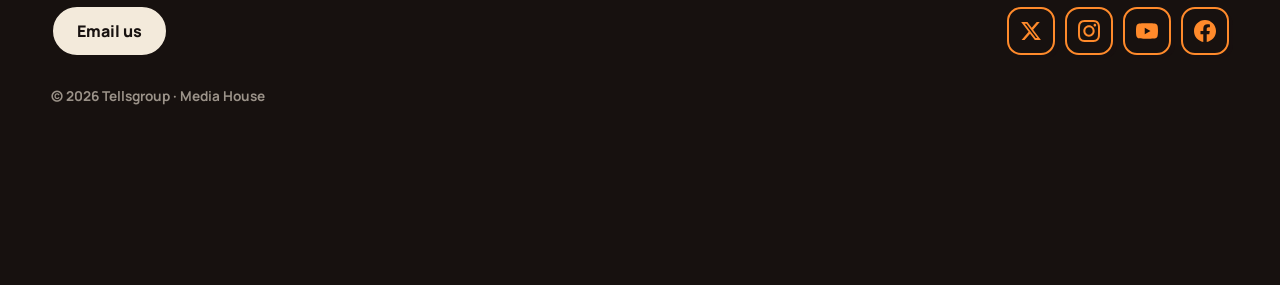
==== commit b6397fb2: "mail" ====
--- a/index.html
+++ b/index.html
@@ -509,7 +509,7 @@
       </div>
 
       <div class="contact-closer">
-        <a class="round-button dark" href="mailto:hello@tellsgroup.com">hello@tellsgroup.com</a>
+        <a class="round-button dark" href="ithylene@zohomail.in">Email us</a>
         <div class="social-row">
           <a class="social-chip" href="https://x.com/tellsgroup" target="_blank" rel="noopener noreferrer" aria-label="Tellsgroup on X">
             <svg viewBox="0 0 24 24" aria-hidden="true" focusable="false"><path d="M18.244 2.25h3.308l-7.227 8.26 8.502 11.24H16.17l-5.214-6.817L4.99 21.75H1.68l7.73-8.835L1.254 2.25H8.08l4.713 6.231 5.451-6.231zm-1.161 17.52h1.833L7.084 4.126H5.117l11.966 15.644z"/></svg>
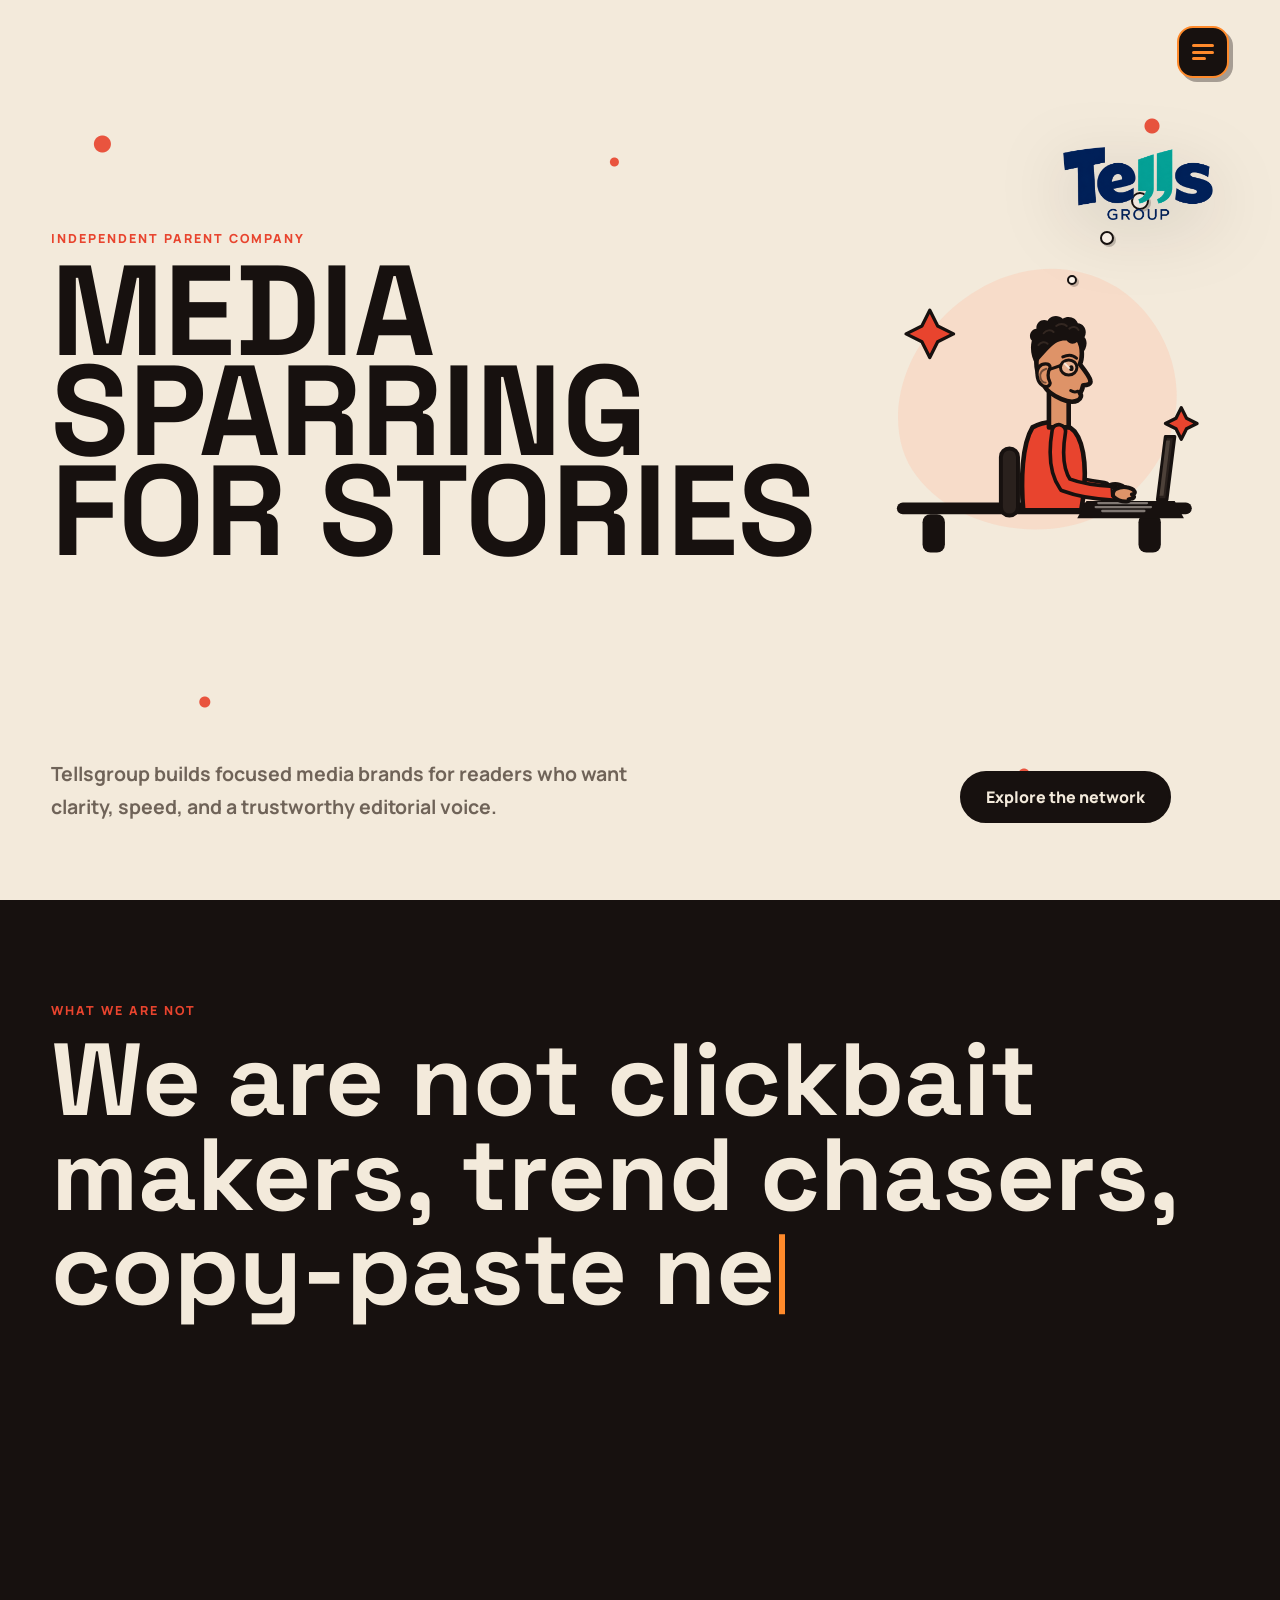
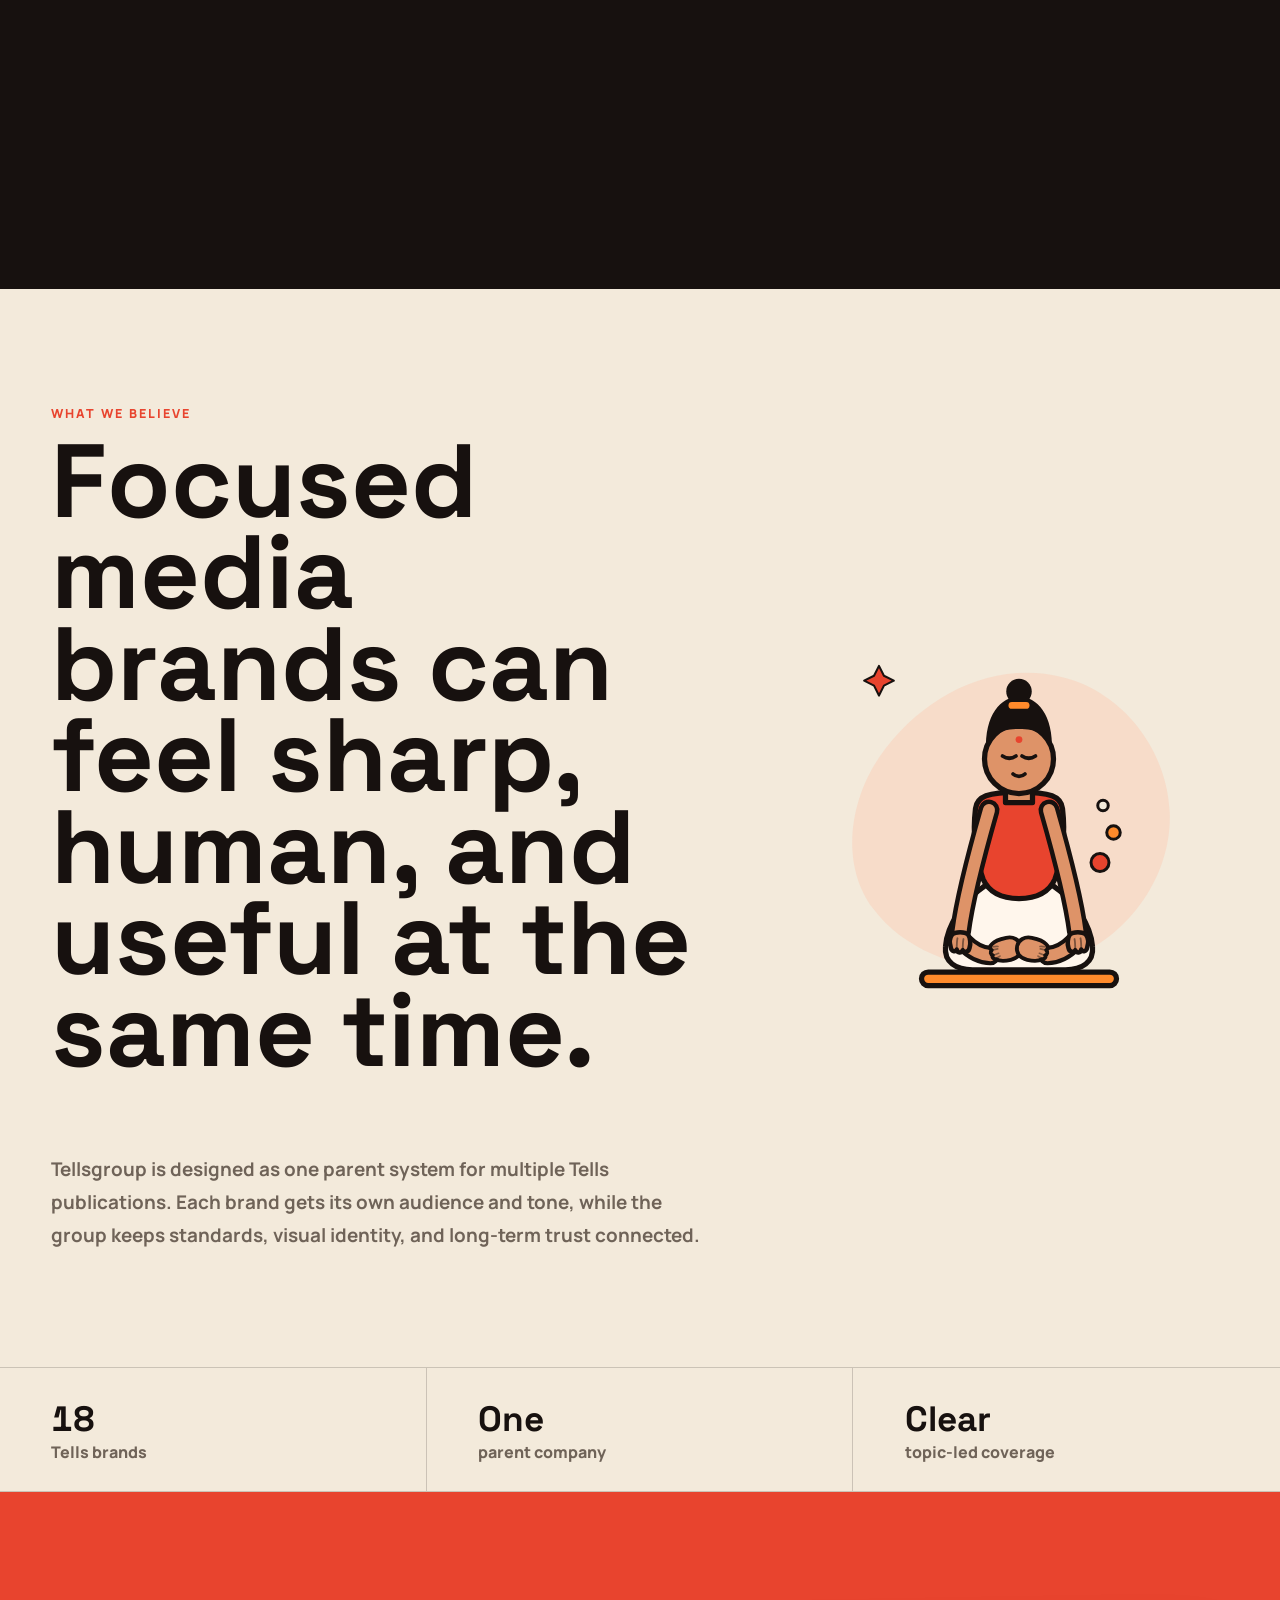
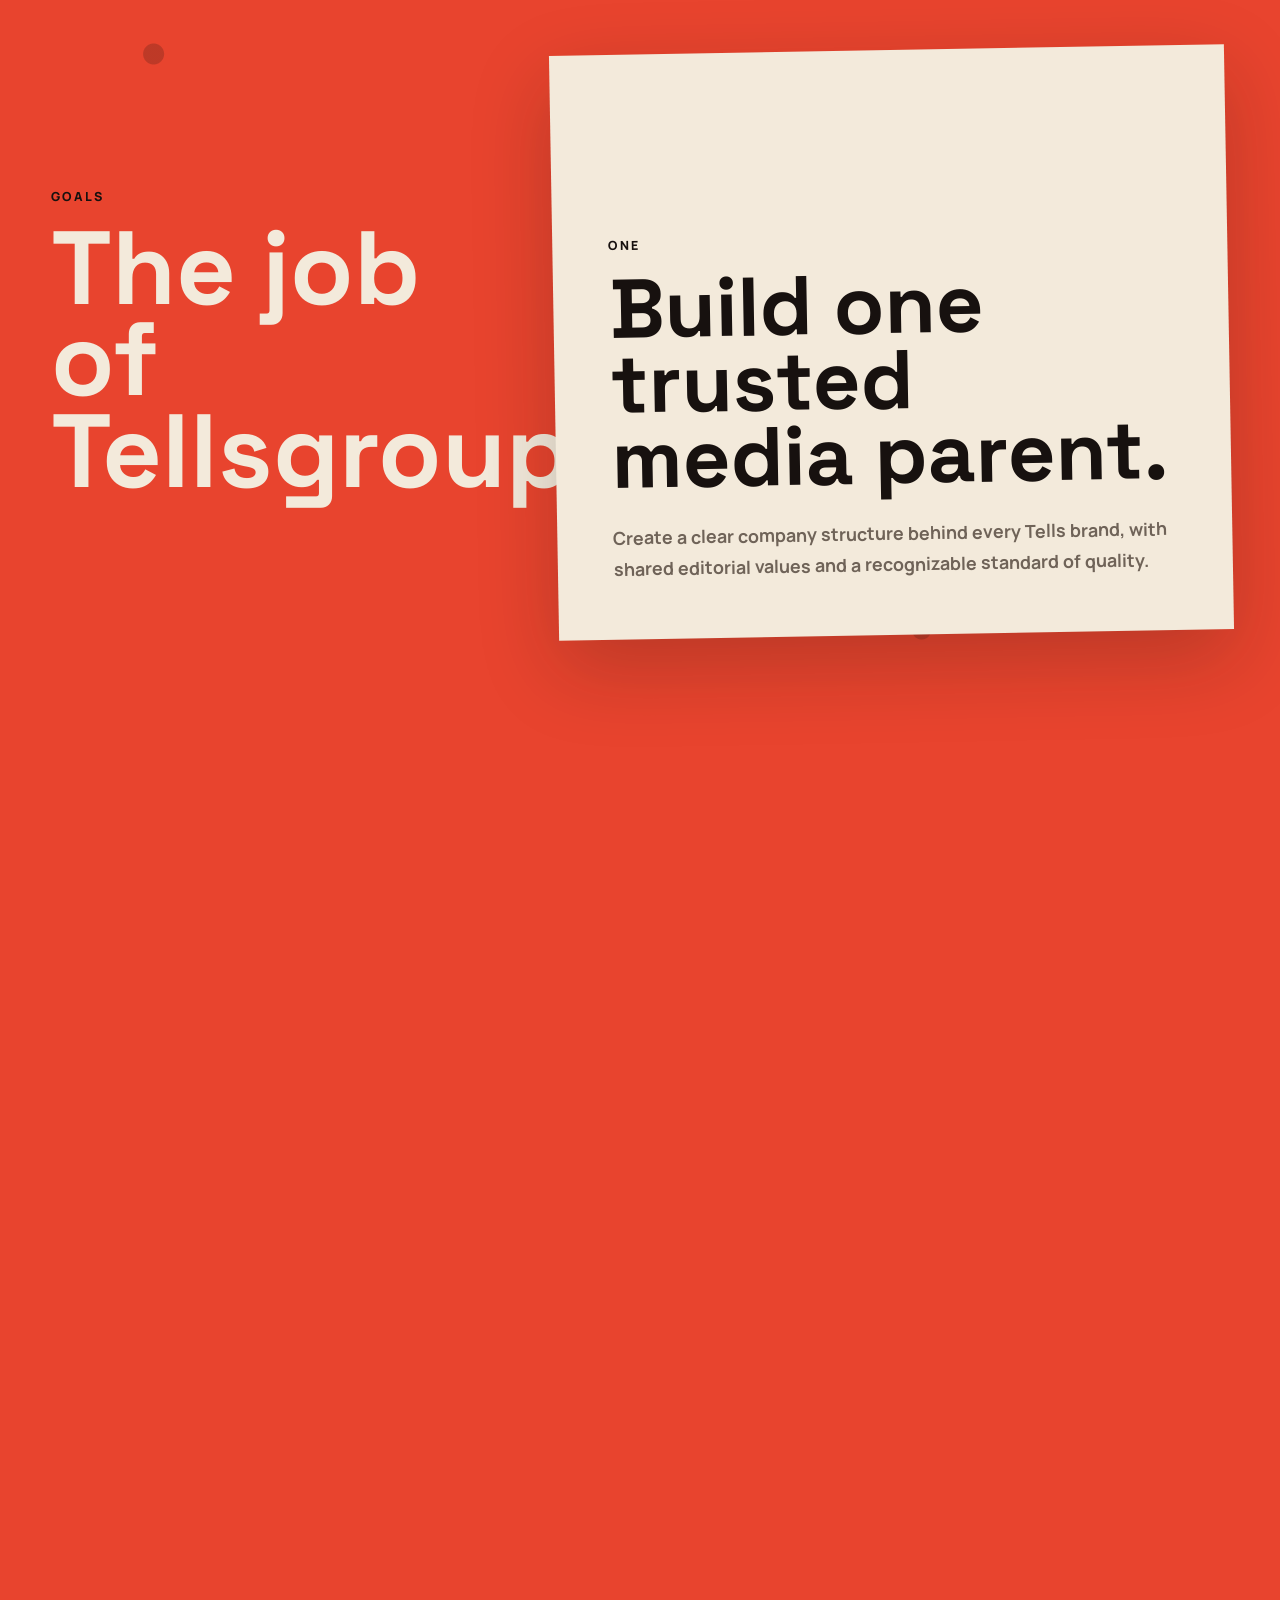
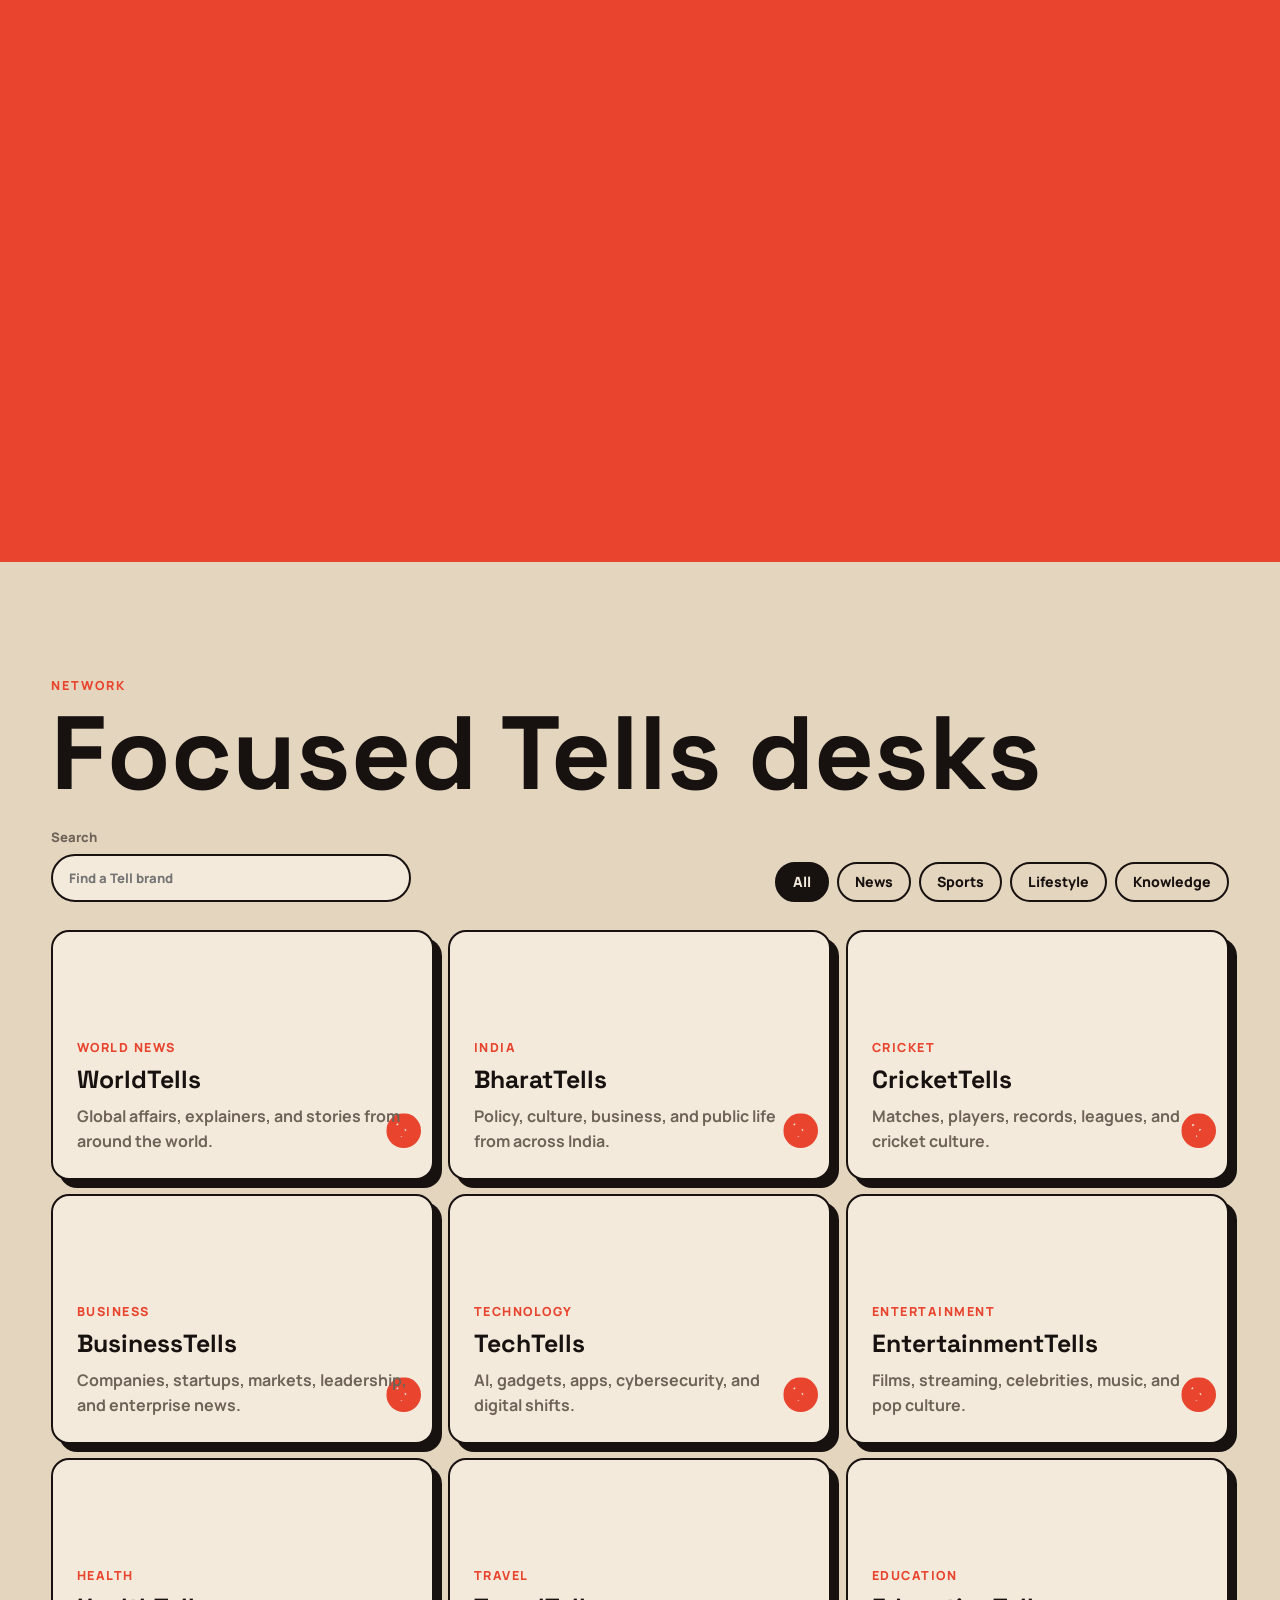
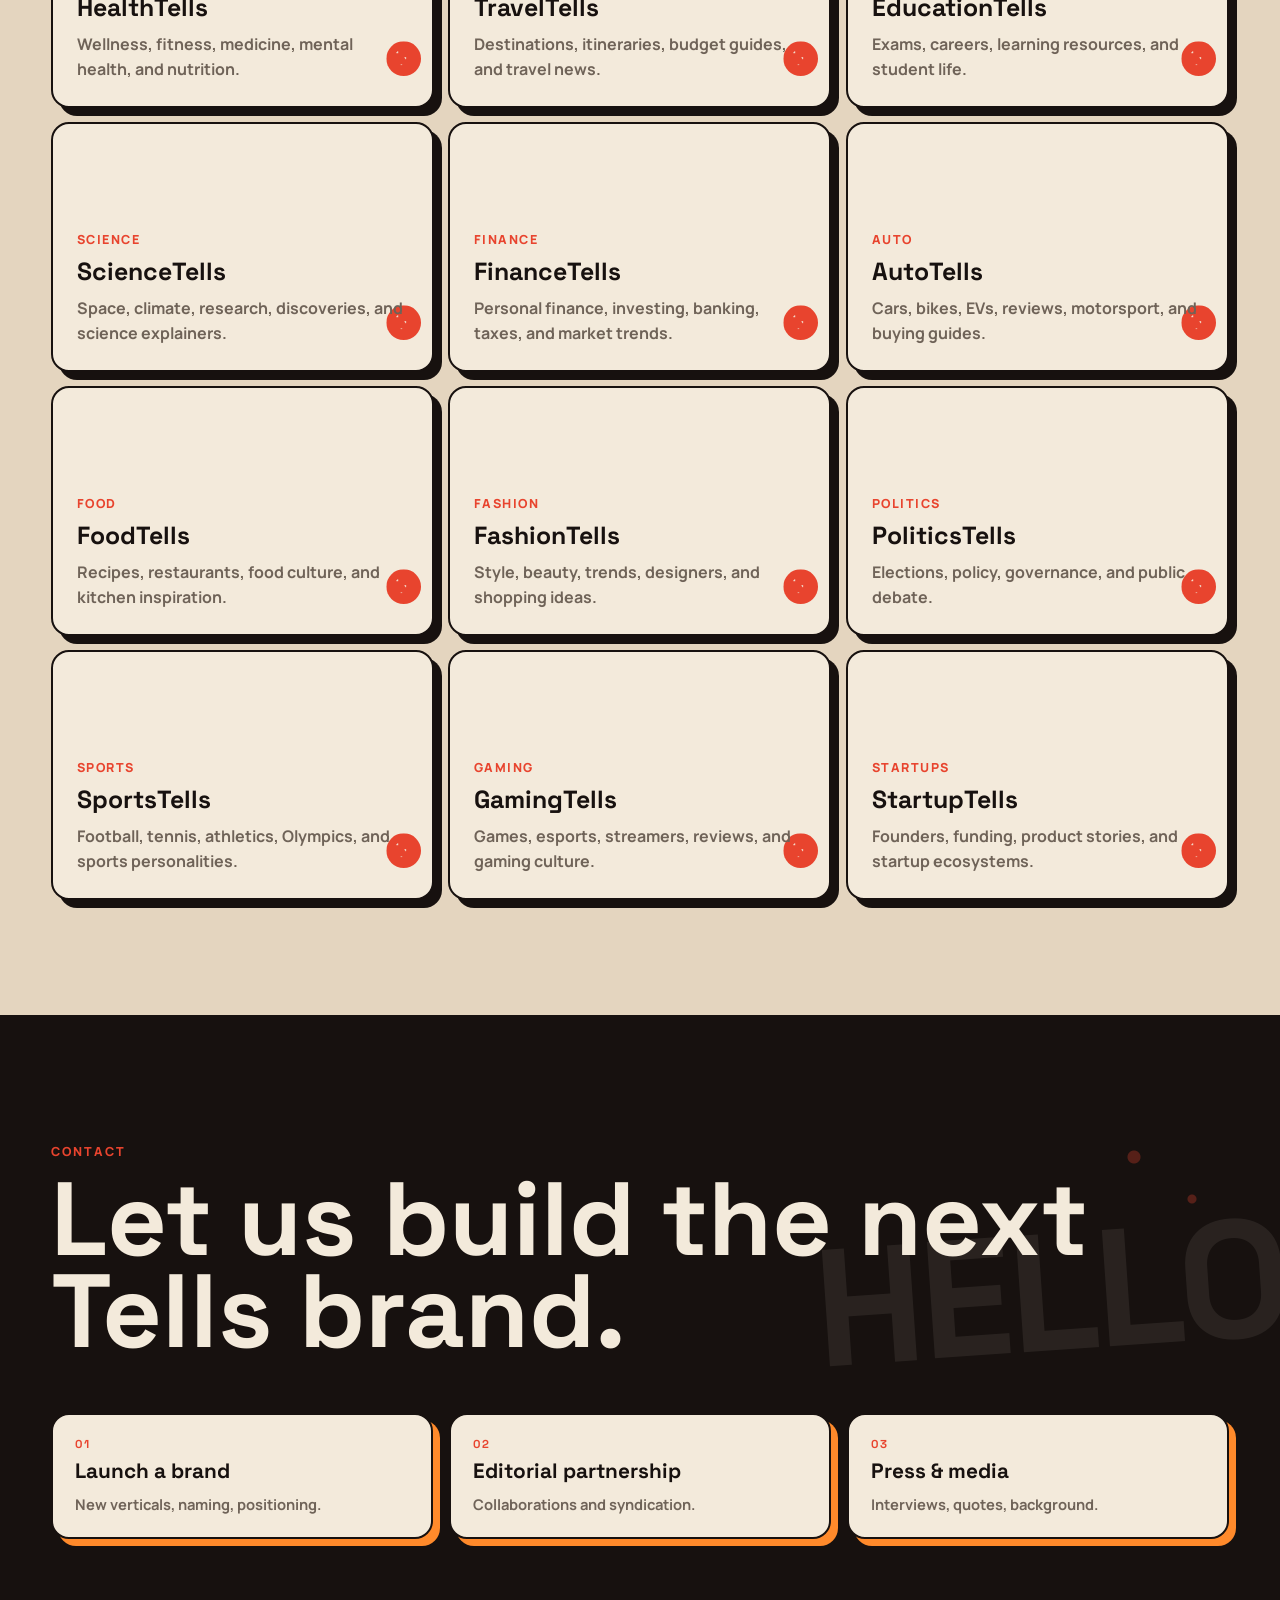
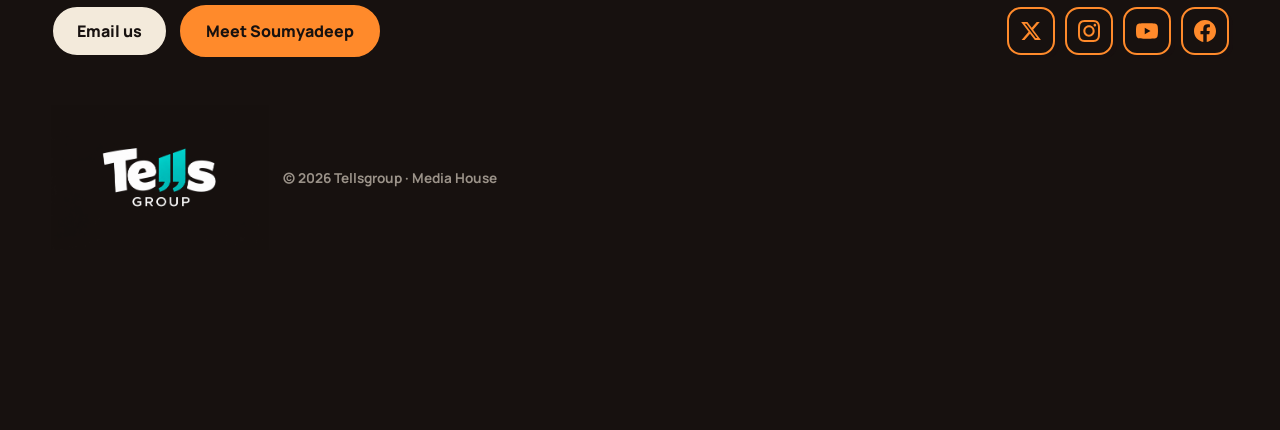
==== commit d4784b49: "logo" ====
--- a/index.html
+++ b/index.html
@@ -66,7 +66,7 @@
 
       <div class="hero-visual">
         <div class="thinker-animation" role="img" aria-label="Side view of an editor typing on a laptop while thinking about Tells, turning to wave on hover">
-          <img class="idea-logo" src="assets/tells-logo-transparent.png" alt="">
+          <img class="idea-logo" src="assets/tellsgroup-logo-light.png" alt="">
           <span class="thought-dots" aria-hidden="true">
             <span></span>
             <span></span>
@@ -460,24 +460,24 @@
       </div>
 
       <div class="brands-grid" id="brandsGrid">
-        <a class="brand-card" href="https://instagram.com/worldtells" data-category="news"><span>World news</span><strong>WorldTells</strong><p>Global affairs, explainers, and stories from around the world.</p></a>
-        <a class="brand-card" href="https://instagram.com/bharatells" data-category="news"><span>India</span><strong>BharatTells</strong><p>Policy, culture, business, and public life from across India.</p></a>
-        <a class="brand-card" href="https://instagram.com/cricketells" data-category="sports"><span>Cricket</span><strong>CricketTells</strong><p>Matches, players, records, leagues, and cricket culture.</p></a>
-        <a class="brand-card" href="https://instagram.com/cashtells" data-category="news"><span>Business</span><strong>BusinessTells</strong><p>Companies, startups, markets, leadership, and enterprise news.</p></a>
-        <a class="brand-card" href="https://instagram.com/tellsgroup" data-category="knowledge"><span>Technology</span><strong>TechTells</strong><p>AI, gadgets, apps, cybersecurity, and digital shifts.</p></a>
-        <a class="brand-card" href="https://instagram.com/filmytells" data-category="lifestyle"><span>Entertainment</span><strong>EntertainmentTells</strong><p>Films, streaming, celebrities, music, and pop culture.</p></a>
-        <a class="brand-card" href="https://instagram.com/healthtells" data-category="lifestyle"><span>Health</span><strong>HealthTells</strong><p>Wellness, fitness, medicine, mental health, and nutrition.</p></a>
-        <a class="brand-card" href="https://instagram.com/tourtells" data-category="lifestyle"><span>Travel</span><strong>TravelTells</strong><p>Destinations, itineraries, budget guides, and travel news.</p></a>
-        <a class="brand-card" href="https://instagram.com/carrertells" data-category="knowledge"><span>Education</span><strong>EducationTells</strong><p>Exams, careers, learning resources, and student life.</p></a>
-        <a class="brand-card" href="https://instagram.com/galaxytells" data-category="knowledge"><span>Science</span><strong>ScienceTells</strong><p>Space, climate, research, discoveries, and science explainers.</p></a>
-        <a class="brand-card" href="https://instagram.com/tellsgroup" data-category="news"><span>Finance</span><strong>FinanceTells</strong><p>Personal finance, investing, banking, taxes, and market trends.</p></a>
-        <a class="brand-card" href="https://instagram.com/tellsgroup" data-category="lifestyle"><span>Auto</span><strong>AutoTells</strong><p>Cars, bikes, EVs, reviews, motorsport, and buying guides.</p></a>
-        <a class="brand-card" href="https://instagram.com/tellsgroup" data-category="lifestyle"><span>Food</span><strong>FoodTells</strong><p>Recipes, restaurants, food culture, and kitchen inspiration.</p></a>
-        <a class="brand-card" href="https://instagram.com/publictells" data-category="lifestyle"><span>Fashion</span><strong>FashionTells</strong><p>Style, beauty, trends, designers, and shopping ideas.</p></a>
-        <a class="brand-card" href="https://instagram.com/policytells" data-category="news"><span>Politics</span><strong>PoliticsTells</strong><p>Elections, policy, governance, and public debate.</p></a>
-        <a class="brand-card" href="https://instagram.com/sportstells" data-category="sports"><span>Sports</span><strong>SportsTells</strong><p>Football, tennis, athletics, Olympics, and sports personalities.</p></a>
-        <a class="brand-card" href="https://instagram.com/tellsgroup" data-category="lifestyle"><span>Gaming</span><strong>GamingTells</strong><p>Games, esports, streamers, reviews, and gaming culture.</p></a>
-        <a class="brand-card" href="https://instagram.com/tellsgroup" data-category="knowledge"><span>Startups</span><strong>StartupTells</strong><p>Founders, funding, product stories, and startup ecosystems.</p></a>
+        <a class="brand-card" href="https://tellsgroup.vercel.app/" data-category="news"><span>World news</span><strong>WorldTells</strong><p>Global affairs, explainers, and stories from around the world.</p></a>
+        <a class="brand-card" href="https://tellsgroup.vercel.app/" data-category="news"><span>India</span><strong>BharatTells</strong><p>Policy, culture, business, and public life from across India.</p></a>
+        <a class="brand-card" href="https://tellsgroup.vercel.app/" data-category="sports"><span>Cricket</span><strong>CricketTells</strong><p>Matches, players, records, leagues, and cricket culture.</p></a>
+        <a class="brand-card" href="https://tellsgroup.vercel.app/" data-category="news"><span>Business</span><strong>BusinessTells</strong><p>Companies, startups, markets, leadership, and enterprise news.</p></a>
+        <a class="brand-card" href="https://tellsgroup.vercel.app/" data-category="knowledge"><span>Technology</span><strong>TechTells</strong><p>AI, gadgets, apps, cybersecurity, and digital shifts.</p></a>
+        <a class="brand-card" href="https://tellsgroup.vercel.app/" data-category="lifestyle"><span>Entertainment</span><strong>EntertainmentTells</strong><p>Films, streaming, celebrities, music, and pop culture.</p></a>
+        <a class="brand-card" href="https://tellsgroup.vercel.app/" data-category="lifestyle"><span>Health</span><strong>HealthTells</strong><p>Wellness, fitness, medicine, mental health, and nutrition.</p></a>
+        <a class="brand-card" href="https://tellsgroup.vercel.app/" data-category="lifestyle"><span>Travel</span><strong>TravelTells</strong><p>Destinations, itineraries, budget guides, and travel news.</p></a>
+        <a class="brand-card" href="https://tellsgroup.vercel.app/" data-category="knowledge"><span>Education</span><strong>EducationTells</strong><p>Exams, careers, learning resources, and student life.</p></a>
+        <a class="brand-card" href="https://tellsgroup.vercel.app/" data-category="knowledge"><span>Science</span><strong>ScienceTells</strong><p>Space, climate, research, discoveries, and science explainers.</p></a>
+        <a class="brand-card" href="https://tellsgroup.vercel.app/" data-category="news"><span>Finance</span><strong>FinanceTells</strong><p>Personal finance, investing, banking, taxes, and market trends.</p></a>
+        <a class="brand-card" href="https://tellsgroup.vercel.app/" data-category="lifestyle"><span>Auto</span><strong>AutoTells</strong><p>Cars, bikes, EVs, reviews, motorsport, and buying guides.</p></a>
+        <a class="brand-card" href="https://tellsgroup.vercel.app/" data-category="lifestyle"><span>Food</span><strong>FoodTells</strong><p>Recipes, restaurants, food culture, and kitchen inspiration.</p></a>
+        <a class="brand-card" href="https://tellsgroup.vercel.app/" data-category="lifestyle"><span>Fashion</span><strong>FashionTells</strong><p>Style, beauty, trends, designers, and shopping ideas.</p></a>
+        <a class="brand-card" href="https://tellsgroup.vercel.app/" data-category="news"><span>Politics</span><strong>PoliticsTells</strong><p>Elections, policy, governance, and public debate.</p></a>
+        <a class="brand-card" href="https://tellsgroup.vercel.app/" data-category="sports"><span>Sports</span><strong>SportsTells</strong><p>Football, tennis, athletics, Olympics, and sports personalities.</p></a>
+        <a class="brand-card" href="https://tellsgroup.vercel.app/" data-category="lifestyle"><span>Gaming</span><strong>GamingTells</strong><p>Games, esports, streamers, reviews, and gaming culture.</p></a>
+        <a class="brand-card" href="https://tellsgroup.vercel.app/" data-category="knowledge"><span>Startups</span><strong>StartupTells</strong><p>Founders, funding, product stories, and startup ecosystems.</p></a>
       </div>
     </section>
 
@@ -491,25 +491,30 @@
       </div>
 
       <div class="contact-cards">
-        <a class="contact-card" href="/cdn-cgi/l/email-protection#fa929f969695ba8e9f9696899d88958f8ad4999597">
+        <!--email_off-->
+        <a class="contact-card" href="mailto:ithylene@zohomail.in">
           <span class="contact-card-index">01</span>
           <strong>Launch a brand</strong>
           <p>New verticals, naming, positioning.</p>
         </a>
-        <a class="contact-card" href="/cdn-cgi/l/email-protection#533b363f3f3c1327363f3f2034213c26237d303c3e">
+        <a class="contact-card" href="mailto:ithylene@zohomail.in">
           <span class="contact-card-index">02</span>
           <strong>Editorial partnership</strong>
           <p>Collaborations and syndication.</p>
         </a>
-        <a class="contact-card" href="/cdn-cgi/l/email-protection#85ede0e9e9eac5f1e0e9e9f6e2f7eaf0f5abe6eae8">
+        <a class="contact-card" href="mailto:ithylene@zohomail.in">
           <span class="contact-card-index">03</span>
           <strong>Press &amp; media</strong>
           <p>Interviews, quotes, background.</p>
         </a>
+        <!--/email_off-->
       </div>
 
       <div class="contact-closer">
-        <a class="round-button dark" href="ithylene@zohomail.in">Email us</a>
+        <div class="contact-actions">
+          <!--email_off--><a class="round-button dark" href="mailto:ithylene@zohomail.in">Email us</a><!--/email_off-->
+          <a class="round-button developer-button" href="https://www.soumyadeep.space/" target="_blank" rel="noopener noreferrer">Meet Soumyadeep</a>
+        </div>
         <div class="social-row">
           <a class="social-chip" href="https://x.com/tellsgroup" target="_blank" rel="noopener noreferrer" aria-label="Tellsgroup on X">
             <svg viewBox="0 0 24 24" aria-hidden="true" focusable="false"><path d="M18.244 2.25h3.308l-7.227 8.26 8.502 11.24H16.17l-5.214-6.817L4.99 21.75H1.68l7.73-8.835L1.254 2.25H8.08l4.713 6.231 5.451-6.231zm-1.161 17.52h1.833L7.084 4.126H5.117l11.966 15.644z"/></svg>
@@ -525,7 +530,10 @@
           </a>
         </div>
       </div>
-      <span class="contact-copy">© 2026 Tellsgroup · Media House</span>
+      <div class="contact-footer">
+        <img class="footer-logo" src="assets/tellsgroup-logo-dark.png" alt="Tellsgroup">
+        <span class="contact-copy">© 2026 Tellsgroup · Media House</span>
+      </div>
     </section>
   </main>
 
@@ -593,7 +601,7 @@
         </div>
         <div class="cat-panel-title">
           <strong>Tells Cat</strong>
-          <small>Online · Meow Meow</small>
+          <small>Online · Replies instantly</small>
         </div>
         <button id="catClose" type="button" aria-label="Close chat">
           <svg viewBox="0 0 24 24" width="14" height="14" aria-hidden="true"><path d="M6 6l12 12M18 6L6 18" stroke="currentColor" stroke-width="2.5" stroke-linecap="round" fill="none"/></svg>
@@ -627,4 +635,4 @@
   <script src="script.js"></script>
 
 
-<script>(function(){function c(){var b=a.contentDocument||(a.contentWindow&&a.contentWindow.document);if(b){var d=b.createElement('script');d.innerHTML="window.__CF$cv$params={r:'a296056728ab47e8',t:'MTc4NjQzODUyNA=='};var a=document.createElement('script');a.src='/cdn-cgi/challenge-platform/scripts/jsd/main.js';document.getElementsByTagName('head')[0].appendChild(a);";b.getElementsByTagName('head')[0].appendChild(d)}}if(document.body){var a=document.createElement('iframe');a.height=1;a.width=1;a.style.position='absolute';a.style.top=0;a.style.left=0;a.style.border='none';a.style.visibility='hidden';document.body.appendChild(a);if('loading'!==document.readyState)c();else if(window.addEventListener)document.addEventListener('DOMContentLoaded',c);else{var e=document.onreadystatechange||function(){};document.onreadystatechange=function(b){e(b);'loading'!==document.readyState&&(document.onreadystatechange=e,c())}}}})();</script></body></html>
+</body></html>
--- a/styles.css
+++ b/styles.css
@@ -1029,9 +1029,12 @@
   background: var(--cream);
 }
 
-.round-button.dark:hover {
-  color: var(--cream);
-  background: transparent;
+.round-button.dark:hover,
+.round-button.dark:focus-visible {
+  color: var(--ink);
+  border-color: #ff8a2b;
+  background: #ff8a2b;
+  outline: none;
 }
 
 .anti-section {
@@ -1626,6 +1629,10 @@
 }
 
 .stats-band strong {
+  /* Keep the count-up pop as wide as its digits instead of scaling a
+     full-width block, which caused horizontal overflow on phones. */
+  width: max-content;
+  transform-origin: left center;
   font-family: "Space Grotesk", "Manrope", Arial, sans-serif;
   font-size: 2.2rem;
   letter-spacing: 0;
@@ -2118,7 +2125,7 @@
   color: rgba(243, 234, 219, 0.75);
 }
 
-/* Closer row — email button + social chips */
+/* Closer row — contact/developer buttons + social chips */
 .contact-closer {
   position: relative;
   z-index: 1;
@@ -2128,6 +2135,27 @@
   flex-wrap: wrap;
   gap: 16px 24px;
   padding-top: clamp(8px, 2vw, 20px);
+}
+
+.contact-actions {
+  display: flex;
+  align-items: center;
+  flex-wrap: wrap;
+  gap: 12px;
+}
+
+.developer-button {
+  color: var(--ink);
+  border-color: #ff8a2b;
+  background: #ff8a2b;
+}
+
+.developer-button:hover,
+.developer-button:focus-visible {
+  color: #ff8a2b;
+  border-color: #ff8a2b;
+  background: transparent;
+  outline: none;
 }
 
 /* Social chips — black squares, orange icons, same language as the
@@ -2188,17 +2216,30 @@
   box-shadow: 2px 2px 0 rgba(23, 17, 15, 0.35);
 }
 
+.contact-footer {
+  position: relative;
+  z-index: 1;
+  display: flex;
+  align-items: center;
+  justify-content: flex-start;
+  gap: 14px;
+  margin-top: clamp(28px, 4vw, 48px);
+  /* extra bottom space clears the cat + back-to-top controls */
+  padding-bottom: clamp(140px, 20vh, 180px);
+}
+
+.footer-logo {
+  display: block;
+  width: clamp(150px, 17vw, 230px);
+  height: auto;
+}
+
 .contact-copy {
   display: block;
-  position: relative;
-  z-index: 1;
-  margin-top: clamp(18px, 3vw, 30px);
-  /* extra bottom space to clear the cat + back-to-top FABs
-     so they never cover the copyright or social chips */
-  padding-bottom: clamp(140px, 20vh, 180px);
   color: rgba(243, 234, 219, 0.6);
   font-size: 0.85rem;
   font-weight: 700;
+  text-align: left;
 }
 
 .reveal-item {
@@ -2506,6 +2547,18 @@
   .social-chip svg {
     width: 19px;
     height: 19px;
+  }
+
+  .footer-logo {
+    width: 130px;
+  }
+
+  .contact-footer {
+    gap: 10px;
+  }
+
+  .contact-copy {
+    font-size: 0.76rem;
   }
 
 }
